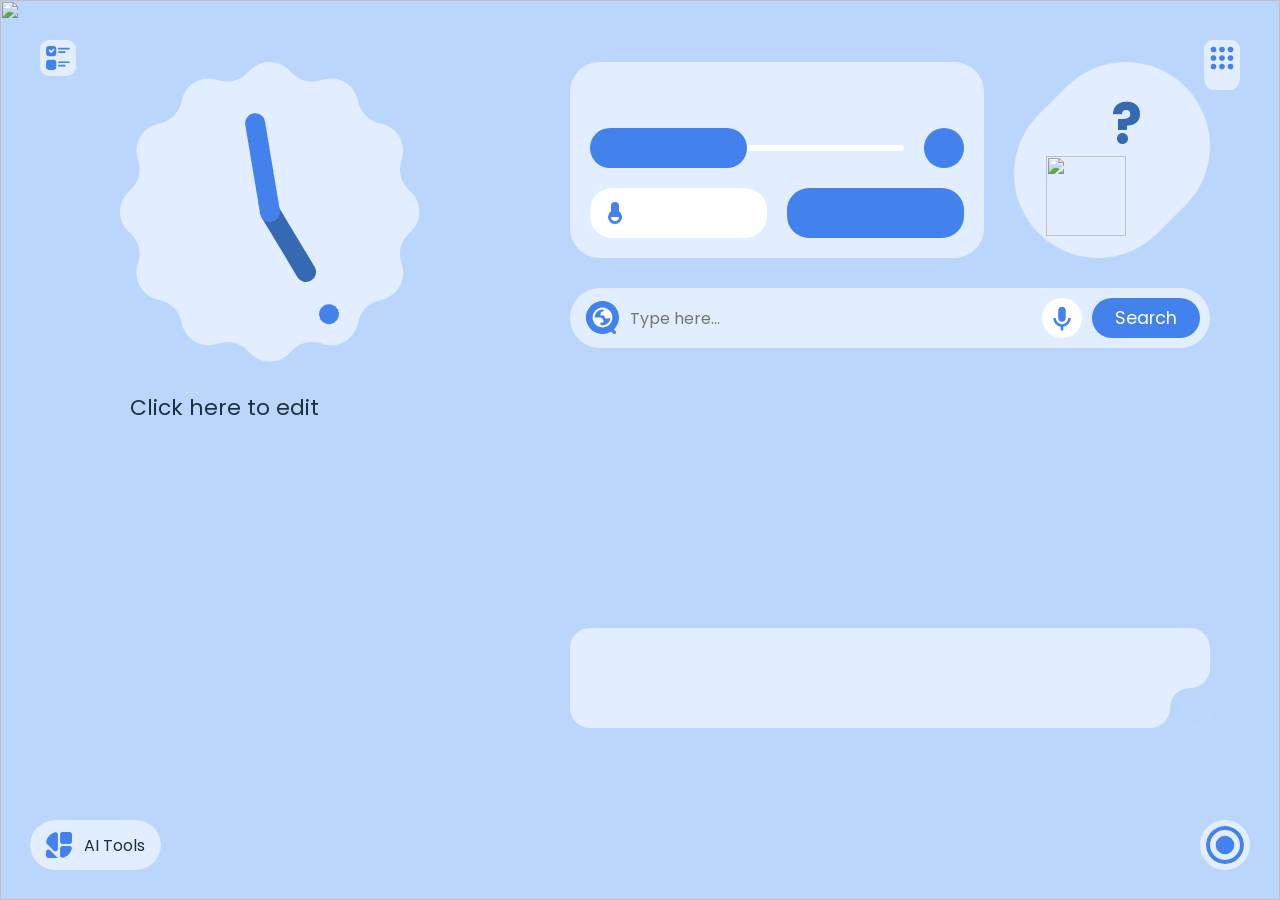
==== index.html @ ede39b44 "Merge 08ee1c7796b642794d07caeff73415647a5b0ced into 51b8e33f341f06b0265df836f525468c414ca405" ====
<!--
     Material You New Tab
     Copyright (c) 2024-2026 Prem, 2023-2025 XengShi
     Licensed under the GNU General Public License v3.0 (GPL-3.0)
     You should have received a copy of the GNU General Public License along with this program.
     If not, see <https://www.gnu.org/licenses/>.
-->

<!DOCTYPE html>
<html lang="en">

<head>
    <meta charset="UTF-8">
    <meta content="width=device-width, initial-scale=1.0" name="viewport">
    <meta name="google-site-verification" content="j8K161R-W9yVVDoylaoPd2twGbjToAC3EzAFfZU1YOY" />
    <title>New Tab</title>
    <link href="style.css" rel="stylesheet">
    <link href="./favicon/icon48.png" id="favicon" rel="icon" type="image/png">
    <link rel="preconnect" href="https://fonts.googleapis.com">

    <!-- SCRIPTS -->
    <script src="scripts/preload.js"></script>
    <script defer src="scripts/languages.js"></script>
    <script defer src="scripts/save-load-states.js"></script>
    <script defer src="scripts/menu-shortcut-page.js"></script>
    <script defer src="scripts/theme.js"></script>
    <script defer src="scripts/browser-utils.js"></script>
    <script defer src="scripts/alert-modal.js"></script>
    <script defer src="scripts/wallpaper.js"></script>
    <script defer src="scripts/widgets-transparency.js"></script>
    <script defer src="scripts/clock.js"></script>
    <script defer src="scripts/weather.js"></script>
    <script defer src="scripts/custom-text.js"></script>
    <script defer src="scripts/search.js"></script>
    <script defer src="scripts/quotes.js"></script>
    <script defer src="scripts/shortcuts.js"></script>
    <script defer src="scripts/script.js"></script>
    <script defer src="scripts/search-suggestions.js"></script>
    <script defer src="scripts/ai-tools.js"></script>
    <script defer src="scripts/bookmarks.js"></script>
    <script defer src="scripts/todo-list.js"></script>
    <script defer src="scripts/google-apps.js"></script>
    <script defer src="scripts/voice-search.js"></script>
    <script defer src="scripts/backup-restore.js"></script>

    <!-- LANGUAGES SCRIPTS -->
    <script src="locales/pt.js"></script>
    <script src="locales/en.js"></script>
    <script src="locales/ne.js"></script>
    <script src="locales/es.js"></script>
    <script src="locales/hi.js"></script>
    <script src="locales/hu.js"></script>
    <script src="locales/zh.js"></script>
    <script src="locales/zh_TW.js"></script>
    <script src="locales/cs.js"></script>
    <script src="locales/it.js"></script>
    <script src="locales/tr.js"></script>
    <script src="locales/bn.js"></script>
    <script src="locales/vi.js"></script>
    <script src="locales/ru.js"></script>
    <script src="locales/uz.js"></script>
    <script src="locales/ja.js"></script>
    <script src="locales/ko.js"></script>
    <script src="locales/idn.js"></script>
    <script src="locales/mr.js"></script>
    <script src="locales/fr.js"></script>
    <script src="locales/az.js"></script>
    <script src="locales/sl.js"></script>
    <script src="locales/ur.js"></script>
    <script src="locales/de.js"></script>
    <script src="locales/fa.js"></script>
    <script src="locales/ar_SA.js"></script>
    <script src="locales/el.js"></script>
    <script src="locales/ta.js"></script>
    <script src="locales/th.js"></script>
    <script src="locales/pl.js"></script>
    <script src="locales/uk.js"></script>
    <script src="locales/sv.js"></script>
</head>

<body data-bg="color">
    <!-- --------------------- Loading Screen Starting --------------------- -->
    <img src="./images/Loading.png" id="LoadingScreen" fetchpriority="high" />

    <!-- --------------------- ToDo List Setup Starting --------------------- -->
    <!-- ToDo Icon -->
    <div class="todoListCont" id="todoListCont">
        <svg id="todoIcon" xmlns="http://www.w3.org/2000/svg" class="dot-icon" width="36" height="36"
            viewBox="0 0 36 36">
            <path style="transform: scale(0.9); transform-origin: center;"
                d="M7 4C5.3 4 4 5.3 4 7v6c0 1.7 1.3 3 3 3h6c1.7 0 3-1.3 3-3V7c0-1.7-1.3-3-3-3Zm12 2c-.6 0-1 .4-1 1s.4 1 1 1h12c.6 0 1-.4 1-1s-.4-1-1-1Zm-6 1c.25 0 .5.1.7.3.4.4.4 1 0 1.4l-3 3c-.2.2-.4.3-.7.3-.3 0-.5-.1-.7-.3l-2-2c-.4-.4-.4-1 0-1.4.4-.4 1-.4 1.4 0L10 9.6l2.3-2.3c.2-.2.45-.3.7-.3Zm6 3c-.6 0-1 .4-1 1s.4 1 1 1h7c.6 0 1-.4 1-1s-.4-1-1-1zM7 20c-1.7 0-3 1.3-3 3v6c0 1.7 1.3 3 3 3h6c1.7 0 3-1.3 3-3v-6c0-1.7-1.3-3-3-3zm12 2c-.6 0-1 .4-1 1s.4 1 1 1h12c.6 0 1-.4 1-1s-.4-1-1-1zm0 4c-.6 0-1 .4-1 1s.4 1 1 1h7c.6 0 1-.4 1-1s-.4-1-1-1z" />
        </svg>
        <!-- Text to appear on hover -->
        <span class="tooltip-text" id="todoListHover">ToDo List</span>
    </div>

    <!-- Centered Icon Container -->
    <div id="todoContainer" class="todo-container" style="display: none;">
        <h2 id="todoListHeading">To Do List</h2>
        <div class="addTaskCont">
            <input id="todoInput" placeholder="Add task..." type="text" autocomplete="off">
            <div class="searchControls">
                <!-- Add Button -->
                <button id="todoAdd">+</button>
            </div>
        </div>
        <ul class="todolist" id="todoullist">
        </ul>
    </div>

    <!-- --------------------- Bookmark System --------------------- -->
    <div style="display: none;">
        <svg id="folderIconTemplate" xmlns="http://www.w3.org/2000/svg" width="18" height="18" viewBox="0 0 24 24">
            <path fill="none" stroke="currentColor" stroke-linecap="round" stroke-linejoin="round" stroke-width="2"
                d="M3 6v10.8c0 1.12 0 1.68.218 2.108a2 2 0 0 0 .874.874c.427.218.987.218 2.105.218h11.606c1.118 0 1.677 0 2.104-.218c.377-.192.683-.498.875-.874C21 18.48 21 17.92 21 16.8V9.2c0-1.12 0-1.68-.218-2.108a2 2 0 0 0-.874-.874C19.48 6 18.92 6 17.8 6H12M3 6h9M3 6a2 2 0 0 1 2-2h3.675c.489 0 .734 0 .964.055q.308.075.578.24c.202.124.375.297.72.643L12 6" />
        </svg>
    </div>

    <div class="bookmark-button" id="bookmarkButton">
        <svg xmlns="http://www.w3.org/2000/svg" width="24" height="24" viewBox="0 0 24 24">
            <path fill-rule="evenodd"
                d="M7 2a3 3 0 0 0-3 3v15.138a1.5 1.5 0 0 0 2.244 1.303l5.26-3.006a1 1 0 0 1 .992 0l5.26 3.006A1.5 1.5 0 0 0 20 20.138V5a3 3 0 0 0-3-3z"
                clip-rule="evenodd" />
        </svg>
        <!-- Text to appear on hover -->
        <span class="tooltip-text" id="bookmarksHover">Bookmarks</span>
    </div>
    <div id="bookmarksContainer">
        <div id="bookmarkSidebar" class="bookmark-sidebar">

            <div class="topOutRoundCorner">
                <svg viewBox="0 0 30 30" xmlns="http://www.w3.org/2000/svg">
                    <path class="lessDark" d="M30 0L0 0C16.5685 0 30 13.4315 30 30L30 0Z" />
                </svg>
            </div>

            <div class="bookmark-sidebar-header">
                <h2 id="bookmarksHeading">Bookmarks</h2>
            </div>
            <div class="bookmark-search-container">
                <input type="text" id="bookmarkSearch" placeholder="Search bookmark" />
                <button id="clearSearchButton">✖</button>
            </div>
            <!-- Adding Sorting buttons along with View Container -->
            <div class="bookmark-controls-container">
                <div class="bookmark-control-group">
                    <h3 id="bookmarkSortBy">Sort by</h3>
                    <div class="button-group">
                        <button id="sortAlphabetical" class="bookmark-sort-button active">A-Z</button>
                        <button id="sortTimeAdded" class="bookmark-sort-button">Old-New</button>
                    </div>
                </div>

                <div class="bookmark-control-group">
                    <h3 id="bookmarkViewAs">View as</h3>
                    <div class="button-group">
                        <input type="checkbox" id="bookmarkGridCheckbox" hidden />
                        <button id="bookmarkViewGrid" class="bookmark-view-as-button">Grid</button>
                        <button id="bookmarkViewList" class="bookmark-view-as-button">List</button>
                    </div>
                </div>
            </div>
            <ul id="bookmarkList"></ul>
        </div>
    </div>

    <!-- Edit Bookmark Modal -->
    <div id="editBookmarkModal">
        <div class="modal-content">
            <h2 id="editBookmarkHeading">Edit Bookmark</h2>

            <img id="editBookmarkFavicon" src="" alt="Favicon">

            <div class="floating-label-field">
                <input type="text" id="editBookmarkName" autocomplete="off" />
                <label for="editBookmarkName" id="editBookmarkNameLabel">Bookmark Name</label>
            </div>

            <div class="floating-label-field">
                <input type="url" id="editBookmarkURL" autocomplete="off" />
                <label for="editBookmarkURL" id="editBookmarkURLLabel">Bookmark URL</label>
            </div>

            <div class="modal-buttons">
                <button id="saveBookmarkChanges">Save</button>
                <button id="cancelBookmarkEdit">Cancel</button>
            </div>
        </div>
    </div>

    <!----------------------- End of Bookmark System ----------------------->

    <!----------------------- Google App Menu Setup Starting ----------------------->
    <!-- 9 Dot Icon -->
    <div class="googleAppsCont" id="googleAppsCont">
        <svg class="dot-icon" xmlns="http://www.w3.org/2000/svg" width="36" height="36" viewBox="0 0 24 24">
            <path
                d="M8 6a2 2 0 1 1-4 0 2 2 0 0 1 4 0m0 6a2 2 0 1 1-4 0 2 2 0 0 1 4 0m-2 8a2 2 0 1 0 0-4 2 2 0 0 0 0 4m8-14a2 2 0 1 1-4 0 2 2 0 0 1 4 0m-2 8a2 2 0 1 0 0-4 2 2 0 0 0 0 4m2 4a2 2 0 1 1-4 0 2 2 0 0 1 4 0m4-10a2 2 0 1 0 0-4 2 2 0 0 0 0 4m2 4a2 2 0 1 1-4 0 2 2 0 0 1 4 0m-2 8a2 2 0 1 0 0-4 2 2 0 0 0 0 4" />
        </svg>
        <!-- Text to appear on hover -->
        <span class="tooltip-text" id="googleAppsHover">Google Apps</span>
    </div>

    <!-- Centered Icon Container -->
    <div id="iconContainer" class="icon-container" style="display: none;">
        <a href="https://myaccount.google.com/" class="icon-item">
            <div class="menuicon">
                <svg xmlns="http://www.w3.org/2000/svg" width="46" height="46" viewBox="0 0 24 24">
                    <path fill="currentColor"
                        d="M12 4c-4.42 0-8 3.58-8 8c0 1.95.7 3.73 1.86 5.12a9.95 9.95 0 0 1 12.28 0A7.96 7.96 0 0 0 20 12c0-4.42-3.58-8-8-8m0 9c-1.93 0-3.5-1.57-3.5-3.5S10.07 6 12 6s3.5 1.57 3.5 3.5S13.93 13 12 13"
                        opacity="0.3" />
                    <path fill="currentColor"
                        d="M12 2C6.48 2 2 6.48 2 12s4.48 10 10 10s10-4.48 10-10S17.52 2 12 2m0 18c-1.74 0-3.34-.56-4.65-1.5C8.66 17.56 10.26 17 12 17s3.34.56 4.65 1.5c-1.31.94-2.91 1.5-4.65 1.5m6.14-2.88a9.95 9.95 0 0 0-12.28 0A7.96 7.96 0 0 1 4 12c0-4.42 3.58-8 8-8s8 3.58 8 8c0 1.95-.7 3.73-1.86 5.12" />
                    <path fill="currentColor"
                        d="M12 5.93c-1.93 0-3.5 1.57-3.5 3.5s1.57 3.5 3.5 3.5s3.5-1.57 3.5-3.5s-1.57-3.5-3.5-3.5m0 5c-.83 0-1.5-.67-1.5-1.5s.67-1.5 1.5-1.5s1.5.67 1.5 1.5s-.67 1.5-1.5 1.5" />
                </svg>
            </div>
            <div class="label short">Account</div>
        </a>
        <a href="https://google.com/" class="icon-item">
            <div class="menuicon">
                <svg xmlns="http://www.w3.org/2000/svg" width="43" height="43" viewBox="-2 -2 24 24">
                    <path fill="currentColor"
                        d="M4.376 8.068A6 6 0 0 0 4.056 10c0 .734.132 1.437.376 2.086a5.946 5.946 0 0 0 8.57 3.045h.001a5.96 5.96 0 0 0 2.564-3.043H10.22V8.132h9.605a10 10 0 0 1-.044 3.956a10 10 0 0 1-3.52 5.71A9.96 9.96 0 0 1 10 20A9.998 9.998 0 0 1 1.118 5.401A10 10 0 0 1 10 0c2.426 0 4.651.864 6.383 2.302l-3.24 2.652a5.948 5.948 0 0 0-8.767 3.114" />
                </svg>
            </div>
            <div class="label short">Search</div>
        </a>
        <a href="https://www.youtube.com/" class="icon-item">
            <div class="menuicon">
                <svg xmlns="http://www.w3.org/2000/svg" width="47" height="47" viewBox="1 0 24 24">
                    <g fill="none" fill-rule="evenodd">
                        <path
                            d="m12.593 23.258l-.011.002l-.071.035l-.02.004l-.014-.004l-.071-.035q-.016-.005-.024.005l-.004.01l-.017.428l.005.02l.01.013l.104.074l.015.004l.012-.004l.104-.074l.012-.016l.004-.017l-.017-.427q-.004-.016-.017-.018m.265-.113l-.013.002l-.185.093l-.01.01l-.003.011l.018.43l.005.012l.008.007l.201.093q.019.005.029-.008l.004-.014l-.034-.614q-.005-.018-.02-.022m-.715.002a.02.02 0 0 0-.027.006l-.006.014l-.034.614q.001.018.017.024l.015-.002l.201-.093l.01-.008l.004-.011l.017-.43l-.003-.012l-.01-.01z" />
                        <path fill="currentColor"
                            d="M12 4c.855 0 1.732.022 2.582.058l1.004.048l.961.057l.9.061l.822.064a3.8 3.8 0 0 1 3.494 3.423l.04.425l.075.91c.07.943.122 1.971.122 2.954s-.052 2.011-.122 2.954l-.075.91l-.04.425a3.8 3.8 0 0 1-3.495 3.423l-.82.063l-.9.062l-.962.057l-1.004.048A62 62 0 0 1 12 20a62 62 0 0 1-2.582-.058l-1.004-.048l-.961-.057l-.9-.062l-.822-.063a3.8 3.8 0 0 1-3.494-3.423l-.04-.425l-.075-.91A41 41 0 0 1 2 12c0-.983.052-2.011.122-2.954l.075-.91l.04-.425A3.8 3.8 0 0 1 5.73 4.288l.821-.064l.9-.061l.962-.057l1.004-.048A62 62 0 0 1 12 4m-2 5.575v4.85c0 .462.5.75.9.52l4.2-2.425a.6.6 0 0 0 0-1.04l-4.2-2.424a.6.6 0 0 0-.9.52Z" />
                    </g>
                </svg>
            </div>
            <div class="label short">YouTube</div>
        </a>
        <a href="https://mail.google.com/" class="icon-item">
            <div class="menuicon">
                <svg xmlns="http://www.w3.org/2000/svg" width="46" height="46" viewBox="1 0 24 24">
                    <path fill="currentColor"
                        d="M20 18h-2V9.25L12 13L6 9.25V18H4V6h1.2l6.8 4.25L18.8 6H20m0-2H4c-1.11 0-2 .89-2 2v12a2 2 0 0 0 2 2h16a2 2 0 0 0 2-2V6a2 2 0 0 0-2-2" />
                </svg>
            </div>
            <div class="label short">Gmail</div>
        </a>
        <a href="https://music.youtube.com/" class="icon-item">
            <div class="menuicon">
                <svg xmlns="http://www.w3.org/2000/svg" width="46" height="46" viewBox="0 0 24 24">
                    <g fill="currentColor" fill-rule="evenodd" clip-rule="evenodd">
                        <path
                            d="M8.217 8.286C9.265 7.254 10.514 6.743 12 6.743s2.735.51 3.783 1.543s1.562 2.258 1.562 3.714s-.514 2.68-1.562 3.713s-2.297 1.543-3.783 1.543s-2.735-.51-3.783-1.543S6.655 13.455 6.655 12s.514-2.682 1.562-3.714m6.977 3.715L10 14.91V9.088z" />
                        <path
                            d="M19.071 18.966Q22.001 16.08 22 12q0-4.081-2.929-6.967Q16.141 2.147 12 2.147T4.929 5.033T2 12q0 4.08 2.929 6.966q2.93 2.886 7.071 2.886q4.142 0 7.071-2.886M12 5.433c-1.827 0-3.407.644-4.702 1.92C6.002 8.63 5.345 10.19 5.345 12c0 1.809.657 3.37 1.953 4.646c1.295 1.276 2.874 1.92 4.702 1.92s3.407-.644 4.702-1.92c1.296-1.276 1.953-2.837 1.953-4.646c0-1.81-.657-3.37-1.953-4.647c-1.295-1.276-2.875-1.92-4.702-1.92" />
                    </g>
                </svg>
            </div>
            <div class="label short">YTMusic</div>
        </a>
        <a href="https://maps.google.com/" class="icon-item">
            <div class="menuicon">
                <svg width="36" height="36" viewBox="0 0 24 24" xmlns="http://www.w3.org/2000/svg">
                    <path fill="currentColor"
                        d="M4.456 12.367c-.515-1.143-.829-2.42-.83-3.994.001-2.05.739-3.927 1.962-5.383A8.354 8.354 0 0 1 12 0c.882 0 1.732.137 2.53.39a8.393 8.393 0 0 1 4.9 4.124c-.006.008 0 0 0 0a8.334 8.334 0 0 1 .943 3.859c0 5.078-3.256 7.061-6.05 11.429C12.625 22.426 13.096 24 12 24c-1.096 0-.625-1.574-2.323-4.198-1.955-3.058-4.057-4.854-5.221-7.435Zm5.096-6.059-.008.01a3.202 3.202 0 0 0 4.893 4.133l.03-.035a3.202 3.202 0 0 0-4.915-4.107z" />
                </svg>
            </div>
            <div class="label short">Maps</div>
        </a>
        <a href="https://play.google.com/" class="icon-item">
            <div class="menuicon">
                <svg xmlns="http://www.w3.org/2000/svg" width="38" height="38" viewBox="0 0 16 16">
                    <path fill="currentColor"
                        d="M14.222 9.374c1.037-.61 1.037-2.137 0-2.748L11.528 5.04 8.32 8l3.207 2.96zm-3.595 2.116L7.583 8.68 1.03 14.73c.201 1.029 1.36 1.61 2.303 1.055zM1 13.396V2.603L6.846 8zM1.03 1.27l6.553 6.05 3.044-2.81L3.333.215C2.39-.341 1.231.24 1.03 1.27" />
                </svg>
            </div>
            <div class="label short">Play</div>
        </a>
        <a href="https://drive.google.com/" class="icon-item">
            <div class="menuicon">
                <svg xmlns="http://www.w3.org/2000/svg" width="40" height="40" viewBox="0 0 24 24">
                    <path fill="currentColor"
                        d="M12.01 1.485c-2.082 0-3.754.02-3.743.047.01.02 1.708 3.001 3.774 6.62l3.76 6.574h3.76c2.081 0 3.753-.02 3.742-.047-.005-.02-1.708-3.001-3.775-6.62l-3.76-6.574zm-4.76 1.73a789.828 789.861 0 0 0-3.63 6.319L0 15.868l1.89 3.298 1.885 3.297 3.62-6.335 3.618-6.33-1.88-3.287C8.1 4.704 7.255 3.22 7.25 3.214zm2.259 12.653-.203.348c-.114.198-.96 1.672-1.88 3.287a423.93 423.948 0 0 1-1.698 2.97c-.01.026 3.24.042 7.222.042h7.244l1.796-3.157c.992-1.734 1.85-3.23 1.906-3.323l.104-.167h-7.249z" />
                </svg>
            </div>
            <div class="label short">Drive</div>
        </a>
        <a href="https://photos.google.com/" class="icon-item">
            <div class="menuicon">
                <svg xmlns="http://www.w3.org/2000/svg" width="42" height="42" viewBox="0 0 256 256">
                    <g fill="currentColor">
                        <path
                            d="M192 88a63.7 63.7 0 0 1-14 40h-50V24a64 64 0 0 1 64 64M64 168a64 64 0 0 0 64 64V128H78a63.7 63.7 0 0 0-14 40"
                            opacity=".2" />
                        <path
                            d="M232 120h-39.51A72 72 0 0 0 128 16a8 8 0 0 0-8 8v39.51A72 72 0 0 0 16 128a8 8 0 0 0 8 8h39.51A72 72 0 0 0 128 240a8 8 0 0 0 8-8v-39.51A72 72 0 0 0 240 128a8 8 0 0 0-8-8M120 223.43A56.09 56.09 0 0 1 72 168a55.3 55.3 0 0 1 10-32h38ZM120 120H32.57A56.09 56.09 0 0 1 88 72a55.3 55.3 0 0 1 32 10Zm16-87.43A56.09 56.09 0 0 1 184 88a55.3 55.3 0 0 1-10 32h-38ZM168 184a55.3 55.3 0 0 1-32-10v-38h87.43A56.09 56.09 0 0 1 168 184" />
                    </g>
                </svg>
            </div>
            <div class="label short">Photos</div>
        </a>
        <a href="https://translate.google.com/" class="icon-item">
            <div class="menuicon">
                <svg xmlns="http://www.w3.org/2000/svg" width="40" height="40" viewBox="0 0 24 24">
                    <path fill="currentColor"
                        d="m12 22-1-3H4q-.825 0-1.412-.587T2 17V4q0-.825.588-1.412T4 2h6l.875 3H20q.875 0 1.438.563T22 7v13q0 .825-.562 1.413T20 22zm-4.85-7.4q1.725 0 2.838-1.112T11.1 10.6q0-.2-.012-.362t-.063-.338h-3.95v1.55H9.3q-.2.7-.763 1.088t-1.362.387q-.975 0-1.675-.7T4.8 10.5t.7-1.725 1.675-.7q.45 0 .85.163t.725.487L9.975 7.55Q9.45 7 8.712 6.7T7.15 6.4q-1.675 0-2.863 1.188T3.1 10.5t1.188 2.913T7.15 14.6m6.7.5.55-.525q-.35-.425-.637-.825t-.563-.85zm1.25-1.275q.7-.825 1.063-1.575t.487-1.175h-3.975l.3 1.05h1q.2.375.475.813t.65.887M13 21h7q.45 0 .725-.288T21 20V7q0-.45-.275-.725T20 6h-8.825l1.175 4.05h1.975V9h1.025v1.05H19v1.025h-1.275q-.25.95-.75 1.85T15.8 14.6l2.725 2.675L17.8 18l-2.7-2.7-.9.925L15 19z" />
                </svg>
            </div>
            <div class="label short">Translate</div>
        </a>
        <a href="https://calendar.google.com/" class="icon-item">
            <div class="menuicon">
                <svg xmlns="http://www.w3.org/2000/svg" width="36" height="36" viewBox="0 0 24 24">
                    <path fill="currentColor"
                        d="M18.316 5.684H24v12.632h-5.684zM5.684 24h12.632v-5.684H5.684zM18.316 5.684V0H1.895A1.894 1.894 0 0 0 0 1.895v16.421h5.684V5.684zm-7.207 6.25v-.065q.407-.216.687-.617c.28-.401.279-.595.279-.982q0-.568-.3-1.025a2.05 2.05 0 0 0-.832-.714 2.7 2.7 0 0 0-1.197-.257q-.9 0-1.481.467-.579.467-.793 1.078l1.085.452q.13-.374.413-.633.284-.258.767-.257.495 0 .816.264a.86.86 0 0 1 .322.703q0 .495-.36.778t-.886.284h-.567v1.085h.633q.611 0 1.02.327.407.327.407.843 0 .505-.387.832c-.387.327-.565.327-.924.327q-.527 0-.897-.311-.372-.312-.521-.881l-1.096.452q.268.923.977 1.401.707.479 1.538.477a2.84 2.84 0 0 0 1.293-.291q.574-.29.902-.794.327-.505.327-1.149 0-.643-.344-1.105a2.07 2.07 0 0 0-.881-.689m2.093-1.931.602.913L15 10.045v5.744h1.187V8.446h-.827zM22.105 0h-3.289v5.184H24V1.895A1.894 1.894 0 0 0 22.105 0m-3.289 23.5 4.684-4.684h-4.684zM0 22.105C0 23.152.848 24 1.895 24h3.289v-5.184H0z" />
                </svg>
            </div>
            <div class="label short">Calendar</div>
        </a>
        <a href="https://meet.google.com/" class="icon-item">
            <div class="menuicon">
                <svg xmlns="http://www.w3.org/2000/svg" viewBox="0 0 50 50" width="41" height="41">
                    <path fill="currentColor"
                        d="M2 18L2 32 12 32 12 18zM39 9v4.31l-10 9V16H14V6h22C37.66 6 39 7.34 39 9zM29 27.69l10 9V41c0 1.66-1.34 3-3 3H14V34h15V27.69zM12 34v10H5c-1.657 0-3-1.343-3-3v-7H12zM12 6L12 16 2 16zM29 25L39 16 39 34zM49 9.25v31.5c0 .87-1.03 1.33-1.67.75L41 35.8V14.2l6.33-5.7C47.97 7.92 49 8.38 49 9.25z" />
                </svg>
            </div>
            <div class="label short">Meet</div>
        </a>
        <a href="https://chat.google.com/" class="icon-item">
            <div class="menuicon">
                <svg xmlns="http://www.w3.org/2000/svg" width="36" height="36" viewBox="0 0 24 24">
                    <path fill="currentColor"
                        d="M1.637 0C.733 0 0 .733 0 1.637v16.5c0 .904.733 1.636 1.637 1.636h3.955v3.323c0 .804.97 1.207 1.539.638l3.963-3.96h11.27c.903 0 1.636-.733 1.636-1.637V5.592L18.408 0Zm3.955 5.592h12.816v8.59H8.455l-2.863 2.863Z" />
                </svg>
            </div>
            <div class="label short">Chat</div>
        </a>
        <a href="https://news.google.com/" class="icon-item">
            <div class="menuicon">
                <svg xmlns="http://www.w3.org/2000/svg" width="40" height="40" viewBox="0 0 24 24">
                    <path fill="currentColor"
                        d="M21.267 21.2a.614.614 0 0 1-.613.613H3.344a.614.614 0 0 1-.612-.613V8.115a.614.614 0 0 1 .613-.613h17.309a.614.614 0 0 1 .613.613zm-3.032-3.42v-1.195a.08.08 0 0 0-.08-.08h-5.373v1.361h5.373a.08.08 0 0 0 .08-.083zm.817-2.587v-1.201a.08.08 0 0 0-.079-.082h-6.19v1.362h6.189a.08.08 0 0 0 .08-.078v-.004zm-.817-2.588V11.4a.08.08 0 0 0-.08-.08h-5.373v1.361h5.373a.08.08 0 0 0 .08-.079zM8.15 14.045v1.226h1.77c-.145.748-.804 1.292-1.77 1.292a1.976 1.976 0 0 1 0-3.95 1.77 1.77 0 0 1 1.253.49l.934-.932a3.14 3.14 0 0 0-2.187-.853 3.268 3.268 0 1 0 0 6.537c1.89 0 3.133-1.328 3.133-3.197a4 4 0 0 0-.052-.619zM2.27 7.654a.616.616 0 0 1 .613-.613h12.154l-1.269-3.49a.595.595 0 0 0-.743-.383L.368 7.775a.594.594 0 0 0-.323.775l2.225 6.112za.616.616 0 0 1 .613-.613h12.154l-1.269-3.49a.595.595 0 0 0-.743-.383L.368 7.775a.594.594 0 0 0-.323.775l2.225 6.112zm21.312-.31-8.803-2.37.751 2.067h5.584a.614.614 0 0 1 .613.613v8.794l2.247-8.365a.59.59 0 0 0-.392-.74m-4.496-1.675V2.795a.61.61 0 0 0-.611-.608H5.524a.61.61 0 0 0-.616.605v2.837l8.39-3.052a.594.594 0 0 1 .743.39l.544 1.497z" />
                </svg>
            </div>
            <div class="label short">News</div>
        </a>
        <a href="https://contacts.google.com/" class="icon-item">
            <div class="menuicon">
                <svg xmlns="http://www.w3.org/2000/svg" width="40" height="40" viewBox="0 0 24 24">
                    <path fill="currentColor"
                        d="M4.625 22q-.4 0-.725-.325t-.325-.725v-2.625q0-2.25 1.4-3.975t3.6-2.2q-1 .7-1.55 1.762t-.55 2.288v4.75q0 .275.075.55t.25.5zM8.3 22q-.425 0-.737-.312t-.313-.738V16.2q0-1.75 1.238-2.975T11.475 12H16.2q1.75 0 2.975 1.225T20.4 16.2v1.6q0 1.75-1.225 2.975T16.2 22zM12 9.9q-1.65 0-2.8-1.15t-1.15-2.8 1.15-2.8T12 2t2.8 1.15 1.15 2.8-1.15 2.8T12 9.9" />
                </svg>
            </div>
            <div class="label short">Contacts</div>
        </a>
        <a href="https://myadcenter.google.com/" class="icon-item">
            <div class="menuicon">
                <svg xmlns="http://www.w3.org/2000/svg" width="40" height="40" viewBox="0 0 24 24">
                    <path fill="currentColor"
                        d="M10.275 12q-.7 0-1.15-.525T8.8 10.25l.3-1.8q.2-1.075 1.013-1.763T12 6q1.1 0 1.913.688t1.012 1.762l.3 1.8q.125.7-.325 1.225T13.75 12zm.6-2h2.275l-.2-1.225q-.05-.35-.325-.562T12 8t-.612.213-.313.562zM3.1 12.975q-.575.025-.988-.225t-.537-.775q-.05-.225-.025-.45t.125-.425q0 .025-.025-.1-.05-.05-.25-.6-.05-.3.075-.575T1.8 9.35l.05-.05q.05-.475.388-.8t.837-.325q.075 0 .475.1l.075-.025q.125-.125.325-.187T4.375 8q.275 0 .488.088t.337.262q.025 0 .038.013t.037.012q.35.025.612.212t.388.513q.05.175.038.338t-.063.312q0 .025.025.1.175.175.275.388t.1.437q0 .1-.15.525-.025.05 0 .1l.05.4q0 .525-.437.9t-1.063.375zM20 13q-.825 0-1.412-.587T18 11q0-.3.088-.562t.237-.513l-.7-.625q-.25-.2-.088-.5T18 8.5h2q.825 0 1.413.588T22 10.5v.5q0 .825-.587 1.413T20 13M0 17v-.575q0-1.1 1.113-1.763T4 14q.325 0 .625.013t.575.062q-.35.5-.525 1.075T4.5 16.375V18H1q-.425 0-.712-.288T0 17m6 0v-.625q0-1.625 1.663-2.625t4.337-1q2.7 0 4.35 1T18 16.375V17q0 .425-.288.713T17 18H7q-.425 0-.712-.288T6 17m14-3q1.8 0 2.9.663t1.1 1.762V17q0 .425-.288.713T23 18h-3.5v-1.625q0-.65-.162-1.225t-.488-1.075q.275-.05.563-.062T20 14m-8 .75q-1.425 0-2.55.375T8.125 16H15.9q-.225-.5-1.338-.875T12 14.75M12.025 9" />
                </svg>
            </div>
            <div class="label short one">My Ad Ce...</div>
            <div class="label full">My Ad<br>Center</div>
        </a>
        <a href="https://business.google.com/" class="icon-item">
            <div class="menuicon">
                <svg xmlns="http://www.w3.org/2000/svg" width="40" height="40" viewBox="0 0 24 24">
                    <path fill="currentColor"
                        d="M22 8.5c0 1.37-1.12 2.5-2.5 2.5S17 9.87 17 8.5c0 1.37-1.12 2.5-2.5 2.5S12 9.87 12 8.5c0 1.37-1.12 2.5-2.5 2.5S7 9.87 7 8.5C7 9.87 5.88 11 4.5 11S2 9.87 2 8.5l1.39-5.42S3.68 2 4.7 2h14.6c1.02 0 1.31 1.08 1.31 1.08zm-1 3.7V20c0 1.1-.9 2-2 2H5c-1.1 0-2-.9-2-2v-7.8a3.96 3.96 0 0 0 4-.58c.69.55 1.56.88 2.5.88.95 0 1.82-.33 2.5-.88.69.55 1.56.88 2.5.88.95 0 1.82-.33 2.5-.88.68.55 1.56.88 2.5.88.53 0 1.04-.11 1.5-.3m-2 5.13c0-.2 0-.41-.05-.63l-.03-.16h-2.97v1.17h1.81c-.06.22-.14.44-.31.62-.33.33-.78.51-1.26.51-.5 0-.99-.21-1.35-.56-.69-.71-.69-1.86.02-2.58.69-.7 1.83-.7 2.55-.03l.14.13.84-.85-.16-.14c-.56-.52-1.3-.81-2.08-.81h-.01c-.81 0-1.57.31-2.14.87-.59.58-.92 1.34-.92 2.13 0 .8.31 1.54.88 2.09a3.2 3.2 0 0 0 2.22.91h.02c.8 0 1.51-.29 2.03-.8.47-.48.77-1.2.77-1.87" />
                </svg>
            </div>
            <div class="label short one">Business ...</div>
            <div class="label full">Business<br>Profile</div>
        </a>
        <a href="https://google.com/shopping/" class="icon-item">
            <div class="menuicon">
                <svg xmlns="http://www.w3.org/2000/svg" width="39" height="39" viewBox="0 0 24 24">
                    <path fill="currentColor"
                        d="M11.175 22q-.375 0-.75-.15t-.675-.45L2.6 14.25q-.3-.3-.438-.663t-.137-.737t.138-.75t.437-.675L11.4 2.6q.275-.275.65-.438T12.825 2H20q.825 0 1.413.587T22 4v7.175q0 .4-.15.763t-.425.637L12.6 21.4q-.3.3-.675.45t-.75.15M17.5 8q.625 0 1.063-.437T19 6.5t-.437-1.062T17.5 5t-1.062.438T16 6.5t.438 1.063T17.5 8" />
                </svg>
            </div>
            <div class="label short">Shopping</div>
        </a>

        <div class="separator"></div>

        <a href="https://docs.google.com/document/" class="icon-item">
            <div class="menuicon">
                <svg xmlns="http://www.w3.org/2000/svg" width="39" height="39" viewBox="0 0 24 24">
                    <path fill="currentColor"
                        d="M14.727 6.727H14V0H4.91c-.905 0-1.637.732-1.637 1.636v20.728c0 .904.732 1.636 1.636 1.636h14.182c.904 0 1.636-.732 1.636-1.636V6.727zm-.545 10.455H7.09v-1.364h7.09v1.364zm2.727-3.273H7.091v-1.364h9.818zm0-3.273H7.091V9.273h9.818zM14.727 6h6l-6-6z" />
                </svg>
            </div>
            <div class="label short">Docs</div>
        </a>
        <a href="https://docs.google.com/spreadsheets/" class="icon-item">
            <div class="menuicon">
                <svg xmlns="http://www.w3.org/2000/svg" width="39" height="39" viewBox="0 0 24 24">
                    <path fill="currentColor"
                        d="M11.318 12.545H7.91v-1.909h3.41v1.91zM14.728 0v6h6zm1.363 10.636h-3.41v1.91h3.41zm0 3.273h-3.41v1.91h3.41zM20.727 6.5v15.864c0 .904-.732 1.636-1.636 1.636H4.909a1.636 1.636 0 0 1-1.636-1.636V1.636C3.273.732 4.005 0 4.909 0h9.318v6.5zm-3.273 2.773H6.545v7.909h10.91v-7.91zm-6.136 4.636H7.91v1.91h3.41v-1.91z" />
                </svg>
            </div>
            <div class="label short">Sheets</div>
        </a>
        <a href="https://docs.google.com/presentation/" class="icon-item">
            <div class="menuicon">
                <svg xmlns="http://www.w3.org/2000/svg" width="39" height="39" viewBox="0 0 24 24">
                    <path fill="currentColor"
                        d="M16.09 15.273H7.91v-4.637h8.18zm1.728-8.523h2.91v15.614c0 .904-.733 1.636-1.637 1.636H4.909a1.636 1.636 0 0 1-1.636-1.636V1.636C3.273.732 4.005 0 4.909 0h9.068v6.75zm-.363 2.523H6.545v7.363h10.91zm-2.728-5.979V6h6.001l-6-6v3.294z" />
                </svg>
            </div>
            <div class="label short">Slides</div>
        </a>
        <a href="https://docs.google.com/forms/" class="icon-item">
            <div class="menuicon">
                <svg xmlns="http://www.w3.org/2000/svg" width="39" height="39" viewBox="0 0 24 24">
                    <path fill="currentColor"
                        d="M14.727 6h6l-6-6zm0 .727H14V0H4.91c-.905 0-1.637.732-1.637 1.636v20.728c0 .904.732 1.636 1.636 1.636h14.182c.904 0 1.636-.732 1.636-1.636V6.727zM7.91 17.318a.819.819 0 1 1 .001-1.638.819.819 0 0 1 0 1.638zm0-3.273a.819.819 0 1 1 .001-1.637.819.819 0 0 1 0 1.637zm0-3.272a.819.819 0 1 1 .001-1.638.819.819 0 0 1 0 1.638zm9 6.409h-6.818v-1.364h6.818zm0-3.273h-6.818v-1.364h6.818zm0-3.273h-6.818V9.273h6.818z" />
                </svg>
            </div>
            <div class="label short">Forms</div>
        </a>
        <a href="https://keep.google.com/" class="icon-item">
            <div class="menuicon">
                <svg xmlns="http://www.w3.org/2000/svg" width="39" height="39" viewBox="0 0 24 24">
                    <path fill="currentColor"
                        d="M4.908 0c-.904 0-1.635.733-1.635 1.637v20.726c0 .904.732 1.637 1.635 1.637H19.09c.904 0 1.637-.733 1.637-1.637V6.5h-6.5V0zm9.819 0v6h6zM11.97 8.229c.224 0 .571.031.765.072.2.04.576.185.842.312.828.414 1.467 1.164 1.774 2.088.168.511.188 1.34.05 1.865a3.75 3.75 0 0 1-1.277 1.952l-.25.193h-1.87c-2.134 0-1.931.042-2.478-.494a3.35 3.35 0 0 1-.984-1.844c-.148-.766-.053-1.437.32-2.203.19-.399.303-.556.65-.899.68-.679 1.513-1.037 2.458-1.042m-1.866 7.863h3.781v1.328h-3.779v-1.328z" />
                </svg>
            </div>
            <div class="label short">Keep</div>
        </a>
        <a href="https://google.com/finance/" class="icon-item">
            <div class="menuicon">
                <svg xmlns="http://www.w3.org/2000/svg" width="40" height="40" viewBox="0 0 24 24">
                    <path fill="currentColor"
                        d="M8 11.75V7.5q0-.625.438-1.062T9.5 6t1.063.438T11 7.5v4.25q0 .625-.437 1.063T9.5 13.25t-1.062-.437T8 11.75m5-.225V3.5q0-.625.438-1.062T14.5 2t1.063.438T16 3.5v8.025q0 .75-.462 1.125t-1.038.375-1.037-.375T13 11.525m-10 3.45V11.5q0-.625.438-1.062T4.5 10t1.063.438T6 11.5v3.475q0 .75-.462 1.125t-1.038.375-1.037-.375T3 14.975m2.4 6.075q-.65 0-.913-.612T4.7 19.35l4.1-4.1q.275-.275.663-.3t.687.25L13 17.65l5.6-5.6H18q-.425 0-.712-.288T17 11.05t.288-.712.712-.288h3q.425 0 .713.288t.287.712v3q0 .425-.288.713T21 15.05t-.712-.288T20 14.05v-.6l-6.25 6.25q-.275.275-.663.3t-.687-.25L9.55 17.3 6.1 20.75q-.125.125-.312.213t-.388.087" />
                </svg>
            </div>
            <div class="label short">Finance</div>
        </a>
        <a href="https://ads.google.com/" class="icon-item">
            <div class="menuicon">
                <svg xmlns="http://www.w3.org/2000/svg" width="42" height="42" viewBox="0 0 48 48">
                    <defs>
                        <mask id="ipTGoogleAds0">
                            <g fill="none" stroke="#fff" stroke-width="4">
                                <path fill="#555"
                                    d="M41.355 34.153L29.522 8.776a6 6 0 0 0-10.876 5.072L30.48 39.224a6 6 0 1 0 10.876-5.071Z" />
                                <path stroke-linecap="round"
                                    d="M23.438 26.536L17.52 39.224a6 6 0 0 1-7.974 2.902v0a6 6 0 0 1-2.902-7.973L18.374 9" />
                                <circle cx="12.083" cy="36.688" r="6" fill="#555"
                                    transform="rotate(25 12.083 36.688)" />
                            </g>
                        </mask>
                    </defs>
                    <path fill="currentColor" d="M0 0h48v48H0z" mask="url(#ipTGoogleAds0)" />
                </svg>
            </div>
            <div class="label short">Google Ads</div>
        </a>
        <a href="https://analytics.google.com/" class="icon-item">
            <div class="menuicon">
                <svg xmlns="http://www.w3.org/2000/svg" width="36" height="36" viewBox="0 0 24 24">
                    <path fill="currentColor"
                        d="M22.84 2.998v17.999a2.983 2.983 0 0 1-2.967 2.998 3 3 0 0 1-.368-.02 3.06 3.06 0 0 1-2.61-3.1V3.12A3.06 3.06 0 0 1 19.51.02a2.983 2.983 0 0 1 3.329 2.978zM4.133 18.055a2.973 2.973 0 1 0 0 5.945 2.973 2.973 0 0 0 0-5.945m7.872-9.01h-.05a3.06 3.06 0 0 0-2.892 3.126v7.985c0 2.167.954 3.482 2.35 3.763a2.978 2.978 0 0 0 3.57-2.927v-8.959a2.983 2.983 0 0 0-2.978-2.988" />
                </svg>
            </div>
            <div class="label short one">Google A...</div>
            <div class="label full">Google<br>Analytics</div>
        </a>
        <a href="https://passwords.google.com/" class="icon-item">
            <div class="menuicon">
                <svg xmlns="http://www.w3.org/2000/svg" width="38" height="38" viewBox="0 0 24 24">
                    <path fill="currentColor"
                        d="M6.545 14.182c.6 0 1.109-.21 1.528-.627.436-.436.654-.954.654-1.555s-.218-1.109-.654-1.528a2.036 2.036 0 0 0-1.528-.654c-.6 0-1.118.218-1.555.654A2.079 2.079 0 0 0 4.363 12c0 .6.21 1.118.627 1.555.436.418.954.627 1.555.627zm0 4.363c-1.818 0-3.363-.636-4.636-1.909C.636 15.363 0 13.818 0 12s.636-3.363 1.909-4.637c1.273-1.272 2.818-1.908 4.636-1.908a6.39 6.39 0 0 1 3.409.954 6.22 6.22 0 0 1 2.4 2.59h9.464c.6 0 1.109.22 1.527.655.436.418.655.927.655 1.528v5.18c0 .6-.219 1.119-.655 1.556a2.079 2.079 0 0 1-1.527.627h-4.91a2.17 2.17 0 0 1-1.554-.627 2.17 2.17 0 0 1-.627-1.555v-1.364h-2.374a6.009 6.009 0 0 1-2.373 2.618 6.676 6.676 0 0 1-3.435.928Zm4.31-5.727h6.054v3.545h1.636v-1.364a.775.775 0 0 1 .219-.574.816.816 0 0 1 .6-.246.73.73 0 0 1 .573.246.73.73 0 0 1 .246.574v1.364h1.635v-5.181H10.855a4.336 4.336 0 0 0-1.528-2.537 4.193 4.193 0 0 0-2.782-1.008 4.202 4.202 0 0 0-3.081 1.281C2.61 9.772 2.182 10.8 2.182 12c0 1.2.428 2.228 1.282 3.081a4.202 4.202 0 0 0 3.081 1.282c1.055 0 1.982-.327 2.782-.982a4.461 4.461 0 0 0 1.528-2.563z" />
                </svg>
            </div>
            <div class="label short one">Password ...</div>
            <div class="label full">Password<br>Manager</div>
        </a>
        <a href="https://one.google.com/" class="icon-item">
            <div class="menuicon">
                <svg xmlns="http://www.w3.org/2000/svg" width="43" height="43" viewBox="0 0 24 24">
                    <g fill="none" stroke="currentColor" stroke-linecap="round" stroke-linejoin="round"
                        stroke-width="2">
                        <path d="M11 5v13.982a2 2 0 0 0 4 0V5a2 2 0 1 0-4 0" />
                        <path
                            d="M6.63 8.407a2.125 2.125 0 0 0-.074 2.944c.77.834 2.051.869 2.862.077l4.95-4.834c.812-.792.846-2.11.076-2.945a1.984 1.984 0 0 0-2.861-.077z" />
                    </g>
                </svg>
            </div>
            <div class="label short one">Google O...</div>
            <div class="label full">Google<br>One</div>
        </a>
        <a href="https://google.com/travel/" class="icon-item">
            <div class="menuicon">
                <svg xmlns="http://www.w3.org/2000/svg" width="43" height="43" viewBox="0 0 24 24">
                    <path fill="currentColor"
                        d="M11 6h2V4h-2zm1 6q-1.9 0-3.625-.788T5 9.45V8q0-.825.588-1.412T7 6h2V3q0-.425.288-.712T10 2h4q.425 0 .713.288T15 3v3h2q.825 0 1.413.588T19 8v1.45q-1.65.975-3.375 1.763T12 12m-5 9q-.825 0-1.412-.587T5 19v-7.3q1.4.85 2.888 1.45t3.112.8V14q0 .425.288.713T12 15t.713-.288T13 14v-.05q1.625-.2 3.113-.8T19 11.7V19q0 .825-.587 1.413T17 21q0 .425-.288.713T16 22q-.4 0-.562-.363T15 21H9q0 .425-.288.713T8 22q-.4 0-.562-.363T7 21" />
                </svg>
            </div>
            <div class="label short">Travel</div>
        </a>
        <a href="https://classroom.google.com/" class="icon-item">
            <div class="menuicon">
                <svg xmlns="http://www.w3.org/2000/svg" width="36" height="36" viewBox="0 0 24 24">
                    <path fill="currentColor"
                        d="M1.637 1.637C.732 1.637 0 2.369 0 3.273v17.454c0 .904.732 1.636 1.637 1.636h20.726c.905 0 1.637-.732 1.637-1.636V3.273c0-.904-.732-1.636-1.637-1.636zm.545 2.181h19.636v16.364h-2.726v-1.09h-4.91v1.09h-12zM12 8.182a1.636 1.636 0 1 0 0 3.273 1.636 1.636 0 1 0 0-3.273m-4.363 1.91c-.678 0-1.229.55-1.229 1.226a1.228 1.228 0 0 0 2.455 0c0-.677-.549-1.226-1.226-1.226m8.726 0a1.227 1.227 0 1 0 0 2.453 1.227 1.227 0 0 0 0-2.453M12 12.545c-1.179 0-2.413.401-3.148 1.006a4.1 4.1 0 0 0-1.215-.188c-1.314 0-2.729.695-2.729 1.559v.896h14.184v-.896c0-.864-1.415-1.559-2.729-1.559-.41 0-.83.068-1.215.188-.735-.605-1.969-1.006-3.148-1.006" />
                </svg>
            </div>
            <div class="label short">Classroom</div>
        </a>
        <a href="https://books.google.com/" class="icon-item">
            <div class="menuicon">
                <svg xmlns="http://www.w3.org/2000/svg" width="41" height="41" viewBox="0 0 24 24">
                    <path fill="currentColor"
                        d="M18 22a2 2 0 0 0 2-2V4a2 2 0 0 0-2-2h-6v7L9.5 7.5 7 9V2H6a2 2 0 0 0-2 2v16a2 2 0 0 0 2 2z" />
                </svg>
            </div>
            <div class="label short">Books</div>
        </a>
        <a href="https://blogger.com/" class="icon-item">
            <div class="menuicon">
                <svg xmlns="http://www.w3.org/2000/svg" width="37" height="37" viewBox="0 0 24 24">
                    <path fill="currentColor"
                        d="M21.976 24H2.026C.9 24 0 23.1 0 21.976V2.026C0 .9.9 0 2.025 0H22.05C23.1 0 24 .9 24 2.025v19.95C24 23.1 23.1 24 21.976 24M12 3.975H9A5.025 5.025 0 0 0 3.975 9v6A5.025 5.025 0 0 0 9 20.024h6A5.025 5.025 0 0 0 20.024 15v-3.975c0-.6-.45-1.05-1.05-1.05H18a.995.995 0 0 1-.976-.976A5.025 5.025 0 0 0 12 3.973zm3.074 12H9c-.525 0-.975-.45-.975-.975s.45-.976.975-.976h6.074c.526 0 .977.45.977.976s-.45.976-.975.976zm-2.55-7.95c.527 0 .976.45.976.975s-.45.975-.975.975h-3.6c-.525 0-.976-.45-.976-.975s.45-.975.975-.975z" />
                </svg>
            </div>
            <div class="label short">Blogger</div>
        </a>
        <a href="https://earth.google.com/" class="icon-item">
            <div class="menuicon">
                <svg xmlns="http://www.w3.org/2000/svg" width="43" height="43" viewBox="0 0 24 24">
                    <path fill="currentColor"
                        d="M12 12.14c-.91-1.37-1.86-2.36-2.86-2.95-1-.6-1.87-.81-2.64-.64-.73.18-1.36.59-1.86 1.25-.44.59-.64 1.26-.64 2.01V12c0 .78.11 1.58.36 2.39.09.25.14.25.19 0 .12-.62.41-1.08.86-1.36.46-.28 1.06-.27 1.81.02.75.3 1.48.95 2.2 1.9 1.28 1.72 2.78 2.77 4.5 3.14 2.22.32 3.89-.39 5.02-2.09.31-.61.56-1.14.7-1.61.09-.31.05-.34-.14-.09-.47.62-1.1 1.03-1.9 1.2-.8.2-1.71 0-2.74-.5-1.03-.57-1.98-1.5-2.86-2.86m4.97-3.98c-1.56-2.35-3.25-3.66-5.06-3.99-1.44-.22-3 .28-4.69 1.5-.22.16-.32.24-.31.26.02.02.15-.04.4-.16 2.5-1.22 4.91.06 7.22 3.84.5.84 1.02 1.5 1.57 1.97s1.06.75 1.55.84c.48.08.92.08 1.31-.04.39-.13.74-.33 1.04-.61 0-.6-.09-1.27-.31-1.97-.5.12-.95.08-1.34-.12-.39-.18-.85-.71-1.38-1.52M12 2c2.75 0 5.1 1 7.05 2.95S22 9.25 22 12s-1 5.1-2.95 7.05S14.75 22 12 22s-5.1-1-7.05-2.95S2 14.75 2 12s1-5.1 2.95-7.05S9.25 2 12 2" />
                </svg>
            </div>
            <div class="label short">Earth</div>
        </a>
        <a href="https://artsandculture.google.com/" class="icon-item">
            <div class="menuicon">
                <svg xmlns="http://www.w3.org/2000/svg" width="43" height="43" viewBox="0 0 24 24">
                    <path fill="currentColor"
                        d="M12 2C6.5 2 2 6.5 2 12s4.5 10 10 10 10-4.5 10-10S17.5 2 12 2m5 15H7v-2h10zm-9-3v-3h2v3zm3 0v-3h2v3zm3 0v-3h2v3zm3-4H7V8.5L12 6l5 2.5z" />
                </svg>
            </div>
            <div class="label short one">Arts and ...</div>
            <div class="label full">Arts and<br>Culture</div>
        </a>
        <a href="https://google.com/save/" class="icon-item">
            <div class="menuicon">
                <svg xmlns="http://www.w3.org/2000/svg" width="42" height="42" viewBox="0 0 24 24">
                    <path fill="currentColor" stroke="currentColor" stroke-linecap="round" stroke-linejoin="round"
                        d="M6 6.2c0-1.12 0-1.68.218-2.108a2 2 0 0 1 .874-.874C7.52 3 8.08 3 9.2 3h5.6c1.12 0 1.68 0 2.108.218a2 2 0 0 1 .874.874C18 4.52 18 5.08 18 6.2v13.305c0 .486 0 .729-.101.862a.5.5 0 0 1-.37.198c-.167.01-.369-.125-.773-.394L12 17l-4.756 3.17c-.404.27-.606.405-.774.395a.5.5 0 0 1-.369-.198C6 20.234 6 19.991 6 19.505z" />
                </svg>
            </div>
            <div class="label short">Saved</div>
        </a>
        <a href="https://chromewebstore.google.com/" class="icon-item">
            <div class="menuicon">
                <svg xmlns="http://www.w3.org/2000/svg" width="38" height="38" viewBox="0 0 24 24">
                    <path fill="currentColor"
                        d="M0 1.637v19.09c0 .9.736 1.636 1.636 1.636h.131a10.4 10.4 0 0 1-.13-1.636 10.3 10.3 0 0 1 1.667-5.64l4.202 7.276h1.128A3.77 3.77 0 0 1 12 16.958a3.77 3.77 0 0 1 3.366 5.406h1.048a4.7 4.7 0 0 0-1.587-5.406h6.83a10.34 10.34 0 0 1 .577 5.406h.13c.9 0 1.636-.737 1.636-1.637V1.637Zm9.273 2.181h5.454a1.09 1.09 0 1 1 0 2.182H9.273a1.09 1.09 0 1 1 0-2.182M12 10.364a10.36 10.36 0 0 1 9.233 5.652H12a4.71 4.71 0 0 0-4.677 4.149L3.91 14.25A10.34 10.34 0 0 1 12 10.364" />
                </svg>
            </div>
            <div class="label short one">Chrome ...</div>
            <div class="label full">Chrome<br>Web Store</div>
        </a>
    </div>
    <!-- ________________ End of Google App Menu ________________ -->

    <div class="centerDiv">
        <div class="leftDiv" id="leftDiv">

            <!-- ____________clock___________ -->
            <div class="clock" id="analogClock">

                <svg fill="none" height="100%" viewBox="0 0 461 461" width="100%" xmlns="http://www.w3.org/2000/svg">
                    <path class="bgLightTint" clip-rule="evenodd" fill-rule="evenodd"
                        d="M93.6379 63.9405C89.7543 78.4344 78.4333 89.7554 63.9394 93.639l-7.4405 1.9937c-22.4055 6.0033-35.702 29.0333-29.6984 51.4393l1.9196 7.164c3.8837 14.494-.2601 29.959-10.8704 40.569l-5.5482 5.548c-16.402 16.402-16.402 42.995 0 59.397l5.6221 5.622c10.6102 10.611 14.754 26.075 10.8704 40.569l-1.9936 7.441c-6.0036 22.405 7.2929 45.435 29.6985 51.439l7.4406 1.994c14.4939 3.883 25.8149 15.204 29.6985 29.698l1.9942 7.443c6.0038 22.405 29.0338 35.702 51.4388 29.698l7.442-1.994c14.494-3.883 29.959.26 40.569 10.871l5.271 5.271c16.402 16.402 42.995 16.402 59.397 0l5.347-5.347c10.61-10.61 26.075-14.754 40.569-10.87l7.717 2.068c22.405 6.003 45.435-7.293 51.439-29.699l1.993-7.439c3.884-14.494 15.205-25.815 29.699-29.699l7.441-1.994c22.406-6.003 35.702-29.033 29.699-51.439l-2.068-7.718c-3.884-14.493.26-29.958 10.87-40.569l5.346-5.346c16.402-16.402 16.402-42.995 0-59.397l-5.272-5.272c-10.61-10.61-14.754-26.075-10.87-40.569l1.994-7.441c6.003-22.406-7.293-45.436-29.699-51.4398l-7.441-1.9939c-14.494-3.8836-25.815-15.2046-29.699-29.6984l-1.993-7.4395c-6.004-22.4056-29.034-35.702-51.439-29.6985l-7.441 1.9937c-14.494 3.8836-29.959-.2601-40.569-10.8704l-5.623-5.6227c-16.402-16.402-42.995-16.402-59.397 0l-5.547 5.5476c-10.61 10.6102-26.075 14.754-40.569 10.8704l-7.166-1.92c-22.405-6.0036-45.435 7.2929-51.4388 29.6985l-1.9943 7.4425Z" />
                </svg>
                <div class="centerPoint">
                    <div class="sui" id="hour"></div>
                    <div class="sui" id="second"></div>
                    <div class="sui" id="minute"></div>
                </div>
            </div>
            <div class="clock" id="digitalClock">
                <svg fill="none" height="100%" viewBox="60 0 460 450" width="100%" xmlns="http://www.w3.org/2000/svg">
                    <!-- Background oval shape -->
                    <rect class="bgLightTint" height="350" rx="180" width="460" x="60" y="40"></rect>

                    <!-- Date Text -->
                    <text id="digidate" x="290" y="120" text-anchor="middle" fill="#E2EEFF" font-size="28"
                        font-family="Arial" class="digidate">Thu 9</text>

                    <!-- Full Time Text (Hour:Minute) -->
                    <text x="290" y="260" id="digiclock" class="digiclock" font-family="Arial">
                        <tspan id="digihours">6</tspan>
                        <tspan id="digicolon" dx="-34">:</tspan>
                        <tspan id="digiminutes" dx="-34">28</tspan>
                    </text>

                    <!-- AM/PM Text -->
                    <text id="amPm" x="290" y="330" text-anchor="middle" fill="#E2EEFF" font-size="28"
                        font-family="Arial" class="amPm">AM</text>
                </svg>
            </div>

            <!-- ____________end of clock______________ -->

            <div class="ttteexxtt">
                <div id="userText" contenteditable="true" spellcheck="false">Click here to edit</div>
                <div id="date"></div>
            </div>
        </div>
        <!-- ---------end of leftDiv--------------- -->

        <div class="rightDiv" id="rightDiv">
            <!-- ---weather stuff--------- -->
            <div class="topDiv" id="hideWeather">
                <div class="lrectangle bgLightTint">
                    <div id="conditionText"></div>
                    <div class="cconnt">
                        <div class="humidityBar">
                            <div class="thinLine"></div>
                            <div class="slider" id="slider">
                                <div id="humidityLevel"></div>
                            </div>
                        </div>

                        <div class="tilesContainer">
                            <div class="tiles">
                                <div class="icon">
                                    <svg height="24" viewBox="0 0 24 24" width="24" xmlns="http://www.w3.org/2000/svg">
                                        <path id="darkFeelsLikeIcon" class="accentColor"
                                            d="M8 10.255V5a4 4 0 0 1 8 0v5.255a7 7 0 1 1-8 0ZM8 16a4 4 0 1 0 8 0H8Z" />
                                    </svg>

                                </div>
                                <span id="feelsLike"></span>
                            </div>
                            <div class="tiles location">
                                <div class="icon">
                                    <img class="location-icon" draggable="false" src="./svgs/location.svg" alt="">
                                </div>
                                <span class="location_spn" id="location"></span>
                            </div>
                        </div>
                        <!-- end of tilesContainer -->
                    </div>
                </div>

                <!-- -----rAndakar-------- -->
                <div class="rAndakar">
                    <svg fill="none" height="100%" viewBox="0 0 288 288" width="100%"
                        xmlns="http://www.w3.org/2000/svg">
                        <rect class="bgLightTint" fill="#E2EEFF" height="304.742" rx="123.401"
                            transform="rotate(45 164.485 -51)" width="246.801" x="164.485" y="-51" />
                    </svg>
                    <div class="wInfo">
                        <div id="temp">?</div>
                        <img alt="" id="wIcon" draggable="false" src="./svgs/defaultWeather.svg">
                    </div>
                </div>
            </div>
            <!-- ------end of weather stuff------------ -->

            <!-- ----------searchbar-------------- -->
            <div class="searchbar bgLightTint" id="searchbar">

                <div class="searchIcon">
                    <svg fill="none" height="100%" viewBox="0 0 45 45" width="100%" xmlns="http://www.w3.org/2000/svg">
                        <path id="searchIconDark" class="accentColor"
                            d="M20.012 0A20.02 20.02 0 0 0 3.729 8.38a20.01 20.01 0 0 0 2.417 26.063 20.02 20.02 0 0 0 17.547 5.245 20 20 0 0 0 8.592-3.864L40.76 44.3a2.502 2.502 0 0 0 3.539-3.54l-8.475-8.472a20.01 20.01 0 0 0 2.166-21.074A20.02 20.02 0 0 0 20.014 0zm.002 5.004A15 15 0 0 1 30.629 9.4a15 15 0 0 1 4.394 10.614 15 15 0 0 1-4.394 10.615 15.01 15.01 0 0 1-21.23 0 15 15 0 0 1-4.397-10.615H5A15 15 0 0 1 9.398 9.4a15 15 0 0 1 10.616-4.396m-.463 5.014a10.01 10.01 0 0 0-9.545 9.996A10.007 10.007 0 0 0 20.012 30.02h.002a10 10 0 0 0 7.076-2.93 10.007 10.007 0 0 0 0-14.152 10 10 0 0 0-7.54-2.92" />
                    </svg>
                </div>
                <div class="searchIcon">
                    <!-- Dropdown Button -->
                    <div class="dropdown search-dropdown">
                        <!-- Default Search Engine -->
                        <button id="default-dropdown-item" style="cursor: pointer;" role="button" class="dropdown-btn">
                            <div id="default-dropdown" data-default data-engine-name="default" data-engine="0"
                                class="dropdown-item">
                                <svg width="30" height="30">
                                    <use href="#default-engine-icon" />
                                </svg>
                                <span class="engine-name" id="defaultEngineDD">
                                    Default
                                </span>
                            </div>
                        </button>
                        <div class="dropdown-content">
                            <!-- Default Google Icon -->
                            <div id="google-dropdown" data-engine-name="google" data-engine="1" class="dropdown-item">
                                <svg width="30" height="30">
                                    <use href="#google-engine-icon" />
                                </svg>
                                <span class="engine-name" id="googleEngineDD">
                                    Google
                                </span>
                            </div>
                            <!-- Duck -->
                            <div data-engine="2" data-engine-name="duck" id="duck-dropdown" class="dropdown-item">
                                <svg width="30" height="30">
                                    <use href="#duck-engine-icon" />
                                </svg>
                                <span class="engine-name" id="duckEngineDD">
                                    Duck
                                </span>
                            </div>
                            <!-- Bing -->
                            <div data-engine="3" data-engine-name="bing" id="bing-dropdown" class="dropdown-item">
                                <svg width="30" height="30">
                                    <use href="#bing-engine-icon" />
                                </svg>
                                <span class="engine-name" id="bingEngineDD">
                                    Bing
                                </span>
                            </div>

                            <div data-engine="4" data-engine-name="brave" id="brave-dropdown" class="dropdown-item">
                                <svg width="30" height="30">
                                    <use href="#brave-engine-icon" />
                                </svg>
                                <span class="engine-name" id="braveEngineDD">
                                    Brave
                                </span>
                            </div>

                            <div data-engine="5" data-engine-name="youtube" id="youtube-dropdown" class="dropdown-item">
                                <svg width="30" height="30">
                                    <use href="#youtube-engine-icon" />
                                </svg>
                                <span class="engine-name" id="youtubeEngineDD">
                                    YouTube
                                </span>
                            </div>

                            <div data-engine="6" data-engine-name="gImages" id="gImages-dropdown" class="dropdown-item">
                                <svg width="30" height="30">
                                    <use href="#gImages-engine-icon" />
                                </svg>
                                <span class="engine-name" id="gImagesEngineDD">Images</span>
                            </div>

                            <div data-engine="7" data-engine-name="reddit" id="reddit-dropdown" class="dropdown-item">
                                <svg width="30" height="30">
                                    <use href="#reddit-engine-icon" />
                                </svg>
                                <span class="engine-name" id="redditEngineDD">Reddit</span>
                            </div>

                            <div data-engine="8" data-engine-name="wikipedia" id="wikipedia-dropdown"
                                class="dropdown-item">
                                <svg width="30" height="30">
                                    <use href="#wikipedia-engine-icon" />
                                </svg>
                                <span class="engine-name" id="wikipediaEngineDD">Wikipedia</span>
                            </div>

                            <div data-engine="9" data-engine-name="quora" id="quora-dropdown" class="dropdown-item">
                                <svg width="30" height="30">
                                    <use href="#quora-engine-icon" />
                                </svg>
                                <span class="engine-name" id="quoraEngineDD">Quora</span>
                            </div>

                            <div data-engine="10" data-engine-name="x" id="x-dropdown" class="dropdown-item">
                                <svg width="30" height="30">
                                    <use href="#x-engine-icon" />
                                </svg>
                                <span class="engine-name" id="xEngineDD">X</span>
                            </div>

                        </div>
                    </div>
                </div>

                <div class="searchbar-content">
                    <input id="searchQ" placeholder="Type here..." type="text" autocomplete="off">

                    <div class="searchControls">
                        <!-- Mic Icon -->
                        <button class="micIcon" id="micIcon">
                            <svg xmlns="http://www.w3.org/2000/svg" viewBox="0 -1 24 24" height="100%" width="100%">
                                <path id="micIconPath" class="accentColor"
                                    d="M12 14q-1.25 0-2.125-.875T9 11V5q0-1.25.875-2.125T12 2t2.125.875T15 5v6q0 1.25-.875 2.125T12 14m-1 7v-3.075q-2.6-.35-4.3-2.325T5 11h2q0 2.075 1.463 3.538T12 16t3.538-1.463T17 11h2q0 2.625-1.7 4.6T13 17.925V21z" />
                            </svg>
                        </button>
                        <!-- AI Mode Icon -->
                        <button class="aiModeIcon" id="aiModeIcon" style="display: none;">
                            <svg xmlns="http://www.w3.org/2000/svg" viewBox="0 0 24 24" height="100%" width="100%">
                                <path class="accentColor"
                                    d="M17.518 1a.254.254 0 0 0-.245.201 5.75 5.75 0 0 1-1.56 2.86 5.75 5.75 0 0 1-2.902 1.57.24.24 0 0 0-.196.236.246.246 0 0 0 .196.237 5.75 5.75 0 0 1 2.902 1.568 5.75 5.75 0 0 1 1.568 2.902.246.246 0 0 0 .237.196.246.246 0 0 0 .236-.196 5.75 5.75 0 0 1 1.57-2.902 5.75 5.75 0 0 1 2.86-1.56.254.254 0 0 0 .2-.245.254.254 0 0 0-.2-.246 5.75 5.75 0 0 1-2.862-1.56 5.75 5.75 0 0 1-1.558-2.86.25.25 0 0 0-.246-.201M9.5 2.8c-3.754 0-6.7 2.946-6.7 6.7s2.946 6.7 6.7 6.7c.556 0 2.22-.081 3.771-1.249l6.188 6.19a.2.2 0 0 0 .281 0l1.4-1.4a.2.2 0 0 0 0-.282l-6.185-6.184a6.2 6.2 0 0 0 .883-1.627 6.1 6.1 0 0 0 .322-1.634.2.2 0 0 0-.2-.213h-2a.2.2 0 0 0-.198.18 4.06 4.06 0 0 1-1.213 2.566c-.847.837-1.846 1.254-3.049 1.254-2.366 0-4.3-1.836-4.3-4.301 0-2.366 1.835-4.3 4.3-4.3.437 0 .848.075 1.244.19a.2.2 0 0 0 .197-.05L12.5 3.78a.2.2 0 0 0-.053-.32A6.6 6.6 0 0 0 9.5 2.8" />
                            </svg>
                        </button>
                        <!-- Search Button -->
                        <button id="enterBtn">Search</button>
                    </div>
                </div>
            </div>
            <div id="resultBox" class="resultBox bgLightTint" style="display: none;"></div>
            <!-- ----------end of searchbar-------------- -->

            <!-- Search Engine SVG Definitions -->
            <svg style="display: none;">
                <symbol id="default-engine-icon" viewBox="0 0 24 24" xmlns="http://www.w3.org/2000/svg">
                    <path style="transform: scale(0.95); transform-origin: center;"
                        d="M12 22q-2.075 0-3.9-.788t-3.175-2.137T2.788 15.9T2 12t.788-3.9t2.137-3.175T8.1 2.788T12 2t3.9.788t3.175 2.137T21.213 8.1T22 12t-.788 3.9t-2.137 3.175t-3.175 2.138T12 22m0-2q3.35 0 5.675-2.325T20 12q0-.175-.012-.363t-.013-.312q-.125.725-.675 1.2T18 13h-2q-.825 0-1.412-.587T14 11v-1h-4V8q0-.825.588-1.412T12 6h1q0-.575.313-1.012t.762-.713q-.5-.125-1.012-.2T12 4Q8.65 4 6.325 6.325T4 12h5q1.65 0 2.825 1.175T13 16v1h-3v2.75q.5.125.988.188T12 20" />
                </symbol>
            </svg>

            <svg style="display: none;">
                <symbol id="google-engine-icon" viewBox="0 0 28 28" xmlns="http://www.w3.org/2000/svg">
                    <path
                        d="M24.805 12.0177c.1309.7383.1961 1.4863.195 2.2357 0 3.3466-1.2204 6.1763-3.3441 8.0916h.0028C19.8016 24.0265 17.2487 25 14.2216 25c-2.9761 0-5.8304-1.1589-7.9349-3.2217C4.1823 19.7154 3 16.9176 3 14.0004c0-2.9173 1.1823-5.7151 3.2867-7.778 2.1045-2.0628 4.9588-3.2217 7.9349-3.2217 2.7857-.032 5.476.9939 7.5073 2.8627l-3.2038 3.1404c-1.1581-1.0822-2.7037-1.6747-4.3035-1.65-2.9274 0-5.4144 1.936-6.301 4.5429a6.4654 6.4654 0 0 0 0 4.2115h.0043c.8907 2.6028 3.3735 4.5387 6.3009 4.5387 1.5121 0 2.811-.3795 3.8182-1.0505h-.0042a5.1412 5.1412 0 0 0 1.4705-1.4462 5.0327 5.0327 0 0 0 .7724-1.8963h-6.0611v-4.2348l10.5834-.0014Z" />
                </symbol>
            </svg>

            <svg style="display: none;">
                <symbol id="duck-engine-icon" viewBox="0 0 28 28" xmlns="http://www.w3.org/2000/svg">
                    <path
                        d="M10.5 7a1.5 1.5 0 1 0 0 3 1.5 1.5 0 0 0 0-3ZM12 4a5 5 0 0 1 2.86 9.1c1.58.15 3.36.51 5.14 1.4 3 1.5 4-.5 4-.5s-1 9-7 9h-6s-5 0-5-5c0-3 3-4 2-6-4 0-4-3.5-4-3.5 1 .5 2.24.5 3 .15A5.02 5.02 0 0 1 12 4Z" />
                </symbol>
            </svg>

            <svg style="display: none;">
                <symbol id="bing-engine-icon" viewBox="0 0 28 28" xmlns="http://www.w3.org/2000/svg">
                    <path
                        d="M22.9991 13.1645a.4638.4638 0 0 0-.0872-.2527.4546.4546 0 0 0-.2112-.1608l-8.8313-2.7685c-.1648-.0514-.24.0372-.1676.1963l1.6424 3.6516c.0725.16.2598.3496.416.422l2.2533 1.0442c.1562.0724.16.1991.0075.281l-9.6135 5.1749c-.1515.082-.1713.0534-.0433-.0638l3.6933-3.3668a.8237.8237 0 0 0 .2335-.5315l.0037-10.2051a.4647.4647 0 0 0-.0874-.2533.456.456 0 0 0-.2119-.1612L8.2993 5.0133C8.1346 4.962 8 5.0638 8 5.2401v15.481c0 .1763.1148.403.256.504l3.7554 2.6932c.1412.101.3765.1096.5243.019l10.1951-6.2143a.623.623 0 0 0 .1902-.2097A.6332.6332 0 0 0 23 17.24v-4.0755h-.0009Z" />
                </symbol>
            </svg>

            <svg style="display: none;">
                <symbol id="brave-engine-icon" viewBox="0 -0.5 24 24" xmlns="http://www.w3.org/2000/svg">
                    <path
                        d="m15.013 2 1.716 1.983s1.507-.426 2.218.299a62 62 0 0 1 1.298 1.364l-.46 1.152.585 1.705s-1.723 6.65-1.925 7.463c-.398 1.599-.67 2.217-1.8 3.027a152 152 0 0 1-3.742 2.584c-.287.2-.608.423-.903.423s-.617-.224-.904-.423q-.117-.083-.226-.153a152 152 0 0 1-3.516-2.43c-1.13-.811-1.402-1.43-1.8-3.028-.202-.812-1.925-7.463-1.925-7.463l.586-1.705-.46-1.152s.585-.64 1.297-1.364c.711-.725 2.218-.299 2.218-.299L8.986 2zM7.751 5.241s-2.207 2.719-2.207 3.3c0 .48.19.668.414.89q.07.069.143.146l1.655 1.79.054.057c.165.169.409.418.237.832l-.035.084c-.189.449-.42 1.002-.125 1.563.314.597.853.995 1.199.93.345-.067 1.156-.498 1.454-.696s1.243-.991 1.243-1.295c0-.253-.68-.675-1.01-.88l-.147-.093-.162-.104c-.301-.19-.845-.536-.859-.688-.017-.188-.01-.244.233-.709.051-.099.112-.205.174-.315.232-.405.49-.86.433-1.184-.064-.368-.63-.578-1.107-.757l-.175-.065-.498-.19v-.001a44 44 0 0 1-1.096-.426c-.12-.057-.09-.11.277-.146l.178-.019c.455-.05 1.292-.14 1.7-.024l.264.073c.457.127 1.018.281 1.072.37l.027.042c.052.075.085.123.028.44l-.094.508c-.127.672-.324 1.724-.349 1.96l-.011.095c-.032.263-.053.438.247.508l.078.018c.338.08.834.195 1.014.195.179 0 .675-.116 1.013-.195l.078-.018c.3-.07.279-.245.247-.508l-.01-.095c-.026-.236-.223-1.285-.35-1.957l-.094-.51c-.057-.318-.024-.366.028-.44l.027-.043c.054-.089.615-.243 1.072-.37l.265-.073c.407-.116 1.245-.025 1.699.024l.178.019c.367.035.398.09.277.146-.087.041-.618.244-1.096.426l-.498.19-.174.066c-.479.179-1.043.39-1.108.757-.058.325.202.779.433 1.185.062.109.123.215.175.314.242.465.249.52.232.709-.014.153-.558.497-.86.688-.07.044-.127.08-.16.104l-.148.093c-.33.205-1.01.627-1.01.88 0 .304.945 1.098 1.243 1.295.298.198 1.11.63 1.455.695.345.066.884-.332 1.198-.929.296-.56.064-1.114-.124-1.563l-.036-.084c-.171-.414.072-.663.237-.832l.054-.056 1.655-1.791q.074-.078.144-.146c.223-.222.413-.41.413-.89 0-.581-2.207-3.3-2.207-3.3s-1.863.363-2.114.363c-.2 0-.587-.136-.99-.277l-.307-.107c-.503-.17-.837-.172-.837-.172h.009-.018H12c-.006 0-.34.003-.838.172q-.152.052-.306.107c-.404.141-.79.277-.99.277-.252 0-2.115-.363-2.115-.363m5.688 9.78c-.59-.31-1.325-.575-1.44-.575s-.85.265-1.439.576l-.374.196c-.395.207-.674.354-.78.422-.137.087-.053.251.071.34.125.09 1.797 1.41 1.96 1.556l.065.06c.156.143.356.326.498.326.141 0 .34-.183.497-.326l.066-.06a99 99 0 0 1 1.959-1.555c.124-.09.208-.254.071-.341-.105-.068-.385-.214-.778-.421z" />
                </symbol>
            </svg>

            <svg style="display: none;">
                <symbol id="youtube-engine-icon" viewBox="0 0 24 24" xmlns="http://www.w3.org/2000/svg">
                    <path style="transform: scale(0.77); transform-origin: center;"
                        d="M23.498 6.186a3.016 3.016 0 0 0-2.122-2.136C19.505 3.545 12 3.545 12 3.545s-7.505 0-9.377.505A3.017 3.017 0 0 0 .502 6.186C0 8.07 0 12 0 12s0 3.93.502 5.814a3.016 3.016 0 0 0 2.122 2.136c1.871.505 9.376.505 9.376.505s7.505 0 9.377-.505a3.015 3.015 0 0 0 2.122-2.136C24 15.93 24 12 24 12s0-3.93-.502-5.814zM9.545 15.568V8.432L15.818 12l-6.273 3.568z" />
                </symbol>
            </svg>

            <svg style="display: none;">
                <symbol id="gImages-engine-icon" viewBox="0 0 50 50" xmlns="http://www.w3.org/2000/svg">
                    <path style="transform: scale(0.92); transform-origin: center;"
                        d="M24.844 0A.998.998 0 0 0 24 1v10H12.906c-.25.02-.484.129-.656.313v.03a.472.472 0 0 0-.063.063L.25 24.312A1.001 1.001 0 0 0 1 26h10v11a.994.994 0 0 0 .313.75l13 12A1.001 1.001 0 0 0 26 49V39h11a.994.994 0 0 0 .75-.313l12-13A1.001 1.001 0 0 0 49 24H39V13a.994.994 0 0 0-.313-.75l-13-12a.996.996 0 0 0-.843-.25ZM26 3.313 36.5 13l-9.25 9.25A5.037 5.037 0 0 1 26 18.937v-7.031ZM13 13.5l9.25 9.25A5.037 5.037 0 0 1 18.937 24H3.313Zm12 9.063A7.135 7.135 0 0 0 27.438 25 7.135 7.135 0 0 0 25 27.438 7.135 7.135 0 0 0 22.562 25 7.135 7.135 0 0 0 25 22.562ZM31.063 26h15.625L37 36.5l-9.25-9.25A5.037 5.037 0 0 1 31.063 26Zm-8.313 1.75c.77.887 1.25 2.04 1.25 3.313v15.624L13.5 37Z" />
                </symbol>
            </svg>

            <svg style="display: none;">
                <symbol id="reddit-engine-icon" viewBox="0 0 256 256" xmlns="http://www.w3.org/2000/svg">
                    <path style="transform: scale(1.24); transform-origin: center;"
                        d="M213.15 129.22c0-10.376-8.391-18.617-18.617-18.617a18.74 18.74 0 0 0-12.97 5.189c-12.818-9.157-30.368-15.107-49.9-15.87l8.544-39.981 27.773 5.95c.307 7.02 6.104 12.667 13.278 12.667 7.324 0 13.275-5.95 13.275-13.278 0-7.324-5.95-13.275-13.275-13.275-5.188 0-9.768 3.052-11.904 7.478l-30.976-6.562c-.916-.154-1.832 0-2.443.458-.763.458-1.22 1.22-1.371 2.136l-9.464 44.558c-19.837.612-37.692 6.562-50.662 15.872a18.74 18.74 0 0 0-12.971-5.188c-10.377 0-18.617 8.391-18.617 18.617 0 7.629 4.577 14.037 10.988 16.939a33.6 33.6 0 0 0-.458 5.646c0 28.686 33.42 52.036 74.621 52.036 41.202 0 74.622-23.196 74.622-52.036a35 35 0 0 0-.458-5.646c6.408-2.902 10.985-9.464 10.985-17.093M85.272 142.495c0-7.324 5.95-13.275 13.278-13.275 7.324 0 13.275 5.95 13.275 13.275s-5.95 13.278-13.275 13.278c-7.327.15-13.278-5.953-13.278-13.278m74.317 35.251c-9.156 9.157-26.553 9.768-31.588 9.768-5.188 0-22.584-.765-31.59-9.768-1.371-1.373-1.371-3.51 0-4.883 1.374-1.371 3.51-1.371 4.884 0 5.8 5.8 18.008 7.782 26.706 7.782s21.058-1.983 26.704-7.782c1.374-1.371 3.51-1.371 4.884 0 1.22 1.373 1.22 3.51 0 4.883m-2.443-21.822c-7.325 0-13.275-5.95-13.275-13.275s5.95-13.275 13.275-13.275c7.327 0 13.277 5.95 13.277 13.275 0 7.17-5.95 13.275-13.277 13.275" />
                </symbol>
            </svg>

            <svg style="display: none;">
                <symbol id="wikipedia-engine-icon" viewBox="0 -0.5 32 32" xmlns="http://www.w3.org/2000/svg">
                    <path style="transform: scale(0.95); transform-origin: center;"
                        d="M30 9.215a.31.31 0 0 1-.313.308h-1.68l-7.616 16.215a.31.31 0 0 1-.278.18h-.004a.31.31 0 0 1-.28-.172l-3.614-7.168-3.902 7.18a.313.313 0 0 1-.555-.016L4.055 9.523H2.313A.31.31 0 0 1 2 9.215V8.39a.31.31 0 0 1 .313-.309h6.21a.31.31 0 0 1 .313.309v.824a.31.31 0 0 1-.313.308H7.188l5.316 12.262 2.766-5.168-3.508-7.09h-.844a.313.313 0 0 1-.313-.312v-.82c0-.172.141-.313.313-.313h4.598a.31.31 0 0 1 .308.313v.82a.307.307 0 0 1-.308.308h-.813l2.02 4.415 2.402-4.415h-1.473a.31.31 0 0 1-.312-.308v-.82a.31.31 0 0 1 .312-.313h4.465a.31.31 0 0 1 .309.313v.82a.307.307 0 0 1-.309.308h-.98l-3.504 6.372 2.855 5.875L26 9.523h-1.746a.31.31 0 0 1-.313-.308v-.82c0-.172.141-.313.313-.313h5.433a.31.31 0 0 1 .313.313z" />
                </symbol>
            </svg>

            <svg style="display: none;">
                <symbol id="quora-engine-icon" viewBox="0 0 24 24" xmlns="http://www.w3.org/2000/svg">
                    <path style="transform: scale(0.67); transform-origin: center;"
                        d="M7.38.948A11.963 11.963 0 0 1 21.248 19.54l2.41 2.422c.732.736.21 1.99-.828 1.99l-10.71.01a12.52 12.52 0 0 1-.304 0h-.02A11.963 11.963 0 0 1 7.382.95Zm7.322 4.428a7.172 7.172 0 1 0-5.488 13.252 7.172 7.172 0 0 0 5.489-13.252Z" />
                </symbol>
            </svg>

            <svg style="display: none;">
                <symbol id="x-engine-icon" viewBox="0 0 24 24" xmlns="http://www.w3.org/2000/svg">
                    <path style="transform: scale(0.75); transform-origin: center;"
                        d="M18.244 2.25h3.308l-7.227 8.26 8.502 11.24H16.17l-5.214-6.817L4.99 21.75H1.68l7.73-8.835L1.254 2.25H8.08l4.713 6.231zm-1.161 17.52h1.833L7.084 4.126H5.117z" />
                </symbol>
            </svg>

            <!-- ----------search with------------------- -->
            <div class="searchWithCont" style="visibility: hidden;" id="search-with-container">

                <div class="hint bgLightTint" id="searchWithHint"></div>

                <div class="searchEnginesContainer">

                    <div class="search-engine bgLightTint" data-category="search-with">
                        <svg width="30" height="30" class="search-engine-icon">
                            <use href="#default-engine-icon" />
                        </svg>
                        <label class="engine-name" id="defaultEngine">Default</label>
                        <input checked class="radio-button" name="search-engine" type="radio" value="engine0">
                    </div>

                    <div class="search-engine bgLightTint" data-category="search-with">
                        <svg width="30" height="30" class="search-engine-icon">
                            <use href="#google-engine-icon" />
                        </svg>
                        <label class="engine-name" id="googleEngine">Google</label>
                        <input class="radio-button" name="search-engine" type="radio" value="engine1">
                    </div>

                    <div class="search-engine bgLightTint" data-category="search-with">
                        <svg width="30" height="30" class="search-engine-icon">
                            <use href="#duck-engine-icon" />
                        </svg>
                        <label class="engine-name" id="duckEngine">Duck</label>
                        <input class="radio-button" name="search-engine" type="radio" value="engine2">
                    </div>

                    <div class="search-engine bgLightTint" data-category="search-with">
                        <svg width="30" height="30" class="search-engine-icon">
                            <use href="#bing-engine-icon" />
                        </svg>
                        <label class="engine-name" id="bingEngine" data-category="search-with">Bing</label>
                        <input class="radio-button" name="search-engine" type="radio" value="engine3">
                    </div>

                    <div class="search-engine bgLightTint" data-category="search-with">
                        <svg width="30" height="30" class="search-engine-icon">
                            <use href="#brave-engine-icon" />
                        </svg>
                        <label class="engine-name" id="braveEngine">Brave</label>
                        <input class="radio-button" name="search-engine" type="radio" value="engine4">
                    </div>

                    <div class="search-engine bgLightTint" data-category="search-on">
                        <svg width="30" height="30" class="search-engine-icon">
                            <use href="#youtube-engine-icon" />
                        </svg>
                        <label class="engine-name" id="youtubeEngine">YouTube</label>
                        <input class="radio-button" name="search-engine" type="radio" value="engine5">
                    </div>

                    <div class="search-engine bgLightTint" data-category="search-on">
                        <svg width="30" height="30" class="search-engine-icon">
                            <use href="#gImages-engine-icon" />
                        </svg>
                        <label class="engine-name" id="gImagesEngine">Images</label>
                        <input class="radio-button" name="search-engine" type="radio" value="engine6">
                    </div>

                    <div class="search-engine bgLightTint" data-category="search-on">
                        <svg width="30" height="30" class="search-engine-icon">
                            <use href="#reddit-engine-icon" />
                        </svg>
                        <label class="engine-name" id="redditEngine">Reddit</label>
                        <input class="radio-button" name="search-engine" type="radio" value="engine7">
                    </div>

                    <div class="search-engine bgLightTint" data-category="search-on">
                        <svg width="30" height="30" class="search-engine-icon">
                            <use href="#wikipedia-engine-icon" />
                        </svg>
                        <label class="engine-name" id="wikipediaEngine">Wikipedia</label>
                        <input class="radio-button" name="search-engine" type="radio" value="engine8">
                    </div>

                    <div class="search-engine bgLightTint" data-category="search-on">
                        <svg width="30" height="30" class="search-engine-icon">
                            <use href="#quora-engine-icon" />
                        </svg>
                        <label class="engine-name" id="quoraEngine">Quora</label>
                        <input class="radio-button" name="search-engine" type="radio" value="engine9">
                    </div>

                    <div class="search-engine bgLightTint" data-category="search-on">
                        <svg width="30" height="30" class="search-engine-icon">
                            <use href="#x-engine-icon" />
                        </svg>
                        <label class="engine-name" id="xEngine">X</label>
                        <input class="radio-button" name="search-engine" type="radio" value="engine10">
                    </div>

                </div>
            </div>
            <!-- ----------end of search with------------- -->
            <div class="quotesCont" id="motivationalQuotesCont">
                <div class="quotesContainer">
                </div>
                <div class="authorWrapper">
                    <div class="authorName"><span></span></div>
                    <div class="qtRounder">
                        <svg viewBox="0 0 30 30" xmlns="http://www.w3.org/2000/svg">
                            <path class="lessDark targeted" d="M30 0L0 0C16.5685 0 30 13.4315 30 30L30 0Z" />
                        </svg>
                    </div>
                    <div class="qtRounder2">
                        <svg viewBox="0 0 30 30" xmlns="http://www.w3.org/2000/svg">
                            <path class="lessDark targeted" d="M30 0L0 0C16.5685 0 30 13.4315 30 30L30 0Z" />
                        </svg>
                    </div>
                </div>
            </div>

        </div>
        <!-- --------end of rightDiv---------------------- -->
    </div>
    <!---End of centerDiv--->

    <!-- ------shortcuts------------------ -->
    <div id="shortcuts-section">
        <div class="wrapper">
            <div id="flexMonitor"></div>
            <div id="defaultMonitor"></div>
            <div class="shortcutsContainer" id="shortcutsContainer"></div>
        </div>
    </div>

    <!-- --------end of shortcuts------------------ -->

    <!-- -----------AI-Tools------------------ -->
    <div class="aiToolsCont" id="aiToolsCont">

        <div class="hangno" id="aiToolsIcon">
            <div class="icon">
                <svg height="100%" viewBox="0 0 280 280" width="100%" xmlns="http://www.w3.org/2000/svg">
                    <path id="aiIcon" class="accentColor"
                        d="M152 178c0-14.359 11.641-26 26-26h76c14.359 0 26.275 11.76 23.393 25.827-10.238 49.97-49.596 89.328-99.566 99.566C163.76 280.275 152 268.359 152 254v-76Zm-24 5.26c0 23.163-28.006 34.764-44.385 18.385L8.782 126.811c-5.35-5.35-8.252-12.794-6.994-20.255 8.778-52.04 48.96-93.412 100.382-103.949C116.237-.275 128 11.641 128 26v157.26ZM0 214.74c0-23.163 28.006-34.764 44.385-18.385l83.609 83.609c.004.004.006.01.006.015a.02.02 0 0 1-.021.021H26c-14.36 0-26-11.641-26-26v-39.26ZM152 26c0-14.36 11.641-26 26-26h76c14.359 0 26 11.64 26 26v76c0 14.359-11.641 26-26 26h-76c-14.359 0-26-11.641-26-26V26Z" />
                </svg>
            </div>
            <div class="label" id="ai_tools">AI Tools</div>
        </div>
        <!-- --------tools-------- -->

        <div class="toolsCont" id="toolsCont">
            <!-- ---------------- -->
            <a href="https://chatgpt.com/">
                <div class="tIcon">
                    <svg height="100%" viewBox="0 0 24 24" width="100%" xmlns="http://www.w3.org/2000/svg">
                        <rect class="accentColor aiDarkIcons" width="100%" height="100%" rx="50%" />
                        <path class="bgLightTint notTargeted" style="transform: scale(0.7); transform-origin: center;"
                            d="M9.205 8.765v-2.26c0-.19.071-.333.238-.428l4.543-2.616c.619-.357 1.356-.523 2.117-.523 2.854 0 4.662 2.212 4.662 4.567 0 .166 0 .356-.024.547l-4.71-2.76a.797.797 0 0 0-.856 0zm10.609 8.801v-5.4c0-.333-.143-.57-.429-.737l-5.97-3.473 1.95-1.118a.433.433 0 0 1 .476 0l4.544 2.617c1.308.761 2.188 2.378 2.188 3.948 0 1.808-1.07 3.473-2.76 4.163zM7.802 12.809l-1.95-1.142c-.167-.095-.239-.238-.239-.428V6.006c0-2.545 1.95-4.472 4.591-4.472 1 0 1.927.333 2.712.928L8.23 5.174c-.285.166-.428.404-.428.737v6.898zM12 15.235l-2.795-1.57v-3.33L12 8.765l2.795 1.57v3.33zm1.796 7.23a4.452 4.452 0 0 1-2.712-.927l4.686-2.711c.285-.167.428-.405.428-.738v-6.898l1.974 1.142c.167.095.238.238.238.428v5.233c0 2.545-1.974 4.472-4.614 4.472zm-5.637-5.303-4.544-2.617c-1.308-.761-2.188-2.378-2.188-3.948A4.482 4.482 0 0 1 4.21 6.434v5.423c0 .334.143.571.428.738l5.947 3.449-1.95 1.118a.433.433 0 0 1-.476 0zm-.262 3.9c-2.688 0-4.662-2.021-4.662-4.519 0-.19.024-.38.047-.57l4.686 2.71a.796.796 0 0 0 .857 0l5.97-3.448v2.26c0 .19-.072.333-.238.428l-4.543 2.616c-.619.357-1.356.523-2.117.523Zm5.899 2.83a5.947 5.947 0 0 0 5.827-4.756c2.664-.69 4.377-3.188 4.377-5.733 0-1.665-.714-3.282-1.998-4.448.119-.5.19-.999.19-1.498 0-3.401-2.759-5.946-5.946-5.946-.642 0-1.26.095-1.88.309A5.961 5.961 0 0 0 10.205.107a5.947 5.947 0 0 0-5.827 4.757C1.713 5.554 0 8.052 0 10.597c0 1.665.714 3.282 1.998 4.448-.119.5-.19.999-.19 1.498 0 3.401 2.759 5.947 5.946 5.947.642 0 1.26-.095 1.88-.31a5.96 5.96 0 0 0 4.162 1.713z" />
                    </svg>
                </div>
                <div class="tLabel" id="chatGPT">ChatGPT</div>
            </a>
            <!-- ---------------- -->
            <a href="https://gemini.google.com/app">
                <div class="tIcon">
                    <svg height="100%" viewBox="0 0 24 24" width="100%" xmlns="http://www.w3.org/2000/svg">
                        <rect class="accentColor aiDarkIcons" height="100%" rx="50%" width="100%" />
                        <path class="bgLightTint notTargeted" style="transform: scale(0.66); transform-origin: center;"
                            d="M21.4 10.73a15.434 15.434 0 0 1-4.855-3.275 15.396 15.396 0 0 1-4.013-7.04.548.548 0 0 0-1.064 0A14.45 14.45 0 0 1 10.73 2.6a15.419 15.419 0 0 1-3.274 4.855A15.441 15.441 0 0 1 2.6 10.729c-.707.304-1.437.551-2.184.74a.548.548 0 0 0 0 1.063 14.45 14.45 0 0 1 2.184.739 15.434 15.434 0 0 1 4.855 3.274 15.396 15.396 0 0 1 4.013 7.04A.55.55 0 0 0 12 24c.252 0 .47-.172.532-.416a14.45 14.45 0 0 1 .739-2.184 15.434 15.434 0 0 1 3.274-4.855 15.396 15.396 0 0 1 7.04-4.013A.55.55 0 0 0 24 12a.548.548 0 0 0-.416-.532 14.45 14.45 0 0 1-2.184-.739" />
                    </svg>
                </div>
                <div class="tLabel" id="gemini">Gemini</div>
            </a>
            <!-- ---------------- -->
            <a href="https://copilot.microsoft.com/">
                <div class="tIcon">
                    <svg height="100%" width="100%" viewBox="0 0 30 30" xmlns="http://www.w3.org/2000/svg">
                        <rect class="accentColor aiDarkIcons" width="100%" height="100%" rx="50%" />
                        <path class="lessDark"
                            d="M19.612 7.42a2.1 2.1 0 0 0-2.018-1.512h-.614a2.106 2.106 0 0 0-2.072 1.725l-1.053 5.736.262-.894a2.105 2.105 0 0 1 2.018-1.516h3.57l1.499.582 1.445-.582h-.423a2.1 2.1 0 0 1-2.018-1.512zm-9.007 15.156a2.106 2.106 0 0 0 2.023 1.52h1.307a2.1 2.1 0 0 0 2.103-2.05l.142-5.53-.298 1.013a2.1 2.1 0 0 1-2.018 1.512h-3.602l-1.284-.698-1.392.698h.413c.939 0 1.76.618 2.023 1.52z" />
                        <path class="bgLightTint notTargeted"
                            d="M17.505 5.903h-7.29c-2.087 0-3.336 2.752-4.167 5.509-.992 3.262-2.286 7.63 1.453 7.63h3.15a2.11 2.11 0 0 0 2.027-1.527 884.084 884.084 0 0 1 2.263-7.801c.382-1.294.702-2.401 1.191-3.095a1.631 1.631 0 0 1 1.373-.716zM12.5 24.097h7.292c2.085 0 3.334-2.758 4.165-5.51.988-3.263 2.281-7.629-1.458-7.629H19.35c-.942 0-1.77.622-2.027 1.53a841.53 841.53 0 0 1-2.263 7.802c-.382 1.294-.703 2.406-1.192 3.095a1.62 1.62 0 0 1-1.369.711z" />
                    </svg>
                </div>
                <div class="tLabel" id="copilot">Copilot</div>
            </a>
            <!-- ---------------- -->
            <a href="https://claude.ai/new/">
                <div class="tIcon">
                    <svg height="100%" width="100%" viewBox="0 0 24 24" xmlns="http://www.w3.org/2000/svg">
                        <rect class="accentColor aiDarkIcons" height="100%" rx="50%" width="100%" />
                        <path class="bgLightTint notTargeted" style="transform: scale(0.8); transform-origin: center;"
                            d="m5.92 15.3 3.94-2.2.06-.2-.06-.1h-.2L9 12.76l-2.24-.06-1.96-.1-1.9-.1-.48-.1-.42-.6.04-.3.4-.26.58.04 1.26.1 1.9.12 1.38.08 2.04.24h.32l.04-.14-.1-.08-.08-.08L7.8 10.2 5.68 8.8l-1.12-.82-.6-.4-.3-.4-.12-.84.54-.6.74.06.18.04.74.58 1.6 1.22L9.4 9.2l.3.24.12-.08.02-.06-.14-.22L8.6 7 7.4 4.92l-.54-.86-.14-.52c-.06-.2-.08-.4-.08-.6l.6-.84.36-.1.84.12.32.28.52 1.2.82 1.86 1.3 2.52.4.76.2.68.06.2h.14v-.1l.1-1.44.2-1.74.2-2.24.06-.64.32-.76.6-.4.52.22.4.58-.06.36L14.32 5l-.52 2.42-.3 1.64h.18l.2-.22.82-1.08 1.38-1.72.6-.7.72-.74.46-.36h.86l.62.94-.28.98-.88 1.12-.74.94-1.06 1.42-.64 1.14.06.08h.14l2.4-.52 1.28-.22 1.52-.26.7.32.08.32-.28.68-1.64.4-1.92.4-2.86.66-.04.02.04.06 1.28.12.56.04h1.36l2.52.2.66.4.38.54-.06.4-1.02.52-1.36-.32-3.2-.76-1.08-.26h-.16v.08l.92.9 1.66 1.5 2.12 1.94.1.48-.26.4-.28-.04-1.84-1.4-.72-.6-1.6-1.36h-.1v.14l.36.54 1.96 2.94.1.9-.14.28-.52.2-.54-.12-1.16-1.6-1.2-1.8-.94-1.64-.1.08-.58 6.04-.26.3-.6.24-.5-.4-.28-.6.28-1.24.32-1.6.26-1.28.24-1.58.14-.52v-.04h-.14l-1.2 1.66-1.8 2.46-1.44 1.52-.34.14-.6-.3.06-.56.32-.46 2-2.56 1.2-1.58.8-.92-.02-.1h-.06l-5.28 3.44-.94.12-.4-.4.04-.6.2-.2 1.6-1.1z" />
                    </svg>
                </div>
                <div class="tLabel" id="claude">Claude</div>
            </a>
            <!-- ---------------- -->
            <a href="https://grok.com/">
                <div class="tIcon">
                    <svg height="100%" width="100%" viewBox="0 0 50 50" xmlns="http://www.w3.org/2000/svg">
                        <rect class="accentColor aiDarkIcons" width="100%" height="100%" rx="50%" />
                        <path class="bgLightTint notTargeted" style="transform: scale(0.7); transform-origin: center;"
                            d="M47.658 2.057a.997.997 0 0 0-.668.29l-6.11 6.118a.933.933 0 0 0-.132.111L19.146 30.305a.998.998 0 0 0 1.303 1.508l15.08-11.145a.508.508 0 0 1 .424-.092c.148.041.192.15.207.186 1.781 4.296.822 9.188-2.445 12.46-2.893 2.897-6.865 3.964-10.904 2.928a1.004 1.004 0 0 0-.707.082l-5.31 2.752a1.002 1.002 0 0 0-.028 1.762c2.853 1.595 5.941 2.373 8.986 2.373 4.621 0 9.143-1.793 12.592-5.248 4.4-4.404 6.192-10.644 4.81-16.717a.854.854 0 0 0-.021-.12c-1.756-7.565.373-10.497 5.04-16.929l.335-.464a1.001 1.001 0 0 0-.85-1.584zm-21.662 5.08a17.938 17.938 0 0 0-13.06 5.283C7.87 17.493 6.292 25.346 9.01 31.96c1.684 4.099-1.054 6.975-4.227 10.311-1.132 1.19-2.303 2.42-3.262 3.74a1.001 1.001 0 0 0 1.477 1.335l14.338-12.82a1 1 0 0 0 .098-1.53c-2.685-2.567-3.276-5.512-3.3-7.531-.034-3.106 1.221-6.169 3.45-8.4 2.497-2.503 6.253-3.734 9.809-3.21.203.028.417-.004.605-.101l5.691-2.953a1 1 0 0 0-.023-1.787 13.646 13.646 0 0 0-1.209-.526 17.88 17.88 0 0 0-6.46-1.351z" />
                    </svg>
                </div>
                <div class="tLabel" id="grok">Grok</div>
            </a>
            <!-- ---------------- -->
            <a href="https://www.meta.ai/">
                <div class="tIcon">
                    <svg xmlns="http://www.w3.org/2000/svg" height="100%" width="100%" viewBox="0 0 24 24">
                        <rect class="accentColor aiDarkIcons" width="100%" height="100%" rx="50%" />
                        <path class="bgLightTint notTargeted" style="transform: scale(0.7); transform-origin: center;"
                            d="M10.73.032c-1.333 0-2.032 1.016-2.032 2.285 0 2.223 2.127 4.953 4.318 4.953 1.301 0 2-.953 2-2.254 0-2.254-2.095-4.984-4.286-4.984m8.413 2.984c-1.968 0-3.397 2.73-3.397 4.825 0 1.556.794 3.016 2.254 3.016 2 0 3.365-2.762 3.365-4.794 0-1.523-.762-3.047-2.222-3.047M4.857 4.159c-1.968 0-3.778 1.016-3.778 2.54 0 1.65 2.16 2.793 4.254 2.793 1.873 0 3.778-.92 3.778-2.508 0-1.682-2.159-2.825-4.254-2.825m-.222 6.476C2.413 10.635 0 13.175 0 15.397c0 1.301.825 2.159 2.095 2.159 2.19 0 4.603-2.508 4.603-4.794 0-1.27-.761-2.127-2.063-2.127m16.667.698c-2.223 0-5.016 1.62-5.016 3.651 0 1.238 1.047 2.19 2.698 2.19 2.159 0 5.016-1.587 5.016-3.682 0-1.302-1.08-2.159-2.698-2.159M7.619 16c-1.524 0-2.38 1.746-2.38 3.429 0 2.063 1.269 4.54 3.047 4.54 1.524 0 2.38-1.81 2.38-3.461C10.667 18.57 9.46 16 7.62 16m6.571 1.016c-1.333 0-2.476.667-2.476 2.032 0 2.095 2.667 4.063 4.92 4.063 1.366 0 2.54-.73 2.54-2.063 0-2.032-2.698-4.032-4.984-4.032" />
                    </svg>
                </div>
                <div class="tLabel" id="metaAI">Meta AI</div>
            </a>
            <!-- ---------------- -->
            <a href="https://chat.deepseek.com/">
                <div class="tIcon">
                    <svg height="100%" width="100%" viewBox="0 0 24 24" xmlns="http://www.w3.org/2000/svg">
                        <rect class="accentColor aiDarkIcons" width="100%" height="100%" rx="50%" />
                        <path class="bgLightTint notTargeted" style="transform: scale(0.7); transform-origin: center;"
                            d="M23.748 4.482c-.254-.124-.364.113-.512.234-.051.039-.094.09-.137.136-.372.397-.806.657-1.373.626-.829-.046-1.537.214-2.163.848-.133-.782-.575-1.248-1.247-1.548-.352-.156-.708-.311-.955-.65-.172-.241-.219-.51-.305-.774-.055-.16-.11-.323-.293-.35-.2-.031-.278.136-.356.276-.313.572-.434 1.202-.422 1.84.027 1.436.633 2.58 1.838 3.393.137.093.172.187.129.323-.082.28-.18.552-.266.833-.055.179-.137.217-.329.14a5.526 5.526 0 01-1.736-1.18c-.857-.828-1.631-1.742-2.597-2.458a11.365 11.365 0 00-.689-.471c-.985-.957.13-1.743.388-1.836.27-.098.093-.432-.779-.428-.872.004-1.67.295-2.687.684a3.055 3.055 0 01-.465.137 9.597 9.597 0 00-2.883-.102c-1.885.21-3.39 1.102-4.497 2.623C.082 8.606-.231 10.684.152 12.85c.403 2.284 1.569 4.175 3.36 5.653 1.858 1.533 3.997 2.284 6.438 2.14 1.482-.085 3.133-.284 4.994-1.86.47.234.962.327 1.78.397.63.059 1.236-.03 1.705-.128.735-.156.684-.837.419-.961-2.155-1.004-1.682-.595-2.113-.926 1.096-1.296 2.746-2.642 3.392-7.003.05-.347.007-.565 0-.845-.004-.17.035-.237.23-.256a4.173 4.173 0 001.545-.475c1.396-.763 1.96-2.015 2.093-3.517.02-.23-.004-.467-.247-.588zM11.581 18c-2.089-1.642-3.102-2.183-3.52-2.16-.392.024-.321.471-.235.763.09.288.207.486.371.739.114.167.192.416-.113.603-.673.416-1.842-.14-1.897-.167-1.361-.802-2.5-1.86-3.301-3.307-.774-1.393-1.224-2.887-1.298-4.482-.02-.386.093-.522.477-.592a4.696 4.696 0 011.529-.039c2.132.312 3.946 1.265 5.468 2.774.868.86 1.525 1.887 2.202 2.891.72 1.066 1.494 2.082 2.48 2.914.348.292.625.514.891.677-.802.09-2.14.11-3.054-.614zm1-6.44a.306.306 0 01.415-.287.302.302 0 01.2.288.306.306 0 01-.31.307.303.303 0 01-.304-.308zm3.11 1.596c-.2.081-.399.151-.59.16a1.245 1.245 0 01-.798-.254c-.274-.23-.47-.358-.552-.758a1.73 1.73 0 01.016-.588c.07-.327-.008-.537-.239-.727-.187-.156-.426-.199-.688-.199a.559.559 0 01-.254-.078c-.11-.054-.2-.19-.114-.358.028-.054.16-.186.192-.21.356-.202.767-.136 1.146.016.352.144.618.408 1.001.782.391.451.462.576.685.914.176.265.336.537.445.848.067.195-.019.354-.25.452z" />
                    </svg>
                </div>
                <div class="tLabel" id="deepseek">DeepSeek</div>
            </a>
            <!-- ---------------- -->
            <a href="https://chat.qwen.ai/">
                <div class="tIcon">
                    <svg height="100%" width="100%" viewBox="0 0 24 24" xmlns="http://www.w3.org/2000/svg">
                        <rect class="accentColor aiDarkIcons" width="100%" height="100%" rx="50%" />
                        <path class="bgLightTint notTargeted" style="transform: scale(0.72); transform-origin: center;"
                            d="M12.604 1.34c.393.69.784 1.382 1.174 2.075a.18.18 0 00.157.091h5.552c.174 0 .322.11.446.327l1.454 2.57c.19.337.24.478.024.837-.26.43-.513.864-.76 1.3l-.367.658c-.106.196-.223.28-.04.512l2.652 4.637c.172.301.111.494-.043.77-.437.785-.882 1.564-1.335 2.34-.159.272-.352.375-.68.37-.777-.016-1.552-.01-2.327.016a.099.099 0 00-.081.05 575.097 575.097 0 01-2.705 4.74c-.169.293-.38.363-.725.364-.997.003-2.002.004-3.017.002a.537.537 0 01-.465-.271l-1.335-2.323a.09.09 0 00-.083-.049H4.982c-.285.03-.553-.001-.805-.092l-1.603-2.77a.543.543 0 01-.002-.54l1.207-2.12a.198.198 0 000-.197 550.951 550.951 0 01-1.875-3.272l-.79-1.395c-.16-.31-.173-.496.095-.965.465-.813.927-1.625 1.387-2.436.132-.234.304-.334.584-.335a338.3 338.3 0 012.589-.001.124.124 0 00.107-.063l2.806-4.895a.488.488 0 01.422-.246c.524-.001 1.053 0 1.583-.006L11.704 1c.341-.003.724.032.9.34zm-3.432.403a.06.06 0 00-.052.03L6.254 6.788a.157.157 0 01-.135.078H3.253c-.056 0-.07.025-.041.074l5.81 10.156c.025.042.013.062-.034.063l-2.795.015a.218.218 0 00-.2.116l-1.32 2.31c-.044.078-.021.118.068.118l5.716.008c.046 0 .08.02.104.061l1.403 2.454c.046.081.092.082.139 0l5.006-8.76.783-1.382a.055.055 0 01.096 0l1.424 2.53a.122.122 0 00.107.062l2.763-.02a.04.04 0 00.035-.02.041.041 0 000-.04l-2.9-5.086a.108.108 0 010-.113l.293-.507 1.12-1.977c.024-.041.012-.062-.035-.062H9.2c-.059 0-.073-.026-.043-.077l1.434-2.505a.107.107 0 000-.114L9.225 1.774a.06.06 0 00-.053-.031zm6.29 8.02c.046 0 .058.02.034.06l-.832 1.465-2.613 4.585a.056.056 0 01-.05.029.058.058 0 01-.05-.029L8.498 9.841c-.02-.034-.01-.052.028-.054l.216-.012 6.722-.012z" />
                    </svg>
                </div>
                <div class="tLabel" id="qwen">Qwen</div>
            </a>
            <!-- ---------------- -->
            <a href="https://www.perplexity.ai/">
                <div class="tIcon">
                    <svg xmlns="http://www.w3.org/2000/svg" height="100%" width="100%" viewBox="0 0 24 24">
                        <circle class="accentColor aiDarkIcons" cx="50%" cy="50%" r="50%" />
                        <path class="bgLightTint notTargeted" style="transform: scale(0.8); transform-origin: center;"
                            d="m5.735 2l5.695 5.247V2.012h1.109v5.259L18.259 2v5.983h2.349v8.629h-2.342v5.327l-5.727-5.032v5.09h-1.11V16.99L5.742 22v-5.388H3.393v-8.63h2.342zm4.86 7.078H4.5v6.439h1.24v-2.031zM6.85 13.972v5.585l4.58-4.034V9.81zm5.72 1.497l4.588 4.03v-2.887h-.006v-2.646l-4.582-4.16zm5.696.048H19.5v-6.44h-6.047l4.814 4.363zm-1.115-7.534V4.519l-3.76 3.464zm-6.548 0l-3.76-3.464v3.464z" />
                    </svg>
                </div>
                <div class="tLabel" id="perplexity">Perplexity</div>
            </a>
            <!-- ---------------- -->
            <a href="https://firefly.adobe.com/">
                <div class="tIcon">
                    <svg height="100%" viewBox="0 0 24 24" width="100%" xmlns="http://www.w3.org/2000/svg">
                        <rect class="accentColor aiDarkIcons" width="100%" height="100%" rx="50%" />
                        <path class="bgLightTint notTargeted" style="transform: scale(0.55); transform-origin: center;"
                            d="m21.512 6.098-1.849-.417a.741.741 0 0 0-.68.18l-1.39 1.285c-.548.507-1.424.008-1.26-.72l.417-1.85a.735.735 0 0 0-.18-.679l-1.285-1.391c-.507-.548 0-1.416.729-1.252l1.849.417c.237.058.499-.008.68-.18l1.39-1.284c.548-.508 1.424-.009 1.26.72l-.417 1.849c-.057.245.008.5.18.68l1.285 1.39c.507.548 0 1.416-.729 1.252zM5.76 23.738c0 .18-.081.262-.262.262h-3.74c-.146 0-.204-.106-.204-.262V4.402c0-.172.058-.237.23-.237H13.77c.205 0 .254.057.287.253l.335 3.265c.033.18-.057.262-.253.262H5.76v4.599h7.553c.172 0 .254.057.254.237v3.306c0 .18-.09.237-.237.237H5.76ZM16.635 9.207c0-.172.082-.254.254-.254h3.723c.197 0 .254.05.254.246v14.516c0 .197-.057.278-.278.278h-3.65c-.204 0-.303-.09-.303-.286z" />
                    </svg>
                </div>
                <div class="tLabel" id="firefly">Adobe Firefly</div>
            </a>
        </div>
    </div>

    <!-- Settings Modal (hidden by default) -->
    <div id="aiToolsSettingsModal" class="ai-settings-modal" style="display: none;">
        <div class="ai-modal-content">
            <div class="ai-modal-header">
                <h3 id="aiSettingsHeader">AI Tools Settings</h3>
                <div id="closeAISettingsBtn" class="ai-close-button">
                    <svg xmlns="http://www.w3.org/2000/svg" width="24" height="24" viewBox="0 0 24 24" fill="none"
                        stroke="currentColor" stroke-width="2" stroke-linecap="round" stroke-linejoin="round">
                        <line x1="18" y1="6" x2="6" y2="18"></line>
                        <line x1="6" y1="6" x2="18" y2="18"></line>
                    </svg>
                </div>
            </div>
            <p id="aiSettingsIntro">Select which AI tools to display</p>
            <div class="ai-tools-list">
                <form id="aiToolsForm">
                    <!-- These checkboxes will be populated/managed by JavaScript -->
                </form>
            </div>
            <div class="ai-modal-footer">
                <button id="resetAISettingsBtn" class="ai-reset-button">Reset</button>
                <button id="saveAISettingsBtn" class="ai-save-button">Save</button>
            </div>
        </div>
    </div>

    <!-- Modal Overlay (hidden by default) -->
    <div id="aiToolsSettingsOverlay" class="ai-modal-overlay" style="display: none;"></div>
    <!-- ------------ end of AI-Tools------------------ -->

    <!-- -------------- Footer Toast ------------------ -->
    <div id="chromeFooterToast" class="liquidGlass-toast">

        <!-- Horizontal timer bar -->
        <div class="toast-timer">
            <div class="toast-timer-bar" id="toastProgressBar"></div>
        </div>

        <div class="liquidGlass-wrapper">

            <!-- Liquid Glass Layers -->
            <div class="liquidGlass-effect"></div>
            <div class="liquidGlass-tint"></div>
            <div class="liquidGlass-shine"></div>

            <!-- Content -->
            <div class="toast-content">
                <!-- Vertical Bar -->
                <div class="toast-bar-vertical"></div>

                <div class="toast-body">
                    <div class="toast-title" id="footerToastTitle">Seeing a banner at the bottom?</div>
                    <div class="toast-message" id="footerToastMessage">To hide it, right-click it and select 'Hide
                        Footer on New Tab Page'.
                    </div>
                </div>
            </div>

            <button class="toast-close" id="toastClose">
                <svg xmlns="http://www.w3.org/2000/svg" viewBox="0 0 24 24" fill="none" stroke="currentColor"
                    stroke-width="2.33" stroke-linecap="round" stroke-linejoin="round">
                    <line x1="20" y1="4" x2="4" y2="20"></line>
                    <line x1="4" y1="4" x2="20" y2="20"></line>
                </svg>
            </button>
        </div>
    </div>

    <!-- Liquid Distortion Filter -->
    <svg width="0" height="0">
        <filter id="glass-distortion">
            <feTurbulence type="fractalNoise" baseFrequency="0.8" numOctaves="3" result="noise" />
            <feDisplacementMap in="SourceGraphic" in2="noise" scale="14" />
        </filter>
    </svg>

    <!-- ------Menu-bar----------- -->
    <div class="menuBar" id="menuBar" style="display: none;">
        <div class="menuCont" id="menuCont">
            <div class="topRounder">
                <svg viewBox="0 0 30 30" xmlns="http://www.w3.org/2000/svg">
                    <path class="lessDark" d="M30 0L0 0C16.5685 0 30 13.4315 30 30L30 0Z" />
                </svg>
            </div>
            <!-- ---end of rounder--- -->
            <div class="topDiv">
                <h1>Material You New Tab</h1>
            </div>
            <div class="optCont" id="optCont">
                <div class="page" id="overviewPage">
                    <div class="tilesCont">

                        <!-- ----tiles----------- -->
                        <a class="tiles" href="https://github.com/prem-k-r/MaterialYouNewTab">
                            <div class="icon">
                                <svg height="100%" viewBox="0 0 20 20" width="100%" xmlns="http://www.w3.org/2000/svg">
                                    <path id="githab" class="bgLightTint notTargeted"
                                        d="M10 0C4.475 0 0 4.588 0 10.253c0 4.537 2.862 8.369 6.838 9.727.5.09.687-.218.687-.487 0-.243-.013-1.05-.013-1.91C5 18.059 4.35 16.957 4.15 16.38c-.113-.295-.6-1.205-1.025-1.448-.35-.192-.85-.667-.012-.68.787-.012 1.35.744 1.537 1.052.9 1.55 2.337 1.115 2.913.845.087-.666.35-1.115.637-1.371-2.225-.256-4.55-1.14-4.55-5.062 0-1.115.387-2.038 1.025-2.756-.1-.256-.45-1.307.1-2.717 0 0 .837-.269 2.75 1.051.8-.23 1.65-.346 2.5-.346.85 0 1.7.115 2.5.346 1.912-1.333 2.75-1.05 2.75-1.05.55 1.409.2 2.46.1 2.716.637.718 1.025 1.628 1.025 2.756 0 3.934-2.337 4.806-4.563 5.062.363.32.675.936.675 1.897 0 1.371-.012 2.473-.012 2.82 0 .269.188.589.688.486a10.037 10.037 0 0 0 4.932-3.74A10.445 10.445 0 0 0 20 10.253C20 4.588 15.525 0 10 0Z" />
                                </svg>

                            </div>
                            <span id="github">Github</span>
                        </a>
                        <!-- -----end of tiles-------- -->
                        <!-- ----tiles----------- -->
                        <a class="tiles" href="https://prem-k-r.github.io/MaterialYouNewTab/docs/feedback.html">
                            <div class="icon">
                                <svg height="100%" viewBox="0 0 18 17" width="100%" xmlns="http://www.w3.org/2000/svg">
                                    <path id="sujhaw" class="bgLightTint notTargeted" clip-rule="evenodd"
                                        d="M10.35 0c2.029 0 3.975.801 5.41 2.228A7.583 7.583 0 0 1 18 7.605a7.583 7.583 0 0 1-2.24 5.378 7.673 7.673 0 0 1-5.41 2.227H9.9v.886a.899.899 0 0 1-.562.835.915.915 0 0 1-.348.069c-2.214-.002-4.457-.736-6.159-2.24C1.114 13.24.001 10.983 0 8.06v-.455c0-2.017.806-3.951 2.24-5.377A7.673 7.673 0 0 1 7.65 0h2.7Zm-4.5 6.263c-.358 0-.701.142-.955.393a1.338 1.338 0 0 0 0 1.898 1.354 1.354 0 0 0 1.91 0 1.338 1.338 0 0 0 0-1.898 1.354 1.354 0 0 0-.955-.393Zm6.3 0c-.358 0-.701.142-.955.393a1.338 1.338 0 0 0 0 1.898 1.354 1.354 0 0 0 1.91 0 1.338 1.338 0 0 0 0-1.898 1.354 1.354 0 0 0-.955-.393Z"
                                        fill-rule="evenodd" />
                                </svg>
                            </div>
                            <span id="feedback">Feedback</span>
                        </a>
                        <!-- -----end of tiles-------- -->

                    </div>
                    <!-- end of tilesCont -->

                    <div class="toggleTextsCont">

                        <div class="section expanded">
                            <div class="sectionOuter">
                                <div class="sectionHeader" role="button">
                                    <span class="sectionTitle" id="shortcutsSectionTitle">Shortcuts</span>
                                    <span class="sectionChevron"></span>
                                </div>

                                <div class="sectionInner">
                                    <div class="ttcont">
                                        <div class="texts">
                                            <div class="bigText" id="shortcutsText">Shortcuts</div>
                                            <div class="infoText" id="enableShortcutsText">Show saved shortcuts</div>
                                        </div>
                                        <label class="switch">
                                            <input id="shortcutsCheckbox" type="checkbox">
                                            <span class="toggle"></span>
                                        </label>
                                    </div>

                                    <div class="ttcont" id="shortcutEditField">
                                        <div class="texts">
                                            <div class="bigText" id="editShortcutsText">Edit Shortcuts</div>
                                            <div class="infoText" id="shortcutsInfoText">Choose which shortcuts get
                                                shown</div>
                                        </div>
                                        <label class="switch">
                                            <button id="shortcutEditButton">
                                                <svg xmlns="http://www.w3.org/2000/svg" width="24" height="24"
                                                    viewBox="0 0 24 24"
                                                    style="transform: scale(1.1); transform-origin: center;">
                                                    <path
                                                        d="M12 21q-.425 0-.712-.288T11 20v-4q0-.425.288-.712T12 15t.713.288T13 16v1h7q.425 0 .713.288T21 18t-.288.713T20 19h-7v1q0 .425-.288.713T12 21m-8-2q-.425 0-.712-.288T3 18t.288-.712T4 17h4q.425 0 .713.288T9 18t-.288.713T8 19zm4-4q-.425 0-.712-.288T7 14v-1H4q-.425 0-.712-.288T3 12t.288-.712T4 11h3v-1q0-.425.288-.712T8 9t.713.288T9 10v4q0 .425-.288.713T8 15m4-2q-.425 0-.712-.288T11 12t.288-.712T12 11h8q.425 0 .713.288T21 12t-.288.713T20 13zm4-4q-.425 0-.712-.288T15 8V4q0-.425.288-.712T16 3t.713.288T17 4v1h3q.425 0 .713.288T21 6t-.288.713T20 7h-3v1q0 .425-.288.713T16 9M4 7q-.425 0-.712-.288T3 6t.288-.712T4 5h8q.425 0 .713.288T13 6t-.288.713T12 7z" />
                                                </svg>
                                            </button>
                                        </label>
                                    </div>

                                    <div class="ttcont" id="adaptiveIconField">
                                        <div class="texts">
                                            <div class="bigText" id="adaptiveIconText">Adaptive Icons</div>
                                            <div class="infoText" id="adaptiveIconInfoText">Shortcut icons will match
                                                the theme</div>
                                        </div>
                                        <label class="switch">
                                            <input id="adaptiveIconToggle" type="checkbox">
                                            <span class="toggle"></span>
                                        </label>
                                    </div>

                                </div>
                            </div>
                        </div>

                        <!-- ---🟡--- -->

                        <div class="section expanded">
                            <div class="sectionOuter">
                                <div class="sectionHeader" role="button">
                                    <span class="sectionTitle" id="personalizationSectionTitle">Personalization</span>
                                    <span class="sectionChevron"></span>
                                </div>

                                <div class="sectionInner">
                                    <div class="ttcont">
                                        <div class="texts">
                                            <div class="bigText" id="bookmarksText">Bookmarks</div>
                                            <div class="infoText" id="bookmarksInfo">Show bookmarks sidebar</div>
                                        </div>
                                        <label class="switch">
                                            <input id="bookmarksCheckbox" type="checkbox">
                                            <span class="toggle"></span>
                                        </label>
                                    </div>

                                    <div class="ttcont">
                                        <div class="texts">
                                            <div class="bigText" id="ai_tools_button">AI Tools</div>
                                            <div class="infoText" id="enable_ai_tools">Show shortcuts for AI tools</div>
                                        </div>
                                        <label class="switch">
                                            <input id="aiToolsCheckbox" type="checkbox">
                                            <span class="toggle"></span>
                                        </label>
                                    </div>

                                    <div class="ttcont" id="aiToolsEditField">
                                        <div class="texts">
                                            <div class="bigText" id="aiToolsSettingsText">AI Tools Settings</div>
                                            <div class="infoText" id="aiToolsSettingsInfo">Select which AI tools to
                                                display</div>
                                        </div>
                                        <label class="switch">
                                            <button id="aiToolsEditButton">
                                                <svg xmlns="http://www.w3.org/2000/svg" width="24" height="24"
                                                    viewBox="0 0 24 24"
                                                    style="transform: scale(1.1); transform-origin: center;">
                                                    <path
                                                        d="M12 21q-.425 0-.712-.288T11 20v-4q0-.425.288-.712T12 15t.713.288T13 16v1h7q.425 0 .713.288T21 18t-.288.713T20 19h-7v1q0 .425-.288.713T12 21m-8-2q-.425 0-.712-.288T3 18t.288-.712T4 17h4q.425 0 .713.288T9 18t-.288.713T8 19zm4-4q-.425 0-.712-.288T7 14v-1H4q-.425 0-.712-.288T3 12t.288-.712T4 11h3v-1q0-.425.288-.712T8 9t.713.288T9 10v4q0 .425-.288.713T8 15m4-2q-.425 0-.712-.288T11 12t.288-.712T12 11h8q.425 0 .713.288T21 12t-.288.713T20 13zm4-4q-.425 0-.712-.288T15 8V4q0-.425.288-.712T16 3t.713.288T17 4v1h3q.425 0 .713.288T21 6t-.288.713T20 7h-3v1q0 .425-.288.713T16 9M4 7q-.425 0-.712-.288T3 6t.288-.712T4 5h8q.425 0 .713.288T13 6t-.288.713T12 7z" />
                                                </svg>
                                            </button>
                                        </label>
                                    </div>

                                    <div class="ttcont">
                                        <div class="texts">
                                            <div class="bigText" id="googleAppsMenuText">Google Apps</div>
                                            <div class="infoText" id="googleAppsMenuInfo">Show shortcuts for Google Apps
                                            </div>
                                        </div>
                                        <label class="switch">
                                            <input id="googleAppsCheckbox" type="checkbox">
                                            <span class="toggle"></span>
                                        </label>
                                    </div>

                                    <div class="ttcont">
                                        <div class="texts">
                                            <div class="bigText" id="todoListText">To Do List</div>
                                            <div class="infoText" id="todoListInfo">Show a daily To Do list</div>
                                        </div>
                                        <label class="switch">
                                            <input id="todoListCheckbox" type="checkbox">
                                            <span class="toggle"></span>
                                        </label>
                                    </div>

                                </div>
                            </div>
                        </div>

                        <!-- ---🟡--- -->

                        <div class="section expanded">
                            <div class="sectionOuter">
                                <div class="sectionHeader" role="button">
                                    <span class="sectionTitle" id="clockSectionTitle">Clock</span>
                                    <span class="sectionChevron"></span>
                                </div>

                                <div class="sectionInner">
                                    <div class="ttcont" id="clockHidden">
                                        <div class="texts">
                                            <div class="bigText" id="hideClockBox">Hide Clock</div>
                                            <div class="infoText" id="hideClockBoxInfo">Show or hide the clock and date
                                            </div>
                                        </div>
                                        <label class="switch">
                                            <input id="hideClock" type="checkbox">
                                            <span class="toggle"></span>
                                        </label>
                                    </div>

                                    <div class="clockOptions">
                                        <div class="ttcont">
                                            <div class="texts">
                                                <div class="bigText" id="digitalclocktitle">Digital Clock</div>
                                                <div class="infoText" id="digitalclockinfo">Switch to the digital clock
                                                </div>
                                            </div>
                                            <label class="switch">
                                                <input id="digitalCheckbox" type="checkbox">
                                                <span class="toggle"></span>
                                            </label>
                                        </div>

                                        <div class="ttcont" id="timeformatField">
                                            <div class="texts">
                                                <div class="bigText" id="timeformattitle">12-Hour Format</div>
                                                <div class="infoText" id="timeformatinfo">Use 12-hour time format</div>
                                            </div>
                                            <label class="switch">
                                                <input id="12hourcheckbox" type="checkbox">
                                                <span class="toggle"></span>
                                            </label>
                                        </div>

                                        <div class="ttcont" id="greetingField">
                                            <div class="texts">
                                                <div class="bigText" id="greetingtitle">Greeting</div>
                                                <div class="infoText" id="greetinginfo">Show greeting below custom text
                                                </div>
                                            </div>
                                            <label class="switch">
                                                <input id="greetingcheckbox" type="checkbox">
                                                <span class="toggle"></span>
                                            </label>
                                        </div>

                                        <div class="ttcont">
                                            <div class="texts">
                                                <div class="bigText" id="userTextTitle">Customizable Text</div>
                                                <div class="infoText" id="userTextInfo">Show custom text below the clock
                                                </div>
                                            </div>
                                            <label class="switch">
                                                <input id="userTextCheckbox" type="checkbox">
                                                <span class="toggle"></span>
                                            </label>
                                        </div>
                                    </div>
                                </div>
                            </div>
                        </div>

                        <!-- ---🟡--- -->

                        <div class="section expanded">
                            <div class="sectionOuter">
                                <div class="sectionHeader" role="button">
                                    <span class="sectionTitle" id="searchSectionTitle">Search</span>
                                    <span class="sectionChevron"></span>
                                </div>

                                <div class="sectionInner">
                                    <div class="ttcont">
                                        <div class="texts">
                                            <div class="bigText" id="micIconTitle">Hide Microphone Button</div>
                                            <div class="infoText" id="micIconInfo">If voice typing is not working</div>
                                        </div>
                                        <label class="switch">
                                            <input id="micIconCheckbox" type="checkbox">
                                            <span class="toggle"></span>
                                        </label>
                                    </div>

                                    <div class="ttcont">
                                        <div class="texts">
                                            <div class="bigText" id="aiModeIconTitle">Hide AI Mode Button</div>
                                            <div class="infoText" id="aiModeIconInfo">Hide Google AI Mode search button
                                            </div>
                                        </div>
                                        <label class="switch">
                                            <input id="aiModeIconCheckbox" type="checkbox">
                                            <span class="toggle"></span>
                                        </label>
                                    </div>

                                    <div class="ttcont">
                                        <div class="texts">
                                            <div class="bigText" id="hideSearchWith">Hide Search Engines</div>
                                            <div class="infoText" id="hideSearchWithInfo">Switch between search engines
                                                by clicking its icon</div>
                                        </div>
                                        <label class="switch">
                                            <input id="shortcut_switchcheckbox" type="checkbox">
                                            <span class="toggle"></span>
                                        </label>
                                    </div>

                                    <div class="ttcont" id="quotesToggle">
                                        <div class="texts">
                                            <div class="bigText" id="motivationalQuotesText">Motivational Quotes</div>
                                            <div class="infoText" id="motivationalQuotesInfo">Show quotes below the
                                                searchbar</div>
                                        </div>
                                        <label class="switch">
                                            <input id="motivationalQuotesCheckbox" type="checkbox">
                                            <span class="toggle"></span>
                                        </label>
                                    </div>

                                    <div class="quotesOptions">
                                        <div class="ttcont" id="newQuoteOnRefreshToggle">
                                            <div class="texts">
                                                <div class="bigText" id="newQuoteOnRefreshText">Daily Quote</div>
                                                <div class="infoText" id="newQuoteOnRefreshInfo">Show one quote per day
                                                    instead of refreshing each time</div>
                                            </div>
                                            <label class="switch">
                                                <input id="newQuoteOnRefreshCheckbox" type="checkbox">
                                                <span class="toggle"></span>
                                            </label>
                                        </div>
                                    </div>

                                    <div class="ttcont" id="searchSuggestionsHeader">
                                        <div class="texts">
                                            <div class="bigText" id="search_suggestions_button">Search Suggestions</div>
                                            <div class="infoText" id="search_suggestions_text">Enable search suggestions
                                            </div>
                                        </div>
                                        <label class="switch">
                                            <input id="searchsuggestionscheckbox" type="checkbox" checked>
                                            <span class="toggle"></span>
                                        </label>
                                    </div>

                                    <div class="proxyOptions">
                                        <div class="ttcont" id="proxybypassField">
                                            <div class="texts">
                                                <div class="bigText" id="useproxytitletext">Proxy Bypass</div>
                                                <div class="infoText" id="useproxyText">If search suggestions aren't
                                                    working</div>
                                            </div>
                                            <label class="switch">
                                                <input id="useproxyCheckbox" type="checkbox">
                                                <span class="toggle"></span>
                                            </label>
                                        </div>

                                        <div class="ttcont unflex" id="proxyField">
                                            <div class="texts">
                                                <div class="bigText" id="ProxyText">CORS Bypass Proxy</div>
                                                <div class="infoText" id="ProxySubtext">Add your own CORS bypass proxy
                                                </div>
                                            </div>
                                            <input id="userproxy" placeholder="https://mynt-proxy.rhythmcorehq.com"
                                                type="text">
                                            <div class="bottom">
                                                <a href="https://github.com/Minuga-RC/MYNT-CORS-Bypass-Proxy"
                                                    id="HostproxyButton" target="_blank">Host your own proxy</a>
                                                <button class="savebtn" id="saveproxy">Save</button>
                                            </div>
                                        </div>
                                    </div>
                                </div>
                            </div>
                        </div>

                        <!-- ---🟡--- -->

                        <div class="section expanded">
                            <div class="sectionOuter">
                                <div class="sectionHeader" role="button">
                                    <span class="sectionTitle" id="weatherSectionTitle">Weather</span>
                                    <span class="sectionChevron"></span>
                                </div>

                                <div class="sectionInner">
                                    <div class="ttcont" id="weatherHeader">
                                        <div class="texts">
                                            <div class="bigText" id="hideWeatherTitle">Hide Weather</div>
                                            <div class="infoText" id="hideWeatherInfo">Disable the weather widgets</div>
                                        </div>

                                        <label class="switch">
                                            <input id="hideWeatherCheckbox" type="checkbox">
                                            <span class="toggle"></span>
                                        </label>
                                    </div>

                                    <div class="weatherOptions">
                                        <div class="ttcont">
                                            <div class="texts">
                                                <div class="bigText" id="hideWeatherBox">Hide Weather Card</div>
                                                <div class="infoText" id="hideWeatherBoxInfo">Show only temperature pill
                                                </div>
                                            </div>
                                            <label class="switch">
                                                <input id="hideWeatherCard" type="checkbox">
                                                <span class="toggle"></span>
                                            </label>
                                        </div>

                                        <div class="ttcont" id="minMaxTempCont">
                                            <div class="texts">
                                                <div class="bigText" id="minMaxTempText">Min-Max Temperature</div>
                                                <div class="infoText" id="minMaxTempSubText">Replace 'Feels Like' with
                                                    minimum and maximum temperature</div>
                                            </div>
                                            <label class="switch">
                                                <input id="minMaxTempCheckbox" type="checkbox">
                                                <span class="toggle"></span>
                                            </label>
                                        </div>

                                        <div class="ttcont">
                                            <div class="texts">
                                                <div class="bigText" id="fahrenheitCelsiusCheckbox">Switch to Fahrenheit
                                                </div>
                                                <div class="infoText" id="fahrenheitCelsiusText">Refresh the page to
                                                    apply changes</div>
                                            </div>
                                            <label class="switch">
                                                <input id="fahrenheitCheckbox" type="checkbox">
                                                <span class="toggle"></span>
                                            </label>
                                        </div>

                                        <div class="ttcont unflex" id="locationCont">
                                            <div class="texts">
                                                <div class="bigText" id="UserLocText">Enter your Location</div>
                                                <div class="infoText" id="UserLocSubtext">If the weather location isn't
                                                    correct</div>
                                            </div>

                                            <input id="userLoc"
                                                placeholder="Your City or Coordinates (Latitude, Longitude)"
                                                type="text">

                                            <div id="locationSuggestions" class="location-suggestion-box"></div>

                                            <div class="bottom">
                                                <a href="https://prem-k-r.github.io/MaterialYouNewTab/privacy-policy.html"
                                                    id="PrivacyPolicy" target="_blank">Privacy policy</a>
                                                <button class="savebtn" id="saveLoc">Save</button>
                                            </div>
                                        </div>

                                        <div class="ttcont">
                                            <div class="texts">
                                                <div class="bigText" id="useGPS">Use GPS</div>
                                                <div class="infoText" id="useGPSInfo">Enable GPS for live location
                                                    updates</div>
                                            </div>
                                            <label class="switch">
                                                <input id="useGPScheckbox" type="checkbox">
                                                <span class="toggle"></span>
                                            </label>
                                        </div>

                                        <div class="ttcont unflex">
                                            <div class="texts">
                                                <div class="bigText" id="WeatherApiText">Enter your WeatherAPI key</div>
                                                <div class="infoText" id="WeatherApiSubtext">If the weather
                                                    functionality isn't working</div>
                                            </div>
                                            <input id="userAPI" placeholder="Your weatherAPI key" type="text">
                                            <div class="bottom">
                                                <a href="https://prem-k-r.github.io/MaterialYouNewTab/docs/Get_WeatherAPI_Key.html"
                                                    id="LearnMoreButton" target="_blank">Learn more</a>
                                                <button class="savebtn" id="saveAPI">Save</button>
                                            </div>
                                        </div>
                                    </div>
                                </div>
                            </div>
                        </div>
                    </div>

                    <div class="divider"></div>

                    <div class="section expanded appearanceSection">
                        <div class="sectionOuter">
                            <div class="sectionHeader" role="button">
                                <span class="sectionTitle" id="appearanceSectionTitle">Appearance</span>
                                <span class="sectionChevron"></span>
                            </div>

                            <div class="sectionInner">
                                <div class="innerSurface">
                                    <div class="themeSegment" id="themeSegment" data-active="light">
                                        <span class="themeIndicator"></span>
                                        <button class="themeSegBtn" id="lightThemed" data-theme="light"
                                            type="button">Light</button>
                                        <button class="themeSegBtn" id="darkThemed" data-theme="dark"
                                            type="button">Dark</button>
                                        <button class="themeSegBtn" id="systemThemed" data-theme="system"
                                            type="button">System</button>
                                    </div>

                                    <!-- ---🟡--- -->

                                    <div class="themingStuff">
                                        <!-- ⚫🟣🔵🔴🟡🟢🟠⚪ -->
                                        <div class="btn" id="themeButton">
                                            <svg fill="none" height="100%" viewBox="0 0 20 20" width="100%"
                                                xmlns="http://www.w3.org/2000/svg">
                                                <path id="themeIconSvg" class="accentColor"
                                                    d="M14.2778 10a1.1668 1.1668 0 0 1-.825-1.9916 1.1668 1.1668 0 0 1 1.9916.825A1.1666 1.1666 0 0 1 14.2778 10Zm-2.3334-3.1111a1.1666 1.1666 0 1 1 0-2.3332 1.1666 1.1666 0 0 1 0 2.3332Zm-3.8888 0a1.1667 1.1667 0 1 1 0-2.3334 1.1667 1.1667 0 0 1 0 2.3334ZM5.7222 10a1.1667 1.1667 0 1 1 0-2.3334 1.1667 1.1667 0 0 1 0 2.3334ZM10 3a7 7 0 0 0 0 14 1.1668 1.1668 0 0 0 1.1667-1.1667c0-.3033-.1167-.5755-.3034-.7777-.1789-.21-.2955-.4823-.2955-.7778a1.1668 1.1668 0 0 1 1.1666-1.1667h1.3767A3.889 3.889 0 0 0 17 9.2222C17 5.7844 13.8656 3 10 3Z" />
                                            </svg>
                                        </div>
                                        <!-- -------- -->
                                        <div class="colorsContainer" id="colorsContainer">
                                            <input class="colorPlate" name="color" type="radio" value="red">
                                            <input class="colorPlate" name="color" type="radio" value="yellow">
                                            <input class="colorPlate" name="color" type="radio" value="green">
                                            <input class="colorPlate" name="color" type="radio" value="cyan">
                                            <input id="dfChecked" class="colorPlate" name="color" type="radio" checked
                                                value="blue">

                                            <!-- -------- -->
                                            <input class="colorPlate" name="color" type="radio" value="pink">
                                            <input class="colorPlate" name="color" type="radio" value="purple">
                                            <input class="colorPlate" name="color" type="radio" value="orange">
                                            <input class="colorPlate" name="color" type="radio" value="brown">
                                            <input class="colorPlate" name="color" type="radio" value="silver">

                                            <!-- -------- -->

                                            <input class="colorPlate" name="color" type="radio" value="peach">
                                            <input class="colorPlate" id="darkTheme" name="color" type="radio"
                                                value="dark">

                                            <!-- ----Color Picker || ColorPicker---- -->
                                            <label id="rangColor" class="colorPlate colorPickerLabel"
                                                for="colorPicker">Pick color</label>
                                            <input type="color" id="colorPicker" autocomplete="off" value="#EA1010" />
                                            <!-- ----End of Color Picker || ColorPicker---- -->
                                        </div>
                                    </div>
                                </div>

                                <!-- ----Custom Wallpaper uploading things------------- -->
                                <div class="innerSurface">
                                    <div class="uploadClearContainer">
                                        <!-- Upload Wallpaper Button -->
                                        <button class="uploadButton" id="uploadTrigger">
                                            <svg xmlns="http://www.w3.org/2000/svg" width="24" height="24"
                                                viewBox="0 0 24 24">
                                                <path fill="currentColor"
                                                    d="m11.558 13.646l-.084.071l-6.927 6.8a3.23 3.23 0 0 0 1.703.481h4.914l.356-1.423c.162-.648.497-1.24.97-1.712l2.11-2.11l-2.075-2.036l-.094-.078a.75.75 0 0 0-.873.007m4.945-5.394a.752.752 0 1 0-1.504 0a.752.752 0 0 0 1.504 0m-.843 6.441l-2.085-2.046l-.128-.117a2.25 2.25 0 0 0-2.888-.006l-.136.123l-6.938 6.81A3.23 3.23 0 0 1 3 17.75V6.25A3.25 3.25 0 0 1 6.25 3h11.499a3.25 3.25 0 0 1 3.25 3.25v4.762a3.28 3.28 0 0 0-2.608.95zM13.5 8.252a2.252 2.252 0 1 0 4.503 0a2.252 2.252 0 0 0-4.504 0m5.598 4.417l-5.901 5.901a2.7 2.7 0 0 0-.707 1.248l-.457 1.83c-.2.797.522 1.518 1.318 1.319l1.83-.458a2.7 2.7 0 0 0 1.248-.706L22.33 15.9a2.286 2.286 0 0 0-3.233-3.232" />
                                            </svg>
                                            <span id="uploadWallpaperText">Upload Wallpaper</span>
                                        </button>

                                        <!-- Random Wallpaper Button -->
                                        <button class="randomButton" id="randomImageTrigger">
                                            <svg xmlns="http://www.w3.org/2000/svg" width="24" height="24"
                                                viewBox="0 0 24 24">
                                                <path fill="currentColor"
                                                    style="transform: scale(0.9); transform-origin: center;"
                                                    d="M8.92 7.3c-.537.82-1.148 2.04-1.836 3.655-.723-1.48-1.584-3.24-3.656-3.24h-3A.41.41 0 0 1 0 7.284v-2.57a.41.41 0 0 1 .429-.429h3c2.231 0 4.062 1.004 5.49 3.013m14.96 11.009-4.286 4.285c-.26.26-.737.077-.737-.308v-2.571c-.056 0-2.52.03-3.2.007-1.604-.054-3.816-.29-5.706-3.02.527-.83 1.134-2.05 1.822-3.656.726 1.485 1.588 3.24 3.656 3.24h3.428v-2.57c0-.367.4-.587.75-.295l4.272 4.272a.45.45 0 0 1 0 .616zm0-12-4.286 4.286c-.256.256-.737.08-.737-.308V7.714h-3.428c-1.99 0-2.882 1.312-4.42 4.956-1.38 3.14-3.098 7.044-7.58 7.044h-3A.41.41 0 0 1 0 19.285v-2.571a.41.41 0 0 1 .429-.429h3c3.675 0 3.907-5.574 6.662-9.187.804-1.055 2.353-2.812 5.337-2.812h3.428V1.715c0-.371.404-.583.75-.295l4.272 4.272a.45.45 0 0 1 0 .616z" />
                                            </svg>
                                        </button>

                                        <!-- Clear Background Button -->
                                        <button class="clearButton" id="clearImage">
                                            <svg xmlns="http://www.w3.org/2000/svg" width="24" height="24"
                                                viewBox="0 0 24 24">
                                                <path fill="currentColor"
                                                    d="M19 4h-3.5l-1-1h-5l-1 1H5v2h14M6 19a2 2 0 0 0 2 2h8a2 2 0 0 0 2-2V7H6z" />
                                            </svg>
                                        </button>

                                        <!-- Hidden File Input -->
                                        <input type="file" id="imageUpload" accept="image/*" />
                                    </div>
                                    <!-- ----End of Custom Wallpaper uploading thingsss------------- -->

                                    <!-- Opacity Bar Control  -->
                                    <div id="opacityBarControl" class="opacityBarControl">
                                        <div class="ttcont" id="opacityTextContainer">
                                            <div class="texts">
                                                <div class="bigText" id="opacityTitle">Opacity</div>
                                                <div class="infoText" id="adjustOpacityDesc">Adjust interface
                                                    transparency</div>
                                            </div>
                                        </div>
                                        <div class="opacityBar">
                                            <div class="thinLine"></div>
                                            <div class="opacitySlider" id="opacitySlider">
                                                <div id="opacityLevel">90%</div>
                                            </div>
                                        </div>
                                    </div>
                                    <!-- End of opacity Bar Control -->
                                </div>
                            </div>
                        </div>
                    </div>
                    <!-- end of themingStuff -->

                    <div class="section expanded">
                        <div class="sectionOuter">
                            <div class="sectionHeader" role="button">
                                <span class="sectionTitle" id="settingsSectionTitle">Settings</span>
                                <span class="sectionChevron"></span>
                            </div>

                            <div class="sectionInner">
                                <!-- start of languageSelector -->
                                <div class="languageSection">
                                    <div class="languageIcon">
                                        <svg height="100%" width="30px" viewBox="0 0 16 16"
                                            xmlns="http://www.w3.org/2000/svg">
                                            <g id="languageSelectorIconSvg" class="accentColor">
                                                <path
                                                    d="M4.545 6.714L4.11 8H3l1.862-5h1.284L8 8H6.833l-.435-1.286zm1.634-.736L5.5 3.956h-.049l-.679 2.022z" />
                                                <path
                                                    d="M0 2a2 2 0 0 1 2-2h7a2 2 0 0 1 2 2v3h3a2 2 0 0 1 2 2v7a2 2 0 0 1-2 2H7a2 2 0 0 1-2-2v-3H2a2 2 0 0 1-2-2zm2-1a1 1 0 0 0-1 1v7a1 1 0 0 0 1 1h7a1 1 0 0 0 1-1V2a1 1 0 0 0-1-1zm7.138 9.995q.289.451.63.846c-.748.575-1.673 1.001-2.768 1.292c.178.217.451.635.555.867c1.125-.359 2.08-.844 2.886-1.494c.777.665 1.739 1.165 2.93 1.472c.133-.254.414-.673.629-.89c-1.125-.253-2.057-.694-2.82-1.284c.681-.747 1.222-1.651 1.621-2.757H14V8h-3v1.047h.765c-.318.844-.74 1.546-1.272 2.13a6 6 0 0 1-.415-.492a2 2 0 0 1-.94.31" />
                                            </g>
                                        </svg>
                                    </div>

                                    <!-- LANGUAGE SELECTION OPTIONS -->
                                    <select class="languageSelector" id="languageSelector">
                                        <option value="ar_SA">Arabic (العربية)</option>
                                        <option value="az">Azerbaijani (Azərbaycanca)</option>
                                        <option value="bn">Bangla (বাংলা)</option>
                                        <option value="zh">Chinese (Simplified) (简体中文)</option>
                                        <option value="zh_TW">Chinese (Traditional) (繁體中文)</option>
                                        <option value="cs">Czech (Čeština)</option>
                                        <option value="en">English (ENGLISH)</option>
                                        <option value="fr">French (Français)</option>
                                        <option value="de">German (Deutsch)</option>
                                        <option value="el">Greek (Ελληνικά)</option>
                                        <option value="hi">Hindi (हिन्दी)</option>
                                        <option value="hu">Hungarian (Magyar)</option>
                                        <option value="idn">Indonesian (Bahasa Indonesia)</option>
                                        <option value="it">Italian (Italiano)</option>
                                        <option value="ja">Japanese (日本語)</option>
                                        <option value="ko">Korean (한국어)</option>
                                        <option value="mr">Marathi (मराठी)</option>
                                        <option value="ne">Nepali (नेपाली)</option>
                                        <option value="fa">Persian (فارسی)</option>
                                        <option value="pl">Polish (Polski)</option>
                                        <option value="pt">Portuguese (Brazil) (Português)</option>
                                        <option value="ru">Russian (Русский)</option>
                                        <option value="sl">Slovenian (Slovenščina)</option>
                                        <option value="es">Spanish (Español)</option>
                                        <option value="sv">Swedish (Svenska)</option>
                                        <option value="ta">Tamil (தமிழ்)</option>
                                        <option value="th">Thai (ภาษาไทย)</option>
                                        <option value="tr">Turkish (Türkçe)</option>
                                        <option value="uk">Ukrainian (Українська)</option>
                                        <option value="ur">Urdu (اردو)</option>
                                        <option value="uz">Uzbek (O'zbek)</option>
                                        <option value="vi">Vietnamese (Tiếng Việt)</option>
                                        <!-- Place new language alphabetically -->
                                    </select>
                                    <!-- end of languageSelector -->
                                </div>

                                <!-- Settings -->
                                <div class="backupRestoreContainer">
                                    <button class="backupRestoreBtn" id="backupBtn">
                                        <svg xmlns="http://www.w3.org/2000/svg" width="24" height="24"
                                            viewBox="0 0 24 24">
                                            <path fill="currentColor"
                                                d="M6.5 20q-2.275 0-3.887-1.575T1 14.575q0-1.95 1.175-3.475T5.25 9.15q.625-2.3 2.5-3.725T12 4q2.925 0 4.963 2.038T19 11q1.725.2 2.863 1.488T23 15.5q0 1.875-1.312 3.188T18.5 20H13q-.825 0-1.412-.587T11 18v-5.15L9.4 14.4L8 13l4-4l4 4l-1.4 1.4l-1.6-1.55V18h5.5q1.05 0 1.775-.725T21 15.5t-.725-1.775T18.5 13H17v-2q0-2.075-1.463-3.538T12 6T8.463 7.463T7 11h-.5q-1.45 0-2.475 1.025T3 14.5t1.025 2.475T6.5 18H9v2zm5.5-7" />
                                        </svg>
                                        <span id="backupText">Backup</span>
                                    </button>

                                    <button class="backupRestoreBtn" id="restoreBtn">
                                        <svg xmlns="http://www.w3.org/2000/svg" width="24" height="24"
                                            viewBox="0 0 24 24">
                                            <path fill="currentColor"
                                                d="M13.25 3a9.003 9.003 0 0 0-9.26 9H2.2c-.45 0-.67.54-.35.85l2.79 2.8c.2.2.51.2.71 0l2.79-2.8c.32-.31.09-.85-.35-.85h-1.8c0-3.9 3.18-7.05 7.1-7c3.72.05 6.85 3.18 6.9 6.9c.05 3.91-3.1 7.1-7 7.1c-1.61 0-3.1-.55-4.28-1.48a.994.994 0 0 0-1.32.08c-.42.43-.39 1.13.08 1.5a8.93 8.93 0 0 0 5.52 1.9c5.05 0 9.14-4.17 9-9.26c-.13-4.69-4.05-8.61-8.74-8.74m-.51 5c-.41 0-.75.34-.75.75v3.68c0 .35.19.68.49.86l3.12 1.85c.36.21.82.09 1.03-.26c.21-.36.09-.82-.26-1.03l-2.88-1.71v-3.4c0-.4-.33-.74-.75-.74" />
                                        </svg>
                                        <span id="restoreText">Restore</span>
                                    </button>
                                </div>

                                <input type="file" id="fileInput" accept=".json" style="display: none;">

                                <button class="resetbtn" id="resetsettings">Reset Settings</button>

                            </div>
                        </div>
                    </div>

                    <!-- ----------Tips---------- -->
                    <div class="tips" id="tips">
                        <div class="ttcont">
                            <div class="texts">
                                <div class="bigText" id="switchSearchModes">Switch Search Modes</div>
                                <div class="infoText" id="switchSearchModesInfo">Click on ‘Search With’ to
                                    change the mode.</div>
                            </div>
                        </div>

                        <div class="ttcont hideOnMobile">
                            <div class="texts">
                                <div class="bigText" id="adjustZoom">Adjust Zoom</div>
                                <div class="infoText" id="adjustZoomInfo">Press Ctrl + "+" or Ctrl + "-" to
                                    adjust the zoom.</div>
                            </div>
                        </div>

                        <div class="ttcont hideOnMobile">
                            <div class="texts">
                                <div class="bigText" id="changeBrowserTheme">Change Browser Theme</div>
                                <div class="infoText" id="changeBrowserThemeInfo">Click the three dots (⋮) >
                                    More tools > Customize Chrome, then choose a color that matches the extension
                                    theme.
                                </div>
                            </div>
                        </div>

                        <div class="ttcont hideOnMobile" id="firefoxHomepage" style="display: none;">
                            <div class="texts">
                                <div class="bigText" id="updateFirefoxHomepage">Update Homepage</div>
                                <div class="infoText" id="updateFirefoxHomepageInfo">To change your homepage
                                    like the new tab as well, visit <a
                                        href="https://github.com/prem-k-r/MaterialYouNewTab#-firefox"
                                        target="_blank">this link</a> and follow the instructions.
                                </div>
                            </div>
                        </div>

                        <button id="dontShowTips">Don't show it again</button>
                    </div>

                    <!-- ----------end of tips----- -->

                    <div id="menuCloseButton">
                        <div class="icon">
                            <svg id="closeBtnX" height="30px" viewBox="0 0 34 34" width="30px"
                                xmlns="http://www.w3.org/2000/svg">
                                <path id="menuCloseBtnIcon" class="accentColor"
                                    d="m19.404 17 4.81-4.808a1.7 1.7 0 1 0-2.406-2.405L17 14.597l-4.808-4.81a1.7 1.7 0 1 0-2.405 2.405L14.597 17l-4.81 4.808a1.7 1.7 0 1 0 2.405 2.405L17 19.403l4.808 4.81a1.7 1.7 0 1 0 2.405-2.405L19.403 17ZM17 34C7.61 34 0 26.39 0 17S7.61 0 17 0s17 7.61 17 17-7.61 17-17 17Z" />
                            </svg>
                        </div>
                        <!-- <span>Close</span> -->
                    </div>
                    <!-- ------------------ -->


                </div>
                <!-- end of page 1 -->
                <div class="page" id="shortcutEditPage">
                    <div class="topBar">
                        <button id="backButton">
                            <svg xmlns="http://www.w3.org/2000/svg" width="24" height="24" viewBox="0 0 24 24">
                                <path
                                    d="M21 11H6.414l5.293-5.293l-1.414-1.414L2.586 12l7.707 7.707l1.414-1.414L6.414 13H21z" />
                            </svg>
                        </button>
                        <div class="rightButtons">
                            <button id="newShortcutButton">
                                <svg xmlns="http://www.w3.org/2000/svg" width="24" height="24" viewBox="0 0 24 24">
                                    <path d="M3 13h8v8h2v-8h8v-2h-8V3h-2v8H3z" />
                                </svg>
                            </button>
                            <button id="resetButton">
                                <svg xmlns="http://www.w3.org/2000/svg" width="24" height="24" viewBox="0 0 24 24">
                                    <path
                                        d="M13 15.75v-1.5h4v1.5zM14.5 21v-1.25H13v-1.5h1.5V17H16v4zm2.5-1.25v-1.5h4v1.5zM18 17v-4h1.5v1.25H21v1.5h-1.5V17zm2.775-7H18.7q-.65-2.2-2.475-3.6T12 5Q9.075 5 7.037 7.038T5 12q0 1.8.813 3.3T8 17.75V15h2v6H4v-2h2.35Q4.8 17.75 3.9 15.938T3 12q0-1.875.713-3.512t1.924-2.85t2.85-1.925T12 3q3.225 0 5.663 1.988T20.775 10" />
                                </svg>
                            </button>
                        </div>
                    </div>
                    <div class="pageTitle" id="editShortcutsList">Saved Shortcuts</div>
                    <div id="editShortcutsListInfo">You can add new shortcuts by clicking the "+" icon or edit
                        existing ones by clicking on the shortcut name or URL</div>
                    <div id="shortcutList"></div>
                </div>
            </div>
        </div>
    </div>
    <!-- ------end of Menu-bar----------- -->
    <div id="menuButton"></div>
    <!-- ending-of-body -->

</body>

</html>
---- style.css ----
/* 
 * Material You New Tab
 * Copyright (c) 2024-2026 Prem, 2023-2025 XengShi
 * Licensed under the GNU General Public License v3.0 (GPL-3.0)
 * You should have received a copy of the GNU General Public License along with this program. 
 * If not, see <https://www.gnu.org/licenses/>.
 */

@import url("https://fonts.googleapis.com/css2?family=Poppins&display=swap");

@font-face {
	font-family: "poppins";
	src: url("./fonts/Poppins-Regular.ttf") format("truetype");
}

* {
	margin: 0;
	padding: 0;
	box-sizing: border-box;
	font-family: var(--main-font-family);
	user-select: none;
}

:root {
	/* Default font */
	--main-font-family: "poppins", "Poppins", sans-serif;

	/* 🔵🔵🔵 */
	/* ⚠️ Please don't change the color value or names for Blue (if ? modifying code would be difficult */
	--bg-color-blue: #bbd6fd;
	--accentLightTint-blue: #e2eeff;
	--darkerColor-blue: #3569b2;
	--darkColor-blue: #4382ec;
	--textColorDark-blue: #1b3041;
	--whitishColor-blue: #ffffff;

	/* Glassmorphism variables */
	--glass-blur: 0px; /* applied when glass mode is enabled */
	--glass-saturation: 160%;
	--glass-alpha: 0.6;
	--glass-max-blur: 30px;

	/* 🔴🔴🔴 */
	--bg-color-red: #fdbdbd;
	--accentLightTint-red: #ffe7e7;
	--darkerColor-red: #b23535;
	--darkColor-red: #ec4343;
	--textColorDark-red: #411b1b;
	--whitishColor-red: #ffffff;

	/* 🟡🟡🟡 */
	--bg-color-yellow: #ffed80;
	--accentLightTint-yellow: #fff6c3;
	--darkerColor-yellow: #ae9502;
	--darkColor-yellow: #d1a93d;
	--textColorDark-yellow: #2f2707;
	--whitishColor-yellow: #ffffff;

	/* 🟢🟢🟢 */
	--bg-color-green: #c7e4c7;
	--accentLightTint-green: #e1f1e1;
	--darkerColor-green: #458245;
	--darkColor-green: #5cba5c;
	--textColorDark-green: #1b411b;
	--whitishColor-green: #ffffff;

	/* 🌊 Cyan */
	--bg-color-cyan: #9cefef;
	--accentLightTint-cyan: #d5ffff;
	--darkerColor-cyan: #07787f;
	--darkColor-cyan: #09b2b4;
	--textColorDark-cyan: #08354b;
	--whitishColor-cyan: #ffffff;

	/* 🩷💗🩷 */
	--bg-color-pink: #f9c8d6;
	--accentLightTint-pink: #ffebf2;
	--darkerColor-pink: #b24b64;
	--darkColor-pink: #ec5e78;
	--textColorDark-pink: #411b28;
	--whitishColor-pink: #ffffff;

	/* 🟠🟠🟠 */
	--bg-color-orange: #ffd8b2;
	--accentLightTint-orange: #ffedd5;
	--darkerColor-orange: #b26d3e;
	--darkColor-orange: #ec844d;
	--textColorDark-orange: #412b1e;
	--whitishColor-orange: #ffffff;

	/* 🟣🟣🟣 */
	--bg-color-purple: #dac2e8;
	--accentLightTint-purple: #e9e2f3;
	--darkerColor-purple: #724b8f;
	--darkColor-purple: #9563b5;
	--textColorDark-purple: #2d1b3e;
	--whitishColor-purple: #ffffff;

	/* ⚪ Silver */
	--bg-color-silver: #c6c6c6;
	--accentLightTint-silver: #e5e5e5;
	--darkerColor-silver: #6f6f6f;
	--darkColor-silver: #9e9e9e;
	--textColorDark-silver: #333333;
	--whitishColor-silver: #ffffff;

	/* 🟤🟤🟤 */
	--bg-color-brown: #dfc28d;
	--accentLightTint-brown: #eae3c9;
	--darkerColor-brown: #4e3930;
	--darkColor-brown: #705347;
	--textColorDark-brown: #16100d;
	--whitishColor-brown: #ffffff;

	/* 🫶🏻 Peach */
	--bg-color-peach: #ffccbf;
	--accentLightTint-peach: #fdf1ef;
	--darkerColor-peach: #f67455;
	--darkColor-peach: #9c29ba;
	--textColorDark-peach: #441730;
	--whitishColor-peach: #ffffff;

	/* ⚫⚫⚫ */
	--bg-color-dark: #171615;
	--accentLightTint-dark: #3c3c3c;
	--darkerColor-dark: #eeeeee;
	--darkColor-dark: #212121;
	--textColorDark-dark: #d6d6d6;
	--whitishColor-dark: #cccccc;

	/* ----------------- */

	/* Global variables */
	--gap: 30px;
	--round: 30px;
	--transparency: 90%;

	/* Shortcut bar */
	--max-shortcut-bar-width: 60vw;
	--shortcut-bar-gap-and-padding: 10px;
	--shortcut-size: 50px;
	--always-show-dock-background: 0;

	/* standard: Smooth start and end */
	--md-motion-ease: cubic-bezier(0.4, 0, 0.2, 1);
	/* entering: Fast start, slow end (Snappy opening, glides to stop) */
	--md-motion-decelerate: cubic-bezier(0, 0, 0.2, 1);
	/* exiting: Slow start, fast end (Pushes out quickly at the end) */
	--md-motion-accelerate: cubic-bezier(0.4, 0, 1, 1);
}

/* Theme */
/* ⚫🟣🔵🔴🟡🟢🟠⚪ */

.accentColor {
	fill: var(--darkColor-blue);
}

.bgLightTint {
	fill: var(--accentLightTint-blue);
	background-color: var(--accentLightTint-blue);
}

.lessDark {
	background-color: var(--bg-color-blue);
	fill: var(--bg-color-blue);
}

body[data-bg="wallpaper"] .menuBar .accentColor,
body[data-bg="wallpaper"] #shortcuts-section .accentColor {
	fill: var(--darkColor-blue);
}

body[data-bg="wallpaper"] .bgLightTint:not(.notTargeted) {
	fill: color-mix(
		in srgb,
		var(--accentLightTint-blue) var(--transparency),
		transparent
	);
	background-color: color-mix(
		in srgb,
		var(--accentLightTint-blue) var(--transparency),
		transparent
	);
}

.shortcutLogoContainer .bgLightTint {
	fill: var(--accentLightTint-blue) !important;
}

body[data-bg="wallpaper"] .lessDark.targeted {
	fill: color-mix(
		in srgb,
		var(--bg-color-blue) calc(var(--transparency) * 1.5),
		transparent
	);
}

/* ⚫🟣🟡🔵🔴🟠⚪🟢 */

html {
	height: 100%;
	width: 100%;
	margin: 0;
	scrollbar-width: none; /* For Firefox */
}

.html::-webkit-scrollbar {
	display: none;
}

body {
	background-color: var(--bg-color-blue);
	color: var(--textColorDark-blue);
	display: flex;
	align-items: center;
	justify-content: center;
	width: 100%;
	min-height: 100vh;
	overflow: auto;
	background-image: var(--bg-image, none);
	background-size: cover;
	background-repeat: no-repeat;
	background-position: center;
	background-attachment: fixed;
	height: 100%; /* Ensure the image fits the viewport height */
	margin: 0;
}

/* Early-paint dark mode: applied by preload.js before deferred scripts run.
   Uses data attributes on <html> set synchronously in <head>. */
html[data-preferred-theme="dark"]:not(:has(#darkTheme:checked)),
html[data-preferred-theme="system"][data-system-dark="true"]:not(
		:has(#darkTheme:checked)
	) {
	filter: invert(1) hue-rotate(180deg);
	-webkit-filter: invert(1) hue-rotate(180deg);

	--whitishColor-blue: #f2f2f2;
}

/* Apply dark mode when: Dark Mode is selected manually, OR System Theme is selected */
html:has(body[data-bg="color"] .menuBar .themeSegment[data-active="dark"]):not(
		:has(#darkTheme:checked)
	),
html:has(
		body[data-bg="color"][sysTheme="systemDark"]
			.menuBar
			.themeSegment[data-active="system"]
	):not(:has(#darkTheme:checked)) {
	filter: invert(1) hue-rotate(180deg);
	-webkit-filter: invert(1) hue-rotate(180deg);

	& #darkTheme,
	& .favicon,
	& #wIcon,
	&:not(:has(#adaptiveIconToggle:checked))
		.shortcutLogoContainer
		img[data-icon-type="default"] {
		filter: invert(1) hue-rotate(180deg);
		-webkit-filter: invert(1) hue-rotate(180deg);
	}

	& .menuBar,
	& #bookmarksContainer {
		background-color: #0000000f;
	}

	& #prompt-modal-blur,
	& .ai-modal-overlay {
		background-color: #ffffff5f;
	}

	--whitishColor-blue: #f2f2f2;
}

body[data-bg="wallpaper"]:has(.menuBar .themeSegment[data-active="dark"]):not(
		:has(#darkTheme:checked)
	)
	> *:not(.menuBar, #bookmarksContainer),
body[data-bg="wallpaper"]:has(.menuBar .themeSegment[data-active="dark"]):not(
		:has(#darkTheme:checked)
	)
	:is(.menuCont, .bookmark-sidebar),
body[data-bg="wallpaper"][sysTheme="systemDark"]:has(
		.menuBar .themeSegment[data-active="system"]
	):not(:has(#darkTheme:checked))
	> *:not(.menuBar, #bookmarksContainer),
body[data-bg="wallpaper"][sysTheme="systemDark"]:has(
		.menuBar .themeSegment[data-active="system"]
	):not(:has(#darkTheme:checked))
	:is(.menuCont, .bookmark-sidebar) {
	filter: invert(1) hue-rotate(180deg);
	-webkit-filter: invert(1) hue-rotate(180deg);

	& #darkTheme,
	& .favicon,
	& #wIcon,
	&:not(:has(#adaptiveIconToggle:checked))
		.shortcutLogoContainer
		img[data-icon-type="default"] {
		filter: invert(1) hue-rotate(180deg);
		-webkit-filter: invert(1) hue-rotate(180deg);
	}

	--whitishColor-blue: #f2f2f2;
}

/* -------------------------------------- */

/* Search suggestions box */
.resultBox {
	max-height: 222px;
	overflow-y: auto;
	position: absolute;
	inset-inline-start: 0;
	width: 100%;
	border-radius: 25px;
	margin-top: 10px;
	padding: 5px 10px;
	scrollbar-width: none;
	/* Initially hidden */
	opacity: 0;
	z-index: -100;
	transform: translateY(-70px);
	transition:
		opacity 0.5s ease,
		transform 0.5s ease,
		z-index 0.5s ease;
	pointer-events: none;
	backdrop-filter: blur(4px);
}

.searchbar:has(:placeholder-shown) ~ .resultBox.show {
	opacity: 0;
	z-index: -1000;
	transform: translateY(-70px);
	visibility: hidden;
	pointer-events: none;
}

.centerDiv:has(.resultBox.show) ~ #shortcuts-section,
.centerDiv:has(.dropdown-content[style="display: block;"])
	~ #shortcuts-section {
	z-index: -1;
}

@media screen and (max-height: 700px) {
	.resultBox {
		max-height: 180px;
	}
}

.resultBox::-webkit-scrollbar {
	display: none;
	/* For Chrome, Safari, and Edge */
}

/* Visible state: when you want the result box to appear */
.resultBox.show:has(:first-child) {
	opacity: 1;
	visibility: visible;
	transform: translateY(0);
	z-index: 100;
	pointer-events: all;
}

.resultItem {
	padding: 8px;
	cursor: pointer;
	font-size: 1.1rem;
	color: var(--textColorDark-blue);
}

.resultItem.active,
.resultItem:hover {
	background-color: var(--darkColor-blue);
	border-radius: 15px;
	color: var(--whitishColor-blue);
}

/* ----------------- Google App Menu CSS Setup ----------------- */
/* Dot Icon Container Styling */
.googleAppsCont {
	position: fixed;
	display: inline-block;
	margin: 10px;
	top: var(--gap);
	inset-inline-end: var(--gap);
	font-size: 25px;
	/* Set the size of the dots */
	background: transparent;
	border: none;
	cursor: pointer;
	z-index: 2;
	/* Set z-index */
}

/* Styling for the SVG icon */
.dot-icon {
	fill: var(--darkColor-blue);
	/* Icon color */
	background-color: var(--accentLightTint-blue);
	border-radius: 25%;
	padding: 1px;
	cursor: pointer;
}

body[data-bg="wallpaper"] .dot-icon {
	background-color: color-mix(
		in srgb,
		var(--accentLightTint-blue) calc(var(--transparency) * 2),
		transparent
	);
	backdrop-filter: blur(4px);
}

.theme-transition .dot-icon {
	transition: fill 0.3s ease;
}

/* Click effect for the icon */
.dot-icon:active {
	fill: var(--darkerColor-blue);
}

/* Tooltip Text Styling */
.tooltip-text {
	visibility: hidden;
	background-color: var(--darkColor-blue);
	color: rgba(255, 255, 255, 0.9);
	text-align: center;
	padding: 5px;
	border-radius: 8px;
	position: absolute;
	top: 120%;
	/* Position below the icon */
	inset-inline-start: 50%;
	transform: translateX(-50%);
	font-size: 0.75rem;
	opacity: 0;
	transition: opacity 0.3s ease;
	max-width: 115px;
	min-width: 50px;
	width: max-content;
	white-space: normal;
	z-index: 3;
}

body[data-bg="wallpaper"] .tooltip-text {
	background-color: color-mix(
		in srgb,
		var(--darkColor-blue) calc(var(--transparency) * 2),
		transparent
	);
}

/* Show tooltip on hover */
.googleAppsCont:hover .tooltip-text {
	visibility: visible;
	opacity: 1;
}

/* Ensure tooltip remains hidden when menu is visible */
.menu-open .tooltip-text {
	visibility: hidden !important;
	opacity: 0 !important;
}

/* Separator Styling */
.separator {
	width: 100%;
	height: 1px;
	background-color: var(--darkColor-blue);
	/* Adjust color as needed */
	margin: 10px 0;
	/* Adjust spacing as needed */
}

/* Add Separator in Icon Container */
.icon-container .separator {
	grid-column: span 3;
	/* Ensure separator spans across all columns */
}

/* Icon Container Styling (Placed Below Dot Icon) */
.icon-container {
	display: grid;
	gap: 10px;
	padding: 20px 10px;
	background-color: var(--accentLightTint-blue);
	background-color: color-mix(
		in srgb,
		var(--accentLightTint-blue) 80%,
		transparent
	);
	backdrop-filter: blur(10px);
	border-radius: 30px;
	box-shadow: 0 4px 8px rgba(0, 0, 0, 0.2);
	border: 8px solid var(--bg-color-blue);
	grid-template-columns: repeat(3, 1fr);
	/* 3 icons per row */
	justify-items: center;
	/* Center icons within each grid cell */
	position: fixed;
	top: 85px;
	inset-inline-end: 15px;
	max-height: calc(40px * 3 + 10px * 2 + 290px);
	width: fit-content;
	/* Limit to 12 icons (3 rows * icon size + gaps) */
	overflow-x: hidden;
	overflow-y: scroll;
	scroll-behavior: smooth;
	box-sizing: border-box;
	z-index: 3; /* This should be higher that z-index of [.googleAppsCont] */
	transform-origin: top right;
}

/* Individual Icon Item Styling */
.icon-item {
	gap: 0.5rem; /* Item Gap*/
	display: flex;
	flex-direction: column;
	align-items: center;
	text-align: center;
	padding: 10px;
	border-radius: 15px;
	transition:
		transform 0.3s ease,
		background-color 0.3s ease;
	text-decoration: none;
	cursor: pointer;
	position: relative;
	min-width: 100px;
}

/* Icon Styling */
.menuicon {
	color: var(--darkColor-blue);
	width: 40px;
	height: 40px;
	display: flex;
	align-items: center;
	justify-content: center;
}

/* Label Styling */
.label {
	font-size: 14px;
	color: var(--textColorDark-blue);
}

/* Short Label (Default) */
.label.short {
	display: block;
}

/* Full Label (Hidden by Default) */
.label.full {
	display: none;
	white-space: pre-line;
	/* Ensure text retains line breaks */
	text-align: center;
	/* Center align text */
	position: absolute;
	font-size: 0.8rem;
	bottom: 0;
}

/* Hover Effect for Icon Item */
.icon-item:hover {
	background-color: var(--bg-color-blue);
	background-color: color-mix(
		in srgb,
		var(--bg-color-blue) var(--transparency),
		transparent
	);
	transform: translateY(-4px);
}

/* Show Full Label on Hover for Multi-word Labels */
.icon-item:hover .label.full {
	display: block;
}

.icon-item:hover .label.short {
	display: block;
	/* Ensure single-word labels remain visible */
}

.icon-item:hover .label.short.one {
	display: none;
	/* Ensure single-word labels remain visible */
}

/* Customize scrollbar to appear on the border */
/* For Chrome, Edge, Safari */
.icon-container::-webkit-scrollbar {
	width: 5px;
}

.icon-container::-webkit-scrollbar-track {
	background-color: transparent;
	margin: 11px 0;
}

.icon-container::-webkit-scrollbar-thumb {
	background-color: var(--darkColor-blue);
	border-radius: 3px;
}

.icon-container::-webkit-scrollbar-thumb:hover {
	background-color: var(--darkerColor-blue);
	border-radius: 3px;
}

/* For Firefox */
@-moz-document url-prefix() {
	.icon-container {
		scrollbar-width: thin;
		scrollbar-color: var(--darkColor-blue) transparent;
	}
}
/* ----------------- End of Google App Menu ----------------- */

/* ----------------- Start of Bookmark System ----------------- */
#bookmarksContainer {
	background-color: #0000004f;
	backdrop-filter: blur(15px) saturate(160%);
	position: fixed;
	width: 100%;
	height: 100%;
	top: 0;
	inset-inline-end: 0;
	opacity: 0;
	transition: all 0.5s;
	pointer-events: none;
	z-index: 4;
}

#bookmarksContainer:has(.bookmark-sidebar.open) {
	opacity: 1;
	pointer-events: auto;
}

.bookmark-button {
	position: fixed;
	display: inline-block;
	margin: 10px;
	top: var(--gap);
	inset-inline-end: var(--gap);
	font-size: 25px;
	background-color: var(--accentLightTint-blue);
	border: none;
	cursor: pointer;
	z-index: 2;
	padding: 6px;
	border-radius: 25%;
	transition: right 0.3s ease;
}

body[data-bg="wallpaper"] .bookmark-button {
	background-color: color-mix(
		in srgb,
		var(--accentLightTint-blue) calc(var(--transparency) * 2),
		transparent
	);
}

.bookmark-button:has(~ .googleAppsCont[style="display: flex;"]) {
	inset-inline-end: calc(2 * var(--gap) + 36px);
}

/* Show tooltip on hover */
.bookmark-button:hover .tooltip-text {
	visibility: visible;
	opacity: 1;
}

.bookmark-button svg {
	fill: var(--darkColor-blue);
}

.bookmark-sidebar {
	width: min(420px, 100vw);
	position: fixed;
	inset-inline-end: max(-420px, -100vw);
	top: 0;
	height: 100%;
	background-color: var(--accentLightTint-blue);
	color: white;
	transition: inset-inline-end 0.3s var(--md-motion-ease);
	z-index: 5;
	display: block;
	border-end-start-radius: var(--round);
	box-sizing: border-box;
}

.bookmark-sidebar .topOutRoundCorner {
	position: absolute;
	width: 30px;
	height: 30px;
	inset-inline-start: -30px;
}

.bookmark-sidebar-header {
	display: flex;
	align-items: center;
	justify-content: space-between;
	padding: 30px 20px 50px 20px;
	background-color: var(--bg-color-blue);
}

.bookmark-sidebar.open {
	inset-inline-end: 0;
}

body #bookmarkButton.bookmark-button.rotate {
	color: var(--accentLightTint-blue);
	inset-inline-end: 450px;
	z-index: 5;
}

.bookmark-sidebar-header h2 {
	color: var(--textColorDark-blue);
	text-align: center;
	font-size: 1.5rem;
	flex-grow: 1;
}

.bookmark-search-container {
	position: relative;
	width: 100%;
	padding: 10px;
	padding-top: 25px;
	border-radius: var(--round);
	display: flex;
	align-items: center;
	justify-content: center;
	background-color: var(--accentLightTint-blue);
	margin-top: -30px;
}

.bookmark-search-container::after {
	content: "";
	background: url("./svgs/bookmarksSearch.svg") no-repeat center / contain;
	width: 18px;
	filter: invert(1);
	height: 18px;
	opacity: 0.5;
	inset-inline-start: 9%;
	top: calc(50% + 8px);
	transform: translateY(-50%);
	position: absolute;
}

#bookmarkSearch {
	width: 95%;
	padding-block: 10px;
	padding-inline-start: 43px;
	padding-inline-end: 36px;
	border-radius: var(--round);
	font-size: 16px;
	background-color: var(--whitishColor-blue);
	color: var(--textColorDark-blue);
	outline: none !important;
	border: none !important;
}

#bookmarkSearch::placeholder {
	color: var(--textColorDark-blue);
	opacity: 0.7;
}

#bookmarkSidebar input:focus {
	box-shadow: 0 0 2px var(--darkColor-blue);
}

#clearSearchButton {
	position: absolute;
	inset-inline-end: 9%;
	top: calc(50% + 7px);
	transform: translateY(-50%);
	background: none;
	border: none;
	color: var(--textColorDark-blue);
	cursor: pointer;
	display: none; /* Hidden by default */
}

#bookmarkList {
	list-style-type: none;
	padding: 0;
	margin: 0;
	text-align: start;
	height: calc(100% - 242px);
	overflow-y: auto; /* Add vertical scrollbar */
	scroll-behavior: smooth;
	overflow-x: hidden;
}

#bookmarkList::-webkit-scrollbar {
	width: 6px;
}

#bookmarkList::-webkit-scrollbar-track {
	background-color: transparent;
}

#bookmarkList::-webkit-scrollbar-thumb {
	background-color: var(--darkColor-blue);
	border-radius: 3px;
}

#bookmarkList::-webkit-scrollbar-thumb:hover {
	background-color: var(--darkerColor-blue);
	border-radius: 3px;
}

/* For Firefox */
@-moz-document url-prefix() {
	#bookmarkList {
		scrollbar-width: thin;
		scrollbar-color: var(--darkColor-blue) transparent;
	}
}

.bookmark-controls-container {
	display: flex;
	justify-content: space-between;
	gap: 40px; /* Space between Sort by and View as sections */
	padding: 6px 32px;
}

.bookmark-control-group {
	display: flex;
	flex-direction: column;
	gap: 8px;
}

.bookmark-control-group h3 {
	font-size: 0.96rem;
	color: var(--darkerColor-blue);
	margin: 0;
	white-space: nowrap;
	text-align: center;
}

.button-group {
	display: inline-flex;
	border: 2px solid var(--bg-color-blue);
	border-radius: 100px;
	background-color: rgba(255, 255, 255, 0.8);
	padding: 2px;
}

.bookmark-sort-button,
.bookmark-view-as-button {
	background: transparent;
	border: none;
	border-radius: 100px;
	font-size: 0.75rem;
	cursor: pointer;
	width: 64px;
	white-space: nowrap;
	overflow: hidden;
	text-overflow: ellipsis;
	padding: 4px 8px;
	color: var(--darkColor-blue);
	transition:
		background-color 0.2s,
		color 0.2s;
}

#sortAlphabetical {
	width: 45px;
}

#sortTimeAdded {
	width: 90px;
}

.bookmark-sort-button:hover,
.bookmark-view-as-button:hover {
	white-space: normal;
}

/* Active states */
.bookmark-sort-button.active,
#bookmarkGridCheckbox:checked ~ #bookmarkViewGrid,
#bookmarkGridCheckbox:not(:checked) ~ #bookmarkViewList {
	background-color: var(--darkColor-blue);
	color: white;
}

#bookmarkList ul {
	padding: 7px 0;
	padding-inline-start: 10px;
	list-style-type: none;
	font-weight: normal;
}

#bookmarkList li {
	padding: 2px;
	border: none;
	position: relative;
}

#bookmarkList li:not(.folder) {
	display: flex;
	width: calc(100% - 10px);
}

#bookmarkList:is(.grid-view) ul:not(.hidden),
#bookmarkList:is(.grid-view) .folder.open > ul {
	display: grid;
	grid-template-columns: 25% 25% 25% 25%;

	.folder {
		grid-column: span 4;
	}
}

#bookmarkList:is(.grid-view) li:not(.folder) {
	width: 100%;
	padding-bottom: 6px;
}

#bookmarkList:is(.grid-view) li a {
	padding: 2px;
	flex-direction: column;
}

#bookmarkList:is(.grid-view) li a .favicon {
	margin: 20px auto 24px auto;
}

#bookmarkList:is(.grid-view) li a:has(.favicon)::after,
#bookmarkList:is(.grid-view) li a:has(.favicon)::before {
	content: "";
	background: var(--bg-color-blue);
	position: absolute;
	width: 48px;
	height: 48px;
	z-index: -1;
	left: 50%;
	transform: translateX(-50%);
	opacity: 0.35;
	top: 12px;
	box-sizing: border-box;
	border-radius: 32px;
}

#bookmarkList:is(.grid-view) li a:has(.favicon)::before {
	background: var(--bg-color-blue);
	width: 36px;
	height: 36px;
	opacity: 1;
	top: 18px;
}

#bookmarkList li a {
	color: var(--textColorDark-blue);
	text-decoration: none;
	/* word-break: break-word; */
	padding: 8px;
	padding-inline-end: 24px;
	border-radius: 8px;
	width: 100%;
	display: flex;
	white-space: nowrap;
	overflow: hidden;
	text-overflow: ellipsis;
}

#bookmarkList li a span {
	white-space: nowrap;
	overflow: hidden;
	text-overflow: ellipsis;
}

#bookmarkList:is(.grid-view) li a span {
	text-align: center;
}

.favicon {
	width: 18px;
	height: 18px;
	margin-inline-end: 5px;
	vertical-align: middle;
	filter: drop-shadow(0 0 2px rgba(0, 0, 0, 0.3));
}

#bookmarkList:is(.grid-view) .favicon {
	width: 24px;
	height: 24px;
}

.folder {
	cursor: pointer;
	font-weight: bolder;
	color: var(--textColorDark-blue);
	position: relative;
}

.hidden {
	display: none;
}

.ui {
	display: block;
	pointer-events: none; /* Make ui class button unclickable */
}

.folder svg {
	margin-inline-end: 5px; /* Adjust this value for more or less space */
	vertical-align: middle; /* Aligns the icon with the text */
}

.folder.open > ul {
	display: block;
}

.folder::before {
	content: "";
	display: inline-block;
	width: 0;
	height: 0;
	margin-right: 8px;
	vertical-align: middle;
	border-left: 5px solid transparent;
	border-right: 5px solid transparent;
	border-top: 5px solid currentColor;
	transition: transform 0.2s ease;
}

.folder:not(.open)::before {
	transform: rotate(-90deg);
}

#bookmarkList:is(.grid-view) .bookmark-delete-button {
	top: 12px;
	inset-inline-end: 6px;
}

.bookmark-delete-button {
	background: none;
	border: none;
	color: var(--darkColor-blue);
	cursor: pointer;
	position: absolute;
	inset-inline-end: 10px; /* Position it to the right */
	top: 50%;
	transform: translateY(-50%);
	opacity: 0;
	pointer-events: none;
}

:hover > .bookmark-delete-button {
	opacity: 1;
	pointer-events: auto;
}

/* Modal Styling */
#editBookmarkModal {
	display: none;
	position: fixed;
	z-index: 5;
	left: 50%;
	top: 50%;
	transform: translate(-50%, -50%);
	width: 400px;
	background: var(--bg-color-blue);
	color: var(--textColorDark-blue);
	border-radius: var(--round);
	box-shadow: 0 4px 10px rgba(0, 0, 0, 0.2);
	padding: 20px;
}

#editBookmarkModal .modal-content {
	display: flex;
	flex-direction: column;
	gap: 20px;
}

#editBookmarkModal h2 {
	text-align: center;
	font-size: 1.5rem;
	color: var(--textColorDark-blue);
	margin-top: 5px;
}

#editBookmarkFavicon {
	display: block;
	margin: 0 auto 5px;
	width: 32px;
	height: 32px;
	border-radius: 2px;
}

.floating-label-field {
	position: relative;
	margin-top: 12px;
}

.floating-label-field input {
	width: 100%;
	padding: 12px 16px;
	font-size: 0.9rem;
	border: 1px solid var(--bg-color-blue);
	border-radius: 14px;
	outline: none;
	background-color: var(--accentLightTint-blue);
	transition: border-color 0.2s;
}

.floating-label-field input:focus {
	border-color: var(--darkColor-blue);
}

.floating-label-field input::placeholder {
	color: transparent;
}

.floating-label-field label {
	position: absolute;
	inset-inline-start: 14px;
	top: 13.4px;
	padding: 0 5px;
	color: color-mix(in srgb, var(--darkColor-blue) 75%, white);
	font-size: 0.9rem;
	border-radius: 5px;
	transition: 0.2s ease all;
	pointer-events: none;
}

/* Float label when focused or has content */
.floating-label-field input:focus + label,
.floating-label-field input:not(:placeholder-shown) + label {
	top: -19px;
	inset-inline-start: 12px;
	font-size: 0.8rem;
	color: var(--darkColor-blue);
	background-color: var(--bg-color-blue);
}

#editBookmarkModal .modal-buttons {
	display: flex;
	justify-content: space-between;
	margin-top: 4px;
	gap: 20px;
}

#editBookmarkModal button {
	/* min-width: 120px; */
	flex: 1;
	padding: 10px 16px;
	font-size: 0.96rem;
	border: none;
	cursor: pointer;
	transition: 0.2s;
	border-radius: var(--round);
	background: var(--darkColor-blue);
	color: white;
}

#saveBookmarkChanges:disabled {
	opacity: 0.5;
	pointer-events: none;
}

#editBookmarkModal button:hover {
	background: var(--darkerColor-blue);
}
/* ----------------- End of Bookmark System ----------------- */

/* ------------------ To Do List Section -------------------- */
.todoListCont {
	position: fixed;
	display: inline-block;
	margin: 10px;
	top: var(--gap);
	inset-inline-start: var(--gap);
	font-size: 25px;
	background: transparent;
	border: none;
	cursor: pointer;
	z-index: 2;
}

/* Show tooltip on hover */
.todoListCont:hover .tooltip-text {
	visibility: visible;
	opacity: 1;
}

.todo-container {
	display: grid;
	gap: 10px;
	padding: 12px 6px 6px 6px;
	background-color: var(--accentLightTint-blue);
	background-color: color-mix(
		in srgb,
		var(--accentLightTint-blue) 80%,
		transparent
	);
	backdrop-filter: blur(2px);
	border-radius: 30px;
	box-shadow: 0 4px 8px rgba(0, 0, 0, 0.25);
	border: 8px solid var(--bg-color-blue);
	grid-template-columns: 330px;
	justify-items: center;
	position: fixed;
	top: 85px;
	left: 15px;
	max-height: calc(40px * 3 + 10px * 2 + 290px);
	overflow-y: auto;
	scroll-behavior: smooth;
	box-sizing: border-box;
	z-index: 3;
	transform-origin: top left;
}

.todo-container::-webkit-scrollbar {
	width: 5px;
}

.todo-container::-webkit-scrollbar-track {
	background-color: transparent;
	margin-top: 108px;
	margin-bottom: 11px;
}

.todo-container::-webkit-scrollbar-thumb {
	background-color: var(--darkColor-blue);
	border-radius: 3px;
}

.todo-container::-webkit-scrollbar-thumb:hover {
	background-color: var(--darkerColor-blue);
	border-radius: 3px;
}

/* For Firefox */
@-moz-document url-prefix() {
	.todo-container {
		scrollbar-width: thin;
		scrollbar-color: var(--darkColor-blue) transparent;
	}
}

@keyframes panelScaleIn {
	from {
		transform: scale(0.8);
		opacity: 0;
	}
	to {
		transform: scale(1);
		opacity: 1;
	}
}

/* @keyframes panelScaleOut {
	from {
		transform: scale(1);
	}
	to {
		transform: scale(0);
	}
} */

#todoListHeading {
	font-size: 1.4rem;
	text-align: center;
}

.todo-container .addTaskCont {
	background: white;
	background-color: color-mix(in srgb, var(--accentLightTint-blue) 10%, white);
	padding: 0;
	margin-bottom: 4px;
	border-radius: 20px;
	height: 42px;
	width: 100%;
	display: flex;
	align-items: center;
	outline: none;
}

.addTaskCont:focus-within {
	outline: 1px solid var(--darkColor-blue);
}

.black-theme .addTaskCont {
	background-color: #5f5f5f;
}

.black-theme .addTaskCont:focus-within {
	outline: 1px solid var(--accentLightTint-dark);
}

#todoAdd {
	height: 100%;
	border-radius: 20px;
	padding: 0 12px;
	border: none;
	font-size: 1.8rem;
	background-color: var(--darkColor-blue);
	color: white;
	scale: 0.78;
}

#todoAdd:hover {
	background-color: var(--darkerColor-blue);
	color: var(--whitishColor-blue);
	cursor: pointer;
}

#todoAdd:active {
	transform: scale(0.9);
}

.theme-transition #todoAdd {
	transition: all 0.3s;
}

#todoInput {
	width: 100%;
	height: 80%;
	margin-inline-start: 15px;
	outline: none;
	border: none;
	background-color: #00000000;
	padding: 0 2px;
	font-size: 1rem;
}

.black-theme #todoInput {
	color: var(--whitishColor-blue);
}

/* Default placeholder color */
#todoInput::placeholder {
	color: #757575;
}

.todolist {
	width: 100%;
	display: flex;
	flex-direction: column;
	gap: 8px;
	justify-content: center;
	align-items: flex-start;
}

.todolistitem {
	width: 100%;
	display: flex;
	background-color: var(--darkColor-blue);
	background-color: color-mix(in srgb, var(--darkColor-blue) 95%, transparent);
	color: var(--whitishColor-blue);
	border-radius: 8px;
	list-style-type: none;
	font-size: 1rem;
	padding-block: 12px;
	padding-inline-start: 36px;
	padding-inline-end: 88px;
	user-select: none;
	cursor: pointer;
	position: relative;
	word-break: break-word;
}

.todolistitem::before {
	content: "";
	position: absolute;
	height: 18px;
	width: 18px;
	border-radius: 50%;
	background: url("./svgs/todo-check-stroke.svg") no-repeat center center /
		contain;
	top: 50%;
	transform: translateY(-50%);
	inset-inline-start: 8px;
	transition: all 0.3s ease;
	user-select: none;
}

.todolistitem.checked::before {
	background-image: url("./svgs/todo-check-fill.svg");
}

.todolistitem.checked {
	color: #ccc;
	text-decoration: line-through;
}

.todolistitem.edit {
	color: white;
	text-decoration: none !important;
}

.todolistitem.edit .todoeditbtn {
	background-image: url("./svgs/todo-edit-done.svg");
}

.todolist .edit-input {
	color: inherit;
	outline: none;
	border: 1px solid #ccc;
	height: 24px;
	width: inherit;
	font-size: inherit;
	border-radius: 6px;
	background-color: transparent;
	padding: 0 3px;
	margin-inline-start: -4px;
}

.todolistitem .todoremovebtn,
.todolistitem .todopinbtn,
.todoeditbtn {
	position: absolute;
	inset-inline-end: 6px;
	top: 50%;
	transform: translateY(-50%);
	width: 24px;
	height: 24px;
	font-size: 22px;
	line-height: 1.2;
	color: var(--bg-color-blue);
	text-align: center;
	transition: all 0.3s ease;
	user-select: none;
}

.todolistitem .todoremovebtn {
	scale: 1.05;
}

.todolistitem .todoremovebtn:hover {
	color: var(--whitishColor-blue);
}

.todolistitem .todopinbtn {
	inset-inline-end: 28px;
	background: url("./svgs/todo-pin-stroke.svg") no-repeat center center /
		contain;
}

.todolistitem .todoeditbtn {
	background: url("./svgs/todo-edit-do.svg") no-repeat center center / contain;
}

.todoeditbtn {
	inset-inline-end: 56px;
	opacity: 0.8;
}

.todoeditbtn:hover {
	opacity: 1;
}

.todolistitem.pinned .todopinbtn {
	background-image: url("./svgs/todo-pin-fill.svg");
}

.todolistitem:first-child {
	border-top-left-radius: 18px;
	border-top-right-radius: 18px;
}

.todolistitem:last-child {
	border-bottom-left-radius: 18px;
	border-bottom-right-radius: 18px;
}

/* ---------------------------------------------------------- */

.centerDiv {
	display: grid;
	grid-template-columns: auto auto;
	width: fit-content;
	height: fit-content;
	/* background-color: #17a638; */
	/* always leave enough space for the shortcuts bar at the bottom */
	padding-bottom: calc(var(--shortcut-size) + var(--gap) * 2);
}

/* ____________Clock_____________________---- */
#digitalClock {
	width: 300px;
	height: 300px;
	border-radius: 100%;
	position: relative;
}

#analogClock {
	width: 300px;
	height: 300px;
	border-radius: 100%;
	position: relative;
}

#clock svg {
	position: absolute;
	animation: clockAnm 1s;
}

@keyframes clockAnm {
	from {
		transform: rotate(40deg);
	}

	to {
		transform: rotate(0deg);
	}
}

.clock .centerPoint {
	width: 20px;
	height: 20px;
	position: absolute;
	inset: 0;
	margin: auto;
}

.clock .centerPoint .sui {
	position: absolute;
	width: 20px;
	height: 100px;
	background-color: var(--darkColor-blue);
	top: -90px;
	transform-origin: bottom;
	border-radius: 10px;
}

#hour {
	height: 80px;
	top: -70px;
	background-color: var(--darkerColor-blue);
	transform: rotate(90deg);
	transition: transform 1.5s;
}

#hour::after {
	content: "";
	position: absolute;
	width: 20px;
	height: 30px;
	background-color: var(--darkerColor-blue);
	bottom: -10px;
	border-radius: 100px;
}

#minute {
	z-index: 9 !important;
	transition: transform 1.5s;
}

#minute::after {
	content: "";
	position: absolute;
	width: 20px;
	height: 30px;
	background-color: var(--darkColor-blue);
	bottom: -10px;
	border-radius: 100px;
}

#second {
	background-color: #00000000;
	transition: transform 1s;
}

#second::after {
	content: "";
	position: absolute;
	width: 20px;
	height: 20px;
	background-color: var(--darkColor-blue);
	top: -28px;
	border-radius: 100%;
}

/* ---------------------- */
.ttteexxtt {
	position: relative;
	top: 1.6rem;
}

#digitalClock[style="display: block;"] + .ttteexxtt {
	top: 1rem;
}

#userText {
	font-family: var(--main-font-family);
	font-size: 1.36rem;
	display: block;
	word-wrap: break-word;
	max-width: 18.75rem;
	max-height: 4.3rem;
	min-height: 2.5rem;
	min-width: 2.5rem;
	overflow-x: clip;
	overflow-y: scroll;
	text-overflow: ellipsis;
	scrollbar-width: none;
	margin-bottom: 10px;
	background-color: var(--bg-color-blue);
	padding: 3px 10px;
	width: fit-content;
	border-radius: 10px;
}

/* When wallpaper is active */
body[data-bg="wallpaper"] #userText {
	background-color: color-mix(
		in srgb,
		var(--accentLightTint-blue) var(--transparency),
		transparent
	);
}

#userText::-webkit-scrollbar {
	display: none;
}

#date {
	font-size: 1.36rem;
	background-color: var(--bg-color-blue);
	padding: 3px 10px;
	width: fit-content;
	border-radius: 10px;
}

/* When wallpaper is active */
body[data-bg="wallpaper"] #date {
	background-color: color-mix(
		in srgb,
		var(--accentLightTint-blue) var(--transparency),
		transparent
	);
}

.digidate {
	fill: var(--textColorDark-blue);
}

.amPm {
	fill: var(--textColorDark-blue);
}

.digiclock {
	text-anchor: middle;
	fill: var(--darkColor-blue);
	font-size: 8rem;
	font-weight: lighter;
	margin: auto;
	width: fit-content;
	direction: ltr;
	unicode-bidi: isolate;
}

#digihours {
	fill: var(--darkerColor-blue);
}

#digicolon {
	animation: blink 1s infinite;
}

@keyframes blink {
	50% {
		opacity: 0;
	}
}

.no-blink {
	animation: none !important;
	opacity: 1 !important;
}

html[lang="ta"] .digiclock {
	font-size: 6.4rem;
}

.clockOptions,
.proxyOptions,
.weatherOptions,
.quotesOptions {
	overflow: hidden;
	max-height: 800px;
	opacity: 1;
	transition:
		max-height 0.4s var(--md-motion-ease),
		opacity 0.3s ease;
}

.not-applicable {
	max-height: 0;
	opacity: 0;
	pointer-events: none;
}

.quotesOptions:not(:last-child) .ttcont:last-child {
	border-bottom: 1px solid rgba(0, 0, 0, 0.06);
}

.clock-hidden-left {
	display: none;
}

/* __________end of clock___________________ */
.leftDiv {
	/* padding-inline-end: 100px; */
	transform: translateX(-100px);
	/* background-color: rgba(102, 51, 153, 0.404); */
	/* height: fit-content; */
}

:dir(rtl) .leftDiv {
	transform: translateX(100px);
}

.rightDiv {
	position: relative;
	width: 640px;
	transform: translateX(100px);
}

.rightDiv .topDiv {
	height: 196px;
	display: flex;
	justify-content: flex-end;
}

/* lrectangle______________________ */
.rightDiv .topDiv .lrectangle {
	height: 100%;
	width: 100%;
	border-radius: var(--round);
	padding: 20px;
	position: relative;
}

#conditionText {
	font-size: 1.2rem;
	color: var(--textColorDark-blue);
	white-space: nowrap;
	overflow: hidden;
	text-overflow: ellipsis;
	max-width: 372px;
}

.cconnt {
	width: calc(100% - 40px);
	bottom: 20px;
	height: fit-content;
	position: absolute;
	font-size: 1rem;
}

.tilesContainer {
	height: 50px;
	width: 100%;
	display: grid;
	grid-template-columns: 1fr 1fr;
	gap: 20px;
}

.tilesContainer .tiles {
	background-color: var(--whitishColor-blue);
	border-radius: 22px;
	position: relative;
	height: 50px;
}

.tilesContainer .location {
	background-color: var(--darkColor-blue);
}

.tilesContainer .location .location_spn {
	color: var(--whitishColor-blue);
}

.tilesContainer .tiles .icon {
	height: 100%;
	aspect-ratio: 1/1;
	display: flex;
	align-items: center;
	justify-content: center;
}

.tilesContainer .tiles span {
	position: absolute;
	top: 0;
	bottom: 0;
	margin: auto;
	color: var(--textColorDark-blue);
	height: fit-content;
}

.tilesContainer #location {
	inset-inline-start: 46px;
}

#feelsLike {
	left: 46px;
	padding-right: 12px;
	width: calc(100% - 46px);
	direction: ltr;
	unicode-bidi: isolate;
}

.opacityBarControl {
	opacity: 0;
	transform: translateY(20px);
	pointer-events: none;
	position: relative;
	height: auto;
	max-height: 0;
	overflow: hidden;
	transition:
		opacity 0.3s ease,
		transform 0.5s ease,
		max-height 0.4s ease;
}

body[data-bg="wallpaper"] .opacityBarControl {
	opacity: 1;
	transform: translateY(0);
	pointer-events: auto;
	max-height: 150px;
	overflow: hidden;
	margin-top: 20px;
	border-top: 1px solid rgba(0, 0, 0, 0.06);
}

.humidityBar,
.opacityBar {
	border-radius: 20px;
	height: 40px;
	width: 100%;
	margin-bottom: 20px;
	position: relative;
}

.opacityBar {
	margin: 8px 0 0;
	cursor: grab;
}

.humidityBar::after {
	position: absolute;
	content: "";
	height: 100%;
	width: 40px;
	background-color: var(--darkColor-blue);
	background-image: url("./svgs/humidity.svg");
	background-repeat: no-repeat;
	background-position: center;
	background-size: 66%;
	inset-inline-end: 0;
	border-radius: 100%;
}

.humidityBar .thinLine,
.opacityBar .thinLine {
	position: absolute;
	width: calc(100% - 60px);
	background-color: var(--whitishColor-blue);
	height: 6px;
	border-radius: 10px;
	top: 0;
	bottom: 0;
	margin: auto;
}

.humidityBar .thinLine {
	width: calc(100% - 60px);
}

.opacityBar .thinLine {
	width: 100%;
}

.humidityBar .slider,
.opacityBar .opacitySlider {
	height: 100%;
	width: calc(10% - 60px);
	/*100-60px because humidityIconContainer is 40px Width and 20px is margin which is = to 60*/
	min-width: 42%;
	background-color: var(--darkColor-blue);
	border-radius: 100px;
	position: absolute;
}

.humidityBar .slider {
	width: calc(10% - 60px);
	/*100-60px because humidityIconContainer is 40px Width and 20px is margin which is = to 60*/
	min-width: 42%;
	transition: width 1s;
}

body[data-bg="wallpaper"] .humidityBar .thinLine {
	background-color: color-mix(
		in srgb,
		var(--whitishColor-blue) calc(var(--transparency) * 2),
		transparent
	);
}

.opacityBar .opacitySlider {
	min-width: 20%;
}

#humidityLevel,
#opacityLevel {
	color: var(--whitishColor-blue);
	width: fit-content;
	position: absolute;
	bottom: 0;
	top: 0;
	margin: auto;
	inset-inline-start: 20px;
	height: fit-content;
	font-size: 1rem;
}



html.dark-theme.glass-enabled .bgLightTint,
html.dark-theme.glass-enabled .searchbar,
html.dark-theme.glass-enabled .tiles,
html.dark-theme.glass-enabled .lrectangle,
html.dark-theme.glass-enabled .modal-content,
html.dark-theme.glass-enabled .ai-modal-content {
    background-color: rgba(
        0,
        0,
        0,
        calc(var(--glass-alpha) - 0.12)
    );
}


/* Disabled state for controls (used when glass is off) */
.opacityBarControl.disabled {
	opacity: 0.55;
	pointer-events: none;
	filter: grayscale(0.18);
}
#glassBlurControl.disabled {
	opacity: 0.55;
	pointer-events: none;
	filter: grayscale(0.18);
}

/* Small helper for slider when aria-disabled is true */
.opacityBar .opacitySlider[aria-disabled="true"] {
	opacity: 0.6;
}

#opacityTextContainer {
	border-bottom: 0;
	padding: 8px 4px 6px;
}
/* End of _____________________- */

/* ------------Weather Pill------------- */
.rightDiv .topDiv .rAndakar {
	position: relative;
	height: 100%;
	aspect-ratio: 1/1;
	margin-inline-start: var(--gap);
	animation: rAndAnm 1s;
	/* transition: rotate 1s; */
}

@keyframes rAndAnm {
	from {
		transform: rotate(-45deg);
	}

	to {
		transform: rotate(0deg);
	}
}

.rightDiv .topDiv .rAndakar .wInfo {
	position: absolute;
	inset: 0;
	margin: auto;
	transform: translateX(14px);
	width: 100px;
	height: 80%;
}

#temp {
	font-size: 3.5rem;
	font-weight: bold;
	color: var(--darkerColor-blue);
	margin: auto;
	width: fit-content;
}

.tempUnit {
	font-size: 0.4em;
	position: relative;
	top: -1.1em;
	inset-inline-start: 3px;
	color: var(--darkColor-blue);
}

#wIcon {
	width: 80px;
	height: 80px;
	margin-top: -11px;
	margin-inline-start: -30px;
}

:dir(rtl) #wIcon {
	margin-inline-start: 50px;
}

html[lang="ur"] .rightDiv .topDiv .rAndakar .wInfo {
	height: 95%;
}

html[lang="ur"] #temp {
	font-size: 3.3rem;
}

html[lang="ur"] #wIcon {
	width: 70px;
	height: 70px;
}

html[lang="ta"] #temp {
	position: relative;
	font-size: 3rem;
	left: -14px;
	padding-bottom: 12px;
}

/* ------------End of Weather Pill------------- */

/* ________________________________________________________ */

/* _____________Searchbar___________________ */
.searchbar {
	margin-top: var(--gap);
	width: 100%;
	height: 60px;
	border-radius: var(--round);
	background-color: var(--accentLightTint-blue);
	position: relative;
	outline: 2px solid #00000000;
	transition: outline 0.3s;
}

body[data-bg="wallpaper"] .searchbar {
	background-color: color-mix(
		in srgb,
		var(--accentLightTint-blue) calc(var(--transparency) + 10%),
		transparent
	);
}

.searchbar.active {
	outline: 2px solid var(--darkColor-blue);
}

.searchbar .searchIcon {
	width: 30px;
	height: 30px;
	position: absolute;
	margin-top: 16px;
	margin-inline-start: 16px;
	fill: var(--darkColor-blue);
}

.searchbar-content {
	display: flex;
	align-items: center;
	height: 100%;
	padding-inline-end: 10px;
}

#searchQ {
	flex-grow: 1;
	height: 80%;
	top: 0;
	bottom: 0;
	margin-block: auto;
	margin-inline: 20px auto;
	outline: none;
	border: none;
	color: #000;
	background-color: #00000000;
	padding: 0 2px;
	margin-inline-start: 58px;
	font-size: 1rem;
}

/* Default placeholder color */
#searchQ::placeholder {
	color: #757575;
}

body[data-bg="wallpaper"] #searchQ::placeholder {
	color: color-mix(in srgb, #757575 calc(var(--transparency) + 10%), #000);
}

.searchControls {
	margin-inline-start: 10px;
	inset-inline-end: 10px;
	display: flex;
	align-items: center;
	height: 100%;
}

/* --------- .micIcon------------- */

.micIcon,
.aiModeIcon {
	width: 40px;
	height: 40px;
	margin-inline-end: 10px;
	display: flex;
	align-items: center;
	position: relative;
	justify-content: center;
	color: var(--darkColor-blue);
	cursor: pointer;
	border-radius: 50%;
	padding: 3px;
	box-sizing: border-box;
	background-color: var(--whitishColor-blue);
	border: 2px solid transparent;
}

body[data-bg="wallpaper"] .micIcon {
	background-color: color-mix(
		in srgb,
		var(--whitishColor-blue) calc(var(--transparency) * 2),
		transparent
	);
}

.theme-transition .micIcon {
	transition: all 0.5s;
}

.micIcon::after {
	content: "";
	position: absolute;
	inset: -3px;
	border-radius: 50%;
	border: 2px solid transparent;
}

.micActive::after,
.micIcon:hover::after {
	border-inline-start: 2px dotted var(--darkColor-blue);
	border-inline-end: 2px solid var(--darkColor-blue);
	border-top: 2px dashed var(--darkerColor-blue);
	border-bottom: 2px dashed var(--darkerColor-blue);
	animation: micAnimation 1s ease-in-out infinite;
	transition: all 0.5s ease-in-out;
}

@keyframes micAnimation {
	0% {
		transform: rotate(0deg);
	}

	37% {
		transform: rotate(-20deg);
	}

	69% {
		transform: rotate(20deg);
	}

	100% {
		transform: rotate(0deg);
	}
}

/* ---------End of .micIcon------------- */

/* --------- .aiModeIcon------------- */

.aiModeIcon {
	padding: 6px;
	background-color: transparent;
	border: none;
	opacity: 1;
	transform: scale(1);
	transform-origin: center center;
	transition:
		width 0.35s var(--md-motion-decelerate),
		margin-inline-end 0.35s var(--md-motion-decelerate),
		padding 0.35s var(--md-motion-decelerate),
		opacity 0.3s var(--md-motion-decelerate) 0.05s,
		transform 0.35s var(--md-motion-decelerate),
		background-color 0.2s var(--md-motion-ease);
}

.aiModeIcon::before {
	content: "";
	position: absolute;
	inset: 0;
	border-radius: 50%;
	background-color: var(--whitishColor-blue);
	z-index: 0;
	transform: scale(1);
	transform-origin: center center;
	transition:
		transform 0.3s var(--md-motion-ease),
		background-color 0.3s var(--md-motion-ease);
}

.aiModeIcon.hidden {
	width: 0;
	margin-inline-end: 0;
	padding: 0;
	opacity: 0;
	transform: scale(0.5);
	pointer-events: none;
	transition:
		opacity 0.15s var(--md-motion-accelerate),
		transform 0.2s var(--md-motion-accelerate),
		width 0.3s var(--md-motion-accelerate) 0.1s,
		margin-inline-end 0.3s var(--md-motion-accelerate) 0.1s,
		padding 0.3s var(--md-motion-accelerate) 0.1s,
		background-color 0.2s var(--md-motion-ease);
}

.aiModeIcon svg {
	flex-shrink: 0;
	min-width: 24px;
	position: relative;
	z-index: 1;
}

body[data-bg="wallpaper"] .aiModeIcon::before {
	background-color: color-mix(
		in srgb,
		var(--whitishColor-blue) calc(var(--transparency) * 2),
		transparent
	);
}

.black-theme body[data-bg="wallpaper"] .aiModeIcon::before {
	background-color: var(--whitishColor-dark);
}

.aiModeIcon:not(.hidden):hover::before {
	transform: scale(1.1);
	background-color: color-mix(
		in srgb,
		var(--whitishColor-blue) calc(var(--transparency) * 3),
		transparent
	);
}

.aiModeIcon:not(.hidden):active::before {
	transform: scale(0.95);
}

.theme-transition .aiModeIcon {
	transition: all 0.5s;
}

/* ---------End of .aiModeIcon------------- */

#enterBtn {
	height: 40px;
	border-radius: 100px;
	padding: 0 23px;
	border: none;
	font-size: 1.1rem;
	background-color: var(--darkColor-blue);
	color: white;
	/* transition: all 0.3s; */
}

#enterBtn:hover {
	background-color: var(--darkerColor-blue);
	cursor: pointer;
}

#enterBtn:active {
	transform: scale(0.9);
}

.theme-transition #enterBtn {
	transition: all 0.3s;
}

/* ________________End of Searchbar______________________ */

.searchWithCont {
	margin-top: var(--gap);
	border-radius: 20px;
	position: relative;
	display: flex;
	font-size: 1rem;
	z-index: 2; /* Ensures it's above the engines container */
	overflow: hidden; /* Prevents child elements from overflowing outside */
	max-width: 100%;
}

.searchWithCont .hint {
	min-width: 120px;
	max-width: 150px;
	height: 100px;
	display: flex;
	align-items: center;
	justify-content: center;
	text-align: center;
	padding: 12px;
	position: relative;
	margin-inline-end: 5px;
	border-radius: var(--round);
	cursor: pointer;
	transition:
		border-radius 0.4s,
		margin-inline-start 0.4s;
}

:dir(rtl) .searchWithCont .hint {
	z-index: 2;
}

.searchWithCont .hint:hover {
	background-color: var(--darkColor-blue);
	color: #fff;
}

body[data-bg="wallpaper"] .searchWithCont .hint:hover {
	background-color: color-mix(
		in srgb,
		var(--darkColor-blue) var(--transparency),
		transparent
	);
}

.searchWithCont .hint:active {
	border-radius: 20px;
	margin-inline-start: 5px;
}

.searchEnginesContainer {
	position: relative;
	z-index: 1;
	display: flex;
	flex-wrap: wrap;
	gap: 20px;
	padding-inline-start: 20px;
	opacity: 1;
	transform: translateX(0);
}

.searchEnginesContainer.show {
	animation: slideIn 0.3s var(--md-motion-ease) forwards;
}

@keyframes slideIn {
	from {
		transform: translateX(20px);
		opacity: 0.2;
	}
	to {
		transform: translateX(0);
		opacity: 1;
	}
}

.searchEnginesContainer .search-engine {
	border-radius: 20px;
	height: 40px;
	display: flex;
	align-items: center;
	justify-content: center;
	position: relative;
	cursor: pointer;
	opacity: 1;
	transition: opacity 0.3s ease-in-out;
}

.searchEnginesContainer .search-engine svg {
	width: 30px;
	height: 30px;
	background-color: var(--darkColor-blue);
	fill: #fffffff0;
	border-radius: 100%;
	margin-inline-start: 5px;
	padding: 3px;
}

.searchEnginesContainer .search-engine label {
	margin-block: 0;
	margin-inline: 10px 13px;
	cursor: pointer;
}

/* -----------Radio Button Customizing------------ */
.search-engine input[type="radio"] {
	appearance: none;
	-webkit-appearance: none;
	-moz-appearance: none;
	background-color: var(--whitishColor-blue);
	width: 18px;
	height: 18px;
	border-radius: 50%;
	border: 2px solid var(--whitishColor-blue);
	outline: none;
	margin-inline-end: 8px;
	cursor: pointer;
	/* transition: 0.2s; */
}

.search-engine input[type="radio"]:checked {
	background-color: var(--darkColor-blue);
}

.theme-transition .search-engine input[type="radio"] {
	transition:
		background-color 0.2s ease,
		border 0.2s ease;
}

/* ----------- Quotes ------------ */
.quotesCont {
	margin-top: var(--gap);
	position: relative;
	display: flex;
	font-size: 1rem;
	direction: ltr; /* Remove when multilingual quote is supported */
	unicode-bidi: isolate;
}

.quotesContainer {
	position: relative;
	background-color: var(--accentLightTint-blue);
	height: 100px;
	width: 100%;
	border-radius: 20px;
	padding: 20px;
	line-height: 28px;
}

.authorWrapper {
	position: absolute;
	bottom: 0;
	inset-inline-end: 0;
	display: flex;
	align-items: flex-end;
	background: var(--bg-color-blue);
	border-start-start-radius: 20px;
	border-end-end-radius: 20px;
}

.authorName {
	position: relative;
	padding: 6px 16px;
	display: flex;
	align-items: center;
	justify-content: center;
	height: 40px;
	width: 40px;
	border-start-start-radius: 20px;
	border-end-end-radius: 20px;
	white-space: nowrap;
	overflow: hidden;
	transition: width 0.4s var(--md-motion-ease);
	box-sizing: border-box;
}

.authorName span {
	display: inline-block;
	padding: 0;
}

.qtRounder {
	position: absolute;
	width: 20px;
	height: 20px;
	inset-inline-start: -20px;
	transform: rotate(90deg);
}

.qtRounder2 {
	position: absolute;
	width: 20px;
	height: 20px;
	inset-inline-end: 0;
	top: -20px;
	transform: rotate(90deg);
}

body[data-bg="wallpaper"] .quotesContainer {
	background-color: color-mix(
		in srgb,
		var(--accentLightTint-blue) var(--transparency),
		transparent
	);
	text-shadow: 0 0 5px rgba(255, 255, 255, 0.7);
}

.black-theme body[data-bg="wallpaper"] .quotesContainer {
	text-shadow: 0 0 5px rgba(0, 0, 0, 0.7);
}

body[data-bg="wallpaper"] .authorWrapper {
	background-color: color-mix(
		in srgb,
		var(--bg-color-blue) calc(var(--transparency) * 1.5),
		transparent
	);
}

html[lang="ur"] .qtRounder {
	left: -18.5px;
}

html[lang="ur"] .qtRounder2 {
	right: -1.5px;
}

/* ----------Shortcuts----------------- */

#shortcuts-section {
	pointer-events: none;
	display: flex;
	justify-content: center;
	width: 100%;
	height: calc(var(--shortcut-size) + var(--gap) * 2);
	position: fixed;
	/* background: gold; */
	inset-inline-start: 0;
	inset-inline-end: 0;
	bottom: 0;
	overflow: scroll;
	scrollbar-width: none;
	margin: auto;
}

#shortcuts-section::-webkit-scrollbar {
	display: none;
}

#shortcuts-section .wrapper {
	position: relative;
	height: fit-content;
	display: inline-flex;
	/* make sure elements are next to each other */
	align-items: stretch;
	/* make sure both elements grow to the same height */
	width: fit-content;
}

/* Invisible element tracking height changes */
#shortcuts-section #flexMonitor {
	position: absolute;
	height: 100%;
	/* This will match the height of .shortcutsContainer, which it is supposed to monitor */
	visibility: hidden;
}

/* Invisible element to get standard height */
#shortcuts-section #defaultMonitor {
	position: absolute;
	/* This is the standard height of one row */
	height: calc(
		var(--shortcut-size) + var(--gap) + var(--shortcut-bar-gap-and-padding)
	);
	visibility: hidden;
}

.shortcutsContainer {
	pointer-events: auto;
	transition: transform 0.5s;
	margin-top: calc(var(--gap) - var(--shortcut-bar-gap-and-padding));
	max-width: calc(
		var(--max-shortcut-bar-width) -
			mod(
				var(--max-shortcut-bar-width) - var(--shortcut-bar-gap-and-padding),
				var(--shortcut-size) + var(--shortcut-bar-gap-and-padding)
			)
	);
	display: flex;
	flex-wrap: wrap;
	padding: var(--shortcut-bar-gap-and-padding);
	justify-content: center;
	width: fit-content;
	/* gap: var(--gap) var(--shortcut-bar-gap-and-padding); */
	gap: 2rem;
}

.shortcutsContainer::before {
	border-radius: 34px;
	content: "";
	position: absolute;
	top: 0;
	inset-inline-start: 0;
	inset-inline-end: 0;
	bottom: 0;
	background-color: var(--accentLightTint-blue);
	z-index: -1;
	opacity: var(--always-show-dock-background);
	transition: opacity 0.5s;
	pointer-events: none;
}

.shortcutsContainer.showBackground::before {
	opacity: 1;
}

.shortcutsContainer .shortcuts {
	position: relative;
	transition: transform 0.3s;
	isolation: isolate;
}

.shortcutsContainer .shortcuts:hover {
	transform: translateY(-10px) scale(1.03);
	/* box-shadow: 0 5px 10px var(--accentLightTint-blue); */
	border-radius: 100px;
}

.shortcuts .shortcut-name {
	visibility: hidden;
	position: absolute;
	bottom: -30px;
	inset-inline-end: 0;
	inset-inline-start: 50%;
	transform: translateX(-50%);
	/* Center horizontally */
	margin: auto;
	min-width: 30px;
	width: fit-content;
	text-align: center;
	color: var(--textColorDark-blue);
	background-color: transparent;
	padding: 0;
	border-radius: 0;
	opacity: 0;
	transition: all 0.3s;
	font-size: 1rem;
	white-space: nowrap;
	overflow: hidden;
	text-overflow: ellipsis;
	max-width: 120px;
}

body[data-bg="wallpaper"] .shortcuts .shortcut-name {
	background-color: color-mix(
		in srgb,
		var(--accentLightTint-blue) var(--transparency),
		transparent
	);
	padding: 0 6px;
	border-radius: 5px;
}

:dir(rtl) .shortcuts .shortcut-name {
	transform: translateX(50%);
}

.shortcuts:hover .shortcut-name {
	visibility: visible;
	opacity: 1;
}

.shortcutsContainer .shortcuts a {
	border-radius: 100px;
	display: block;
	height: var(--shortcut-size);
	width: var(--shortcut-size);
	position: relative;
}

.shortcutsContainer .shortcuts a:has(svg) {
	background: radial-gradient(var(--accentLightTint-blue) 66%, transparent 66%);
}

.shortcutsContainer .shortcuts a:has(img) {
	background-color: var(--darkColor-blue);
}

.shortcutsContainer .shortcuts a svg {
	height: 100%;
	width: 100%;
}

.shortcuts a[data-shortcut]::after {
	content: attr(data-shortcut);
	position: absolute;
	top: -7px;
	right: -7px;
	width: 19px;
	height: 18px;
	border-radius: 50%;
	display: flex;
	align-items: center;
	justify-content: center;
	font-size: 11px;
	font-weight: 600;
	padding-top: 1px;
	color: var(--darkColor-blue);
	background-color: var(--accentLightTint-blue);
	box-shadow: 0 1px 2px rgb(0 0 0 / 0.2);
	pointer-events: none;
	opacity: 0;
	visibility: hidden;
	transform: scale(0.8);
	transform-origin: center center;
	transition:
		opacity 0.18s var(--md-motion-accelerate),
		transform 0.18s var(--md-motion-accelerate),
		visibility 0s linear 0.18s;
}

.black-theme .shortcuts a[data-shortcut]::after {
	background-color: #bfbfbf;
}

.show-shortcut-numbers .shortcuts a[data-shortcut]::after {
	opacity: 1;
	visibility: visible;
	transform: scale(1);
	transition:
		opacity 0.18s var(--md-motion-decelerate),
		transform 0.18s var(--md-motion-decelerate);
}

.shortcutsContainer .shortcuts .shortcutLogoContainer {
	border-radius: 50%;
	display: flex;
	justify-content: center;
	align-items: center;
	height: 100%;
	width: 100%;
}

.shortcutsContainer .shortcuts .shortcutLogoContainer img {
	height: 100%;
	width: 100%;
	border-radius: 50%;
	object-fit: contain;
	filter: none;
	mix-blend-mode: normal;
}

/* Adaptive Icons styling */
.adaptive-icons
	.shortcuts
	.shortcutLogoContainer
	img[data-icon-type="default"] {
	height: calc(100% * 0.7071) !important;
	width: calc(100% * 0.7071) !important;
	filter: grayscale(1);
	mix-blend-mode: screen;
}

html:has(.themeSegment[data-active="dark"]):not(:has(#darkTheme:checked))
	.adaptive-icons
	.shortcuts
	.shortcutLogoContainer
	img[data-icon-type="default"],
html:has(body[sysTheme="systemDark"] .themeSegment[data-active="system"]):not(
		:has(#darkTheme:checked)
	)
	.adaptive-icons
	.shortcuts
	.shortcutLogoContainer
	img[data-icon-type="default"],
body[data-bg="wallpaper"]:has(.themeSegment[data-active="dark"]):not(
		:has(#darkTheme:checked)
	)
	.adaptive-icons
	.shortcutLogoContainer
	img[data-icon-type="default"],
body[data-bg="wallpaper"][sysTheme="systemDark"]:has(
		.themeSegment[data-active="system"]
	):not(:has(#darkTheme:checked))
	.adaptive-icons
	.shortcutLogoContainer
	img[data-icon-type="default"] {
	filter: grayscale(1) invert(1) !important;
}

.shortcutLogoContainer img[data-icon-type="custom"] {
	filter: none !important;
	mix-blend-mode: normal !important;
	border-radius: 10% !important;
}

html:has(.themeSegment[data-active="dark"]):not(:has(#darkTheme:checked))
	.shortcuts
	.shortcutLogoContainer
	img[data-icon-type="custom"],
html:has(body[sysTheme="systemDark"] .themeSegment[data-active="system"]):not(
		:has(#darkTheme:checked)
	)
	.shortcuts
	.shortcutLogoContainer
	img[data-icon-type="custom"],
body[data-bg="wallpaper"]:has(.themeSegment[data-active="dark"]):not(
		:has(#darkTheme:checked)
	)
	.shortcuts
	.shortcutLogoContainer
	img[data-icon-type="custom"],
body[data-bg="wallpaper"][sysTheme="systemDark"]:has(
		.themeSegment[data-active="system"]
	):not(:has(#darkTheme:checked))
	.shortcuts
	.shortcutLogoContainer
	img[data-icon-type="custom"] {
	filter: invert(1) hue-rotate(180deg) !important;
	mix-blend-mode: normal !important;
}

.adaptive-icons .shortcuts .shortcutLogoContainer img[data-icon-type="custom"] {
	height: calc(100% * 0.7071) !important;
	width: calc(100% * 0.7071) !important;
}

.adaptive-icons .shortcuts .shortcutLogoContainer img[data-icon-type="letter"] {
	height: 100% !important;
	width: 100% !important;
	filter: none !important;
	mix-blend-mode: normal !important;
}

/* ----------end of Shortcuts----------------- */

/* -----------Ai-Tools----------------- */
.aiToolsCont {
	height: 50px;
	width: fit-content;
	border-radius: 100px;
	position: fixed;
	inset-inline-start: var(--gap);
	bottom: var(--gap);
	margin: auto;
	display: flex;
	max-width: calc(100% - 140px);
	overflow-x: scroll;
	overflow-y: hidden;
	scroll-behavior: smooth;
	scrollbar-width: none; /* Firefox */
	-ms-overflow-style: none; /* IE and Edge */
}

.aiToolsCont::-webkit-scrollbar {
	display: none; /* Chrome, Safari, Edge, Opera */
}

.aiToolsCont .hangno {
	background-color: var(--accentLightTint-blue);
	height: 100%;
	display: flex;
	align-items: center;
	justify-content: center;
	padding: 0 16px;
	border-radius: 100px;
	z-index: 2;
	cursor: pointer;
}

body[data-bg="wallpaper"] .aiToolsCont .hangno {
	background-color: color-mix(
		in srgb,
		var(--accentLightTint-blue) calc(var(--transparency) * 1.75),
		transparent
	);
}

.aiToolsCont .hangno .icon {
	width: 26px;
	height: 26px;
	margin-inline-end: 12px;
}

.aiToolsCont .hangno .label {
	font-size: 1rem;
	color: var(--textColorDark-blue);
	cursor: pointer;
	width: fit-content;
	text-wrap-mode: nowrap;
}

.aiToolsCont .toolsCont {
	display: none;
	position: relative;
	margin-inline-start: 30px;
	transition: all 500ms;
	gap: 0;
	transform-origin: left;
	transform: scale(0.5) translateX(-70px);
	opacity: 0.2;
}

.aiToolsCont .toolsCont::before {
	content: "";
	position: absolute;
	height: 100%;
	width: 6px;
	background-color: var(--accentLightTint-blue);
	border-radius: 6px;
	inset-inline-start: -18px;
}

body[data-bg="wallpaper"] .aiToolsCont .toolsCont::before {
	background-color: color-mix(
		in srgb,
		var(--accentLightTint-blue) calc(var(--transparency) * 1.5),
		transparent
	);
}

.aiToolsCont .toolsCont a {
	background-color: var(--accentLightTint-blue);
	height: 100%;
	display: flex;
	align-items: center;
	justify-content: center;
	padding-block: 0;
	padding-inline: 12px 17px;
	border-radius: 100px;
	text-decoration: none;
	color: var(--textColorDark-blue);
	font-size: 1rem;
	transition: all 0.3s ease;
	& div {
		text-wrap-mode: nowrap;
	}
}

.aiToolsCont .toolsCont a:hover {
	box-shadow: inset 0 0 0 1px var(--darkColor-blue);
}

body[data-bg="wallpaper"] .aiToolsCont .toolsCont a {
	background-color: color-mix(
		in srgb,
		var(--accentLightTint-blue) var(--transparency),
		transparent
	);
}

.aiToolsCont .toolsCont .tIcon {
	width: 30px;
	height: 30px;
	margin-inline-end: 10px;
}

/* Settings Modal Styles */
.ai-settings-modal {
	position: fixed;
	top: 50%;
	left: 50%;
	transform: translate(-50%, -50%);
	background-color: var(--bg-color-blue);
	color: var(--textColorDark-blue);
	border-radius: var(--round);
	padding: 30px 35px;
	box-shadow: 0 0 10px rgba(0, 0, 0, 0.1);
	z-index: 1001;
	width: 380px;
}

.ai-settings-modal .ai-modal-header {
	display: flex;
	justify-content: space-between;
	align-items: center;
	font-size: 1.1rem;
	opacity: 0.96;
}

.ai-settings-modal .ai-close-button {
	cursor: pointer;
	margin: 5px 0;
	color: var(--darkerColor-blue);
}

.ai-settings-modal #aiSettingsIntro {
	font-size: 0.9rem;
	margin-bottom: 20px;
}

.ai-settings-modal .ai-tools-list {
	max-height: 260px;
	overflow-y: auto;
	scroll-behavior: smooth;
}

.ai-settings-modal .ai-tools-list::-webkit-scrollbar {
	width: 5px;
}

.ai-settings-modal .ai-tools-list::-webkit-scrollbar-track {
	background-color: transparent;
}

.ai-settings-modal .ai-tools-list::-webkit-scrollbar-thumb {
	background-color: var(--darkColor-blue);
	border-radius: 3px;
}

.ai-settings-modal .ai-tools-list::-webkit-scrollbar-thumb:hover {
	background-color: var(--darkerColor-blue);
	border-radius: 3px;
}

@-moz-document url-prefix() {
	.ai-settings-modal .ai-tools-list {
		scrollbar-width: thin;
		scrollbar-color: var(--darkColor-blue) transparent;
	}
}

.ai-settings-modal .ai-tools-list #aiToolsForm .ai-tool-option {
	margin-block: 0 10px; /* top and bottom */
	margin-inline: 0 4px; /* start and end */
	padding: 10px 16px;
	display: flex;
	justify-content: space-between;
	align-items: center;
	background-color: var(--accentLightTint-blue);
	border: none;
	border-radius: 10px;
	font-size: 0.95rem;
	will-change: transform;
}

.ai-settings-modal .ai-tools-list #aiToolsForm .ai-tool-option:last-child {
	margin-bottom: 0;
}

#aiToolsForm .ai-tool-option input[type="checkbox"] {
	vertical-align: middle;
	margin-inline-end: 8px;
	accent-color: var(--darkColor-blue);
	height: 15px;
	width: 15px;
}

.ai-settings-modal .ai-modal-footer {
	display: flex;
	justify-content: space-between;
	margin-top: 22px;
}

.ai-settings-modal .ai-reset-button,
.ai-settings-modal .ai-save-button {
	width: 140px;
	padding: 10px 15px;
	font-size: 0.9rem;
	border-radius: 20px;
	background: var(--darkColor-blue);
	color: var(--whitishColor-blue);
	border: none;
	cursor: pointer;
}

.ai-settings-modal .ai-reset-button:hover,
.ai-settings-modal .ai-save-button:hover {
	background: var(--darkerColor-blue);
}

#aiToolsForm .ai-tool-reorder {
	display: flex;
	flex-direction: row;
	gap: 6px;
}

#aiToolsForm .ai-tool-reorder button {
	color: var(--darkColor-blue);
	background-color: var(--bg-color-blue);
	border: 1px solid color-mix(in srgb, var(--darkColor-blue) 20%, transparent);
	border-radius: 20%;
	width: 24px;
	height: 24px;
	padding: 1px;
	opacity: 0.8;
	cursor: pointer;
	display: flex;
	justify-content: center;
	align-items: center;
}

#aiToolsForm .ai-tool-reorder button:hover {
	color: var(--darkerColor-blue);
	border-color: color-mix(in srgb, var(--darkColor-blue) 50%, transparent);
}

#aiToolsForm .ai-tool-reorder button:active {
	transform: scale(0.95);
}

#aiToolsForm .ai-tool-reorder button:disabled {
	cursor: not-allowed;
	opacity: 0.4;
}

#aiToolsForm .ai-tool-reorder button:disabled:hover {
	color: var(--darkColor-blue);
	transform: none;
}

/* Animation classes for reordering */
.reorder-animate-up {
	position: relative;
	z-index: 10;
	transform: translateY(calc(-1 * var(--move-distance)));
	transition: transform 0.3s var(--md-motion-ease);
}

.reorder-animate-down {
	position: relative;
	z-index: 5;
	transform: translateY(var(--move-distance));
	transition: transform 0.3s var(--md-motion-ease);
}

/* Disabled reset button styling */
.ai-settings-modal .ai-reset-button:disabled {
	opacity: 0.5;
	pointer-events: none;
}

/* Reset Animation Styles */
@keyframes resetShake {
	0%,
	100% {
		margin-left: 0;
	}
	25% {
		margin-left: -1px;
	}
	75% {
		margin-left: 1px;
	}
}

@keyframes resetFlash {
	0%,
	100% {
		background-color: var(--accentLightTint-blue);
		transform: scale(1);
	}
	50% {
		background-color: color-mix(
			in srgb,
			var(--darkColor-blue) 20%,
			var(--accentLightTint-blue)
		);
		transform: scale(1.02);
	}
}
/* -----------End of Ai-Tools---------- */

/* ---------------Menu-bar-css---------------- */
.menuBar {
	background-color: #0000004f;
	backdrop-filter: blur(15px) saturate(160%);
	position: fixed;
	width: 100%;
	height: 100%;
	top: 0;
	inset-inline-end: 0;
	z-index: 999;
	opacity: 0;
	/*we are increasing opacity in js file*/
	transition: all 0.5s;
	overflow: hidden;
}

.menuBar .menuCont {
	position: fixed;
	top: 0;
	inset-inline-end: 0;
	height: 100%;
	width: 400px;
	/* change on some languages for fix the buttons */
	transition: all 0.5s;
	transform: translateX(100%);
	background-color: var(--accentLightTint-blue);
	border-end-start-radius: var(--round);
}

.menuBar .menuCont .topRounder {
	width: var(--round);
	height: var(--round);
	position: absolute;
	inset-inline-start: -30px;
}

.menuCont .topDiv {
	width: 100%;
	height: 140px;
	/*🚦🛺 🚜*/
	background-color: var(--bg-color-blue);
	position: relative;
}

.menuCont .topDiv::after {
	position: absolute;
	content: "";
	width: 100%;
	height: var(--gap);
	background-color: var(--accentLightTint-blue);
	border-top-left-radius: var(--round);
	border-top-right-radius: var(--round);
	bottom: 0;
}

.menuCont .topDiv h1 {
	font-size: 1.6rem;
	/* background-color: yellow; */
	width: fit-content;
	height: fit-content;
	color: var(--textColorDark-blue);
	position: absolute;
	inset: 0;
	margin: auto;
	transform: translateY(-50%);
}

.menuCont .optCont {
	width: 100%;
	height: calc(100% - 140px);
	/*for this 👁️ look above at🚦🛺 🚜*/
	/* background-color: oldlace; */
	transition: all 0.6s;
	transform: translateX(100%);
	opacity: 0;
	overflow-y: scroll;
	overflow-x: hidden;
}

.menuCont .optCont .page {
	width: 100%;
	padding: 0 var(--gap) var(--gap) var(--gap);
	position: absolute;
	scroll-behavior: smooth;
	transition: all 0.6s;
}

/* -----------Scrollbar for menu---------------- */
/* For WebKit browsers (Chrome, Safari) */
.menuCont .optCont::-webkit-scrollbar {
	width: 6px;
	/* Width of the scrollbar */
}

/* Track */
.menuCont .optCont::-webkit-scrollbar-track {
	background: transparent;
	/* Background of the track */
}

/* Handle */
.menuCont .optCont::-webkit-scrollbar-thumb {
	background: var(--darkColor-blue);
	/* Color of the scrollbar handle */
	border-radius: 3px;
	/* Rounded corners for the scrollbar handle */
}

.menuCont .optCont::-webkit-scrollbar-thumb:hover {
	background: var(--darkerColor-blue);
	border-radius: 3px;
}

/* For Firefox */
@-moz-document url-prefix() {
	.menuCont .optCont {
		scrollbar-width: thin;
		scrollbar-color: var(--darkColor-blue) transparent;
		/* Handle color and track color */
	}
}

/* -------------End of Scrollbar for menu-------------- */

.menuBar .optCont .tilesCont {
	width: 100%;
	height: 50px;
	/* background-color: #17a638; */
	display: grid;
	grid-template-columns: 1fr 1fr;
	gap: var(--gap);
	margin-bottom: var(--gap);
}

.tilesCont .tiles {
	background-color: var(--darkColor-blue);
	border-radius: 20px;
	font-size: 1rem;
	color: var(--accentLightTint-blue);
	display: flex;
	align-items: center;
	text-decoration: none;
	transition: background-color 0.3s ease;
}

.tilesCont .tiles:hover {
	background-color: var(--darkerColor-blue);
}

.tilesCont .tiles .icon {
	width: 24px;
	height: 24px;
	margin-inline-start: 13px;
	margin-inline-end: 13px;
}

.divider {
	height: 6px;
	width: 33%;
	background-color: #ffffffcc;
	border-radius: 3px;
	margin: 20px auto;
}

#shortcutEditButton,
#aiToolsEditButton {
	fill: var(--darkerColor-blue);
	display: flex;
	align-items: center;
	justify-content: center;
	border: none;
	border-radius: 34px;
	cursor: pointer;
	transition: 0.3s all;
	margin: 0 auto;
	background: none;
	height: 100%;
	width: 100%;
}

.toggleTextsCont .ttcont.inactive {
	opacity: 0.5;
	pointer-events: none;
}

/* --- 🔴⚪🟡style for toggle buttons---- */
.switch {
	position: relative;
	display: inline-block;
	min-width: 60px;
	height: 34px;
	margin-inline-start: 8px;
}

/* Hide the default checkbox input */
.switch input {
	display: none;
}

/* Styling for the slider */
.toggle {
	position: absolute;
	cursor: pointer;
	inset: 0;
	background-color: var(--bg-color-blue);
	/* Background color when off */
	transition: 0.4s;
	border-radius: 34px;
	direction: ltr;
	unicode-bidi: isolate;
}

/* Styling for the slider when it's in the "on" position */
.toggle:before {
	position: absolute;
	content: "";
	height: 16px;
	width: 16px;
	inset-inline-start: 9px;
	bottom: 9px;
	background-color: var(--accentLightTint-blue);
	/* Slider color when on */
	transition: 0.175s;
	border-radius: 50%;
}

/* Apply styles when the input is checked (on) */
input:checked + .toggle {
	background-color: var(--darkColor-blue);
	/* Background color when on */
}

input:checked + .toggle:before {
	height: 24px;
	width: 24px;
	inset-inline-start: 5px;
	bottom: 5px;
	transform: translateX(26px);
}

/* --- END OF 🔴⚪🟡style for toggle buttons---- */

.toggleTextsCont .ttcont {
	display: flex;
	min-height: 50px;
	justify-content: space-between;
	align-items: center;
	margin-bottom: 20px;
}

.unflex {
	display: block !important;
}

.ttcont input {
	width: 100%;
	color: var(--textColorDark-blue);
	background-color: var(--whitishColor-blue);
	margin-top: 6px;
	height: 30px;
	border-radius: 10px;
	border: none;
	outline: none;
	padding: 0 11px;
}

.ttcont input:focus {
	box-shadow: 0 0 2px var(--darkColor-blue);
}

.ttcont .texts .bigText {
	font-size: 1.2rem;
	color: var(--textColorDark-blue);
}

.ttcont .texts .infoText {
	font-size: 0.9rem;
	color: var(--textColorDark-blue);
	opacity: 0.86;
	margin-top: -3px;
}

.bottom {
	display: flex;
	justify-content: space-between;
	margin-top: 12px;
}

.bottom a {
	text-decoration: none;
	color: var(--darkColor-blue);
	font-size: 1rem;
	transition: color 0.3s ease;
}

.bottom a:hover {
	color: var(--darkerColor-blue);
}

.bottom button {
	border: none;
	color: var(--whitishColor-blue);
	background-color: var(--darkColor-blue);
	padding: 6px 20px;
	font-size: 1rem;
	border-radius: 100px;
	cursor: pointer;
}

.location-suggestion-box {
	position: absolute;
	margin-inline-end: var(--gap);
	width: -webkit-fill-available;
	width: -moz-available;
	background-color: var(--whitishColor-blue);
	color: var(--textColorDark-blue);
	border-radius: 10px;
	margin-top: 3px;
	overflow-y: auto;
	max-height: 131px;
	display: none;
	z-index: 1000;
}

.location-suggestion-box::-webkit-scrollbar {
	width: 4px;
}

.location-suggestion-box::-webkit-scrollbar-track {
	background-color: transparent;
	margin: 4px 0;
}

.location-suggestion-box::-webkit-scrollbar-thumb {
	background-color: var(--darkColor-blue);
	border-radius: 2px;
}

.location-suggestion-box::-webkit-scrollbar-thumb:hover {
	background-color: var(--darkerColor-blue);
	border-radius: 2px;
}

@-moz-document url-prefix() {
	.location-suggestion-box {
		scrollbar-width: thin;
		scrollbar-color: var(--darkColor-blue) transparent;
	}
}

.location-suggestion-item {
	font-size: 0.84rem;
	white-space: nowrap;
	overflow: hidden;
	text-overflow: ellipsis;
	padding: 6px 11px;
	cursor: pointer;
	transition: background-color 0.2s ease-in-out;
}

.location-suggestion-item:hover,
.location-suggestion-item.active {
	background-color: var(--darkColor-blue);
	color: var(--whitishColor-blue);
}

.location-suggestion-item:first-child {
	border-radius: 10px 10px 0 0;
}

.location-suggestion-item:last-child {
	border-radius: 0 0 10px 10px;
}

/* ===== Unified Section ===== */
.section + .section {
	margin-top: 22px;
}

/* OUTER container */
.sectionOuter {
	background-color: rgba(0, 0, 0, 0.07);
	background-color: color-mix(
		in srgb,
		var(--accentLightTint-blue) 60%,
		var(--bg-color-blue)
	);
	border-radius: 25px;
	padding: 7px;

	transition:
		border-radius 0.25s var(--md-motion-ease),
		background-color 0.25s var(--md-motion-ease);
}

.sectionOuter:hover {
	background-color: color-mix(
		in srgb,
		var(--accentLightTint-blue) 40%,
		var(--bg-color-blue)
	);
}

/* Header row */
.sectionHeader {
	display: flex;
	align-items: center;
	justify-content: space-between;
	padding: 6px 19px;
	cursor: pointer;
}

/* Header title */
.sectionTitle {
	font-size: 0.9rem;
	font-weight: 600;
	color: var(--textColorDark-blue);
}

/* Chevron */
.sectionChevron {
	width: 10px;
	height: 10px;
	border-right: 3px solid var(--textColorDark-blue);
	border-bottom: 3px solid var(--textColorDark-blue);
	transform: rotate(45deg) translate(-3px, -2px);
	transition: transform 0.25s var(--md-motion-ease);
}

/* Expanded state */
.section.expanded .sectionChevron {
	transform: rotate(-135deg) translateY(-3px);
}

/* INNER card */
.sectionInner {
	background-color: rgba(255, 255, 255, 0.9);
	background-color: color-mix(in srgb, var(--accentLightTint-blue) 60%, white);
	border-radius: 22px;
	padding: 6px 14px;
	margin-top: 10px;

	overflow: hidden;
	max-height: 1000px; /* large enough */
	opacity: 1;
	transition:
		max-height 0.4s var(--md-motion-ease),
		opacity 0.2s var(--md-motion-ease),
		margin-top 0.23s var(--md-motion-ease),
		padding 0.23s var(--md-motion-ease);
}

/* Rows */
.sectionInner .ttcont {
	margin: 0;
	padding: 16px 4px;
}

.sectionInner .ttcont:not(:last-child) {
	border-bottom: 1px solid rgba(0, 0, 0, 0.06);
}

/* Collapse */
.section:not(.expanded) .sectionOuter {
	border-radius: 20px;
}

.section:not(.expanded) .sectionInner {
	max-height: 0;
	opacity: 0;
	margin-top: 0;
	padding-top: 0;
	padding-bottom: 0;

	transition:
		max-height 0.3s cubic-bezier(0.2, 0, 0, 1),
		opacity 0.2s var(--md-motion-ease),
		margin-top 0.23s var(--md-motion-ease),
		padding 0.23s var(--md-motion-ease);
}

.appearanceSection .sectionInner {
	background-color: transparent;
	border-radius: 0;
	padding: 0;
}

.appearanceSection .innerSurface {
	background-color: color-mix(in srgb, var(--accentLightTint-blue) 55%, white);
	border-radius: 22px;
	padding: 22px 14px;
	margin-bottom: 7px;
}

.appearanceSection .innerSurface:last-child {
	padding: 18px 14px;
	margin-bottom: 0;
}

.black-theme .sectionOuter,
.black-theme .appearanceSection .sectionInner {
	background-color: #222222;
}

.black-theme .sectionOuter:hover,
.black-theme .appearanceSection .sectionInner:hover {
	background-color: #1e1e1e;
}

.black-theme .sectionInner,
.black-theme .appearanceSection .innerSurface {
	background-color: #333333;
}

.black-theme .sectionInner .ttcont:not(:last-child) {
	border-bottom: 1px solid #ffffff1a;
}

.black-theme .sectionInner .quotesOptions:not(:last-child) .ttcont:last-child {
	border-bottom: 1px solid #ffffff1a;
}

.black-theme body[data-bg="wallpaper"] .opacityBarControl {
	border-top: 1px solid #ffffff1a;
}
/* ----------- End of section ------------ */

.resetbtn {
	width: 100%;
	border: none;
	color: var(--whitishColor-blue);
	background-color: var(--darkColor-blue);
	padding: 6px 20px;
	margin: 23px auto 15px;
	font-size: 1rem;
	border-radius: 100px;
	cursor: pointer;
	transition: background-color 0.3s ease;
}

.resetbtn:hover {
	background-color: var(--darkerColor-blue);
}

.resetbtn:active {
	background-color: var(--bg-color-blue);
	color: var(--darkerColor-blue);
}

.topBar {
	display: flex;
	justify-content: space-between;
	align-items: center;
	height: 50px;
	position: sticky;
	inset: 0;
	z-index: 100;
	background-color: var(--accentLightTint-blue);
}

#backButton {
	fill: var(--textColorDark-blue);
	border: none;
	background: none;
	cursor: pointer;
}

.rightButtons {
	display: flex;
	gap: 8px;
}

#resetButton,
#newShortcutButton {
	fill: var(--textColorDark-blue);
	border: none;
	background: color-mix(in srgb, var(--bg-color-blue) 80%, transparent);
	height: 40px;
	width: 40px;
	padding: 8px;
	border-radius: 7px;
	cursor: pointer;
	transition:
		background-color 0.3s ease,
		fill 0.3s ease;
}

#resetButton:hover,
#newShortcutButton:hover {
	fill: white;
	background-color: var(--darkColor-blue);
}

#newShortcutButton svg {
	transition: transform 0.3s ease;
}

#newShortcutButton:not(.inactive):active svg {
	transform: scale(1.2);
}

#newShortcutButton.inactive {
	opacity: 0.5;
	cursor: not-allowed;
}

.reset-shift-animation {
	animation: resetShift 0.3s ease;
}

@keyframes resetShift {
	0%,
	100% {
		margin-left: 0;
	}
	50% {
		margin-left: 3px;
	}
}

.rotate-animation {
	animation: rotate-button 0.5s ease;
}

@keyframes rotate-button {
	from {
		transform: rotate(0deg);
	}
	to {
		transform: rotate(-360deg);
	}
}

.pageTitle {
	margin-top: 6px;
	width: 100%;
	font-size: 1.5rem;
	color: var(--textColorDark-blue);
}

#editShortcutsListInfo {
	font-size: 0.74rem;
	margin-top: 5px;
	margin-bottom: 24px;
	text-align: justify;
	font-style: italic;
}

/* 
#editShortcutsListInfo::before {
	content: url("data:image/svg+xml;utf8,<svg xmlns='http://www.w3.org/2000/svg' fill='none' viewBox='0 0 16 16'><g fill='currentColor'><path d='M8 0a.75.75 0 0 1 .75.75v1a.75.75 0 0 1-1.5 0v-1A.75.75 0 0 1 8 0m5.28 2.22a.75.75 0 0 1 0 1.06l-.707.707a.75.75 0 1 1-1.06-1.06l.707-.707a.75.75 0 0 1 1.06 0M2.72 3.28a.75.75 0 0 1 1.06-1.06l.707.707a.75.75 0 0 1-1.06 1.06zM15.5 7.5a.75.75 0 0 1-.75.75h-1a.75.75 0 0 1 0-1.5h1a.75.75 0 0 1 .75.75m-13.25.75a.75.75 0 0 0 0-1.5h-1a.75.75 0 0 0 0 1.5zm4 7A.75.75 0 0 1 7 14.5h2A.75.75 0 0 1 9 16H7a.75.75 0 0 1-.75-.75'/><path fill-rule='evenodd' d='M8 3.5A4.5 4.5 0 0 0 3.5 8c0 1.53.926 2.465 1.718 3.264l.2.203c.05.05.081.124.081.208A1.826 1.826 0 0 0 7.325 13.5H8.69c1 0 1.811-.81 1.811-1.81 0-.083.033-.159.088-.213l.067-.066C11.492 10.592 12.5 9.605 12.5 8A4.5 4.5 0 0 0 8 3.5M5 8a3 3 0 0 1 6 0c0 .928-.54 1.502-1.462 2.406-.347.34-.538.803-.538 1.283a.31.31 0 0 1-.31.311H7.324A.326.326 0 0 1 7 11.674c0-.461-.175-.914-.507-1.255l-.115-.117C5.49 9.397 5 8.894 5 8' clip-rule='evenodd'/></g></svg>");
	display: inline-block;
	width: 14px;
	height: 14px;
	margin-right: 2px;
	vertical-align: -2px;
	opacity: 0.7;
} */

.shortcutSettingsEntry {
	width: 100%;
	display: flex;
	justify-content: space-between;
	align-items: center;
	margin-bottom: 14px;
	background-color: var(--bg-color-blue);
	border-radius: 13px;
	padding: 9px 10px 10px;
	padding-inline-start: 6px;
	position: relative;
	transition: transform 0.3s var(--md-motion-ease) opacity 0.2s ease;
	/* Enable hardware acceleration */
	will-change: transform, opacity;
}

.shortcutInputGroup {
	flex: 1;
	min-width: 0;
	display: flex;
	flex-direction: column;
	justify-content: center;
	margin: 0 4px 0 5px;
}

.shortcutSettingsEntry:last-child {
	margin-bottom: 0;
}

.shortcutSettingsEntry input {
	width: 100%;
	background: none;
	border: none;
	color: var(--textColorDark-blue);
	text-overflow: ellipsis;
}

.shortcutSettingsEntry input:hover {
	animation: clipText 0s 150ms forwards;
}

@keyframes clipText {
	to {
		text-overflow: clip;
	}
}

.shortcutSettingsEntry .shortcutName {
	font-size: 1.1rem;
}

.shortcutSettingsEntry .URL {
	font-size: 0.76rem;
	opacity: 0.9;
}

.shortcutSettingsEntry .iconURL {
	font-size: 0.7rem;
	opacity: 0.9;
}

.shortcutSettingsEntry input::placeholder {
	color: var(--textColorDark-blue);
	opacity: 0.6;
}

.shortcutInputRow {
	display: flex;
	align-items: center;
	gap: 4px;
}

.shortcutInputRow:last-child {
	margin-top: 2px;
}

.shortcutInputRow svg {
	flex-shrink: 0;
	opacity: 0.5;
	color: var(--textColorDark-blue);
	pointer-events: none;
}

.shortcutInputRow input {
	flex: 1;
	min-width: 0;
}

/* Drag and drop styles */
.shortcutSettingsEntry.dragging {
	opacity: 0.5;
	transform: scale(1.02);
	pointer-events: none;
	transition: none;
	z-index: 1000;
	backface-visibility: hidden;
}

.grip-container {
	display: flex;
	align-items: center;
	justify-content: center;
	padding: 27px 7px;
	cursor: grab;
	color: var(--textColor);
	opacity: 0.5;
	height: 54px;
}

.grip-container:hover {
	opacity: 1;
}

.grip-container svg {
	transform: scale(1.1);
	pointer-events: none;
	transition: transform 0.2s ease;
}

.grip-container:hover svg {
	transform: scale(1.2);
}

.shortcutSettingsEntry.dragging .grip-container {
	pointer-events: none;
}

/* Disable hover effects during dragging */
.dragging-ongoing .shortcutSettingsEntry .grip-container:hover {
	opacity: 0.5;
}

.dragging-ongoing .shortcutSettingsEntry .grip-container:hover svg {
	transform: none;
}

.shortcutActions {
	display: flex;
	align-items: center;
	gap: 8px;
	margin-inline-start: 8px;
}

.shortcutDelete button,
.uploadCustomIconButton {
	fill: var(--textColorDark-blue);
	display: flex;
	align-items: center;
	justify-content: center;
	width: 42px;
	height: 42px;
	background: rgba(255, 255, 255, 0.4);
	border: none;
	border-radius: 7px;
	cursor: pointer;
	transition: 0.3s all;
}

/* Shared hover state for action buttons */
.uploadCustomIconButton:not(.inactive):hover,
.shortcutDelete button:not(.inactive):hover {
	fill: white;
	background: var(--darkColor-blue);
}

/* Color-specific hover for upload button */
.uploadCustomIconButton:not(.inactive):hover {
	color: white;
}

.uploadCustomIconButton svg {
	pointer-events: none;
}

/* Shared inactive state for action buttons */
.uploadCustomIconButton.inactive,
.shortcutDelete button.inactive {
	opacity: 0.5;
	cursor: not-allowed;
}

.addShortcutContainer button {
	fill: white;
	background: var(--darkColor-blue);
	position: absolute;
	display: flex;
	align-items: center;
	justify-content: center;
	width: 60px;
	height: 34px;
	border: none;
	border-radius: 34px;
	cursor: pointer;
	transition: 0.3s all;
}

/* ---------------Menu-bar-css---------------- */

/* --------------Language & Dark Mode Selection-------------- */
.languageSection {
	width: 100%;
	height: 50px;
	display: flex;
	justify-content: space-between;
	margin-top: 19px;
	gap: 20px;
}

.languageSelector {
	background-color: var(--whitishColor-blue);
	align-items: center;
	justify-content: center;
	height: fit-content;
	min-width: 240px;
	width: 100%;
	border: 2px solid transparent;
	/* adding transparent border on focus it will be turned to theme color*/
	display: grid;
	padding: 12px;
	color: var(--textColorDark-blue);
	border-radius: 26px;
	appearance: none;
	-moz-appearance: none;
	cursor: pointer;
	padding-inline-start: 20px;
	font-size: 0.82rem;
	box-shadow: 0 2px 8px rgba(0, 0, 0, 0.05);
	@-moz-document url-prefix() {
		/* Scrollbar styles for Firefox */
		scrollbar-width: thin;
		scrollbar-color: var(--darkColor-blue) transparent;
	}
	transition: border 0.25s var(--md-motion-ease);
}

select:open {
	background: var(--bg-color-blue);
}

option:checked {
	background: var(--accentLightTint-blue);
}

/* Scrollbar styles for Chrome, Edge, Safari */
.languageSelector::-webkit-scrollbar {
	width: 6px;
}

.languageSelector::-webkit-scrollbar-track {
	background-color: transparent;
}

.languageSelector::-webkit-scrollbar-thumb {
	background-color: var(--darkColor-blue);
	border-radius: 3px;
}

.languageSelector:hover,
.languageSelector:focus {
	border: 2px solid var(--darkColor-blue);
	/* color matching border on focus */
	outline: none;
	/* Removes the default outline */
}

/* --------------Theming stuff------------------ */
.themeSegment {
	position: relative;
	display: grid;
	grid-template-columns: repeat(3, 1fr);
	padding: 4px;
	border-radius: 30px;
	background: color-mix(
		in srgb,
		var(--accentLightTint-blue) 60%,
		var(--bg-color-blue)
	);
	transition: background 0.25s var(--md-motion-ease);
}

/* Sliding pill indicator */
.themeIndicator {
	position: absolute;
	top: 4px;
	bottom: 4px;
	left: 4px;
	width: calc((100% - 8px) / 3);
	background: #ffffffe6;
	border-radius: 30px;
	transition: transform 0.32s var(--md-motion-decelerate);
	z-index: 0;
}

.black-theme .themeSegment {
	background: #2a2a2a;
}

.black-theme .themeIndicator {
	background: #1e1e1e;
}

/* Segment buttons */
.themeSegBtn {
	position: relative;
	z-index: 1;
	background: none;
	border: none;
	display: flex;
	align-items: center;
	justify-content: center;
	width: 100%;
	height: 34px;
	font-size: 0.86rem;
	line-height: 1;
	cursor: pointer;
	color: inherit;
	padding: 0;
}

/* Divider on Dark button */
.themeSegBtn[data-theme="dark"]::after {
	content: "";
	position: absolute;
	top: 6px;
	bottom: 6px;
	width: 1px;
	border-radius: 1px;
	background: #ffffffe6;
	opacity: 0;
	transition: opacity 0.2s var(--md-motion-ease);
}

/* Light selected → divider on RIGHT of Dark */
.themeSegment[data-active="light"] .themeSegBtn[data-theme="dark"]::after {
	inset-inline-end: -2px;
	opacity: 1;
}

/* System selected → divider on LEFT of Dark */
.themeSegment[data-active="system"] .themeSegBtn[data-theme="dark"]::after {
	inset-inline-start: -2px;
	opacity: 1;
}

/* Dark selected → no divider */
.themeSegment[data-active="dark"] .themeSegBtn[data-theme="dark"]::after {
	content: none;
}
/* Segmented Control ended */

.themingStuff {
	margin: 22px auto 100px;
	position: relative;
	width: 100%;
	height: 50px;
	display: flex;
	justify-content: space-evenly;
	gap: 20px;
}

.colorsContainer {
	background-color: var(--whitishColor-blue);
	align-items: center;
	justify-content: center;
	height: fit-content;
	width: fit-content;
	display: grid;
	grid-template-columns: repeat(5, 1fr);
	/* 5 divs in the first row */
	grid-auto-rows: auto;
	grid-gap: 10px;
	padding: 10px;
	border-radius: 26px;
}

.colorsContainer input[type="radio"] {
	appearance: none;
	-webkit-appearance: none;
	-moz-appearance: none;
	background-color: var(--whitishColor-blue);
	height: 36px;
	width: 36px;
	border-radius: 18px;
	outline: none;
	cursor: pointer;
}

.colorsContainer input[value="blue"] {
	background-color: #4382ec;
}

.colorsContainer input[value="yellow"] {
	background-color: #ffcc00;
}

.colorsContainer input[value="red"] {
	background-color: #ec4343;
}

.colorsContainer input[value="green"] {
	background-color: #5cba5c;
}

.colorsContainer input[value="cyan"] {
	background-color: #00ced1;
}

.colorsContainer input[value="orange"] {
	background-color: #ec844d;
}

.colorsContainer input[value="purple"] {
	background-color: #9563b5;
}

.colorsContainer input[value="pink"] {
	background-color: #ec5e78;
}

.colorsContainer input[value="brown"] {
	background-color: #705347;
}

.colorsContainer input[value="silver"] {
	background-color: #9e9e9e;
}

.colorsContainer input[value="peach"] {
	background: linear-gradient(45deg, #bb4dee, #f8b880);
}

.colorsContainer input[value="dark"] {
	background-color: #171717;
}

.colorsContainer input[type="radio"]:checked::after {
	position: absolute;
	content: "";
	width: 36px;
	height: 36px;
	background: url("./svgs/tick.svg") center center no-repeat;
	background-size: 74%;
}

.themingStuff .btn {
	background-color: var(--whitishColor-blue);
	height: 100%;
	aspect-ratio: 1/1;
	inset-inline-end: 0;
	border-radius: 100%;
	z-index: 2;
}

.languageIcon {
	background-color: var(--whitishColor-blue);
	height: 100%;
	aspect-ratio: 1/1;
	inset-inline-end: 0;
	border-radius: 100%;
	z-index: 2;
	display: flex;
	justify-content: center;
	align-items: center;
}

.languageIcon svg {
	padding: 2px;
}

/* --------- Styling for Upload/Random/Clear Buttons --------- */
/* Upload/Clear Buttons */
.uploadClearContainer {
	display: flex;
	justify-content: space-between;
	gap: 10px;
}

.uploadButton {
	font-size: 0.95rem;
	display: flex;
	align-items: center;
	justify-content: center;
	gap: 9px; /* Space between SVG and text */
	background-color: var(--whitishColor-blue);
	color: var(--darkColor-blue);
	width: -webkit-fill-available;
	width: -moz-available;
	padding: 10px 12px;
	/*white-space: nowrap; */
	border: none;
	border-radius: 23px;
	cursor: pointer;
	box-shadow: 0 2px 8px rgba(0, 0, 0, 0.05);
	transition:
		background-color 0.3s,
		color 0.3s;
}

.randomButton {
	display: flex;
	align-items: center;
	justify-content: center;
	background-color: var(--whitishColor-blue);
	color: var(--darkColor-blue);
	border: none;
	border-radius: 26px;
	cursor: pointer;
	box-shadow: 0 2px 8px rgba(0, 0, 0, 0.05);
	transition:
		background-color 0.3s,
		color 0.3s;
	padding: 10px;
}

.clearButton {
	padding: 10px;
	color: var(--whitishColor-blue);
	background-color: var(--darkColor-blue);
	display: flex;
	align-items: center;
	justify-content: center;
	border: none;
	border-radius: 26px;
	cursor: pointer;
	transition:
		background-color 0.3s,
		color 0.3s;
}

/* Hover Effects */
.uploadButton:hover,
.randomButton:hover {
	background-color: var(--darkColor-blue);
	color: var(--whitishColor-blue);
}

.uploadButton:active,
.randomButton:active {
	background-color: var(--darkerColor-blue);
}

.clearButton:hover {
	color: var(--darkColor-blue);
	background-color: var(--whitishColor-blue);
}

.clearButton:active {
	color: var(--darkerColor-blue);
}

/* File input remains hidden */
#imageUpload {
	display: none;
}

/* --------- Style for Backup and Restore buttons --------- */
.backupRestoreContainer {
	width: 100%;
	height: 38px;
	margin-top: 20px;
	display: grid;
	grid-template-columns: 1fr 1fr;
	gap: 15px;
}

.backupRestoreBtn {
	display: flex;
	align-items: center;
	justify-content: center;
	gap: 9px;
	font-size: 0.9rem;
	cursor: pointer;
	border: none;
	background-color: var(--bg-color-blue);
	color: var(--darkerColor-blue);
	border-radius: 20px;
	transition: background-color 0.3s ease;
}

.backupRestoreBtn:hover {
	background-color: var(--darkColor-blue);
	color: #fffffff5;
}

.backupRestoreBtn:active {
	background-color: var(--darkerColor-blue);
	color: #fffffff5;
}

/* <!-- ----Color Picker || ColorPicker---- --> */
#colorPicker {
	display: none;
}

.colorPickerLabel {
	grid-column: span 3;
	width: 100%;
	background: var(--accentLightTint-blue);
	height: 100%;
	border-radius: 100px;
	display: flex;
	text-align: center;
	justify-content: center;
	font-size: 0.8rem;
	line-height: 35px;
	cursor: pointer;
	border: 2px solid transparent;
	transition: background-color 0.3s ease;
}

.colorPickerLabel:hover {
	background: var(--bg-color-blue);
}
/* <!-- ----End of Color Picker || ColorPicker---- --> */

/* -----------End of theming stuff---------------- */

#menuButton {
	position: fixed;
	inset-inline-end: var(--gap);
	bottom: var(--gap);
	width: 50px;
	height: 50px;
	background-color: var(--accentLightTint-blue);
	border-radius: 50%;
	border: 6px solid var(--accentLightTint-blue);
	box-shadow:
		inset 0 0 0 4px var(--darkColor-blue),
		inset 0 0 0 9.7px var(--accentLightTint-blue),
		inset 0 0 0 40px var(--darkColor-blue);
	cursor: pointer;
}

/* ---------------------- */
#menuCloseButton {
	position: relative;
	width: 42px;
	height: 42px;
	min-width: 42px;
	max-width: fit-content;
	/* Set max-width to fit-content initially */
	background-color: var(--bg-color-blue);
	color: var(--textColorDark-blue);
	font-size: 1rem;
	display: flex;
	align-items: center;
	justify-content: flex-start;
	padding-block: 6px;
	padding-inline-start: 42px;
	padding-inline-end: 0;
	border-radius: 100px;
	overflow: hidden;
	/* Hide the overflow when content expands */
	transition: all 0.4s ease;
	cursor: pointer;
	margin-top: var(--gap);
}

#menuCloseButton:hover {
	width: 100%;
	background-color: var(--whitishColor-blue);
}

#menuCloseButton::after {
	content: attr(data-lang);
	white-space: nowrap;
	opacity: 0;
	transform: translateX(-20px);
	width: 0;
	max-width: fit-content;
	padding-inline-end: 0;
	z-index: 1;
	transition: all 0.4s ease;
	overflow: hidden;
}

:dir(rtl) #menuCloseButton::after {
	transform: translateX(20px);
}

#menuCloseButton:hover::after {
	width: 100%;
	opacity: 1;
	padding-inline-end: 11px;
	transform: translateX(0px);
}

#menuCloseButton .icon {
	position: absolute;
	inset-inline-start: 6px;
	background: radial-gradient(#fff 66%, transparent 66%);
	width: 30px;
	height: 30px;
	border-radius: 100px;
	z-index: 2;
	transition: all 0.4s ease;
}

#menuCloseButton:hover .icon {
	transform: translateX(0) rotate(90deg);
}

/* --------- Search engines Dropdown css --------- */
.dropdown-item {
	display: flex;
	gap: 8px;
	align-items: center;
}

.dropdown-btn {
	background: none;
	border: none;
}

.dropdown {
	position: relative;
	display: inline-block;
}

.dropdown-content {
	background: var(--accentLightTint-blue);
	border-radius: 16px;
	position: absolute;
	min-width: 160px;
	box-shadow: 0 8px 16px 0 rgba(0, 0, 0, 0.2);
	z-index: 1;
	top: 50px;
	inset-inline-start: -15px;
	overflow-y: auto;
	max-height: 0;
	opacity: 0;
	transition:
		max-height 0.21s var(--md-motion-accelerate),
		opacity 0.2s var(--md-motion-accelerate);
}

.dropdown-content.show {
	max-height: 192px;
	opacity: 1;
	transition:
		max-height 0.32s var(--md-motion-decelerate),
		opacity 0.12s var(--md-motion-decelerate);
}

.dropdown-content::-webkit-scrollbar {
	width: 4px;
}

.dropdown-content::-webkit-scrollbar-track {
	background-color: transparent;
	margin: 7px 0;
}

.dropdown-content::-webkit-scrollbar-thumb {
	background-color: var(--darkColor-blue);
	border-radius: 2px;
}

.dropdown-content::-webkit-scrollbar-thumb:hover {
	background-color: var(--darkerColor-blue);
	border-radius: 2px;
}

/* For Firefox */
@-moz-document url-prefix() {
	.dropdown-content {
		scrollbar-width: thin;
		scrollbar-color: var(--darkColor-blue) transparent;
	}
}

body[data-bg="wallpaper"] .dropdown-content {
	background-color: color-mix(
		in srgb,
		var(--accentLightTint-blue) var(--transparency),
		transparent
	);
	backdrop-filter: blur(2px);
}

.dropdown-content .dropdown-item {
	padding: 8px 16px;
	cursor: pointer;
}

#default-dropdown-item .engine-name {
	display: none;
}

.dropdown-content .engine-name {
	font-size: 1rem;
}

.dropdown-item {
	position: relative;
}

.dropdown-item.selected:not(*[data-default]):before {
	/* border-radius: 16px; */
	content: "";
	position: absolute;
	inset: 0;
	background-color: var(--bg-color-blue);
	opacity: 0.8;
	z-index: -1;
}

#default-dropdown-item {
	outline: none !important;
}

*[id$="-dropdown"]:not(.dropdown-content .dropdown-item:nth-child(1)) {
	bottom: 3px;
}

.search-dropdown .dropdown-item svg {
	width: 33px;
	height: 33px;
	margin-inline-start: 0;
	padding: 4px;
	background-color: var(--darkColor-blue);
	fill: white;
	border-radius: 100%;
}

/* Vertical carousel for search engine switching */
/* Main transition wrapper for the icon/content */
.dropdown-btn > * {
	transition: all 0.4s var(--md-motion-ease);
}

/* Switching state - vertical slide with fade */
.searchbar.engine-switching .dropdown-btn > * {
	animation-duration: 0.4s;
	animation-timing-function: var(--md-motion-ease);
	animation-fill-mode: both;
}

/* Next direction - slide up and fade */
.searchbar.engine-switching[data-switch-direction="next"] .dropdown-btn > * {
	animation-name: slideUpFade;
}

/* Previous direction - slide down and fade */
.searchbar.engine-switching[data-switch-direction="prev"] .dropdown-btn > * {
	animation-name: slideDownFade;
}

/* Slide up with fade (for next) */
@keyframes slideUpFade {
	0%,
	100% {
		transform: translateY(0);
		opacity: 1;
	}
	45% {
		transform: translateY(-15px);
		opacity: 0;
	}
	55% {
		transform: translateY(15px);
		opacity: 0;
	}
}

/* Slide down with fade (for previous) */
@keyframes slideDownFade {
	0%,
	100% {
		transform: translateY(0);
		opacity: 1;
	}
	45% {
		transform: translateY(15px);
		opacity: 0;
	}
	55% {
		transform: translateY(-15px);
		opacity: 0;
	}
}

/* --------- Save button --------- */
.savebtn {
	transition:
		background-color 0.3s var(--md-motion-ease),
		transform 0.2s var(--md-motion-ease);
}

.savebtn:hover {
	transform: scale(1.04);
	background-color: var(--darkerColor-blue);
}

.savebtn:active {
	transform: scale(0.96);
}

/* ---------------------- Loading Screen --------------------------- */
#LoadingScreen {
	background: var(--Loading-Screen-Color);
	display: flex;
	position: fixed;
	height: 100%;
	width: 100%;
	inset: 0;
	z-index: 99999;
}

.toggleTextsCont .ttcont:has(#hideWeatherBox) {
	display: none;
}

/* -------media query ------------------- */

@media screen and (max-width: 1400px) {
	.leftDiv {
		transform: translateX(-50px);
	}

	.rightDiv {
		transform: translateX(50px);
	}
}

@media screen and (max-width: 1200px) {
	body {
		display: block;
	}

	.centerDiv {
		/* display: grid; */
		grid-template-columns: auto;
		padding-bottom: 100px;
		position: relative;
		inset-inline-start: 0;
		inset-inline-end: 0;
		margin: 0 auto;
		padding-top: 60px;
	}

	.leftDiv {
		transform: translateX(0px);
		/* background-color: green; */
		margin: var(--gap) 0;
	}

	.clock-padding-adjusted {
		padding-top: 100px;
	}

	.rightDiv {
		/* position: relative;
		width: 640px; */
		transform: translateX(0px);
		/* background-color: rgba(0, 0, 255, 0.159); */
	}

	.ttteexxtt {
		position: absolute;
		/* background-color: yellow; */
		height: fit-content;
		width: fit-content;
		bottom: 0;
		top: 0;
		inset-inline-start: 300px;
		/*Because Clock width is 300px*/
		margin-block: auto;
		margin-inline-start: var(--gap);
		margin-inline-end: auto;
	}
	.shortcutsContainer {
		row-gap: 2rem;
	}
	#shortcuts-section {
		padding-inline-start: 30px;
		margin: 0 auto;
		overflow-x: scroll;
		scrollbar-width: none;
		position: fixed;
		max-width: 40rem;
		inset-inline-start: 0;
		bottom: 0;
	}
}

@media screen and (min-width: 1201px), screen and (max-width: 500px) {
	.weather-hidden {
		visibility: hidden !important;
		display: flex !important;
	}
}

@media screen and (min-width: 501px) and (max-width: 1200px) {
	.weather-hidden {
		display: none !important;
		visibility: visible;
	}
}

@media screen and (max-width: 1200px) and (min-width: 501px) {
	.centerDiv:has(~ .menuBar #shortcut_switchcheckbox:checked) .searchWithCont {
		display: none;
	}
}

@media screen and (min-width: 1201px) {
	.clock-shifted-right {
		transform: translateX(30px);
	}
	.clock-shifted-right-wide {
		transform: translateX(100px);
	}
}

@media screen and (max-width: 720px) {
	:root {
		--gap: 1rem;
	}
	#shortcuts-section {
		position: fixed;
		bottom: 62px;
		width: 100%;
		max-width: none;
		overflow-x: scroll;
		overflow-y: clip;
	}
	.shortcutsContainer {
		max-width: none;
		flex-wrap: nowrap;
	}
	#shortcuts-section .wrapper {
		width: 100%;
	}
	#shortcuts-section:has(~ .menuBar #shortcut_switchcheckbox:checked)
		.shortcutsContainer {
		margin-top: 0;
		flex-wrap: nowrap;
	}
	.menuBar {
		--gap: 30px;
	}
	.centerDiv {
		width: calc(100% - 4rem);
		margin-bottom: 10rem;
		align-self: center;
		display: flex;
		flex-direction: column;
		align-items: center;
		justify-content: center;
	}
	.leftDiv {
		display: flex;
		align-items: center;
		justify-content: center;
		position: relative;
		top: 30px;
	}
	.clock-hidden-left {
		display: none;
	}
	.rightDiv {
		scale: 0.75;
	}
	.ttteexxtt {
		display: none;
	}
}

@media screen and (max-width: 500px) {
	body {
		display: flex;
		min-height: fit-content;
		flex-direction: column;
		justify-content: start;
		padding-top: 60px;
	}
	.menuBar {
		top: 0;
	}
	.searchbar {
		width: 94vw;
		transform-origin: top left;
		scale: 2;
		margin-top: -1rem;
		margin-left: calc(320px - 94vw);
		margin-bottom: 3rem;

		& #searchQ {
			min-width: 0;
		}
	}
	.searchbar-content {
		padding-inline-end: 0;
	}
	#enterBtn {
		display: none;
	}
	#shortcuts-section {
		height: auto;
		position: relative;
		scale: 0.85;
		width: calc(100vw / 0.85);
		margin-left: calc(50vw - 50vw / 0.85);
		margin-top: 0;
		max-width: unset;
		bottom: 0;
	}
	.todoListCont {
		transform-origin: top left;
		scale: 0.8;
	}
	.todo-container {
		transform-origin: top left;
		scale: 0.85;
		position: fixed;
	}
	.googleAppsCont {
		transform-origin: top right;
		scale: 0.8;
	}
	.bookmark-button {
		transform-origin: top right;
		scale: 0.8;
	}
	.icon-container {
		transform-origin: top right;
		scale: 0.85;
		position: fixed;
	}
	#menuButton {
		transform-origin: bottom right;
		scale: 0.8;
	}
	.aiToolsCont {
		transform-origin: bottom left;
		scale: 0.8;
		max-width: calc(100% - 30px);
	}
	.leftDiv {
		display: flex;
		width: calc(100vw / 0.5);
		top: 0;
		scale: 0.5;
		transform-origin: left bottom;
		/* margin-top: -84%; */
		height: 50vw;
		margin-left: calc(100vw);
		align-items: end;
		justify-content: flex-start;
	}
	.clock .centerPoint {
		width: calc(20% / 3);
		height: calc(20% / 3);
	}
	.clock .centerPoint .sui {
		height: 500%;
		width: 100%;
		top: -450%;
		border-radius: 60px;
	}
	#hour {
		height: 400%;
		top: -350%;
	}
	#second::after {
		width: 100%;
		aspect-ratio: 1;
		height: auto;
		top: calc(-160% / 7);
	}
	#minute::after,
	#hour::after {
		width: 100%;
		aspect-ratio: 0.5;
		height: auto;
	}
	#analogClock,
	#digitalClock {
		width: 45%;
		margin-inline-start: 5%;
		aspect-ratio: 1;
		height: auto;
	}
	.rightDiv {
		scale: 0.5;
		margin-top: -64px;
		margin-bottom: -32px;
		display: flex;
		flex-direction: column-reverse;

		& .topDiv {
			top: 80px;
			position: relative;
			scale: 1.5;
			width: calc(94vw / 0.75);
			margin-left: calc(320px - 94vw / 1.5);

			& .rAndakar {
				animation: none;
				position: absolute;
				/* display: none; */
				width: 45%;
				aspect-ratio: 1;
				height: auto;
				bottom: 20rem;
				/* scale: 1.2; */
				transform-origin: center;
			}
		}
		#temp {
			font-size: 16vw;
		}
		#wIcon {
			width: 25vw;
			height: 25vw;
			margin-top: -5vw;
			margin-left: -13vw;
		}
	}
	.toggleTextsCont .ttcont:has(#hideWeatherBox) {
		display: flex;
	}
	.toggleTextsCont .ttcont:has(#hideClock) {
		display: none;
	}
	.toggleTextsCont .ttcont:has(#shortcut_switchcheckbox) {
		display: none;
	}
	.toggleTextsCont .ttcont:has(#motivationalQuotesCheckbox) {
		display: none;
	}
	.quotesOptions,
	.toggleTextsCont .ttcont:has(#newQuoteOnRefreshCheckbox) {
		display: none;
	}
	.quotesContainer,
	.authorWrapper {
		display: none;
	}
	.searchbar .searchIcon:nth-of-type(1) {
		display: none !important;
	}
	.searchbar .searchIcon:nth-of-type(2) {
		display: block !important;
	}
	.centerDiv:has(~ .menuBar #digitalCheckbox:checked) {
		& .leftDiv {
			margin-top: -6vw;
		}
		& .rAndakar {
			scale: 0.8;
		}
	}
	.centerDiv:has(~ .menuBar #hideWeatherCard:checked) .topDiv .lrectangle {
		display: none;
	}
	.centerDiv {
		position: relative;
		margin-bottom: 6rem;
		padding-top: 0;
	}
	.resultBox {
		scale: 1.5;
		width: calc(94vw / 0.75);
		margin-left: calc(320px - 94vw);
		transform-origin: top left;
		&:dir(rtl) {
			margin-right: calc(320px - 31vw);
		}
	}
	.resultBox {
		top: 120px;
		bottom: unset;
	}
	.resultBox.show {
		transform: translateY(36px);
	}
	.searchWithCont {
		display: none !important;
	}
	.searchEnginesContainer {
		display: none;
	}
	.shortcutsContainer[style="display: none;"] {
		display: flex !important;
	}
	.hangno:has(
		+ :is(
			.toolsCont[style="display: flex; opacity: 1; transform: translateX(0px); gap: 12px;"],
			.toolsCont[style="display: flex; opacity: 0; transform: translateX(-100%); gap: 0;"]
		)
	) {
		& .icon {
			margin: 0;
		}
		& .label {
			width: 0;
			opacity: 0;
			pointer-events: none;
		}
	}
	.shortcutsContainer {
		margin: 0;
		width: fit-content;
		gap: 1.8rem;
		flex-wrap: nowrap;
		max-width: unset;
		padding: 20px 0;
	}
	#shortcuts-section {
		padding-left: 30px;
		overflow-x: scroll;
		scrollbar-width: none;
		position: fixed;
		bottom: 62px;
		max-width: unset;
		left: 0;
	}
	#shortcuts-section .wrapper {
		width: 100%;
	}
	#prompt-modal-container {
		width: 86% !important;
	}
}

@media screen and (max-width: 425px) and (max-height: 700px) {
	.resultBox {
		bottom: -32px;
	}
}

/* ------------------- Dark(Black) theme ------------------- */
.black-theme .search-engine input[type="radio"]:checked {
	background-color: #2a2a2a;
	border: 2px solid #919191;
}

.black-theme .search-engine input[type="radio"] {
	background-color: #9d9d9d;
	border: 0 solid #000000;
}

.black-theme .colorsContainer {
	background-color: var(--darkColor-dark);
}

.black-theme #themeButton {
	background-color: var(--darkColor-dark);
}

.black-theme #themeIconSvg,
.black-theme #languageSelectorIconSvg {
	fill: #cdcdcd !important;
}

.black-theme .languageIcon,
.black-theme .languageSelector {
	background-color: var(--darkColor-dark);
	scrollbar-color: var(--darkerColor-blue) transparent;
}

.black-theme .languageSelector::-webkit-scrollbar-thumb,
.black-theme .languageSelector::-webkit-scrollbar-thumb:hover {
	background-color: var(--darkerColor-blue);
}

.black-theme .bottom a {
	color: #a1a1a1;
}

.black-theme .ttcont input {
	background-color: var(--darkColor-dark) !important;
}

.black-theme input:checked + .toggle {
	background-color: #aaaaaa;
}

.black-theme .tilesCont .tiles {
	color: #e8e8e8;
}

.black-theme .resetbtn:hover {
	background-color: var(--bg-color-dark);
}

.black-theme .resetbtn:active {
	background-color: #4e4e4e;
}

.black-theme .savebtn:hover {
	background-color: var(--bg-color-dark);
}

.black-theme .tiles:hover {
	background-color: var(--bg-color-dark);
}

.black-theme .bottom a:hover {
	color: var(--darkerColor-blue);
}

.black-theme #searchQ {
	color: #fff;
}

.black-theme #enterBtn:hover {
	background-color: #0e0e0e !important;
}

.black-theme .searchbar.active {
	outline: 2px solid #696969;
}

.black-theme #searchIconDark {
	fill: #bbb;
}

.black-theme .dropdown-item.selected:not(*[data-default]):before {
	background-color: #707070;
}

.black-theme #micIconPath {
	fill: var(--darkColor-dark);
}

.black-theme .tilesContainer .tiles {
	background-color: var(--darkColor-dark) !important;
}

.black-theme #darkFeelsLikeIcon {
	fill: #fff;
}

.black-theme .humidityBar .slider {
	background-color: var(--darkColor-dark) !important;
}

.black-theme .humidityBar .thinLine,
.black-theme .opacityBar .thinLine {
	background-color: #aaaaaa;
}

.black-theme .search-engine .search-engine-icon,
.black-theme .aiDarkIcons {
	fill: #bbbbbb !important;
}

.black-theme .divider {
	background-color: #cdcdcd;
}

.black-theme .shortcutDarkColor {
	fill: var(--accentLightTint-dark) !important;
}

.black-theme #darkLightTint {
	fill: #bfbfbf !important;
}

.black-theme .shortcutsContainer .shortcuts .shortcutLogoContainer {
	background: radial-gradient(circle, #bfbfbf 66%, transparent 66%);
	&:not(:has(svg)) {
		background: var(--accentLightTint-blue);
	}
}

.black-theme .digiclock {
	fill: #909090;
}

.black-theme .uploadButton,
.black-theme .randomButton {
	background-color: var(--darkColor-blue);
	color: var(--whitishColor-dark);
}

.black-theme .clearButton {
	color: var(--textColorDark-dark);
}

.black-theme .clearButton:hover {
	background-color: var(--whitishColor-dark);
	color: var(--darkColor-dark);
}

.black-theme .clearButton:active {
	color: #000000;
}

.black-theme .backupRestoreBtn {
	background-color: var(--darkColor-dark);
}

.black-theme .backupRestoreBtn:hover,
.black-theme .uploadButton:hover,
.black-theme .randomButton:hover,
.black-theme #todoAdd:hover {
	background-color: var(--bg-color-dark);
}

.black-theme .uploadButton:active,
.black-theme .randomButton:active,
.black-theme .backupRestoreBtn:active,
.black-theme .resetbtn:active {
	background-color: #0e0e0e;
}

.black-theme .todolistitem .todoremovebtn {
	color: #616161;
}

.black-theme .todolistitem .todoremovebtn:hover {
	color: #888888;
}

.black-theme .todolistitem .todoeditbtn {
	color: #616161;
}

.black-theme .todolistitem .todoeditbtn:hover {
	color: #888888;
}

.black-theme .bookmark-view-as-button,
.black-theme .bookmark-sort-button {
	color: var(--darkerColor-dark);
	border-color: var(--darkColor-blue);
}

.black-theme #bookmarkViewGrid.active,
.black-theme #bookmarkViewList.active,
.black-theme .bookmark-sort-button.active {
	background: var(--darkColor-blue);
	color: white !important;
}

.black-theme #bookmarkSearch {
	background-color: var(--darkColor-dark) !important;
}

.black-theme .bookmark-search-container::after {
	filter: none;
}

.black-theme .bookmark-button svg {
	fill: var(--textColorDark-blue);
}

.black-theme .button-group {
	background-color: #333333;
}

.black-theme #bookmarkList:is(.grid-view) li a:has(.favicon)::after,
.black-theme #bookmarkList:is(.grid-view) li a:has(.favicon)::before {
	background: var(--darkColor-dark);
}

.black-theme .ai-settings-modal .ai-reset-button:hover,
.black-theme .ai-settings-modal .ai-save-button:hover {
	background: #353535;
}

.black-theme .aiToolsCont .toolsCont a:hover {
	box-shadow: inset 0 0 0 1px var(--darkerColor-dark);
}

.black-theme #aiToolsForm .ai-tool-option input[type="checkbox"] {
	accent-color: #212121;
}

.black-theme #aiToolsForm .ai-tool-reorder button,
.black-theme #aiToolsForm .ai-tool-reorder button:disabled:hover {
	color: #909090;
}

.black-theme .favicon {
	filter: drop-shadow(0 0 2px rgba(255, 255, 255, 0.3));
}

.black-theme .micIcon,
.black-theme .aiModeIcon::before,
.black-theme .floating-label-field input {
	background-color: var(--whitishColor-dark);
}

.black-theme body[data-bg="wallpaper"] .micIcon {
	background-color: color-mix(
		in srgb,
		var(--whitishColor-dark) calc(var(--transparency) * 2),
		transparent
	);
}

.black-theme #searchQ::placeholder {
	color: #909090 !important;
}

.black-theme .floating-label-field input:focus + label,
.black-theme .floating-label-field input:not(:placeholder-shown) + label {
	color: var(--textColorDark-dark);
}

.black-theme #editBookmarkModal button {
	background-color: var(--accentLightTint-dark);
}

.black-theme #editBookmarkModal button:hover {
	background-color: #353535;
}

.black-theme #minute,
.black-theme #minute::after,
.black-theme #second::after {
	background-color: #909090;
}

.black-theme .dot-icon {
	fill: #bfbfbf;
}

.black-theme .menuicon {
	color: #c2c2c2;
}

.black-theme #menuButton {
	border: 6px solid var(--accentLightTint-blue);
	box-shadow:
		inset 0 0 0 4px #858585,
		inset 0 0 0 9.7px var(--accentLightTint-blue),
		inset 0 0 0 40px #bfbfbf;
}

.black-theme #menuCloseButton,
.black-theme #menuCloseButton:hover {
	background-color: var(--darkColor-dark);
}

.black-theme #menuCloseButton .icon {
	background: radial-gradient(#cdcdcd 66%, transparent 66%);
}

.black-theme #closeBtnX {
	border: 2px solid #bdbdbd;
	border-radius: 100px;
}

.black-theme #menuCloseBtnIcon {
	fill: var(--darkColor-dark);
}

.black-theme body {
	background-color: #000000;
}

.black-theme #aiIcon {
	fill: #c2c2c2 !important;
}

.black-theme .tempUnit {
	color: #dadada;
}

.black-theme #githab,
.black-theme #sujhaw {
	fill: #b1b1b1;
}

.black-theme .resultItem.active {
	background-color: var(--darkColor-dark);
}

.black-theme .location-suggestion-box {
	background-color: #272727;
}

.black-theme .location-suggestion-item.active {
	background-color: var(--bg-color-dark);
}

.black-theme .shortcutSettingsEntry {
	background-color: var(--bg-color-dark);
}

.black-theme #resetButton,
.black-theme #newShortcutButton,
.black-theme .shortcutDelete button,
.black-theme .uploadCustomIconButton {
	background: #232221;
}

.black-theme #resetButton:hover,
.black-theme #newShortcutButton:hover {
	fill: #e4e4e4;
	background: #282828;
}

.black-theme .uploadCustomIconButton:hover,
.black-theme .shortcutDelete button:hover {
	background: #404040;
}

.black-theme .prompt-modal-ok {
	background: var(--bg-color-dark);
	color: var(--textColorDark-dark);
}

.black-theme .prompt-modal-cancel {
	background: var(--darkColor-dark);
	color: var(--textColorDark-dark);
}

.black-theme .prompt-modal-ok:hover {
	background: black;
}

.black-theme .prompt-modal-cancel:hover {
	background: var(--bg-color-dark);
}

.black-theme .prompt-modal-button:focus {
	outline: 2px solid black;
}

.black-theme .tips {
	background-color: var(--darkColor-dark);
}

.black-theme #dontShowTips {
	background-color: var(--bg-color-dark);
}

.black-theme #dontShowTips:hover {
	background-color: var(--accentLightTint-dark);
}
/* ---------------- End of Dark(Black) theme ---------------- */

/* Alert & Confirm Modal */
#prompt-modal-container {
	display: none;
	position: fixed;
	z-index: 1001;
	left: 50%;
	top: 50%;
	transform: translate(-50%, -50%);
	width: 400px;
	background: var(--accentLightTint-blue);
	color: var(--textColorDark-blue);
	border-radius: var(--round);
	filter: drop-shadow(0 0 10px rgba(0, 0, 0, 0.3));
	padding: 30px 35px;
}

/* Background blur overlay */
#prompt-modal-blur,
.ai-modal-overlay {
	position: fixed;
	inset: 0;
	width: 100%;
	height: 100%;
	background: rgba(0, 0, 0, 0.3);
	z-index: 1000;
}

#prompt-modal-blur {
	display: none;
}

/* Modal Content */
#prompt-modal-box {
	width: 100%;
	display: flex;
	flex-direction: column;
	gap: 13px;
	align-items: center;
}

/* Modal Message */
#prompt-modal-message {
	/* text-align: center; */
	font-size: 0.94rem;
	color: var(--textColorDark-blue);
	margin-bottom: 15px;
}

/* Modal Buttons */
#prompt-modal-buttons {
	display: flex;
	justify-content: center;
	width: 100%;
	gap: 20px;
}

/* Button Styling */
.prompt-modal-button {
	min-width: 80px;
	padding: 8px 18px;
	font-size: 0.9rem;
	border: none;
	outline: none;
	cursor: pointer;
	transition: 0.3s ease-in-out;
	border-radius: var(--round);
	text-align: center;
}

/* OK/Yes Button */
.prompt-modal-ok {
	background: var(--darkColor-blue);
	color: white;
}

.prompt-modal-ok:hover {
	background: var(--darkerColor-blue);
}

/* Cancel/No Button */
.prompt-modal-cancel {
	background: var(--bg-color-blue);
	color: var(--textColorDark-blue);
}

.prompt-modal-cancel:hover {
	background: var(--darkColor-blue);
	color: white;
}

.prompt-modal-button:focus {
	outline: 2px solid var(--darkerColor-blue);
	outline-offset: 3px;
}
/* ---------------- End of Alert & Confirm Modal ---------------- */

.tips {
	margin-top: 30px;
	display: grid;
	gap: 12px;
	max-height: 900px;
	overflow: hidden;
	background-color: var(--bg-color-blue);
	background-color: color-mix(
		in srgb,
		var(--accentLightTint-blue) 40%,
		var(--bg-color-blue)
	);
	padding: 18px 20px;
	border-radius: 20px;
	opacity: 1;
	transition:
		max-height 0.35s var(--md-motion-decelerate),
		padding 0.35s ease,
		margin 0.35s ease,
		opacity 0.25s ease;
}

.tips.tips-hidden {
	margin-top: 0;
	max-height: 0;
	padding-top: 0;
	padding-bottom: 0;
	opacity: 0;
	pointer-events: none;
}

#dontShowTips {
	position: relative;
	overflow: hidden;
	border: none;
	display: block;
	padding: 6px 10px;
	background-color: var(--darkColor-blue);
	color: white;
	border-radius: 16px;
	margin-top: 5px;
}

#dontShowTips::before {
	content: "";
	position: absolute;
	inset: 0;
	background: linear-gradient(
		90deg,
		transparent,
		rgba(255, 255, 255, 0.25),
		transparent
	);
	transform: translateX(-100%);
	animation: dontShowTipsShine 3s infinite;
	pointer-events: none;
}

.tips.tips-hidden #dontShowTips::before {
	animation: none;
}

#dontShowTips:hover {
	background-color: var(--darkerColor-blue);
}

@keyframes dontShowTipsShine {
	100% {
		transform: translateX(100%);
	}
}

.tips .ttcont .texts .bigText {
	font-size: 1rem;
}

.tips .ttcont .texts .infoText {
	font-size: 0.8rem;
}

/* ----------------- Toast ----------------- */
#chromeFooterToast {
	position: fixed;
	bottom: 30px;
	left: 30px;
	width: 400px;
	border-radius: 22px;
	overflow: hidden;
	transform: translateY(100px);
	opacity: 0;
	transition: all 0.5s var(--md-motion-ease);
	z-index: 9999;
	pointer-events: none;
}

#chromeFooterToast.show {
	transform: translateY(0);
	opacity: 1;
	pointer-events: auto;
}

/* === TOP TIMER BAR === */
.toast-timer {
	position: absolute;
	top: 0;
	left: 0;
	height: 4px;
	width: 100%;
	background: transparent;
	z-index: 20;
}

.toast-timer-bar {
	height: 100%;
	width: 100%;
	background: var(--darkerColor-blue);
	transition: width 0.1s linear;
}

.black-theme .toast-timer-bar {
	background: var(--darkColor-dark);
}

/* === Liquid Glass Base === */
.liquidGlass-wrapper {
	position: relative;
	padding: 24px;
	padding-inline-end: 40px;
	border-radius: 22px;
	overflow: hidden;
	display: flex;
	align-items: flex-start;
	box-shadow:
		0 6px 6px rgba(0, 0, 0, 0.25),
		0 0 22px rgba(0, 0, 0, 0.16);
}

/* Blur distortion */
.liquidGlass-effect {
	position: absolute;
	inset: 0;
	backdrop-filter: blur(5px);
	filter: url(#glass-distortion);
	z-index: 1;
}

/* Tint layer */
.liquidGlass-tint {
	position: absolute;
	inset: 0;
	background: rgba(255, 255, 255, 0.55);
	z-index: 2;
}

/* Shine */
.liquidGlass-shine {
	position: absolute;
	inset: 0;
	box-shadow:
		inset 2px 2px 1px rgba(255, 255, 255, 0.55),
		inset -1px -1px 1px rgba(255, 255, 255, 0.45);
	z-index: 4;
}

/* === Content === */
.toast-content {
	position: relative;
	z-index: 20;
	display: flex;
	gap: 14px;
	align-items: flex-start;
	width: 100%;
	padding-inline-start: 34px;
	padding-block: 10px;
}

/* Vertical bar */
.toast-bar-vertical {
	position: absolute;
	inset-inline-start: 0;
	top: 50%;
	transform: translateY(-50%);
	width: 9px;
	height: calc(100% - 12px);
	border-radius: 10px;
	background: var(--darkColor-blue);
	z-index: 10;
}

.toast-body {
	flex: 1;
}

.toast-title {
	font-size: 1.15rem;
	font-weight: 700;
	color: var(--darkColor-blue);
	margin-bottom: 8px;
	text-shadow: 0 1px 3px rgba(255, 255, 255, 0.85);
}

.toast-message {
	font-size: 0.96rem;
	color: black;
	line-height: 1.5;
	text-shadow: 0 1px 2px rgba(255, 255, 255, 0.85);
}

/* Close button */
.toast-close {
	position: absolute;
	top: 12px;
	inset-inline-end: 12px;
	width: 24px;
	height: 24px;
	border: none;
	background: transparent;
	cursor: pointer;
	display: flex;
	align-items: center;
	justify-content: center;
	border-radius: 6px;
	z-index: 30;
}

.toast-close:hover {
	background: rgba(0, 0, 0, 0.1);
}

.toast-close svg {
	width: 100%;
	height: 100%;
	padding: 4px;
	color: var(--textColorDark-blue);
	opacity: 0.85;
}

.black-theme .toast-close svg {
	color: var(--darkColor-dark);
}
/* ------------ End of Toast---------- */
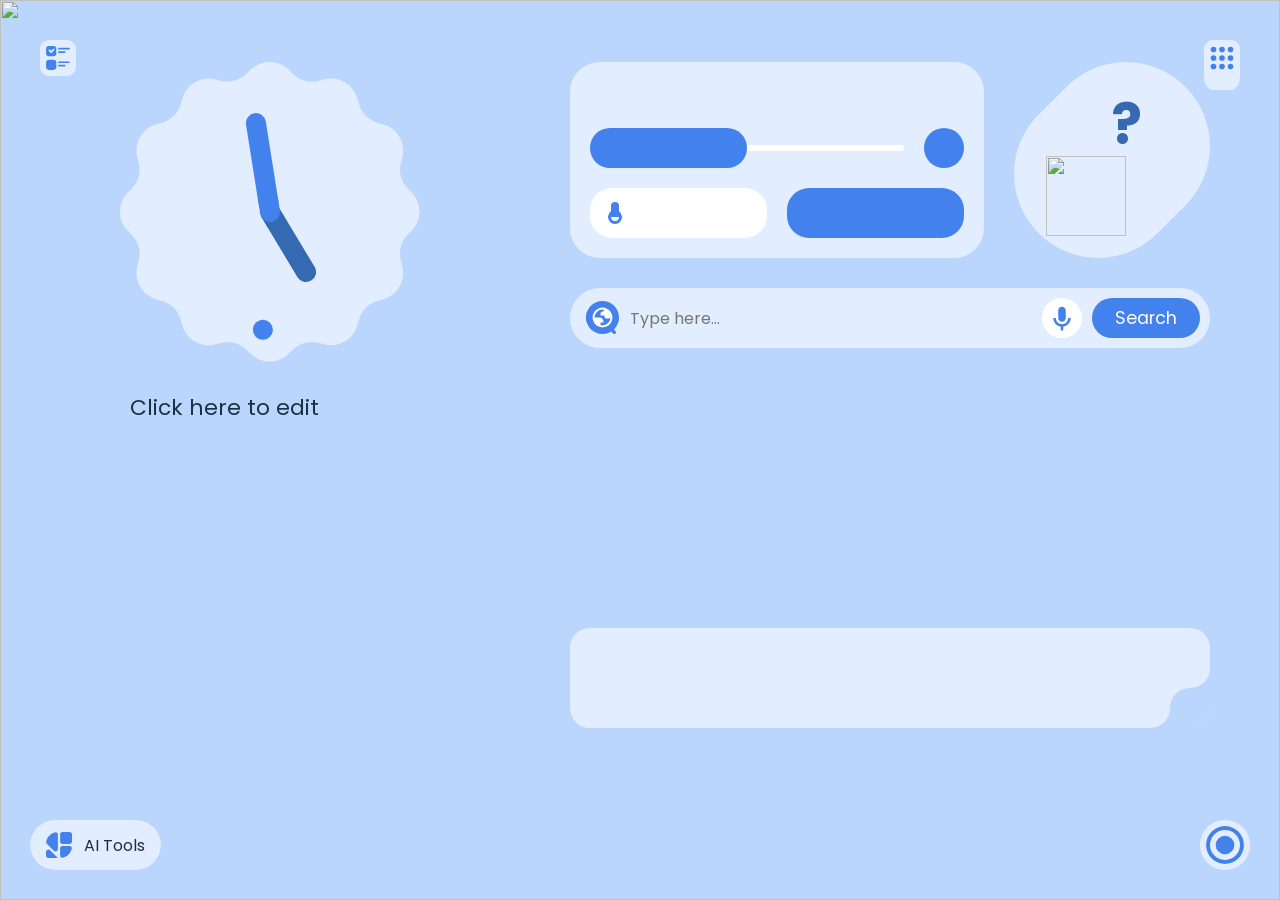
==== commit a66261f6: "Merge aaf2245c814698fd8e104c1c81a5362376348487 into 51b8e33f341f06b0265df836f525468c414ca405" ====
--- a/index.html
+++ b/index.html
@@ -770,13 +770,6 @@
                                 <span class="engine-name" id="quoraEngineDD">Quora</span>
                             </div>
 
-                            <div data-engine="10" data-engine-name="x" id="x-dropdown" class="dropdown-item">
-                                <svg width="30" height="30">
-                                    <use href="#x-engine-icon" />
-                                </svg>
-                                <span class="engine-name" id="xEngineDD">X</span>
-                            </div>
-
                         </div>
                     </div>
                 </div>
@@ -878,13 +871,6 @@
                 </symbol>
             </svg>
 
-            <svg style="display: none;">
-                <symbol id="x-engine-icon" viewBox="0 0 24 24" xmlns="http://www.w3.org/2000/svg">
-                    <path style="transform: scale(0.75); transform-origin: center;"
-                        d="M18.244 2.25h3.308l-7.227 8.26 8.502 11.24H16.17l-5.214-6.817L4.99 21.75H1.68l7.73-8.835L1.254 2.25H8.08l4.713 6.231zm-1.161 17.52h1.833L7.084 4.126H5.117z" />
-                </symbol>
-            </svg>
-
             <!-- ----------search with------------------- -->
             <div class="searchWithCont" style="visibility: hidden;" id="search-with-container">
 
@@ -970,14 +956,6 @@
                         </svg>
                         <label class="engine-name" id="quoraEngine">Quora</label>
                         <input class="radio-button" name="search-engine" type="radio" value="engine9">
-                    </div>
-
-                    <div class="search-engine bgLightTint" data-category="search-on">
-                        <svg width="30" height="30" class="search-engine-icon">
-                            <use href="#x-engine-icon" />
-                        </svg>
-                        <label class="engine-name" id="xEngine">X</label>
-                        <input class="radio-button" name="search-engine" type="radio" value="engine10">
                     </div>
 
                 </div>
@@ -1648,6 +1626,19 @@
                                             </label>
                                         </div>
 
+                                        <div class="ttcont">
+                                            <div class="texts">
+                                                <div class="bigText" id="weatherProviderText">Weather Provider</div>
+                                                <div class="infoText" id="weatherProviderSubtext">Select the weather
+                                                    service</div>
+                                            </div>
+                                            <select id="weatherProviderSelect" class="dropdown"
+                                                style="background: var(--surface); color: var(--on-surface); border: 1px solid var(--outline); border-radius: 8px; padding: 4px 8px;">
+                                                <option value="weatherapi">WeatherAPI</option>
+                                                <option value="openmeteo">Open-Meteo</option>
+                                            </select>
+                                        </div>
+
                                         <div class="ttcont unflex" id="locationCont">
                                             <div class="texts">
                                                 <div class="bigText" id="UserLocText">Enter your Location</div>
@@ -1680,7 +1671,7 @@
                                             </label>
                                         </div>
 
-                                        <div class="ttcont unflex">
+                                        <div class="ttcont unflex" id="weatherApiKeyField">
                                             <div class="texts">
                                                 <div class="bigText" id="WeatherApiText">Enter your WeatherAPI key</div>
                                                 <div class="infoText" id="WeatherApiSubtext">If the weather
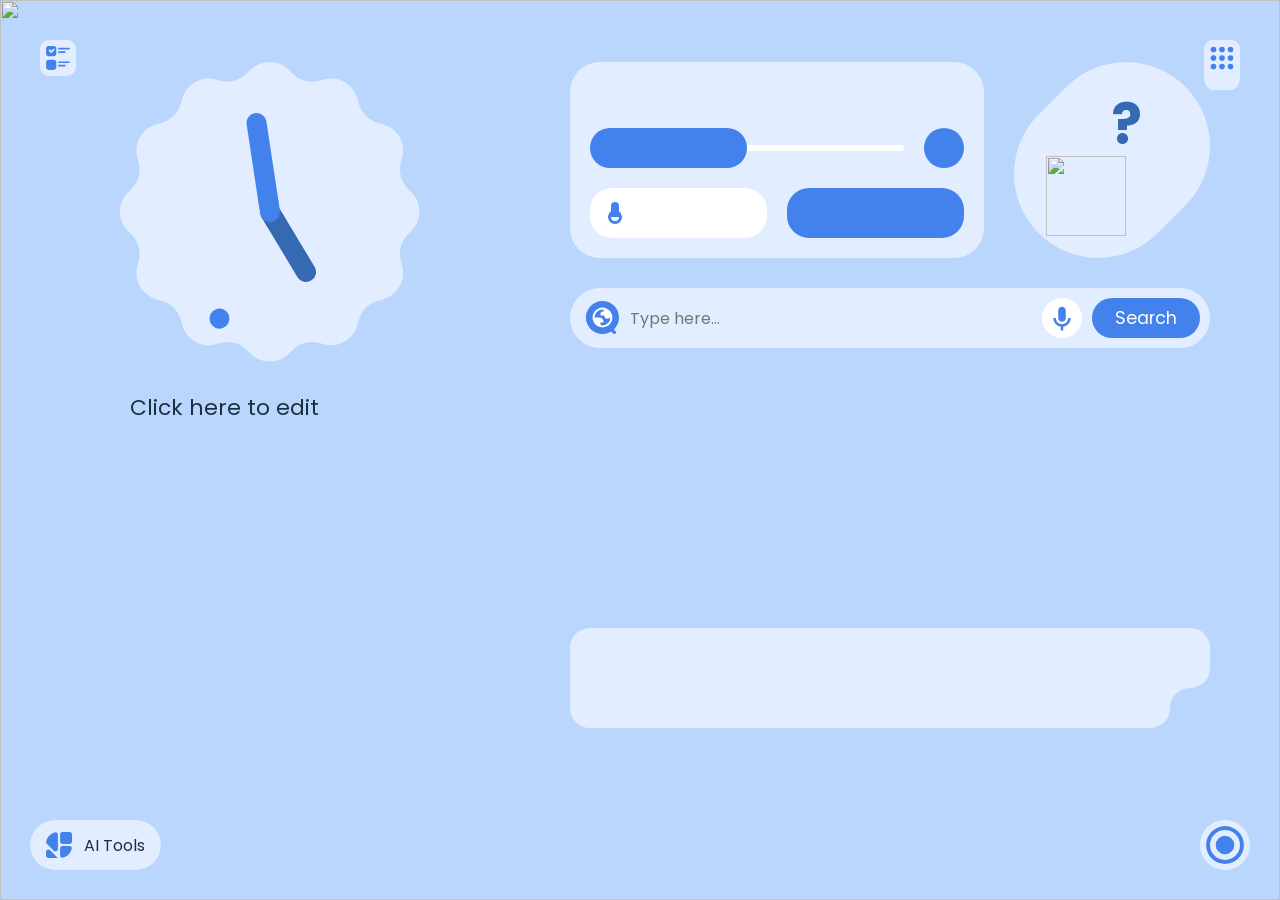
==== commit ab69287a: "Merge 2b0c08b40926e76ff3b391daff8da56610d79345 into 51b8e33f341f06b0265df836f525468c414ca405" ====
--- a/index.html
+++ b/index.html
@@ -1033,6 +1033,17 @@
                 <div class="tLabel" id="gemini">Gemini</div>
             </a>
             <!-- ---------------- -->
+            <a href="https://aistudio.google.com/prompts/new_chat">
+                <div class="tIcon">
+                    <svg height="100%" viewBox="0 0 24 24" width="100%" xmlns="http://www.w3.org/2000/svg">
+                        <rect class="accentColor aiDarkIcons" height="100%" rx="50%" width="100%" />
+                        <path class="bgLightTint notTargeted" style="transform: scale(0.78); transform-origin: center;"
+                            d="M12 2.5a.85.85 0 0 1 .816.61l1.536 5.202 4.99 2.01a.85.85 0 0 1 0 1.576l-4.99 2.01-1.536 5.202a.85.85 0 0 1-1.632 0l-1.536-5.202-4.99-2.01a.85.85 0 0 1 0-1.576l4.99-2.01 1.536-5.202A.85.85 0 0 1 12 2.5Zm0 3.955-.955 3.235a.85.85 0 0 1-.498.546l-3.09 1.245 3.09 1.245a.85.85 0 0 1 .498.546L12 16.503l.955-3.235a.85.85 0 0 1 .498-.546l3.09-1.245-3.09-1.245a.85.85 0 0 1-.498-.546L12 6.455ZM5.5 15.5a.75.75 0 0 1 .72.538l.384 1.303 1.24.5a.75.75 0 0 1 0 1.391l-1.24.5-.384 1.303a.75.75 0 0 1-1.44 0l-.384-1.303-1.24-.5a.75.75 0 0 1 0-1.391l1.24-.5.384-1.303a.75.75 0 0 1 .72-.538Zm13-13a.75.75 0 0 1 .72.538l.272.921.877.354a.75.75 0 0 1 0 1.391l-.877.354-.272.921a.75.75 0 0 1-1.44 0l-.272-.921-.877-.354a.75.75 0 0 1 0-1.391l.877-.354.272-.921a.75.75 0 0 1 .72-.538Z" />
+                    </svg>
+                </div>
+                <div class="tLabel" id="googleAIStudio">Google AI Studio</div>
+            </a>
+            <!-- ---------------- -->
             <a href="https://copilot.microsoft.com/">
                 <div class="tIcon">
                     <svg height="100%" width="100%" viewBox="0 0 30 30" xmlns="http://www.w3.org/2000/svg">
@@ -1626,19 +1637,6 @@
                                             </label>
                                         </div>
 
-                                        <div class="ttcont">
-                                            <div class="texts">
-                                                <div class="bigText" id="weatherProviderText">Weather Provider</div>
-                                                <div class="infoText" id="weatherProviderSubtext">Select the weather
-                                                    service</div>
-                                            </div>
-                                            <select id="weatherProviderSelect" class="dropdown"
-                                                style="background: var(--surface); color: var(--on-surface); border: 1px solid var(--outline); border-radius: 8px; padding: 4px 8px;">
-                                                <option value="weatherapi">WeatherAPI</option>
-                                                <option value="openmeteo">Open-Meteo</option>
-                                            </select>
-                                        </div>
-
                                         <div class="ttcont unflex" id="locationCont">
                                             <div class="texts">
                                                 <div class="bigText" id="UserLocText">Enter your Location</div>
@@ -1671,7 +1669,7 @@
                                             </label>
                                         </div>
 
-                                        <div class="ttcont unflex" id="weatherApiKeyField">
+                                        <div class="ttcont unflex">
                                             <div class="texts">
                                                 <div class="bigText" id="WeatherApiText">Enter your WeatherAPI key</div>
                                                 <div class="infoText" id="WeatherApiSubtext">If the weather
@@ -1998,4 +1996,4 @@
 
 </body>
 
-</html>+</html>
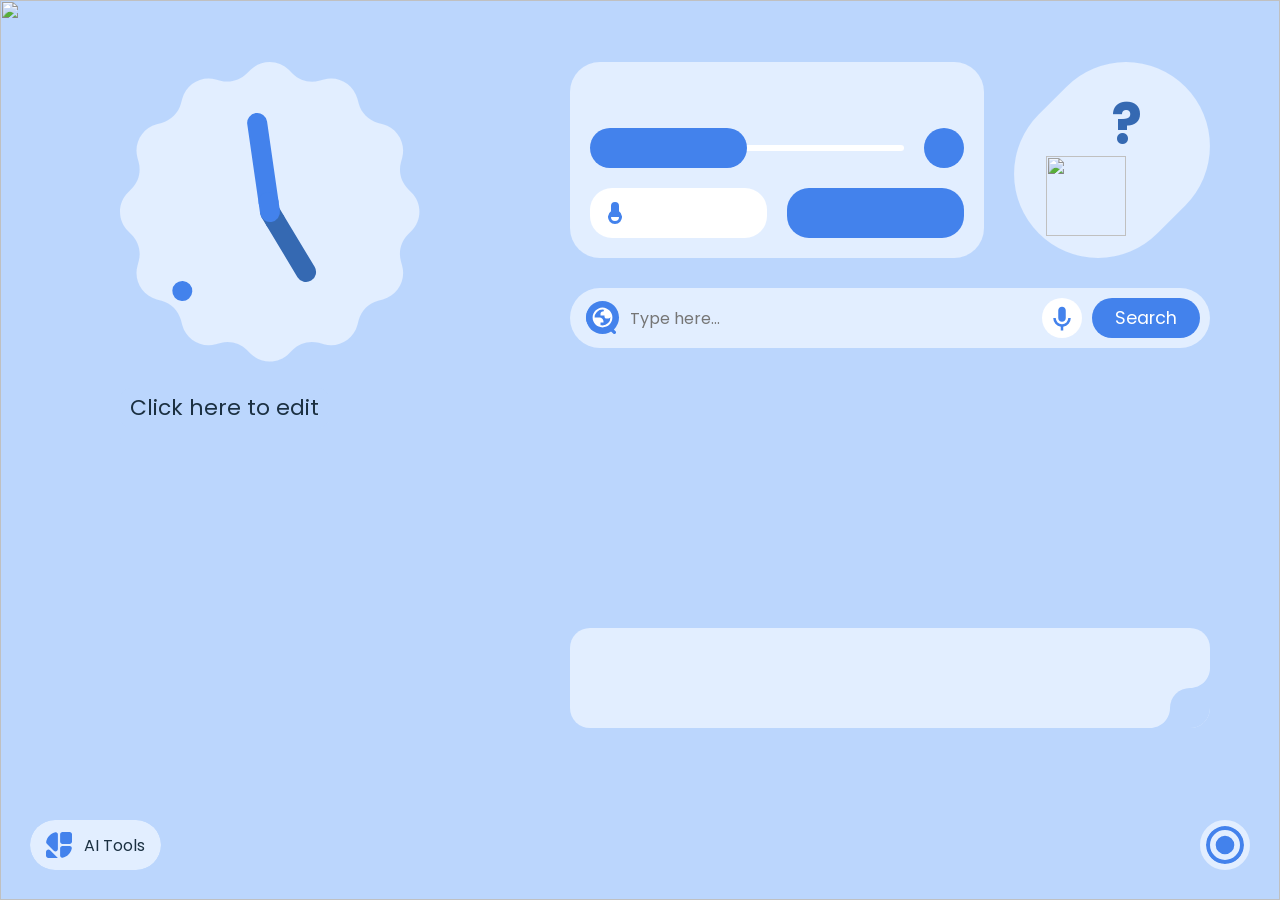
==== commit f43bdd45: "Merge 0001ce9ad5831aaaefaff67208aee63bb4c93581 into 51b8e33f341f06b0265df836f525468c414ca405" ====
--- a/index.html
+++ b/index.html
@@ -203,374 +203,30 @@
 
     <!-- Centered Icon Container -->
     <div id="iconContainer" class="icon-container" style="display: none;">
-        <a href="https://myaccount.google.com/" class="icon-item">
-            <div class="menuicon">
-                <svg xmlns="http://www.w3.org/2000/svg" width="46" height="46" viewBox="0 0 24 24">
+        <!-- Favorites header -->
+        <div class="gapps-header">
+            <span class="gapps-header-title" id="gappsHeaderTitle">Your favorites</span>
+            <button class="gapps-edit-btn" id="gappsEditBtn" title="Edit favorites">
+                <svg xmlns="http://www.w3.org/2000/svg" width="18" height="18" viewBox="0 0 24 24">
                     <path fill="currentColor"
-                        d="M12 4c-4.42 0-8 3.58-8 8c0 1.95.7 3.73 1.86 5.12a9.95 9.95 0 0 1 12.28 0A7.96 7.96 0 0 0 20 12c0-4.42-3.58-8-8-8m0 9c-1.93 0-3.5-1.57-3.5-3.5S10.07 6 12 6s3.5 1.57 3.5 3.5S13.93 13 12 13"
-                        opacity="0.3" />
-                    <path fill="currentColor"
-                        d="M12 2C6.48 2 2 6.48 2 12s4.48 10 10 10s10-4.48 10-10S17.52 2 12 2m0 18c-1.74 0-3.34-.56-4.65-1.5C8.66 17.56 10.26 17 12 17s3.34.56 4.65 1.5c-1.31.94-2.91 1.5-4.65 1.5m6.14-2.88a9.95 9.95 0 0 0-12.28 0A7.96 7.96 0 0 1 4 12c0-4.42 3.58-8 8-8s8 3.58 8 8c0 1.95-.7 3.73-1.86 5.12" />
-                    <path fill="currentColor"
-                        d="M12 5.93c-1.93 0-3.5 1.57-3.5 3.5s1.57 3.5 3.5 3.5s3.5-1.57 3.5-3.5s-1.57-3.5-3.5-3.5m0 5c-.83 0-1.5-.67-1.5-1.5s.67-1.5 1.5-1.5s1.5.67 1.5 1.5s-.67 1.5-1.5 1.5" />
+                        d="M3 17.25V21h3.75L17.81 9.94l-3.75-3.75zM20.71 7.04a1 1 0 0 0 0-1.41l-2.34-2.34a1 1 0 0 0-1.41 0l-1.83 1.83 3.75 3.75z" />
                 </svg>
-            </div>
-            <div class="label short">Account</div>
-        </a>
-        <a href="https://google.com/" class="icon-item">
-            <div class="menuicon">
-                <svg xmlns="http://www.w3.org/2000/svg" width="43" height="43" viewBox="-2 -2 24 24">
-                    <path fill="currentColor"
-                        d="M4.376 8.068A6 6 0 0 0 4.056 10c0 .734.132 1.437.376 2.086a5.946 5.946 0 0 0 8.57 3.045h.001a5.96 5.96 0 0 0 2.564-3.043H10.22V8.132h9.605a10 10 0 0 1-.044 3.956a10 10 0 0 1-3.52 5.71A9.96 9.96 0 0 1 10 20A9.998 9.998 0 0 1 1.118 5.401A10 10 0 0 1 10 0c2.426 0 4.651.864 6.383 2.302l-3.24 2.652a5.948 5.948 0 0 0-8.767 3.114" />
-                </svg>
-            </div>
-            <div class="label short">Search</div>
-        </a>
-        <a href="https://www.youtube.com/" class="icon-item">
-            <div class="menuicon">
-                <svg xmlns="http://www.w3.org/2000/svg" width="47" height="47" viewBox="1 0 24 24">
-                    <g fill="none" fill-rule="evenodd">
-                        <path
-                            d="m12.593 23.258l-.011.002l-.071.035l-.02.004l-.014-.004l-.071-.035q-.016-.005-.024.005l-.004.01l-.017.428l.005.02l.01.013l.104.074l.015.004l.012-.004l.104-.074l.012-.016l.004-.017l-.017-.427q-.004-.016-.017-.018m.265-.113l-.013.002l-.185.093l-.01.01l-.003.011l.018.43l.005.012l.008.007l.201.093q.019.005.029-.008l.004-.014l-.034-.614q-.005-.018-.02-.022m-.715.002a.02.02 0 0 0-.027.006l-.006.014l-.034.614q.001.018.017.024l.015-.002l.201-.093l.01-.008l.004-.011l.017-.43l-.003-.012l-.01-.01z" />
-                        <path fill="currentColor"
-                            d="M12 4c.855 0 1.732.022 2.582.058l1.004.048l.961.057l.9.061l.822.064a3.8 3.8 0 0 1 3.494 3.423l.04.425l.075.91c.07.943.122 1.971.122 2.954s-.052 2.011-.122 2.954l-.075.91l-.04.425a3.8 3.8 0 0 1-3.495 3.423l-.82.063l-.9.062l-.962.057l-1.004.048A62 62 0 0 1 12 20a62 62 0 0 1-2.582-.058l-1.004-.048l-.961-.057l-.9-.062l-.822-.063a3.8 3.8 0 0 1-3.494-3.423l-.04-.425l-.075-.91A41 41 0 0 1 2 12c0-.983.052-2.011.122-2.954l.075-.91l.04-.425A3.8 3.8 0 0 1 5.73 4.288l.821-.064l.9-.061l.962-.057l1.004-.048A62 62 0 0 1 12 4m-2 5.575v4.85c0 .462.5.75.9.52l4.2-2.425a.6.6 0 0 0 0-1.04l-4.2-2.424a.6.6 0 0 0-.9.52Z" />
-                    </g>
-                </svg>
-            </div>
-            <div class="label short">YouTube</div>
-        </a>
-        <a href="https://mail.google.com/" class="icon-item">
-            <div class="menuicon">
-                <svg xmlns="http://www.w3.org/2000/svg" width="46" height="46" viewBox="1 0 24 24">
-                    <path fill="currentColor"
-                        d="M20 18h-2V9.25L12 13L6 9.25V18H4V6h1.2l6.8 4.25L18.8 6H20m0-2H4c-1.11 0-2 .89-2 2v12a2 2 0 0 0 2 2h16a2 2 0 0 0 2-2V6a2 2 0 0 0-2-2" />
-                </svg>
-            </div>
-            <div class="label short">Gmail</div>
-        </a>
-        <a href="https://music.youtube.com/" class="icon-item">
-            <div class="menuicon">
-                <svg xmlns="http://www.w3.org/2000/svg" width="46" height="46" viewBox="0 0 24 24">
-                    <g fill="currentColor" fill-rule="evenodd" clip-rule="evenodd">
-                        <path
-                            d="M8.217 8.286C9.265 7.254 10.514 6.743 12 6.743s2.735.51 3.783 1.543s1.562 2.258 1.562 3.714s-.514 2.68-1.562 3.713s-2.297 1.543-3.783 1.543s-2.735-.51-3.783-1.543S6.655 13.455 6.655 12s.514-2.682 1.562-3.714m6.977 3.715L10 14.91V9.088z" />
-                        <path
-                            d="M19.071 18.966Q22.001 16.08 22 12q0-4.081-2.929-6.967Q16.141 2.147 12 2.147T4.929 5.033T2 12q0 4.08 2.929 6.966q2.93 2.886 7.071 2.886q4.142 0 7.071-2.886M12 5.433c-1.827 0-3.407.644-4.702 1.92C6.002 8.63 5.345 10.19 5.345 12c0 1.809.657 3.37 1.953 4.646c1.295 1.276 2.874 1.92 4.702 1.92s3.407-.644 4.702-1.92c1.296-1.276 1.953-2.837 1.953-4.646c0-1.81-.657-3.37-1.953-4.647c-1.295-1.276-2.875-1.92-4.702-1.92" />
-                    </g>
-                </svg>
-            </div>
-            <div class="label short">YTMusic</div>
-        </a>
-        <a href="https://maps.google.com/" class="icon-item">
-            <div class="menuicon">
-                <svg width="36" height="36" viewBox="0 0 24 24" xmlns="http://www.w3.org/2000/svg">
-                    <path fill="currentColor"
-                        d="M4.456 12.367c-.515-1.143-.829-2.42-.83-3.994.001-2.05.739-3.927 1.962-5.383A8.354 8.354 0 0 1 12 0c.882 0 1.732.137 2.53.39a8.393 8.393 0 0 1 4.9 4.124c-.006.008 0 0 0 0a8.334 8.334 0 0 1 .943 3.859c0 5.078-3.256 7.061-6.05 11.429C12.625 22.426 13.096 24 12 24c-1.096 0-.625-1.574-2.323-4.198-1.955-3.058-4.057-4.854-5.221-7.435Zm5.096-6.059-.008.01a3.202 3.202 0 0 0 4.893 4.133l.03-.035a3.202 3.202 0 0 0-4.915-4.107z" />
-                </svg>
-            </div>
-            <div class="label short">Maps</div>
-        </a>
-        <a href="https://play.google.com/" class="icon-item">
-            <div class="menuicon">
-                <svg xmlns="http://www.w3.org/2000/svg" width="38" height="38" viewBox="0 0 16 16">
-                    <path fill="currentColor"
-                        d="M14.222 9.374c1.037-.61 1.037-2.137 0-2.748L11.528 5.04 8.32 8l3.207 2.96zm-3.595 2.116L7.583 8.68 1.03 14.73c.201 1.029 1.36 1.61 2.303 1.055zM1 13.396V2.603L6.846 8zM1.03 1.27l6.553 6.05 3.044-2.81L3.333.215C2.39-.341 1.231.24 1.03 1.27" />
-                </svg>
-            </div>
-            <div class="label short">Play</div>
-        </a>
-        <a href="https://drive.google.com/" class="icon-item">
-            <div class="menuicon">
-                <svg xmlns="http://www.w3.org/2000/svg" width="40" height="40" viewBox="0 0 24 24">
-                    <path fill="currentColor"
-                        d="M12.01 1.485c-2.082 0-3.754.02-3.743.047.01.02 1.708 3.001 3.774 6.62l3.76 6.574h3.76c2.081 0 3.753-.02 3.742-.047-.005-.02-1.708-3.001-3.775-6.62l-3.76-6.574zm-4.76 1.73a789.828 789.861 0 0 0-3.63 6.319L0 15.868l1.89 3.298 1.885 3.297 3.62-6.335 3.618-6.33-1.88-3.287C8.1 4.704 7.255 3.22 7.25 3.214zm2.259 12.653-.203.348c-.114.198-.96 1.672-1.88 3.287a423.93 423.948 0 0 1-1.698 2.97c-.01.026 3.24.042 7.222.042h7.244l1.796-3.157c.992-1.734 1.85-3.23 1.906-3.323l.104-.167h-7.249z" />
-                </svg>
-            </div>
-            <div class="label short">Drive</div>
-        </a>
-        <a href="https://photos.google.com/" class="icon-item">
-            <div class="menuicon">
-                <svg xmlns="http://www.w3.org/2000/svg" width="42" height="42" viewBox="0 0 256 256">
-                    <g fill="currentColor">
-                        <path
-                            d="M192 88a63.7 63.7 0 0 1-14 40h-50V24a64 64 0 0 1 64 64M64 168a64 64 0 0 0 64 64V128H78a63.7 63.7 0 0 0-14 40"
-                            opacity=".2" />
-                        <path
-                            d="M232 120h-39.51A72 72 0 0 0 128 16a8 8 0 0 0-8 8v39.51A72 72 0 0 0 16 128a8 8 0 0 0 8 8h39.51A72 72 0 0 0 128 240a8 8 0 0 0 8-8v-39.51A72 72 0 0 0 240 128a8 8 0 0 0-8-8M120 223.43A56.09 56.09 0 0 1 72 168a55.3 55.3 0 0 1 10-32h38ZM120 120H32.57A56.09 56.09 0 0 1 88 72a55.3 55.3 0 0 1 32 10Zm16-87.43A56.09 56.09 0 0 1 184 88a55.3 55.3 0 0 1-10 32h-38ZM168 184a55.3 55.3 0 0 1-32-10v-38h87.43A56.09 56.09 0 0 1 168 184" />
-                    </g>
-                </svg>
-            </div>
-            <div class="label short">Photos</div>
-        </a>
-        <a href="https://translate.google.com/" class="icon-item">
-            <div class="menuicon">
-                <svg xmlns="http://www.w3.org/2000/svg" width="40" height="40" viewBox="0 0 24 24">
-                    <path fill="currentColor"
-                        d="m12 22-1-3H4q-.825 0-1.412-.587T2 17V4q0-.825.588-1.412T4 2h6l.875 3H20q.875 0 1.438.563T22 7v13q0 .825-.562 1.413T20 22zm-4.85-7.4q1.725 0 2.838-1.112T11.1 10.6q0-.2-.012-.362t-.063-.338h-3.95v1.55H9.3q-.2.7-.763 1.088t-1.362.387q-.975 0-1.675-.7T4.8 10.5t.7-1.725 1.675-.7q.45 0 .85.163t.725.487L9.975 7.55Q9.45 7 8.712 6.7T7.15 6.4q-1.675 0-2.863 1.188T3.1 10.5t1.188 2.913T7.15 14.6m6.7.5.55-.525q-.35-.425-.637-.825t-.563-.85zm1.25-1.275q.7-.825 1.063-1.575t.487-1.175h-3.975l.3 1.05h1q.2.375.475.813t.65.887M13 21h7q.45 0 .725-.288T21 20V7q0-.45-.275-.725T20 6h-8.825l1.175 4.05h1.975V9h1.025v1.05H19v1.025h-1.275q-.25.95-.75 1.85T15.8 14.6l2.725 2.675L17.8 18l-2.7-2.7-.9.925L15 19z" />
-                </svg>
-            </div>
-            <div class="label short">Translate</div>
-        </a>
-        <a href="https://calendar.google.com/" class="icon-item">
-            <div class="menuicon">
-                <svg xmlns="http://www.w3.org/2000/svg" width="36" height="36" viewBox="0 0 24 24">
-                    <path fill="currentColor"
-                        d="M18.316 5.684H24v12.632h-5.684zM5.684 24h12.632v-5.684H5.684zM18.316 5.684V0H1.895A1.894 1.894 0 0 0 0 1.895v16.421h5.684V5.684zm-7.207 6.25v-.065q.407-.216.687-.617c.28-.401.279-.595.279-.982q0-.568-.3-1.025a2.05 2.05 0 0 0-.832-.714 2.7 2.7 0 0 0-1.197-.257q-.9 0-1.481.467-.579.467-.793 1.078l1.085.452q.13-.374.413-.633.284-.258.767-.257.495 0 .816.264a.86.86 0 0 1 .322.703q0 .495-.36.778t-.886.284h-.567v1.085h.633q.611 0 1.02.327.407.327.407.843 0 .505-.387.832c-.387.327-.565.327-.924.327q-.527 0-.897-.311-.372-.312-.521-.881l-1.096.452q.268.923.977 1.401.707.479 1.538.477a2.84 2.84 0 0 0 1.293-.291q.574-.29.902-.794.327-.505.327-1.149 0-.643-.344-1.105a2.07 2.07 0 0 0-.881-.689m2.093-1.931.602.913L15 10.045v5.744h1.187V8.446h-.827zM22.105 0h-3.289v5.184H24V1.895A1.894 1.894 0 0 0 22.105 0m-3.289 23.5 4.684-4.684h-4.684zM0 22.105C0 23.152.848 24 1.895 24h3.289v-5.184H0z" />
-                </svg>
-            </div>
-            <div class="label short">Calendar</div>
-        </a>
-        <a href="https://meet.google.com/" class="icon-item">
-            <div class="menuicon">
-                <svg xmlns="http://www.w3.org/2000/svg" viewBox="0 0 50 50" width="41" height="41">
-                    <path fill="currentColor"
-                        d="M2 18L2 32 12 32 12 18zM39 9v4.31l-10 9V16H14V6h22C37.66 6 39 7.34 39 9zM29 27.69l10 9V41c0 1.66-1.34 3-3 3H14V34h15V27.69zM12 34v10H5c-1.657 0-3-1.343-3-3v-7H12zM12 6L12 16 2 16zM29 25L39 16 39 34zM49 9.25v31.5c0 .87-1.03 1.33-1.67.75L41 35.8V14.2l6.33-5.7C47.97 7.92 49 8.38 49 9.25z" />
-                </svg>
-            </div>
-            <div class="label short">Meet</div>
-        </a>
-        <a href="https://chat.google.com/" class="icon-item">
-            <div class="menuicon">
-                <svg xmlns="http://www.w3.org/2000/svg" width="36" height="36" viewBox="0 0 24 24">
-                    <path fill="currentColor"
-                        d="M1.637 0C.733 0 0 .733 0 1.637v16.5c0 .904.733 1.636 1.637 1.636h3.955v3.323c0 .804.97 1.207 1.539.638l3.963-3.96h11.27c.903 0 1.636-.733 1.636-1.637V5.592L18.408 0Zm3.955 5.592h12.816v8.59H8.455l-2.863 2.863Z" />
-                </svg>
-            </div>
-            <div class="label short">Chat</div>
-        </a>
-        <a href="https://news.google.com/" class="icon-item">
-            <div class="menuicon">
-                <svg xmlns="http://www.w3.org/2000/svg" width="40" height="40" viewBox="0 0 24 24">
-                    <path fill="currentColor"
-                        d="M21.267 21.2a.614.614 0 0 1-.613.613H3.344a.614.614 0 0 1-.612-.613V8.115a.614.614 0 0 1 .613-.613h17.309a.614.614 0 0 1 .613.613zm-3.032-3.42v-1.195a.08.08 0 0 0-.08-.08h-5.373v1.361h5.373a.08.08 0 0 0 .08-.083zm.817-2.587v-1.201a.08.08 0 0 0-.079-.082h-6.19v1.362h6.189a.08.08 0 0 0 .08-.078v-.004zm-.817-2.588V11.4a.08.08 0 0 0-.08-.08h-5.373v1.361h5.373a.08.08 0 0 0 .08-.079zM8.15 14.045v1.226h1.77c-.145.748-.804 1.292-1.77 1.292a1.976 1.976 0 0 1 0-3.95 1.77 1.77 0 0 1 1.253.49l.934-.932a3.14 3.14 0 0 0-2.187-.853 3.268 3.268 0 1 0 0 6.537c1.89 0 3.133-1.328 3.133-3.197a4 4 0 0 0-.052-.619zM2.27 7.654a.616.616 0 0 1 .613-.613h12.154l-1.269-3.49a.595.595 0 0 0-.743-.383L.368 7.775a.594.594 0 0 0-.323.775l2.225 6.112za.616.616 0 0 1 .613-.613h12.154l-1.269-3.49a.595.595 0 0 0-.743-.383L.368 7.775a.594.594 0 0 0-.323.775l2.225 6.112zm21.312-.31-8.803-2.37.751 2.067h5.584a.614.614 0 0 1 .613.613v8.794l2.247-8.365a.59.59 0 0 0-.392-.74m-4.496-1.675V2.795a.61.61 0 0 0-.611-.608H5.524a.61.61 0 0 0-.616.605v2.837l8.39-3.052a.594.594 0 0 1 .743.39l.544 1.497z" />
-                </svg>
-            </div>
-            <div class="label short">News</div>
-        </a>
-        <a href="https://contacts.google.com/" class="icon-item">
-            <div class="menuicon">
-                <svg xmlns="http://www.w3.org/2000/svg" width="40" height="40" viewBox="0 0 24 24">
-                    <path fill="currentColor"
-                        d="M4.625 22q-.4 0-.725-.325t-.325-.725v-2.625q0-2.25 1.4-3.975t3.6-2.2q-1 .7-1.55 1.762t-.55 2.288v4.75q0 .275.075.55t.25.5zM8.3 22q-.425 0-.737-.312t-.313-.738V16.2q0-1.75 1.238-2.975T11.475 12H16.2q1.75 0 2.975 1.225T20.4 16.2v1.6q0 1.75-1.225 2.975T16.2 22zM12 9.9q-1.65 0-2.8-1.15t-1.15-2.8 1.15-2.8T12 2t2.8 1.15 1.15 2.8-1.15 2.8T12 9.9" />
-                </svg>
-            </div>
-            <div class="label short">Contacts</div>
-        </a>
-        <a href="https://myadcenter.google.com/" class="icon-item">
-            <div class="menuicon">
-                <svg xmlns="http://www.w3.org/2000/svg" width="40" height="40" viewBox="0 0 24 24">
-                    <path fill="currentColor"
-                        d="M10.275 12q-.7 0-1.15-.525T8.8 10.25l.3-1.8q.2-1.075 1.013-1.763T12 6q1.1 0 1.913.688t1.012 1.762l.3 1.8q.125.7-.325 1.225T13.75 12zm.6-2h2.275l-.2-1.225q-.05-.35-.325-.562T12 8t-.612.213-.313.562zM3.1 12.975q-.575.025-.988-.225t-.537-.775q-.05-.225-.025-.45t.125-.425q0 .025-.025-.1-.05-.05-.25-.6-.05-.3.075-.575T1.8 9.35l.05-.05q.05-.475.388-.8t.837-.325q.075 0 .475.1l.075-.025q.125-.125.325-.187T4.375 8q.275 0 .488.088t.337.262q.025 0 .038.013t.037.012q.35.025.612.212t.388.513q.05.175.038.338t-.063.312q0 .025.025.1.175.175.275.388t.1.437q0 .1-.15.525-.025.05 0 .1l.05.4q0 .525-.437.9t-1.063.375zM20 13q-.825 0-1.412-.587T18 11q0-.3.088-.562t.237-.513l-.7-.625q-.25-.2-.088-.5T18 8.5h2q.825 0 1.413.588T22 10.5v.5q0 .825-.587 1.413T20 13M0 17v-.575q0-1.1 1.113-1.763T4 14q.325 0 .625.013t.575.062q-.35.5-.525 1.075T4.5 16.375V18H1q-.425 0-.712-.288T0 17m6 0v-.625q0-1.625 1.663-2.625t4.337-1q2.7 0 4.35 1T18 16.375V17q0 .425-.288.713T17 18H7q-.425 0-.712-.288T6 17m14-3q1.8 0 2.9.663t1.1 1.762V17q0 .425-.288.713T23 18h-3.5v-1.625q0-.65-.162-1.225t-.488-1.075q.275-.05.563-.062T20 14m-8 .75q-1.425 0-2.55.375T8.125 16H15.9q-.225-.5-1.338-.875T12 14.75M12.025 9" />
-                </svg>
-            </div>
-            <div class="label short one">My Ad Ce...</div>
-            <div class="label full">My Ad<br>Center</div>
-        </a>
-        <a href="https://business.google.com/" class="icon-item">
-            <div class="menuicon">
-                <svg xmlns="http://www.w3.org/2000/svg" width="40" height="40" viewBox="0 0 24 24">
-                    <path fill="currentColor"
-                        d="M22 8.5c0 1.37-1.12 2.5-2.5 2.5S17 9.87 17 8.5c0 1.37-1.12 2.5-2.5 2.5S12 9.87 12 8.5c0 1.37-1.12 2.5-2.5 2.5S7 9.87 7 8.5C7 9.87 5.88 11 4.5 11S2 9.87 2 8.5l1.39-5.42S3.68 2 4.7 2h14.6c1.02 0 1.31 1.08 1.31 1.08zm-1 3.7V20c0 1.1-.9 2-2 2H5c-1.1 0-2-.9-2-2v-7.8a3.96 3.96 0 0 0 4-.58c.69.55 1.56.88 2.5.88.95 0 1.82-.33 2.5-.88.69.55 1.56.88 2.5.88.95 0 1.82-.33 2.5-.88.68.55 1.56.88 2.5.88.53 0 1.04-.11 1.5-.3m-2 5.13c0-.2 0-.41-.05-.63l-.03-.16h-2.97v1.17h1.81c-.06.22-.14.44-.31.62-.33.33-.78.51-1.26.51-.5 0-.99-.21-1.35-.56-.69-.71-.69-1.86.02-2.58.69-.7 1.83-.7 2.55-.03l.14.13.84-.85-.16-.14c-.56-.52-1.3-.81-2.08-.81h-.01c-.81 0-1.57.31-2.14.87-.59.58-.92 1.34-.92 2.13 0 .8.31 1.54.88 2.09a3.2 3.2 0 0 0 2.22.91h.02c.8 0 1.51-.29 2.03-.8.47-.48.77-1.2.77-1.87" />
-                </svg>
-            </div>
-            <div class="label short one">Business ...</div>
-            <div class="label full">Business<br>Profile</div>
-        </a>
-        <a href="https://google.com/shopping/" class="icon-item">
-            <div class="menuicon">
-                <svg xmlns="http://www.w3.org/2000/svg" width="39" height="39" viewBox="0 0 24 24">
-                    <path fill="currentColor"
-                        d="M11.175 22q-.375 0-.75-.15t-.675-.45L2.6 14.25q-.3-.3-.438-.663t-.137-.737t.138-.75t.437-.675L11.4 2.6q.275-.275.65-.438T12.825 2H20q.825 0 1.413.587T22 4v7.175q0 .4-.15.763t-.425.637L12.6 21.4q-.3.3-.675.45t-.75.15M17.5 8q.625 0 1.063-.437T19 6.5t-.437-1.062T17.5 5t-1.062.438T16 6.5t.438 1.063T17.5 8" />
-                </svg>
-            </div>
-            <div class="label short">Shopping</div>
-        </a>
+            </button>
+            <div class="gapps-edit-actions" id="gappsEditActions" style="display: none;">
+                <button class="gapps-cancel-btn" id="gappsCancelBtn">Cancel</button>
+                <button class="gapps-done-btn" id="gappsDoneBtn">Done</button>
+            </div>
+        </div>
+
+        <!-- Favorites grid (drag-and-drop enabled) -->
+        <div class="gapps-favorites-grid" id="gappsFavoritesGrid"></div>
 
         <div class="separator"></div>
 
-        <a href="https://docs.google.com/document/" class="icon-item">
-            <div class="menuicon">
-                <svg xmlns="http://www.w3.org/2000/svg" width="39" height="39" viewBox="0 0 24 24">
-                    <path fill="currentColor"
-                        d="M14.727 6.727H14V0H4.91c-.905 0-1.637.732-1.637 1.636v20.728c0 .904.732 1.636 1.636 1.636h14.182c.904 0 1.636-.732 1.636-1.636V6.727zm-.545 10.455H7.09v-1.364h7.09v1.364zm2.727-3.273H7.091v-1.364h9.818zm0-3.273H7.091V9.273h9.818zM14.727 6h6l-6-6z" />
-                </svg>
-            </div>
-            <div class="label short">Docs</div>
-        </a>
-        <a href="https://docs.google.com/spreadsheets/" class="icon-item">
-            <div class="menuicon">
-                <svg xmlns="http://www.w3.org/2000/svg" width="39" height="39" viewBox="0 0 24 24">
-                    <path fill="currentColor"
-                        d="M11.318 12.545H7.91v-1.909h3.41v1.91zM14.728 0v6h6zm1.363 10.636h-3.41v1.91h3.41zm0 3.273h-3.41v1.91h3.41zM20.727 6.5v15.864c0 .904-.732 1.636-1.636 1.636H4.909a1.636 1.636 0 0 1-1.636-1.636V1.636C3.273.732 4.005 0 4.909 0h9.318v6.5zm-3.273 2.773H6.545v7.909h10.91v-7.91zm-6.136 4.636H7.91v1.91h3.41v-1.91z" />
-                </svg>
-            </div>
-            <div class="label short">Sheets</div>
-        </a>
-        <a href="https://docs.google.com/presentation/" class="icon-item">
-            <div class="menuicon">
-                <svg xmlns="http://www.w3.org/2000/svg" width="39" height="39" viewBox="0 0 24 24">
-                    <path fill="currentColor"
-                        d="M16.09 15.273H7.91v-4.637h8.18zm1.728-8.523h2.91v15.614c0 .904-.733 1.636-1.637 1.636H4.909a1.636 1.636 0 0 1-1.636-1.636V1.636C3.273.732 4.005 0 4.909 0h9.068v6.75zm-.363 2.523H6.545v7.363h10.91zm-2.728-5.979V6h6.001l-6-6v3.294z" />
-                </svg>
-            </div>
-            <div class="label short">Slides</div>
-        </a>
-        <a href="https://docs.google.com/forms/" class="icon-item">
-            <div class="menuicon">
-                <svg xmlns="http://www.w3.org/2000/svg" width="39" height="39" viewBox="0 0 24 24">
-                    <path fill="currentColor"
-                        d="M14.727 6h6l-6-6zm0 .727H14V0H4.91c-.905 0-1.637.732-1.637 1.636v20.728c0 .904.732 1.636 1.636 1.636h14.182c.904 0 1.636-.732 1.636-1.636V6.727zM7.91 17.318a.819.819 0 1 1 .001-1.638.819.819 0 0 1 0 1.638zm0-3.273a.819.819 0 1 1 .001-1.637.819.819 0 0 1 0 1.637zm0-3.272a.819.819 0 1 1 .001-1.638.819.819 0 0 1 0 1.638zm9 6.409h-6.818v-1.364h6.818zm0-3.273h-6.818v-1.364h6.818zm0-3.273h-6.818V9.273h6.818z" />
-                </svg>
-            </div>
-            <div class="label short">Forms</div>
-        </a>
-        <a href="https://keep.google.com/" class="icon-item">
-            <div class="menuicon">
-                <svg xmlns="http://www.w3.org/2000/svg" width="39" height="39" viewBox="0 0 24 24">
-                    <path fill="currentColor"
-                        d="M4.908 0c-.904 0-1.635.733-1.635 1.637v20.726c0 .904.732 1.637 1.635 1.637H19.09c.904 0 1.637-.733 1.637-1.637V6.5h-6.5V0zm9.819 0v6h6zM11.97 8.229c.224 0 .571.031.765.072.2.04.576.185.842.312.828.414 1.467 1.164 1.774 2.088.168.511.188 1.34.05 1.865a3.75 3.75 0 0 1-1.277 1.952l-.25.193h-1.87c-2.134 0-1.931.042-2.478-.494a3.35 3.35 0 0 1-.984-1.844c-.148-.766-.053-1.437.32-2.203.19-.399.303-.556.65-.899.68-.679 1.513-1.037 2.458-1.042m-1.866 7.863h3.781v1.328h-3.779v-1.328z" />
-                </svg>
-            </div>
-            <div class="label short">Keep</div>
-        </a>
-        <a href="https://google.com/finance/" class="icon-item">
-            <div class="menuicon">
-                <svg xmlns="http://www.w3.org/2000/svg" width="40" height="40" viewBox="0 0 24 24">
-                    <path fill="currentColor"
-                        d="M8 11.75V7.5q0-.625.438-1.062T9.5 6t1.063.438T11 7.5v4.25q0 .625-.437 1.063T9.5 13.25t-1.062-.437T8 11.75m5-.225V3.5q0-.625.438-1.062T14.5 2t1.063.438T16 3.5v8.025q0 .75-.462 1.125t-1.038.375-1.037-.375T13 11.525m-10 3.45V11.5q0-.625.438-1.062T4.5 10t1.063.438T6 11.5v3.475q0 .75-.462 1.125t-1.038.375-1.037-.375T3 14.975m2.4 6.075q-.65 0-.913-.612T4.7 19.35l4.1-4.1q.275-.275.663-.3t.687.25L13 17.65l5.6-5.6H18q-.425 0-.712-.288T17 11.05t.288-.712.712-.288h3q.425 0 .713.288t.287.712v3q0 .425-.288.713T21 15.05t-.712-.288T20 14.05v-.6l-6.25 6.25q-.275.275-.663.3t-.687-.25L9.55 17.3 6.1 20.75q-.125.125-.312.213t-.388.087" />
-                </svg>
-            </div>
-            <div class="label short">Finance</div>
-        </a>
-        <a href="https://ads.google.com/" class="icon-item">
-            <div class="menuicon">
-                <svg xmlns="http://www.w3.org/2000/svg" width="42" height="42" viewBox="0 0 48 48">
-                    <defs>
-                        <mask id="ipTGoogleAds0">
-                            <g fill="none" stroke="#fff" stroke-width="4">
-                                <path fill="#555"
-                                    d="M41.355 34.153L29.522 8.776a6 6 0 0 0-10.876 5.072L30.48 39.224a6 6 0 1 0 10.876-5.071Z" />
-                                <path stroke-linecap="round"
-                                    d="M23.438 26.536L17.52 39.224a6 6 0 0 1-7.974 2.902v0a6 6 0 0 1-2.902-7.973L18.374 9" />
-                                <circle cx="12.083" cy="36.688" r="6" fill="#555"
-                                    transform="rotate(25 12.083 36.688)" />
-                            </g>
-                        </mask>
-                    </defs>
-                    <path fill="currentColor" d="M0 0h48v48H0z" mask="url(#ipTGoogleAds0)" />
-                </svg>
-            </div>
-            <div class="label short">Google Ads</div>
-        </a>
-        <a href="https://analytics.google.com/" class="icon-item">
-            <div class="menuicon">
-                <svg xmlns="http://www.w3.org/2000/svg" width="36" height="36" viewBox="0 0 24 24">
-                    <path fill="currentColor"
-                        d="M22.84 2.998v17.999a2.983 2.983 0 0 1-2.967 2.998 3 3 0 0 1-.368-.02 3.06 3.06 0 0 1-2.61-3.1V3.12A3.06 3.06 0 0 1 19.51.02a2.983 2.983 0 0 1 3.329 2.978zM4.133 18.055a2.973 2.973 0 1 0 0 5.945 2.973 2.973 0 0 0 0-5.945m7.872-9.01h-.05a3.06 3.06 0 0 0-2.892 3.126v7.985c0 2.167.954 3.482 2.35 3.763a2.978 2.978 0 0 0 3.57-2.927v-8.959a2.983 2.983 0 0 0-2.978-2.988" />
-                </svg>
-            </div>
-            <div class="label short one">Google A...</div>
-            <div class="label full">Google<br>Analytics</div>
-        </a>
-        <a href="https://passwords.google.com/" class="icon-item">
-            <div class="menuicon">
-                <svg xmlns="http://www.w3.org/2000/svg" width="38" height="38" viewBox="0 0 24 24">
-                    <path fill="currentColor"
-                        d="M6.545 14.182c.6 0 1.109-.21 1.528-.627.436-.436.654-.954.654-1.555s-.218-1.109-.654-1.528a2.036 2.036 0 0 0-1.528-.654c-.6 0-1.118.218-1.555.654A2.079 2.079 0 0 0 4.363 12c0 .6.21 1.118.627 1.555.436.418.954.627 1.555.627zm0 4.363c-1.818 0-3.363-.636-4.636-1.909C.636 15.363 0 13.818 0 12s.636-3.363 1.909-4.637c1.273-1.272 2.818-1.908 4.636-1.908a6.39 6.39 0 0 1 3.409.954 6.22 6.22 0 0 1 2.4 2.59h9.464c.6 0 1.109.22 1.527.655.436.418.655.927.655 1.528v5.18c0 .6-.219 1.119-.655 1.556a2.079 2.079 0 0 1-1.527.627h-4.91a2.17 2.17 0 0 1-1.554-.627 2.17 2.17 0 0 1-.627-1.555v-1.364h-2.374a6.009 6.009 0 0 1-2.373 2.618 6.676 6.676 0 0 1-3.435.928Zm4.31-5.727h6.054v3.545h1.636v-1.364a.775.775 0 0 1 .219-.574.816.816 0 0 1 .6-.246.73.73 0 0 1 .573.246.73.73 0 0 1 .246.574v1.364h1.635v-5.181H10.855a4.336 4.336 0 0 0-1.528-2.537 4.193 4.193 0 0 0-2.782-1.008 4.202 4.202 0 0 0-3.081 1.281C2.61 9.772 2.182 10.8 2.182 12c0 1.2.428 2.228 1.282 3.081a4.202 4.202 0 0 0 3.081 1.282c1.055 0 1.982-.327 2.782-.982a4.461 4.461 0 0 0 1.528-2.563z" />
-                </svg>
-            </div>
-            <div class="label short one">Password ...</div>
-            <div class="label full">Password<br>Manager</div>
-        </a>
-        <a href="https://one.google.com/" class="icon-item">
-            <div class="menuicon">
-                <svg xmlns="http://www.w3.org/2000/svg" width="43" height="43" viewBox="0 0 24 24">
-                    <g fill="none" stroke="currentColor" stroke-linecap="round" stroke-linejoin="round"
-                        stroke-width="2">
-                        <path d="M11 5v13.982a2 2 0 0 0 4 0V5a2 2 0 1 0-4 0" />
-                        <path
-                            d="M6.63 8.407a2.125 2.125 0 0 0-.074 2.944c.77.834 2.051.869 2.862.077l4.95-4.834c.812-.792.846-2.11.076-2.945a1.984 1.984 0 0 0-2.861-.077z" />
-                    </g>
-                </svg>
-            </div>
-            <div class="label short one">Google O...</div>
-            <div class="label full">Google<br>One</div>
-        </a>
-        <a href="https://google.com/travel/" class="icon-item">
-            <div class="menuicon">
-                <svg xmlns="http://www.w3.org/2000/svg" width="43" height="43" viewBox="0 0 24 24">
-                    <path fill="currentColor"
-                        d="M11 6h2V4h-2zm1 6q-1.9 0-3.625-.788T5 9.45V8q0-.825.588-1.412T7 6h2V3q0-.425.288-.712T10 2h4q.425 0 .713.288T15 3v3h2q.825 0 1.413.588T19 8v1.45q-1.65.975-3.375 1.763T12 12m-5 9q-.825 0-1.412-.587T5 19v-7.3q1.4.85 2.888 1.45t3.112.8V14q0 .425.288.713T12 15t.713-.288T13 14v-.05q1.625-.2 3.113-.8T19 11.7V19q0 .825-.587 1.413T17 21q0 .425-.288.713T16 22q-.4 0-.562-.363T15 21H9q0 .425-.288.713T8 22q-.4 0-.562-.363T7 21" />
-                </svg>
-            </div>
-            <div class="label short">Travel</div>
-        </a>
-        <a href="https://classroom.google.com/" class="icon-item">
-            <div class="menuicon">
-                <svg xmlns="http://www.w3.org/2000/svg" width="36" height="36" viewBox="0 0 24 24">
-                    <path fill="currentColor"
-                        d="M1.637 1.637C.732 1.637 0 2.369 0 3.273v17.454c0 .904.732 1.636 1.637 1.636h20.726c.905 0 1.637-.732 1.637-1.636V3.273c0-.904-.732-1.636-1.637-1.636zm.545 2.181h19.636v16.364h-2.726v-1.09h-4.91v1.09h-12zM12 8.182a1.636 1.636 0 1 0 0 3.273 1.636 1.636 0 1 0 0-3.273m-4.363 1.91c-.678 0-1.229.55-1.229 1.226a1.228 1.228 0 0 0 2.455 0c0-.677-.549-1.226-1.226-1.226m8.726 0a1.227 1.227 0 1 0 0 2.453 1.227 1.227 0 0 0 0-2.453M12 12.545c-1.179 0-2.413.401-3.148 1.006a4.1 4.1 0 0 0-1.215-.188c-1.314 0-2.729.695-2.729 1.559v.896h14.184v-.896c0-.864-1.415-1.559-2.729-1.559-.41 0-.83.068-1.215.188-.735-.605-1.969-1.006-3.148-1.006" />
-                </svg>
-            </div>
-            <div class="label short">Classroom</div>
-        </a>
-        <a href="https://books.google.com/" class="icon-item">
-            <div class="menuicon">
-                <svg xmlns="http://www.w3.org/2000/svg" width="41" height="41" viewBox="0 0 24 24">
-                    <path fill="currentColor"
-                        d="M18 22a2 2 0 0 0 2-2V4a2 2 0 0 0-2-2h-6v7L9.5 7.5 7 9V2H6a2 2 0 0 0-2 2v16a2 2 0 0 0 2 2z" />
-                </svg>
-            </div>
-            <div class="label short">Books</div>
-        </a>
-        <a href="https://blogger.com/" class="icon-item">
-            <div class="menuicon">
-                <svg xmlns="http://www.w3.org/2000/svg" width="37" height="37" viewBox="0 0 24 24">
-                    <path fill="currentColor"
-                        d="M21.976 24H2.026C.9 24 0 23.1 0 21.976V2.026C0 .9.9 0 2.025 0H22.05C23.1 0 24 .9 24 2.025v19.95C24 23.1 23.1 24 21.976 24M12 3.975H9A5.025 5.025 0 0 0 3.975 9v6A5.025 5.025 0 0 0 9 20.024h6A5.025 5.025 0 0 0 20.024 15v-3.975c0-.6-.45-1.05-1.05-1.05H18a.995.995 0 0 1-.976-.976A5.025 5.025 0 0 0 12 3.973zm3.074 12H9c-.525 0-.975-.45-.975-.975s.45-.976.975-.976h6.074c.526 0 .977.45.977.976s-.45.976-.975.976zm-2.55-7.95c.527 0 .976.45.976.975s-.45.975-.975.975h-3.6c-.525 0-.976-.45-.976-.975s.45-.975.975-.975z" />
-                </svg>
-            </div>
-            <div class="label short">Blogger</div>
-        </a>
-        <a href="https://earth.google.com/" class="icon-item">
-            <div class="menuicon">
-                <svg xmlns="http://www.w3.org/2000/svg" width="43" height="43" viewBox="0 0 24 24">
-                    <path fill="currentColor"
-                        d="M12 12.14c-.91-1.37-1.86-2.36-2.86-2.95-1-.6-1.87-.81-2.64-.64-.73.18-1.36.59-1.86 1.25-.44.59-.64 1.26-.64 2.01V12c0 .78.11 1.58.36 2.39.09.25.14.25.19 0 .12-.62.41-1.08.86-1.36.46-.28 1.06-.27 1.81.02.75.3 1.48.95 2.2 1.9 1.28 1.72 2.78 2.77 4.5 3.14 2.22.32 3.89-.39 5.02-2.09.31-.61.56-1.14.7-1.61.09-.31.05-.34-.14-.09-.47.62-1.1 1.03-1.9 1.2-.8.2-1.71 0-2.74-.5-1.03-.57-1.98-1.5-2.86-2.86m4.97-3.98c-1.56-2.35-3.25-3.66-5.06-3.99-1.44-.22-3 .28-4.69 1.5-.22.16-.32.24-.31.26.02.02.15-.04.4-.16 2.5-1.22 4.91.06 7.22 3.84.5.84 1.02 1.5 1.57 1.97s1.06.75 1.55.84c.48.08.92.08 1.31-.04.39-.13.74-.33 1.04-.61 0-.6-.09-1.27-.31-1.97-.5.12-.95.08-1.34-.12-.39-.18-.85-.71-1.38-1.52M12 2c2.75 0 5.1 1 7.05 2.95S22 9.25 22 12s-1 5.1-2.95 7.05S14.75 22 12 22s-5.1-1-7.05-2.95S2 14.75 2 12s1-5.1 2.95-7.05S9.25 2 12 2" />
-                </svg>
-            </div>
-            <div class="label short">Earth</div>
-        </a>
-        <a href="https://artsandculture.google.com/" class="icon-item">
-            <div class="menuicon">
-                <svg xmlns="http://www.w3.org/2000/svg" width="43" height="43" viewBox="0 0 24 24">
-                    <path fill="currentColor"
-                        d="M12 2C6.5 2 2 6.5 2 12s4.5 10 10 10 10-4.5 10-10S17.5 2 12 2m5 15H7v-2h10zm-9-3v-3h2v3zm3 0v-3h2v3zm3 0v-3h2v3zm3-4H7V8.5L12 6l5 2.5z" />
-                </svg>
-            </div>
-            <div class="label short one">Arts and ...</div>
-            <div class="label full">Arts and<br>Culture</div>
-        </a>
-        <a href="https://google.com/save/" class="icon-item">
-            <div class="menuicon">
-                <svg xmlns="http://www.w3.org/2000/svg" width="42" height="42" viewBox="0 0 24 24">
-                    <path fill="currentColor" stroke="currentColor" stroke-linecap="round" stroke-linejoin="round"
-                        d="M6 6.2c0-1.12 0-1.68.218-2.108a2 2 0 0 1 .874-.874C7.52 3 8.08 3 9.2 3h5.6c1.12 0 1.68 0 2.108.218a2 2 0 0 1 .874.874C18 4.52 18 5.08 18 6.2v13.305c0 .486 0 .729-.101.862a.5.5 0 0 1-.37.198c-.167.01-.369-.125-.773-.394L12 17l-4.756 3.17c-.404.27-.606.405-.774.395a.5.5 0 0 1-.369-.198C6 20.234 6 19.991 6 19.505z" />
-                </svg>
-            </div>
-            <div class="label short">Saved</div>
-        </a>
-        <a href="https://chromewebstore.google.com/" class="icon-item">
-            <div class="menuicon">
-                <svg xmlns="http://www.w3.org/2000/svg" width="38" height="38" viewBox="0 0 24 24">
-                    <path fill="currentColor"
-                        d="M0 1.637v19.09c0 .9.736 1.636 1.636 1.636h.131a10.4 10.4 0 0 1-.13-1.636 10.3 10.3 0 0 1 1.667-5.64l4.202 7.276h1.128A3.77 3.77 0 0 1 12 16.958a3.77 3.77 0 0 1 3.366 5.406h1.048a4.7 4.7 0 0 0-1.587-5.406h6.83a10.34 10.34 0 0 1 .577 5.406h.13c.9 0 1.636-.737 1.636-1.637V1.637Zm9.273 2.181h5.454a1.09 1.09 0 1 1 0 2.182H9.273a1.09 1.09 0 1 1 0-2.182M12 10.364a10.36 10.36 0 0 1 9.233 5.652H12a4.71 4.71 0 0 0-4.677 4.149L3.91 14.25A10.34 10.34 0 0 1 12 10.364" />
-                </svg>
-            </div>
-            <div class="label short one">Chrome ...</div>
-            <div class="label full">Chrome<br>Web Store</div>
-        </a>
+        <!-- All other apps -->
+        <div class="gapps-others-grid" id="gappsOthersGrid"></div>
     </div>
+
     <!-- ________________ End of Google App Menu ________________ -->
 
     <div class="centerDiv">
@@ -1031,17 +687,6 @@
                     </svg>
                 </div>
                 <div class="tLabel" id="gemini">Gemini</div>
-            </a>
-            <!-- ---------------- -->
-            <a href="https://aistudio.google.com/prompts/new_chat">
-                <div class="tIcon">
-                    <svg height="100%" viewBox="0 0 24 24" width="100%" xmlns="http://www.w3.org/2000/svg">
-                        <rect class="accentColor aiDarkIcons" height="100%" rx="50%" width="100%" />
-                        <path class="bgLightTint notTargeted" style="transform: scale(0.78); transform-origin: center;"
-                            d="M12 2.5a.85.85 0 0 1 .816.61l1.536 5.202 4.99 2.01a.85.85 0 0 1 0 1.576l-4.99 2.01-1.536 5.202a.85.85 0 0 1-1.632 0l-1.536-5.202-4.99-2.01a.85.85 0 0 1 0-1.576l4.99-2.01 1.536-5.202A.85.85 0 0 1 12 2.5Zm0 3.955-.955 3.235a.85.85 0 0 1-.498.546l-3.09 1.245 3.09 1.245a.85.85 0 0 1 .498.546L12 16.503l.955-3.235a.85.85 0 0 1 .498-.546l3.09-1.245-3.09-1.245a.85.85 0 0 1-.498-.546L12 6.455ZM5.5 15.5a.75.75 0 0 1 .72.538l.384 1.303 1.24.5a.75.75 0 0 1 0 1.391l-1.24.5-.384 1.303a.75.75 0 0 1-1.44 0l-.384-1.303-1.24-.5a.75.75 0 0 1 0-1.391l1.24-.5.384-1.303a.75.75 0 0 1 .72-.538Zm13-13a.75.75 0 0 1 .72.538l.272.921.877.354a.75.75 0 0 1 0 1.391l-.877.354-.272.921a.75.75 0 0 1-1.44 0l-.272-.921-.877-.354a.75.75 0 0 1 0-1.391l.877-.354.272-.921a.75.75 0 0 1 .72-.538Z" />
-                    </svg>
-                </div>
-                <div class="tLabel" id="googleAIStudio">Google AI Studio</div>
             </a>
             <!-- ---------------- -->
             <a href="https://copilot.microsoft.com/">
@@ -1996,4 +1641,4 @@
 
 </body>
 
-</html>
+</html>
--- a/style.css
+++ b/style.css
@@ -33,12 +33,6 @@
 	--darkColor-blue: #4382ec;
 	--textColorDark-blue: #1b3041;
 	--whitishColor-blue: #ffffff;
-
-	/* Glassmorphism variables */
-	--glass-blur: 0px; /* applied when glass mode is enabled */
-	--glass-saturation: 160%;
-	--glass-alpha: 0.6;
-	--glass-max-blur: 30px;
 
 	/* 🔴🔴🔴 */
 	--bg-color-red: #fdbdbd;
@@ -202,7 +196,8 @@
 	height: 100%;
 	width: 100%;
 	margin: 0;
-	scrollbar-width: none; /* For Firefox */
+	scrollbar-width: none;
+	/* For Firefox */
 }
 
 .html::-webkit-scrollbar {
@@ -223,7 +218,8 @@
 	background-repeat: no-repeat;
 	background-position: center;
 	background-attachment: fixed;
-	height: 100%; /* Ensure the image fits the viewport height */
+	height: 100%;
+	/* Ensure the image fits the viewport height */
 	margin: 0;
 }
 
@@ -280,16 +276,14 @@
 	> *:not(.menuBar, #bookmarksContainer),
 body[data-bg="wallpaper"]:has(.menuBar .themeSegment[data-active="dark"]):not(
 		:has(#darkTheme:checked)
-	)
-	:is(.menuCont, .bookmark-sidebar),
+	):is(.menuCont, .bookmark-sidebar),
 body[data-bg="wallpaper"][sysTheme="systemDark"]:has(
 		.menuBar .themeSegment[data-active="system"]
 	):not(:has(#darkTheme:checked))
 	> *:not(.menuBar, #bookmarksContainer),
 body[data-bg="wallpaper"][sysTheme="systemDark"]:has(
 		.menuBar .themeSegment[data-active="system"]
-	):not(:has(#darkTheme:checked))
-	:is(.menuCont, .bookmark-sidebar) {
+	):not(:has(#darkTheme:checked)):is(.menuCont, .bookmark-sidebar) {
 	filter: invert(1) hue-rotate(180deg);
 	-webkit-filter: invert(1) hue-rotate(180deg);
 
@@ -512,19 +506,22 @@
 	overflow-y: scroll;
 	scroll-behavior: smooth;
 	box-sizing: border-box;
-	z-index: 3; /* This should be higher that z-index of [.googleAppsCont] */
+	z-index: 3;
+	/* This should be higher that z-index of [.googleAppsCont] */
 	transform-origin: top right;
 }
 
 /* Individual Icon Item Styling */
 .icon-item {
-	gap: 0.5rem; /* Item Gap*/
+	gap: 0.5rem;
+	/* Item Gap*/
 	display: flex;
 	flex-direction: column;
 	align-items: center;
 	text-align: center;
 	padding: 10px;
 	border-radius: 15px;
+	border: 2px solid transparent;
 	transition:
 		transform 0.3s ease,
 		background-color 0.3s ease;
@@ -544,27 +541,14 @@
 	justify-content: center;
 }
 
-/* Label Styling */
+/* Label Styling — single label with ellipsis truncation */
 .label {
 	font-size: 14px;
 	color: var(--textColorDark-blue);
-}
-
-/* Short Label (Default) */
-.label.short {
-	display: block;
-}
-
-/* Full Label (Hidden by Default) */
-.label.full {
-	display: none;
-	white-space: pre-line;
-	/* Ensure text retains line breaks */
-	text-align: center;
-	/* Center align text */
-	position: absolute;
-	font-size: 0.8rem;
-	bottom: 0;
+	max-width: 90px;
+	white-space: nowrap;
+	overflow: hidden;
+	text-overflow: ellipsis;
 }
 
 /* Hover Effect for Icon Item */
@@ -578,19 +562,11 @@
 	transform: translateY(-4px);
 }
 
-/* Show Full Label on Hover for Multi-word Labels */
-.icon-item:hover .label.full {
-	display: block;
-}
-
-.icon-item:hover .label.short {
-	display: block;
-	/* Ensure single-word labels remain visible */
-}
-
-.icon-item:hover .label.short.one {
-	display: none;
-	/* Ensure single-word labels remain visible */
+/* Expand label on hover to show full name */
+.icon-item:hover .label {
+	white-space: normal;
+	overflow: visible;
+	word-break: break-word;
 }
 
 /* Customize scrollbar to appear on the border */
@@ -621,6 +597,309 @@
 		scrollbar-color: var(--darkColor-blue) transparent;
 	}
 }
+
+/* --- Google Apps Header --- */
+.gapps-header {
+	display: flex;
+	align-items: center;
+	justify-content: space-between;
+	grid-column: span 3;
+	width: 100%;
+	padding: 0 6px 4px;
+	box-sizing: border-box;
+}
+
+.gapps-header-title {
+	font-size: 1rem;
+	font-weight: 800;
+	color: var(--textColorDark-blue);
+	letter-spacing: 0.02em;
+	opacity: 0.7;
+}
+
+.gapps-edit-btn {
+	display: flex;
+	align-items: center;
+	justify-content: center;
+	width: 32px;
+	height: 32px;
+	border-radius: 50%;
+	border: none;
+	background-color: var(--bg-color-blue);
+	color: var(--darkColor-blue);
+	cursor: pointer;
+	transition:
+		background-color 0.2s ease,
+		transform 0.2s ease,
+		box-shadow 0.2s ease;
+	padding: 0;
+	flex-shrink: 0;
+}
+
+.gapps-edit-btn:hover {
+	transform: scale(1.1);
+	box-shadow: 0 2px 8px rgba(0, 0, 0, 0.25);
+}
+
+.gapps-edit-btn:active {
+	transform: scale(0.95);
+}
+
+.gapps-edit-btn.active {
+	background-color: var(--darkerColor-blue);
+	box-shadow: 0 0 0 2px var(--accentLightTint-blue);
+}
+
+.gapps-edit-btn svg {
+	fill: currentColor;
+	pointer-events: none;
+}
+
+/* --- Edit Mode: Cancel / Done Actions --- */
+.gapps-edit-actions {
+	display: flex;
+	align-items: center;
+	gap: 8px;
+	margin-inline-start: auto;
+}
+
+.gapps-cancel-btn,
+.gapps-done-btn {
+	border: none;
+	background: none;
+	font-size: 0.85rem;
+	font-weight: 600;
+	cursor: pointer;
+	padding: 4px 10px;
+	border-radius: 16px;
+	transition:
+		background-color 0.2s ease,
+		color 0.2s ease;
+}
+
+.gapps-cancel-btn {
+	color: var(--textColorDark-blue);
+	opacity: 0.7;
+}
+
+.gapps-cancel-btn:hover {
+	background-color: var(--bg-color-blue);
+	opacity: 1;
+}
+
+.gapps-done-btn {
+	color: var(--darkColor-blue);
+	font-weight: 700;
+}
+
+.gapps-done-btn:hover {
+	background-color: var(--bg-color-blue);
+}
+
+/* --- Favorites & Others Grids --- */
+.gapps-favorites-grid,
+.gapps-others-grid {
+	display: grid;
+	grid-template-columns: repeat(3, 1fr);
+	gap: 10px;
+	width: 100%;
+	justify-items: center;
+}
+
+.gapps-favorites-grid {
+	grid-column: span 3;
+}
+
+.gapps-others-grid {
+	grid-column: span 3;
+}
+
+/* --- Edit Mode: Item Overlays --- */
+.icon-item.editing {
+	cursor: default;
+	position: relative;
+}
+
+.icon-item.editing::after {
+	content: "";
+	position: absolute;
+	inset: -2px;
+	border-radius: 15px;
+	border: 2px dashed var(--darkColor-blue);
+	opacity: 0.3;
+	pointer-events: none;
+}
+
+/* Remove from favorites button */
+.gapps-remove-btn {
+	position: absolute;
+	top: 2px;
+	inset-inline-end: 2px;
+	width: 24px;
+	height: 24px;
+	border-radius: 50%;
+	border: none;
+	background-color: #d93025;
+	color: #fff;
+	display: flex;
+	align-items: center;
+	justify-content: center;
+	cursor: pointer;
+	z-index: 5;
+	padding: 0;
+	transition:
+		transform 0.15s ease,
+		background-color 0.15s ease;
+	box-shadow: 0 1px 4px rgba(0, 0, 0, 0.3);
+	animation: gapps-btn-pop 200ms ease-out;
+}
+
+.gapps-remove-btn:hover {
+	transform: scale(1.15);
+	background-color: #c5221f;
+}
+
+.gapps-remove-btn svg {
+	fill: currentColor;
+	pointer-events: none;
+}
+
+/* Add to favorites button */
+.gapps-add-btn {
+	position: absolute;
+	top: 2px;
+	inset-inline-end: 2px;
+	width: 24px;
+	height: 24px;
+	border-radius: 50%;
+	border: none;
+	background-color: #1a73e8;
+	color: #fff;
+	display: flex;
+	align-items: center;
+	justify-content: center;
+	cursor: pointer;
+	z-index: 5;
+	padding: 0;
+	transition:
+		transform 0.15s ease,
+		background-color 0.15s ease;
+	box-shadow: 0 1px 4px rgba(0, 0, 0, 0.3);
+	animation: gapps-btn-pop 200ms ease-out;
+}
+
+.gapps-add-btn:hover {
+	transform: scale(1.15);
+	background-color: #1765cc;
+}
+
+.gapps-add-btn svg {
+	fill: currentColor;
+	pointer-events: none;
+}
+
+/* Hide/Show toggle button */
+.gapps-hide-btn {
+	position: absolute;
+	top: 2px;
+	inset-inline-start: 2px;
+	width: 22px;
+	height: 22px;
+	border-radius: 50%;
+	border: none;
+	background-color: var(--darkColor-blue);
+	color: rgba(255, 255, 255, 0.9);
+	display: flex;
+	align-items: center;
+	justify-content: center;
+	cursor: pointer;
+	z-index: 5;
+	padding: 0;
+	transition:
+		transform 0.15s ease,
+		opacity 0.15s ease;
+	box-shadow: 0 1px 3px rgba(0, 0, 0, 0.25);
+	animation: gapps-btn-pop 200ms ease-out;
+}
+
+.gapps-hide-btn:hover {
+	transform: scale(1.15);
+}
+
+.gapps-hide-btn svg {
+	fill: currentColor;
+	pointer-events: none;
+}
+
+/* Hidden app style */
+.icon-item.hidden-app {
+	opacity: 0.35;
+}
+
+.icon-item.hidden-app:hover {
+	opacity: 0.6;
+}
+
+/* Keep unhide (show) button fully visible on hidden apps */
+.icon-item.hidden-app .gapps-hide-btn {
+	opacity: 1;
+	/* Override parent's reduced opacity to keep the button actionable-looking */
+	filter: brightness(calc(1 / 0.35));
+}
+
+/* --- Drag & Drop States --- */
+.icon-item.dragging {
+	opacity: 0.4;
+	transform: scale(0.95);
+	transition:
+		opacity 0.2s ease,
+		transform 0.2s ease;
+}
+
+.icon-item.drag-over {
+	background-color: var(--bg-color-blue);
+	background-color: color-mix(
+		in srgb,
+		var(--bg-color-blue) var(--transparency),
+		transparent
+	);
+	border-radius: 15px;
+	box-shadow: inset 0 0 0 2px var(--darkColor-blue);
+}
+
+/* Edit mode cursor for draggable items */
+.edit-mode .gapps-favorites-grid .icon-item {
+	cursor: grab;
+}
+
+.edit-mode .gapps-favorites-grid .icon-item:active {
+	cursor: grabbing;
+}
+
+/* --- Button Pop Animation --- */
+@keyframes gapps-btn-pop {
+	0% {
+		transform: scale(0);
+		opacity: 0;
+	}
+
+	60% {
+		transform: scale(1.2);
+	}
+
+	100% {
+		transform: scale(1);
+		opacity: 1;
+	}
+}
+
+/* --- Edit mode container tweaks --- */
+.icon-container.edit-mode .separator {
+	border-top: 1px dashed var(--darkColor-blue);
+	background-color: transparent;
+	opacity: 0.4;
+}
+
 /* ----------------- End of Google App Menu ----------------- */
 
 /* ----------------- Start of Bookmark System ----------------- */
@@ -785,7 +1064,8 @@
 	border: none;
 	color: var(--textColorDark-blue);
 	cursor: pointer;
-	display: none; /* Hidden by default */
+	display: none;
+	/* Hidden by default */
 }
 
 #bookmarkList {
@@ -794,7 +1074,8 @@
 	margin: 0;
 	text-align: start;
 	height: calc(100% - 242px);
-	overflow-y: auto; /* Add vertical scrollbar */
+	overflow-y: auto;
+	/* Add vertical scrollbar */
 	scroll-behavior: smooth;
 	overflow-x: hidden;
 }
@@ -828,7 +1109,8 @@
 .bookmark-controls-container {
 	display: flex;
 	justify-content: space-between;
-	gap: 40px; /* Space between Sort by and View as sections */
+	gap: 40px;
+	/* Space between Sort by and View as sections */
 	padding: 6px 32px;
 }
 
@@ -1009,12 +1291,15 @@
 
 .ui {
 	display: block;
-	pointer-events: none; /* Make ui class button unclickable */
+	pointer-events: none;
+	/* Make ui class button unclickable */
 }
 
 .folder svg {
-	margin-inline-end: 5px; /* Adjust this value for more or less space */
-	vertical-align: middle; /* Aligns the icon with the text */
+	margin-inline-end: 5px;
+	/* Adjust this value for more or less space */
+	vertical-align: middle;
+	/* Aligns the icon with the text */
 }
 
 .folder.open > ul {
@@ -1049,7 +1334,8 @@
 	color: var(--darkColor-blue);
 	cursor: pointer;
 	position: absolute;
-	inset-inline-end: 10px; /* Position it to the right */
+	inset-inline-end: 10px;
+	/* Position it to the right */
 	top: 50%;
 	transform: translateY(-50%);
 	opacity: 0;
@@ -1172,6 +1458,7 @@
 #editBookmarkModal button:hover {
 	background: var(--darkerColor-blue);
 }
+
 /* ----------------- End of Bookmark System ----------------- */
 
 /* ------------------ To Do List Section -------------------- */
@@ -1254,6 +1541,7 @@
 		transform: scale(0.8);
 		opacity: 0;
 	}
+
 	to {
 		transform: scale(1);
 		opacity: 1;
@@ -1928,44 +2216,11 @@
 	font-size: 1rem;
 }
 
-
-
-html.dark-theme.glass-enabled .bgLightTint,
-html.dark-theme.glass-enabled .searchbar,
-html.dark-theme.glass-enabled .tiles,
-html.dark-theme.glass-enabled .lrectangle,
-html.dark-theme.glass-enabled .modal-content,
-html.dark-theme.glass-enabled .ai-modal-content {
-    background-color: rgba(
-        0,
-        0,
-        0,
-        calc(var(--glass-alpha) - 0.12)
-    );
-}
-
-
-/* Disabled state for controls (used when glass is off) */
-.opacityBarControl.disabled {
-	opacity: 0.55;
-	pointer-events: none;
-	filter: grayscale(0.18);
-}
-#glassBlurControl.disabled {
-	opacity: 0.55;
-	pointer-events: none;
-	filter: grayscale(0.18);
-}
-
-/* Small helper for slider when aria-disabled is true */
-.opacityBar .opacitySlider[aria-disabled="true"] {
-	opacity: 0.6;
-}
-
 #opacityTextContainer {
 	border-bottom: 0;
 	padding: 8px 4px 6px;
 }
+
 /* End of _____________________- */
 
 /* ------------Weather Pill------------- */
@@ -2309,8 +2564,10 @@
 	position: relative;
 	display: flex;
 	font-size: 1rem;
-	z-index: 2; /* Ensures it's above the engines container */
-	overflow: hidden; /* Prevents child elements from overflowing outside */
+	z-index: 2;
+	/* Ensures it's above the engines container */
+	overflow: hidden;
+	/* Prevents child elements from overflowing outside */
 	max-width: 100%;
 }
 
@@ -2374,6 +2631,7 @@
 		transform: translateX(20px);
 		opacity: 0.2;
 	}
+
 	to {
 		transform: translateX(0);
 		opacity: 1;
@@ -2440,7 +2698,8 @@
 	position: relative;
 	display: flex;
 	font-size: 1rem;
-	direction: ltr; /* Remove when multilingual quote is supported */
+	direction: ltr;
+	/* Remove when multilingual quote is supported */
 	unicode-bidi: isolate;
 }
 
@@ -2855,12 +3114,15 @@
 	overflow-x: scroll;
 	overflow-y: hidden;
 	scroll-behavior: smooth;
-	scrollbar-width: none; /* Firefox */
-	-ms-overflow-style: none; /* IE and Edge */
+	scrollbar-width: none;
+	/* Firefox */
+	-ms-overflow-style: none;
+	/* IE and Edge */
 }
 
 .aiToolsCont::-webkit-scrollbar {
-	display: none; /* Chrome, Safari, Edge, Opera */
+	display: none;
+	/* Chrome, Safari, Edge, Opera */
 }
 
 .aiToolsCont .hangno {
@@ -2939,6 +3201,7 @@
 	color: var(--textColorDark-blue);
 	font-size: 1rem;
 	transition: all 0.3s ease;
+
 	& div {
 		text-wrap-mode: nowrap;
 	}
@@ -3028,8 +3291,10 @@
 }
 
 .ai-settings-modal .ai-tools-list #aiToolsForm .ai-tool-option {
-	margin-block: 0 10px; /* top and bottom */
-	margin-inline: 0 4px; /* start and end */
+	margin-block: 0 10px;
+	/* top and bottom */
+	margin-inline: 0 4px;
+	/* start and end */
 	padding: 10px 16px;
 	display: flex;
 	justify-content: space-between;
@@ -3143,9 +3408,11 @@
 	100% {
 		margin-left: 0;
 	}
+
 	25% {
 		margin-left: -1px;
 	}
+
 	75% {
 		margin-left: 1px;
 	}
@@ -3157,6 +3424,7 @@
 		background-color: var(--accentLightTint-blue);
 		transform: scale(1);
 	}
+
 	50% {
 		background-color: color-mix(
 			in srgb,
@@ -3166,6 +3434,7 @@
 		transform: scale(1.02);
 	}
 }
+
 /* -----------End of Ai-Tools---------- */
 
 /* ---------------Menu-bar-css---------------- */
@@ -3611,7 +3880,8 @@
 	margin-top: 10px;
 
 	overflow: hidden;
-	max-height: 1000px; /* large enough */
+	max-height: 1000px;
+	/* large enough */
 	opacity: 1;
 	transition:
 		max-height 0.4s var(--md-motion-ease),
@@ -3693,6 +3963,7 @@
 .black-theme body[data-bg="wallpaper"] .opacityBarControl {
 	border-top: 1px solid #ffffff1a;
 }
+
 /* ----------- End of section ------------ */
 
 .resetbtn {
@@ -3783,6 +4054,7 @@
 	100% {
 		margin-left: 0;
 	}
+
 	50% {
 		margin-left: 3px;
 	}
@@ -3796,6 +4068,7 @@
 	from {
 		transform: rotate(0deg);
 	}
+
 	to {
 		transform: rotate(-360deg);
 	}
@@ -4054,11 +4327,13 @@
 	padding-inline-start: 20px;
 	font-size: 0.82rem;
 	box-shadow: 0 2px 8px rgba(0, 0, 0, 0.05);
+
 	@-moz-document url-prefix() {
 		/* Scrollbar styles for Firefox */
 		scrollbar-width: thin;
 		scrollbar-color: var(--darkColor-blue) transparent;
 	}
+
 	transition: border 0.25s var(--md-motion-ease);
 }
 
@@ -4175,6 +4450,7 @@
 .themeSegment[data-active="dark"] .themeSegBtn[data-theme="dark"]::after {
 	content: none;
 }
+
 /* Segmented Control ended */
 
 .themingStuff {
@@ -4309,7 +4585,8 @@
 	display: flex;
 	align-items: center;
 	justify-content: center;
-	gap: 9px; /* Space between SVG and text */
+	gap: 9px;
+	/* Space between SVG and text */
 	background-color: var(--whitishColor-blue);
 	color: var(--darkColor-blue);
 	width: -webkit-fill-available;
@@ -4440,6 +4717,7 @@
 .colorPickerLabel:hover {
 	background: var(--bg-color-blue);
 }
+
 /* <!-- ----End of Color Picker || ColorPicker---- --> */
 
 /* -----------End of theming stuff---------------- */
@@ -4682,10 +4960,12 @@
 		transform: translateY(0);
 		opacity: 1;
 	}
+
 	45% {
 		transform: translateY(-15px);
 		opacity: 0;
 	}
+
 	55% {
 		transform: translateY(15px);
 		opacity: 0;
@@ -4699,10 +4979,12 @@
 		transform: translateY(0);
 		opacity: 1;
 	}
+
 	45% {
 		transform: translateY(15px);
 		opacity: 0;
 	}
+
 	55% {
 		transform: translateY(-15px);
 		opacity: 0;
@@ -4798,9 +5080,11 @@
 		margin-inline-start: var(--gap);
 		margin-inline-end: auto;
 	}
+
 	.shortcutsContainer {
 		row-gap: 2rem;
 	}
+
 	#shortcuts-section {
 		padding-inline-start: 30px;
 		margin: 0 auto;
@@ -4837,6 +5121,7 @@
 	.clock-shifted-right {
 		transform: translateX(30px);
 	}
+
 	.clock-shifted-right-wide {
 		transform: translateX(100px);
 	}
@@ -4846,6 +5131,7 @@
 	:root {
 		--gap: 1rem;
 	}
+
 	#shortcuts-section {
 		position: fixed;
 		bottom: 62px;
@@ -4854,21 +5140,26 @@
 		overflow-x: scroll;
 		overflow-y: clip;
 	}
+
 	.shortcutsContainer {
 		max-width: none;
 		flex-wrap: nowrap;
 	}
+
 	#shortcuts-section .wrapper {
 		width: 100%;
 	}
+
 	#shortcuts-section:has(~ .menuBar #shortcut_switchcheckbox:checked)
 		.shortcutsContainer {
 		margin-top: 0;
 		flex-wrap: nowrap;
 	}
+
 	.menuBar {
 		--gap: 30px;
 	}
+
 	.centerDiv {
 		width: calc(100% - 4rem);
 		margin-bottom: 10rem;
@@ -4878,6 +5169,7 @@
 		align-items: center;
 		justify-content: center;
 	}
+
 	.leftDiv {
 		display: flex;
 		align-items: center;
@@ -4885,12 +5177,15 @@
 		position: relative;
 		top: 30px;
 	}
+
 	.clock-hidden-left {
 		display: none;
 	}
+
 	.rightDiv {
 		scale: 0.75;
 	}
+
 	.ttteexxtt {
 		display: none;
 	}
@@ -4904,9 +5199,11 @@
 		justify-content: start;
 		padding-top: 60px;
 	}
+
 	.menuBar {
 		top: 0;
 	}
+
 	.searchbar {
 		width: 94vw;
 		transform-origin: top left;
@@ -4919,12 +5216,14 @@
 			min-width: 0;
 		}
 	}
+
 	.searchbar-content {
 		padding-inline-end: 0;
 	}
 	#enterBtn {
 		display: none;
 	}
+
 	#shortcuts-section {
 		height: auto;
 		position: relative;
@@ -4935,37 +5234,45 @@
 		max-width: unset;
 		bottom: 0;
 	}
+
 	.todoListCont {
 		transform-origin: top left;
 		scale: 0.8;
 	}
+
 	.todo-container {
 		transform-origin: top left;
 		scale: 0.85;
 		position: fixed;
 	}
+
 	.googleAppsCont {
 		transform-origin: top right;
 		scale: 0.8;
 	}
+
 	.bookmark-button {
 		transform-origin: top right;
 		scale: 0.8;
 	}
+
 	.icon-container {
 		transform-origin: top right;
 		scale: 0.85;
 		position: fixed;
 	}
+
 	#menuButton {
 		transform-origin: bottom right;
 		scale: 0.8;
 	}
+
 	.aiToolsCont {
 		transform-origin: bottom left;
 		scale: 0.8;
 		max-width: calc(100% - 30px);
 	}
+
 	.leftDiv {
 		display: flex;
 		width: calc(100vw / 0.5);
@@ -4978,32 +5285,38 @@
 		align-items: end;
 		justify-content: flex-start;
 	}
+
 	.clock .centerPoint {
 		width: calc(20% / 3);
 		height: calc(20% / 3);
 	}
+
 	.clock .centerPoint .sui {
 		height: 500%;
 		width: 100%;
 		top: -450%;
 		border-radius: 60px;
 	}
+
 	#hour {
 		height: 400%;
 		top: -350%;
 	}
+
 	#second::after {
 		width: 100%;
 		aspect-ratio: 1;
 		height: auto;
 		top: calc(-160% / 7);
 	}
+
 	#minute::after,
 	#hour::after {
 		width: 100%;
 		aspect-ratio: 0.5;
 		height: auto;
 	}
+
 	#analogClock,
 	#digitalClock {
 		width: 45%;
@@ -5011,6 +5324,7 @@
 		aspect-ratio: 1;
 		height: auto;
 	}
+
 	.rightDiv {
 		scale: 0.5;
 		margin-top: -64px;
@@ -5037,9 +5351,11 @@
 				transform-origin: center;
 			}
 		}
+
 		#temp {
 			font-size: 16vw;
 		}
+
 		#wIcon {
 			width: 25vw;
 			height: 25vw;
@@ -5047,73 +5363,93 @@
 			margin-left: -13vw;
 		}
 	}
+
 	.toggleTextsCont .ttcont:has(#hideWeatherBox) {
 		display: flex;
 	}
+
 	.toggleTextsCont .ttcont:has(#hideClock) {
 		display: none;
 	}
+
 	.toggleTextsCont .ttcont:has(#shortcut_switchcheckbox) {
 		display: none;
 	}
+
 	.toggleTextsCont .ttcont:has(#motivationalQuotesCheckbox) {
 		display: none;
 	}
+
 	.quotesOptions,
 	.toggleTextsCont .ttcont:has(#newQuoteOnRefreshCheckbox) {
 		display: none;
 	}
+
 	.quotesContainer,
 	.authorWrapper {
 		display: none;
 	}
+
 	.searchbar .searchIcon:nth-of-type(1) {
 		display: none !important;
 	}
+
 	.searchbar .searchIcon:nth-of-type(2) {
 		display: block !important;
 	}
+
 	.centerDiv:has(~ .menuBar #digitalCheckbox:checked) {
 		& .leftDiv {
 			margin-top: -6vw;
 		}
+
 		& .rAndakar {
 			scale: 0.8;
 		}
 	}
+
 	.centerDiv:has(~ .menuBar #hideWeatherCard:checked) .topDiv .lrectangle {
 		display: none;
 	}
+
 	.centerDiv {
 		position: relative;
 		margin-bottom: 6rem;
 		padding-top: 0;
 	}
+
 	.resultBox {
 		scale: 1.5;
 		width: calc(94vw / 0.75);
 		margin-left: calc(320px - 94vw);
 		transform-origin: top left;
+
 		&:dir(rtl) {
 			margin-right: calc(320px - 31vw);
 		}
 	}
+
 	.resultBox {
 		top: 120px;
 		bottom: unset;
 	}
+
 	.resultBox.show {
 		transform: translateY(36px);
 	}
+
 	.searchWithCont {
 		display: none !important;
 	}
+
 	.searchEnginesContainer {
 		display: none;
 	}
+
 	.shortcutsContainer[style="display: none;"] {
 		display: flex !important;
 	}
+
 	.hangno:has(
 		+ :is(
 			.toolsCont[style="display: flex; opacity: 1; transform: translateX(0px); gap: 12px;"],
@@ -5123,12 +5459,14 @@
 		& .icon {
 			margin: 0;
 		}
+
 		& .label {
 			width: 0;
 			opacity: 0;
 			pointer-events: none;
 		}
 	}
+
 	.shortcutsContainer {
 		margin: 0;
 		width: fit-content;
@@ -5137,6 +5475,7 @@
 		max-width: unset;
 		padding: 20px 0;
 	}
+
 	#shortcuts-section {
 		padding-left: 30px;
 		overflow-x: scroll;
@@ -5146,9 +5485,11 @@
 		max-width: unset;
 		left: 0;
 	}
+
 	#shortcuts-section .wrapper {
 		width: 100%;
 	}
+
 	#prompt-modal-container {
 		width: 86% !important;
 	}
@@ -5291,6 +5632,7 @@
 
 .black-theme .shortcutsContainer .shortcuts .shortcutLogoContainer {
 	background: radial-gradient(circle, #bfbfbf 66%, transparent 66%);
+
 	&:not(:has(svg)) {
 		background: var(--accentLightTint-blue);
 	}
@@ -5564,6 +5906,7 @@
 .black-theme #dontShowTips:hover {
 	background-color: var(--accentLightTint-dark);
 }
+
 /* ---------------- End of Dark(Black) theme ---------------- */
 
 /* Alert & Confirm Modal */
@@ -5660,6 +6003,7 @@
 	outline: 2px solid var(--darkerColor-blue);
 	outline-offset: 3px;
 }
+
 /* ---------------- End of Alert & Confirm Modal ---------------- */
 
 .tips {
@@ -5902,4 +6246,5 @@
 .black-theme .toast-close svg {
 	color: var(--darkColor-dark);
 }
+
 /* ------------ End of Toast---------- */
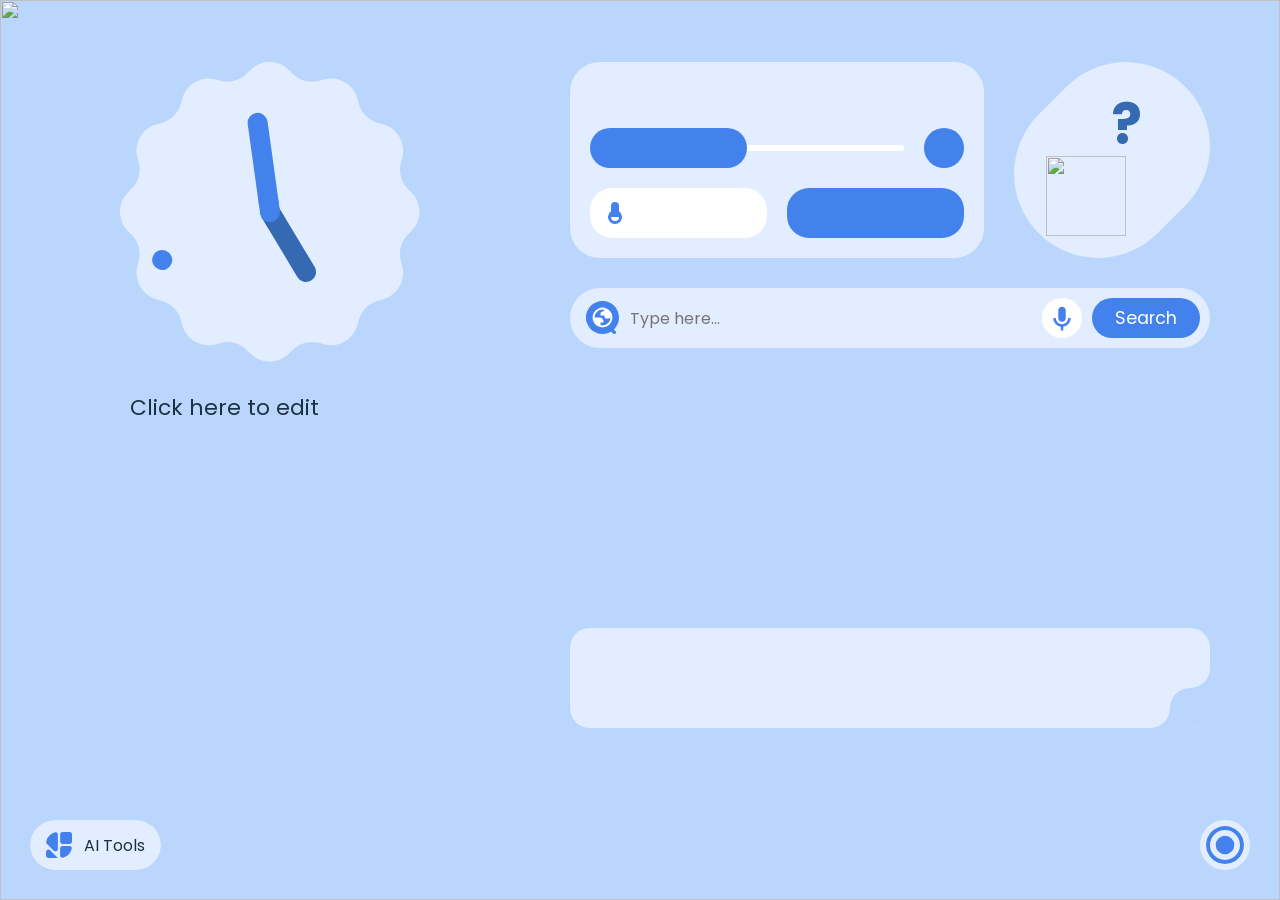
==== commit a23752e0: "Merge 6a376bd3004ee6016010dfccdd017289e0e8873a into 51b8e33f341f06b0265df836f525468c414ca405" ====
--- a/index.html
+++ b/index.html
@@ -42,6 +42,7 @@
     <script defer src="scripts/google-apps.js"></script>
     <script defer src="scripts/voice-search.js"></script>
     <script defer src="scripts/backup-restore.js"></script>
+    <script defer src="scripts/cloud-sync.js"></script>
 
     <!-- LANGUAGES SCRIPTS -->
     <script src="locales/pt.js"></script>
@@ -203,30 +204,374 @@
 
     <!-- Centered Icon Container -->
     <div id="iconContainer" class="icon-container" style="display: none;">
-        <!-- Favorites header -->
-        <div class="gapps-header">
-            <span class="gapps-header-title" id="gappsHeaderTitle">Your favorites</span>
-            <button class="gapps-edit-btn" id="gappsEditBtn" title="Edit favorites">
-                <svg xmlns="http://www.w3.org/2000/svg" width="18" height="18" viewBox="0 0 24 24">
-                    <path fill="currentColor"
-                        d="M3 17.25V21h3.75L17.81 9.94l-3.75-3.75zM20.71 7.04a1 1 0 0 0 0-1.41l-2.34-2.34a1 1 0 0 0-1.41 0l-1.83 1.83 3.75 3.75z" />
-                </svg>
-            </button>
-            <div class="gapps-edit-actions" id="gappsEditActions" style="display: none;">
-                <button class="gapps-cancel-btn" id="gappsCancelBtn">Cancel</button>
-                <button class="gapps-done-btn" id="gappsDoneBtn">Done</button>
-            </div>
-        </div>
-
-        <!-- Favorites grid (drag-and-drop enabled) -->
-        <div class="gapps-favorites-grid" id="gappsFavoritesGrid"></div>
+        <a href="https://myaccount.google.com/" class="icon-item">
+            <div class="menuicon">
+                <svg xmlns="http://www.w3.org/2000/svg" width="46" height="46" viewBox="0 0 24 24">
+                    <path fill="currentColor"
+                        d="M12 4c-4.42 0-8 3.58-8 8c0 1.95.7 3.73 1.86 5.12a9.95 9.95 0 0 1 12.28 0A7.96 7.96 0 0 0 20 12c0-4.42-3.58-8-8-8m0 9c-1.93 0-3.5-1.57-3.5-3.5S10.07 6 12 6s3.5 1.57 3.5 3.5S13.93 13 12 13"
+                        opacity="0.3" />
+                    <path fill="currentColor"
+                        d="M12 2C6.48 2 2 6.48 2 12s4.48 10 10 10s10-4.48 10-10S17.52 2 12 2m0 18c-1.74 0-3.34-.56-4.65-1.5C8.66 17.56 10.26 17 12 17s3.34.56 4.65 1.5c-1.31.94-2.91 1.5-4.65 1.5m6.14-2.88a9.95 9.95 0 0 0-12.28 0A7.96 7.96 0 0 1 4 12c0-4.42 3.58-8 8-8s8 3.58 8 8c0 1.95-.7 3.73-1.86 5.12" />
+                    <path fill="currentColor"
+                        d="M12 5.93c-1.93 0-3.5 1.57-3.5 3.5s1.57 3.5 3.5 3.5s3.5-1.57 3.5-3.5s-1.57-3.5-3.5-3.5m0 5c-.83 0-1.5-.67-1.5-1.5s.67-1.5 1.5-1.5s1.5.67 1.5 1.5s-.67 1.5-1.5 1.5" />
+                </svg>
+            </div>
+            <div class="label short">Account</div>
+        </a>
+        <a href="https://google.com/" class="icon-item">
+            <div class="menuicon">
+                <svg xmlns="http://www.w3.org/2000/svg" width="43" height="43" viewBox="-2 -2 24 24">
+                    <path fill="currentColor"
+                        d="M4.376 8.068A6 6 0 0 0 4.056 10c0 .734.132 1.437.376 2.086a5.946 5.946 0 0 0 8.57 3.045h.001a5.96 5.96 0 0 0 2.564-3.043H10.22V8.132h9.605a10 10 0 0 1-.044 3.956a10 10 0 0 1-3.52 5.71A9.96 9.96 0 0 1 10 20A9.998 9.998 0 0 1 1.118 5.401A10 10 0 0 1 10 0c2.426 0 4.651.864 6.383 2.302l-3.24 2.652a5.948 5.948 0 0 0-8.767 3.114" />
+                </svg>
+            </div>
+            <div class="label short">Search</div>
+        </a>
+        <a href="https://www.youtube.com/" class="icon-item">
+            <div class="menuicon">
+                <svg xmlns="http://www.w3.org/2000/svg" width="47" height="47" viewBox="1 0 24 24">
+                    <g fill="none" fill-rule="evenodd">
+                        <path
+                            d="m12.593 23.258l-.011.002l-.071.035l-.02.004l-.014-.004l-.071-.035q-.016-.005-.024.005l-.004.01l-.017.428l.005.02l.01.013l.104.074l.015.004l.012-.004l.104-.074l.012-.016l.004-.017l-.017-.427q-.004-.016-.017-.018m.265-.113l-.013.002l-.185.093l-.01.01l-.003.011l.018.43l.005.012l.008.007l.201.093q.019.005.029-.008l.004-.014l-.034-.614q-.005-.018-.02-.022m-.715.002a.02.02 0 0 0-.027.006l-.006.014l-.034.614q.001.018.017.024l.015-.002l.201-.093l.01-.008l.004-.011l.017-.43l-.003-.012l-.01-.01z" />
+                        <path fill="currentColor"
+                            d="M12 4c.855 0 1.732.022 2.582.058l1.004.048l.961.057l.9.061l.822.064a3.8 3.8 0 0 1 3.494 3.423l.04.425l.075.91c.07.943.122 1.971.122 2.954s-.052 2.011-.122 2.954l-.075.91l-.04.425a3.8 3.8 0 0 1-3.495 3.423l-.82.063l-.9.062l-.962.057l-1.004.048A62 62 0 0 1 12 20a62 62 0 0 1-2.582-.058l-1.004-.048l-.961-.057l-.9-.062l-.822-.063a3.8 3.8 0 0 1-3.494-3.423l-.04-.425l-.075-.91A41 41 0 0 1 2 12c0-.983.052-2.011.122-2.954l.075-.91l.04-.425A3.8 3.8 0 0 1 5.73 4.288l.821-.064l.9-.061l.962-.057l1.004-.048A62 62 0 0 1 12 4m-2 5.575v4.85c0 .462.5.75.9.52l4.2-2.425a.6.6 0 0 0 0-1.04l-4.2-2.424a.6.6 0 0 0-.9.52Z" />
+                    </g>
+                </svg>
+            </div>
+            <div class="label short">YouTube</div>
+        </a>
+        <a href="https://mail.google.com/" class="icon-item">
+            <div class="menuicon">
+                <svg xmlns="http://www.w3.org/2000/svg" width="46" height="46" viewBox="1 0 24 24">
+                    <path fill="currentColor"
+                        d="M20 18h-2V9.25L12 13L6 9.25V18H4V6h1.2l6.8 4.25L18.8 6H20m0-2H4c-1.11 0-2 .89-2 2v12a2 2 0 0 0 2 2h16a2 2 0 0 0 2-2V6a2 2 0 0 0-2-2" />
+                </svg>
+            </div>
+            <div class="label short">Gmail</div>
+        </a>
+        <a href="https://music.youtube.com/" class="icon-item">
+            <div class="menuicon">
+                <svg xmlns="http://www.w3.org/2000/svg" width="46" height="46" viewBox="0 0 24 24">
+                    <g fill="currentColor" fill-rule="evenodd" clip-rule="evenodd">
+                        <path
+                            d="M8.217 8.286C9.265 7.254 10.514 6.743 12 6.743s2.735.51 3.783 1.543s1.562 2.258 1.562 3.714s-.514 2.68-1.562 3.713s-2.297 1.543-3.783 1.543s-2.735-.51-3.783-1.543S6.655 13.455 6.655 12s.514-2.682 1.562-3.714m6.977 3.715L10 14.91V9.088z" />
+                        <path
+                            d="M19.071 18.966Q22.001 16.08 22 12q0-4.081-2.929-6.967Q16.141 2.147 12 2.147T4.929 5.033T2 12q0 4.08 2.929 6.966q2.93 2.886 7.071 2.886q4.142 0 7.071-2.886M12 5.433c-1.827 0-3.407.644-4.702 1.92C6.002 8.63 5.345 10.19 5.345 12c0 1.809.657 3.37 1.953 4.646c1.295 1.276 2.874 1.92 4.702 1.92s3.407-.644 4.702-1.92c1.296-1.276 1.953-2.837 1.953-4.646c0-1.81-.657-3.37-1.953-4.647c-1.295-1.276-2.875-1.92-4.702-1.92" />
+                    </g>
+                </svg>
+            </div>
+            <div class="label short">YTMusic</div>
+        </a>
+        <a href="https://maps.google.com/" class="icon-item">
+            <div class="menuicon">
+                <svg width="36" height="36" viewBox="0 0 24 24" xmlns="http://www.w3.org/2000/svg">
+                    <path fill="currentColor"
+                        d="M4.456 12.367c-.515-1.143-.829-2.42-.83-3.994.001-2.05.739-3.927 1.962-5.383A8.354 8.354 0 0 1 12 0c.882 0 1.732.137 2.53.39a8.393 8.393 0 0 1 4.9 4.124c-.006.008 0 0 0 0a8.334 8.334 0 0 1 .943 3.859c0 5.078-3.256 7.061-6.05 11.429C12.625 22.426 13.096 24 12 24c-1.096 0-.625-1.574-2.323-4.198-1.955-3.058-4.057-4.854-5.221-7.435Zm5.096-6.059-.008.01a3.202 3.202 0 0 0 4.893 4.133l.03-.035a3.202 3.202 0 0 0-4.915-4.107z" />
+                </svg>
+            </div>
+            <div class="label short">Maps</div>
+        </a>
+        <a href="https://play.google.com/" class="icon-item">
+            <div class="menuicon">
+                <svg xmlns="http://www.w3.org/2000/svg" width="38" height="38" viewBox="0 0 16 16">
+                    <path fill="currentColor"
+                        d="M14.222 9.374c1.037-.61 1.037-2.137 0-2.748L11.528 5.04 8.32 8l3.207 2.96zm-3.595 2.116L7.583 8.68 1.03 14.73c.201 1.029 1.36 1.61 2.303 1.055zM1 13.396V2.603L6.846 8zM1.03 1.27l6.553 6.05 3.044-2.81L3.333.215C2.39-.341 1.231.24 1.03 1.27" />
+                </svg>
+            </div>
+            <div class="label short">Play</div>
+        </a>
+        <a href="https://drive.google.com/" class="icon-item">
+            <div class="menuicon">
+                <svg xmlns="http://www.w3.org/2000/svg" width="40" height="40" viewBox="0 0 24 24">
+                    <path fill="currentColor"
+                        d="M12.01 1.485c-2.082 0-3.754.02-3.743.047.01.02 1.708 3.001 3.774 6.62l3.76 6.574h3.76c2.081 0 3.753-.02 3.742-.047-.005-.02-1.708-3.001-3.775-6.62l-3.76-6.574zm-4.76 1.73a789.828 789.861 0 0 0-3.63 6.319L0 15.868l1.89 3.298 1.885 3.297 3.62-6.335 3.618-6.33-1.88-3.287C8.1 4.704 7.255 3.22 7.25 3.214zm2.259 12.653-.203.348c-.114.198-.96 1.672-1.88 3.287a423.93 423.948 0 0 1-1.698 2.97c-.01.026 3.24.042 7.222.042h7.244l1.796-3.157c.992-1.734 1.85-3.23 1.906-3.323l.104-.167h-7.249z" />
+                </svg>
+            </div>
+            <div class="label short">Drive</div>
+        </a>
+        <a href="https://photos.google.com/" class="icon-item">
+            <div class="menuicon">
+                <svg xmlns="http://www.w3.org/2000/svg" width="42" height="42" viewBox="0 0 256 256">
+                    <g fill="currentColor">
+                        <path
+                            d="M192 88a63.7 63.7 0 0 1-14 40h-50V24a64 64 0 0 1 64 64M64 168a64 64 0 0 0 64 64V128H78a63.7 63.7 0 0 0-14 40"
+                            opacity=".2" />
+                        <path
+                            d="M232 120h-39.51A72 72 0 0 0 128 16a8 8 0 0 0-8 8v39.51A72 72 0 0 0 16 128a8 8 0 0 0 8 8h39.51A72 72 0 0 0 128 240a8 8 0 0 0 8-8v-39.51A72 72 0 0 0 240 128a8 8 0 0 0-8-8M120 223.43A56.09 56.09 0 0 1 72 168a55.3 55.3 0 0 1 10-32h38ZM120 120H32.57A56.09 56.09 0 0 1 88 72a55.3 55.3 0 0 1 32 10Zm16-87.43A56.09 56.09 0 0 1 184 88a55.3 55.3 0 0 1-10 32h-38ZM168 184a55.3 55.3 0 0 1-32-10v-38h87.43A56.09 56.09 0 0 1 168 184" />
+                    </g>
+                </svg>
+            </div>
+            <div class="label short">Photos</div>
+        </a>
+        <a href="https://translate.google.com/" class="icon-item">
+            <div class="menuicon">
+                <svg xmlns="http://www.w3.org/2000/svg" width="40" height="40" viewBox="0 0 24 24">
+                    <path fill="currentColor"
+                        d="m12 22-1-3H4q-.825 0-1.412-.587T2 17V4q0-.825.588-1.412T4 2h6l.875 3H20q.875 0 1.438.563T22 7v13q0 .825-.562 1.413T20 22zm-4.85-7.4q1.725 0 2.838-1.112T11.1 10.6q0-.2-.012-.362t-.063-.338h-3.95v1.55H9.3q-.2.7-.763 1.088t-1.362.387q-.975 0-1.675-.7T4.8 10.5t.7-1.725 1.675-.7q.45 0 .85.163t.725.487L9.975 7.55Q9.45 7 8.712 6.7T7.15 6.4q-1.675 0-2.863 1.188T3.1 10.5t1.188 2.913T7.15 14.6m6.7.5.55-.525q-.35-.425-.637-.825t-.563-.85zm1.25-1.275q.7-.825 1.063-1.575t.487-1.175h-3.975l.3 1.05h1q.2.375.475.813t.65.887M13 21h7q.45 0 .725-.288T21 20V7q0-.45-.275-.725T20 6h-8.825l1.175 4.05h1.975V9h1.025v1.05H19v1.025h-1.275q-.25.95-.75 1.85T15.8 14.6l2.725 2.675L17.8 18l-2.7-2.7-.9.925L15 19z" />
+                </svg>
+            </div>
+            <div class="label short">Translate</div>
+        </a>
+        <a href="https://calendar.google.com/" class="icon-item">
+            <div class="menuicon">
+                <svg xmlns="http://www.w3.org/2000/svg" width="36" height="36" viewBox="0 0 24 24">
+                    <path fill="currentColor"
+                        d="M18.316 5.684H24v12.632h-5.684zM5.684 24h12.632v-5.684H5.684zM18.316 5.684V0H1.895A1.894 1.894 0 0 0 0 1.895v16.421h5.684V5.684zm-7.207 6.25v-.065q.407-.216.687-.617c.28-.401.279-.595.279-.982q0-.568-.3-1.025a2.05 2.05 0 0 0-.832-.714 2.7 2.7 0 0 0-1.197-.257q-.9 0-1.481.467-.579.467-.793 1.078l1.085.452q.13-.374.413-.633.284-.258.767-.257.495 0 .816.264a.86.86 0 0 1 .322.703q0 .495-.36.778t-.886.284h-.567v1.085h.633q.611 0 1.02.327.407.327.407.843 0 .505-.387.832c-.387.327-.565.327-.924.327q-.527 0-.897-.311-.372-.312-.521-.881l-1.096.452q.268.923.977 1.401.707.479 1.538.477a2.84 2.84 0 0 0 1.293-.291q.574-.29.902-.794.327-.505.327-1.149 0-.643-.344-1.105a2.07 2.07 0 0 0-.881-.689m2.093-1.931.602.913L15 10.045v5.744h1.187V8.446h-.827zM22.105 0h-3.289v5.184H24V1.895A1.894 1.894 0 0 0 22.105 0m-3.289 23.5 4.684-4.684h-4.684zM0 22.105C0 23.152.848 24 1.895 24h3.289v-5.184H0z" />
+                </svg>
+            </div>
+            <div class="label short">Calendar</div>
+        </a>
+        <a href="https://meet.google.com/" class="icon-item">
+            <div class="menuicon">
+                <svg xmlns="http://www.w3.org/2000/svg" viewBox="0 0 50 50" width="41" height="41">
+                    <path fill="currentColor"
+                        d="M2 18L2 32 12 32 12 18zM39 9v4.31l-10 9V16H14V6h22C37.66 6 39 7.34 39 9zM29 27.69l10 9V41c0 1.66-1.34 3-3 3H14V34h15V27.69zM12 34v10H5c-1.657 0-3-1.343-3-3v-7H12zM12 6L12 16 2 16zM29 25L39 16 39 34zM49 9.25v31.5c0 .87-1.03 1.33-1.67.75L41 35.8V14.2l6.33-5.7C47.97 7.92 49 8.38 49 9.25z" />
+                </svg>
+            </div>
+            <div class="label short">Meet</div>
+        </a>
+        <a href="https://chat.google.com/" class="icon-item">
+            <div class="menuicon">
+                <svg xmlns="http://www.w3.org/2000/svg" width="36" height="36" viewBox="0 0 24 24">
+                    <path fill="currentColor"
+                        d="M1.637 0C.733 0 0 .733 0 1.637v16.5c0 .904.733 1.636 1.637 1.636h3.955v3.323c0 .804.97 1.207 1.539.638l3.963-3.96h11.27c.903 0 1.636-.733 1.636-1.637V5.592L18.408 0Zm3.955 5.592h12.816v8.59H8.455l-2.863 2.863Z" />
+                </svg>
+            </div>
+            <div class="label short">Chat</div>
+        </a>
+        <a href="https://news.google.com/" class="icon-item">
+            <div class="menuicon">
+                <svg xmlns="http://www.w3.org/2000/svg" width="40" height="40" viewBox="0 0 24 24">
+                    <path fill="currentColor"
+                        d="M21.267 21.2a.614.614 0 0 1-.613.613H3.344a.614.614 0 0 1-.612-.613V8.115a.614.614 0 0 1 .613-.613h17.309a.614.614 0 0 1 .613.613zm-3.032-3.42v-1.195a.08.08 0 0 0-.08-.08h-5.373v1.361h5.373a.08.08 0 0 0 .08-.083zm.817-2.587v-1.201a.08.08 0 0 0-.079-.082h-6.19v1.362h6.189a.08.08 0 0 0 .08-.078v-.004zm-.817-2.588V11.4a.08.08 0 0 0-.08-.08h-5.373v1.361h5.373a.08.08 0 0 0 .08-.079zM8.15 14.045v1.226h1.77c-.145.748-.804 1.292-1.77 1.292a1.976 1.976 0 0 1 0-3.95 1.77 1.77 0 0 1 1.253.49l.934-.932a3.14 3.14 0 0 0-2.187-.853 3.268 3.268 0 1 0 0 6.537c1.89 0 3.133-1.328 3.133-3.197a4 4 0 0 0-.052-.619zM2.27 7.654a.616.616 0 0 1 .613-.613h12.154l-1.269-3.49a.595.595 0 0 0-.743-.383L.368 7.775a.594.594 0 0 0-.323.775l2.225 6.112za.616.616 0 0 1 .613-.613h12.154l-1.269-3.49a.595.595 0 0 0-.743-.383L.368 7.775a.594.594 0 0 0-.323.775l2.225 6.112zm21.312-.31-8.803-2.37.751 2.067h5.584a.614.614 0 0 1 .613.613v8.794l2.247-8.365a.59.59 0 0 0-.392-.74m-4.496-1.675V2.795a.61.61 0 0 0-.611-.608H5.524a.61.61 0 0 0-.616.605v2.837l8.39-3.052a.594.594 0 0 1 .743.39l.544 1.497z" />
+                </svg>
+            </div>
+            <div class="label short">News</div>
+        </a>
+        <a href="https://contacts.google.com/" class="icon-item">
+            <div class="menuicon">
+                <svg xmlns="http://www.w3.org/2000/svg" width="40" height="40" viewBox="0 0 24 24">
+                    <path fill="currentColor"
+                        d="M4.625 22q-.4 0-.725-.325t-.325-.725v-2.625q0-2.25 1.4-3.975t3.6-2.2q-1 .7-1.55 1.762t-.55 2.288v4.75q0 .275.075.55t.25.5zM8.3 22q-.425 0-.737-.312t-.313-.738V16.2q0-1.75 1.238-2.975T11.475 12H16.2q1.75 0 2.975 1.225T20.4 16.2v1.6q0 1.75-1.225 2.975T16.2 22zM12 9.9q-1.65 0-2.8-1.15t-1.15-2.8 1.15-2.8T12 2t2.8 1.15 1.15 2.8-1.15 2.8T12 9.9" />
+                </svg>
+            </div>
+            <div class="label short">Contacts</div>
+        </a>
+        <a href="https://myadcenter.google.com/" class="icon-item">
+            <div class="menuicon">
+                <svg xmlns="http://www.w3.org/2000/svg" width="40" height="40" viewBox="0 0 24 24">
+                    <path fill="currentColor"
+                        d="M10.275 12q-.7 0-1.15-.525T8.8 10.25l.3-1.8q.2-1.075 1.013-1.763T12 6q1.1 0 1.913.688t1.012 1.762l.3 1.8q.125.7-.325 1.225T13.75 12zm.6-2h2.275l-.2-1.225q-.05-.35-.325-.562T12 8t-.612.213-.313.562zM3.1 12.975q-.575.025-.988-.225t-.537-.775q-.05-.225-.025-.45t.125-.425q0 .025-.025-.1-.05-.05-.25-.6-.05-.3.075-.575T1.8 9.35l.05-.05q.05-.475.388-.8t.837-.325q.075 0 .475.1l.075-.025q.125-.125.325-.187T4.375 8q.275 0 .488.088t.337.262q.025 0 .038.013t.037.012q.35.025.612.212t.388.513q.05.175.038.338t-.063.312q0 .025.025.1.175.175.275.388t.1.437q0 .1-.15.525-.025.05 0 .1l.05.4q0 .525-.437.9t-1.063.375zM20 13q-.825 0-1.412-.587T18 11q0-.3.088-.562t.237-.513l-.7-.625q-.25-.2-.088-.5T18 8.5h2q.825 0 1.413.588T22 10.5v.5q0 .825-.587 1.413T20 13M0 17v-.575q0-1.1 1.113-1.763T4 14q.325 0 .625.013t.575.062q-.35.5-.525 1.075T4.5 16.375V18H1q-.425 0-.712-.288T0 17m6 0v-.625q0-1.625 1.663-2.625t4.337-1q2.7 0 4.35 1T18 16.375V17q0 .425-.288.713T17 18H7q-.425 0-.712-.288T6 17m14-3q1.8 0 2.9.663t1.1 1.762V17q0 .425-.288.713T23 18h-3.5v-1.625q0-.65-.162-1.225t-.488-1.075q.275-.05.563-.062T20 14m-8 .75q-1.425 0-2.55.375T8.125 16H15.9q-.225-.5-1.338-.875T12 14.75M12.025 9" />
+                </svg>
+            </div>
+            <div class="label short one">My Ad Ce...</div>
+            <div class="label full">My Ad<br>Center</div>
+        </a>
+        <a href="https://business.google.com/" class="icon-item">
+            <div class="menuicon">
+                <svg xmlns="http://www.w3.org/2000/svg" width="40" height="40" viewBox="0 0 24 24">
+                    <path fill="currentColor"
+                        d="M22 8.5c0 1.37-1.12 2.5-2.5 2.5S17 9.87 17 8.5c0 1.37-1.12 2.5-2.5 2.5S12 9.87 12 8.5c0 1.37-1.12 2.5-2.5 2.5S7 9.87 7 8.5C7 9.87 5.88 11 4.5 11S2 9.87 2 8.5l1.39-5.42S3.68 2 4.7 2h14.6c1.02 0 1.31 1.08 1.31 1.08zm-1 3.7V20c0 1.1-.9 2-2 2H5c-1.1 0-2-.9-2-2v-7.8a3.96 3.96 0 0 0 4-.58c.69.55 1.56.88 2.5.88.95 0 1.82-.33 2.5-.88.69.55 1.56.88 2.5.88.95 0 1.82-.33 2.5-.88.68.55 1.56.88 2.5.88.53 0 1.04-.11 1.5-.3m-2 5.13c0-.2 0-.41-.05-.63l-.03-.16h-2.97v1.17h1.81c-.06.22-.14.44-.31.62-.33.33-.78.51-1.26.51-.5 0-.99-.21-1.35-.56-.69-.71-.69-1.86.02-2.58.69-.7 1.83-.7 2.55-.03l.14.13.84-.85-.16-.14c-.56-.52-1.3-.81-2.08-.81h-.01c-.81 0-1.57.31-2.14.87-.59.58-.92 1.34-.92 2.13 0 .8.31 1.54.88 2.09a3.2 3.2 0 0 0 2.22.91h.02c.8 0 1.51-.29 2.03-.8.47-.48.77-1.2.77-1.87" />
+                </svg>
+            </div>
+            <div class="label short one">Business ...</div>
+            <div class="label full">Business<br>Profile</div>
+        </a>
+        <a href="https://google.com/shopping/" class="icon-item">
+            <div class="menuicon">
+                <svg xmlns="http://www.w3.org/2000/svg" width="39" height="39" viewBox="0 0 24 24">
+                    <path fill="currentColor"
+                        d="M11.175 22q-.375 0-.75-.15t-.675-.45L2.6 14.25q-.3-.3-.438-.663t-.137-.737t.138-.75t.437-.675L11.4 2.6q.275-.275.65-.438T12.825 2H20q.825 0 1.413.587T22 4v7.175q0 .4-.15.763t-.425.637L12.6 21.4q-.3.3-.675.45t-.75.15M17.5 8q.625 0 1.063-.437T19 6.5t-.437-1.062T17.5 5t-1.062.438T16 6.5t.438 1.063T17.5 8" />
+                </svg>
+            </div>
+            <div class="label short">Shopping</div>
+        </a>
 
         <div class="separator"></div>
 
-        <!-- All other apps -->
-        <div class="gapps-others-grid" id="gappsOthersGrid"></div>
+        <a href="https://docs.google.com/document/" class="icon-item">
+            <div class="menuicon">
+                <svg xmlns="http://www.w3.org/2000/svg" width="39" height="39" viewBox="0 0 24 24">
+                    <path fill="currentColor"
+                        d="M14.727 6.727H14V0H4.91c-.905 0-1.637.732-1.637 1.636v20.728c0 .904.732 1.636 1.636 1.636h14.182c.904 0 1.636-.732 1.636-1.636V6.727zm-.545 10.455H7.09v-1.364h7.09v1.364zm2.727-3.273H7.091v-1.364h9.818zm0-3.273H7.091V9.273h9.818zM14.727 6h6l-6-6z" />
+                </svg>
+            </div>
+            <div class="label short">Docs</div>
+        </a>
+        <a href="https://docs.google.com/spreadsheets/" class="icon-item">
+            <div class="menuicon">
+                <svg xmlns="http://www.w3.org/2000/svg" width="39" height="39" viewBox="0 0 24 24">
+                    <path fill="currentColor"
+                        d="M11.318 12.545H7.91v-1.909h3.41v1.91zM14.728 0v6h6zm1.363 10.636h-3.41v1.91h3.41zm0 3.273h-3.41v1.91h3.41zM20.727 6.5v15.864c0 .904-.732 1.636-1.636 1.636H4.909a1.636 1.636 0 0 1-1.636-1.636V1.636C3.273.732 4.005 0 4.909 0h9.318v6.5zm-3.273 2.773H6.545v7.909h10.91v-7.91zm-6.136 4.636H7.91v1.91h3.41v-1.91z" />
+                </svg>
+            </div>
+            <div class="label short">Sheets</div>
+        </a>
+        <a href="https://docs.google.com/presentation/" class="icon-item">
+            <div class="menuicon">
+                <svg xmlns="http://www.w3.org/2000/svg" width="39" height="39" viewBox="0 0 24 24">
+                    <path fill="currentColor"
+                        d="M16.09 15.273H7.91v-4.637h8.18zm1.728-8.523h2.91v15.614c0 .904-.733 1.636-1.637 1.636H4.909a1.636 1.636 0 0 1-1.636-1.636V1.636C3.273.732 4.005 0 4.909 0h9.068v6.75zm-.363 2.523H6.545v7.363h10.91zm-2.728-5.979V6h6.001l-6-6v3.294z" />
+                </svg>
+            </div>
+            <div class="label short">Slides</div>
+        </a>
+        <a href="https://docs.google.com/forms/" class="icon-item">
+            <div class="menuicon">
+                <svg xmlns="http://www.w3.org/2000/svg" width="39" height="39" viewBox="0 0 24 24">
+                    <path fill="currentColor"
+                        d="M14.727 6h6l-6-6zm0 .727H14V0H4.91c-.905 0-1.637.732-1.637 1.636v20.728c0 .904.732 1.636 1.636 1.636h14.182c.904 0 1.636-.732 1.636-1.636V6.727zM7.91 17.318a.819.819 0 1 1 .001-1.638.819.819 0 0 1 0 1.638zm0-3.273a.819.819 0 1 1 .001-1.637.819.819 0 0 1 0 1.637zm0-3.272a.819.819 0 1 1 .001-1.638.819.819 0 0 1 0 1.638zm9 6.409h-6.818v-1.364h6.818zm0-3.273h-6.818v-1.364h6.818zm0-3.273h-6.818V9.273h6.818z" />
+                </svg>
+            </div>
+            <div class="label short">Forms</div>
+        </a>
+        <a href="https://keep.google.com/" class="icon-item">
+            <div class="menuicon">
+                <svg xmlns="http://www.w3.org/2000/svg" width="39" height="39" viewBox="0 0 24 24">
+                    <path fill="currentColor"
+                        d="M4.908 0c-.904 0-1.635.733-1.635 1.637v20.726c0 .904.732 1.637 1.635 1.637H19.09c.904 0 1.637-.733 1.637-1.637V6.5h-6.5V0zm9.819 0v6h6zM11.97 8.229c.224 0 .571.031.765.072.2.04.576.185.842.312.828.414 1.467 1.164 1.774 2.088.168.511.188 1.34.05 1.865a3.75 3.75 0 0 1-1.277 1.952l-.25.193h-1.87c-2.134 0-1.931.042-2.478-.494a3.35 3.35 0 0 1-.984-1.844c-.148-.766-.053-1.437.32-2.203.19-.399.303-.556.65-.899.68-.679 1.513-1.037 2.458-1.042m-1.866 7.863h3.781v1.328h-3.779v-1.328z" />
+                </svg>
+            </div>
+            <div class="label short">Keep</div>
+        </a>
+        <a href="https://google.com/finance/" class="icon-item">
+            <div class="menuicon">
+                <svg xmlns="http://www.w3.org/2000/svg" width="40" height="40" viewBox="0 0 24 24">
+                    <path fill="currentColor"
+                        d="M8 11.75V7.5q0-.625.438-1.062T9.5 6t1.063.438T11 7.5v4.25q0 .625-.437 1.063T9.5 13.25t-1.062-.437T8 11.75m5-.225V3.5q0-.625.438-1.062T14.5 2t1.063.438T16 3.5v8.025q0 .75-.462 1.125t-1.038.375-1.037-.375T13 11.525m-10 3.45V11.5q0-.625.438-1.062T4.5 10t1.063.438T6 11.5v3.475q0 .75-.462 1.125t-1.038.375-1.037-.375T3 14.975m2.4 6.075q-.65 0-.913-.612T4.7 19.35l4.1-4.1q.275-.275.663-.3t.687.25L13 17.65l5.6-5.6H18q-.425 0-.712-.288T17 11.05t.288-.712.712-.288h3q.425 0 .713.288t.287.712v3q0 .425-.288.713T21 15.05t-.712-.288T20 14.05v-.6l-6.25 6.25q-.275.275-.663.3t-.687-.25L9.55 17.3 6.1 20.75q-.125.125-.312.213t-.388.087" />
+                </svg>
+            </div>
+            <div class="label short">Finance</div>
+        </a>
+        <a href="https://ads.google.com/" class="icon-item">
+            <div class="menuicon">
+                <svg xmlns="http://www.w3.org/2000/svg" width="42" height="42" viewBox="0 0 48 48">
+                    <defs>
+                        <mask id="ipTGoogleAds0">
+                            <g fill="none" stroke="#fff" stroke-width="4">
+                                <path fill="#555"
+                                    d="M41.355 34.153L29.522 8.776a6 6 0 0 0-10.876 5.072L30.48 39.224a6 6 0 1 0 10.876-5.071Z" />
+                                <path stroke-linecap="round"
+                                    d="M23.438 26.536L17.52 39.224a6 6 0 0 1-7.974 2.902v0a6 6 0 0 1-2.902-7.973L18.374 9" />
+                                <circle cx="12.083" cy="36.688" r="6" fill="#555"
+                                    transform="rotate(25 12.083 36.688)" />
+                            </g>
+                        </mask>
+                    </defs>
+                    <path fill="currentColor" d="M0 0h48v48H0z" mask="url(#ipTGoogleAds0)" />
+                </svg>
+            </div>
+            <div class="label short">Google Ads</div>
+        </a>
+        <a href="https://analytics.google.com/" class="icon-item">
+            <div class="menuicon">
+                <svg xmlns="http://www.w3.org/2000/svg" width="36" height="36" viewBox="0 0 24 24">
+                    <path fill="currentColor"
+                        d="M22.84 2.998v17.999a2.983 2.983 0 0 1-2.967 2.998 3 3 0 0 1-.368-.02 3.06 3.06 0 0 1-2.61-3.1V3.12A3.06 3.06 0 0 1 19.51.02a2.983 2.983 0 0 1 3.329 2.978zM4.133 18.055a2.973 2.973 0 1 0 0 5.945 2.973 2.973 0 0 0 0-5.945m7.872-9.01h-.05a3.06 3.06 0 0 0-2.892 3.126v7.985c0 2.167.954 3.482 2.35 3.763a2.978 2.978 0 0 0 3.57-2.927v-8.959a2.983 2.983 0 0 0-2.978-2.988" />
+                </svg>
+            </div>
+            <div class="label short one">Google A...</div>
+            <div class="label full">Google<br>Analytics</div>
+        </a>
+        <a href="https://passwords.google.com/" class="icon-item">
+            <div class="menuicon">
+                <svg xmlns="http://www.w3.org/2000/svg" width="38" height="38" viewBox="0 0 24 24">
+                    <path fill="currentColor"
+                        d="M6.545 14.182c.6 0 1.109-.21 1.528-.627.436-.436.654-.954.654-1.555s-.218-1.109-.654-1.528a2.036 2.036 0 0 0-1.528-.654c-.6 0-1.118.218-1.555.654A2.079 2.079 0 0 0 4.363 12c0 .6.21 1.118.627 1.555.436.418.954.627 1.555.627zm0 4.363c-1.818 0-3.363-.636-4.636-1.909C.636 15.363 0 13.818 0 12s.636-3.363 1.909-4.637c1.273-1.272 2.818-1.908 4.636-1.908a6.39 6.39 0 0 1 3.409.954 6.22 6.22 0 0 1 2.4 2.59h9.464c.6 0 1.109.22 1.527.655.436.418.655.927.655 1.528v5.18c0 .6-.219 1.119-.655 1.556a2.079 2.079 0 0 1-1.527.627h-4.91a2.17 2.17 0 0 1-1.554-.627 2.17 2.17 0 0 1-.627-1.555v-1.364h-2.374a6.009 6.009 0 0 1-2.373 2.618 6.676 6.676 0 0 1-3.435.928Zm4.31-5.727h6.054v3.545h1.636v-1.364a.775.775 0 0 1 .219-.574.816.816 0 0 1 .6-.246.73.73 0 0 1 .573.246.73.73 0 0 1 .246.574v1.364h1.635v-5.181H10.855a4.336 4.336 0 0 0-1.528-2.537 4.193 4.193 0 0 0-2.782-1.008 4.202 4.202 0 0 0-3.081 1.281C2.61 9.772 2.182 10.8 2.182 12c0 1.2.428 2.228 1.282 3.081a4.202 4.202 0 0 0 3.081 1.282c1.055 0 1.982-.327 2.782-.982a4.461 4.461 0 0 0 1.528-2.563z" />
+                </svg>
+            </div>
+            <div class="label short one">Password ...</div>
+            <div class="label full">Password<br>Manager</div>
+        </a>
+        <a href="https://one.google.com/" class="icon-item">
+            <div class="menuicon">
+                <svg xmlns="http://www.w3.org/2000/svg" width="43" height="43" viewBox="0 0 24 24">
+                    <g fill="none" stroke="currentColor" stroke-linecap="round" stroke-linejoin="round"
+                        stroke-width="2">
+                        <path d="M11 5v13.982a2 2 0 0 0 4 0V5a2 2 0 1 0-4 0" />
+                        <path
+                            d="M6.63 8.407a2.125 2.125 0 0 0-.074 2.944c.77.834 2.051.869 2.862.077l4.95-4.834c.812-.792.846-2.11.076-2.945a1.984 1.984 0 0 0-2.861-.077z" />
+                    </g>
+                </svg>
+            </div>
+            <div class="label short one">Google O...</div>
+            <div class="label full">Google<br>One</div>
+        </a>
+        <a href="https://google.com/travel/" class="icon-item">
+            <div class="menuicon">
+                <svg xmlns="http://www.w3.org/2000/svg" width="43" height="43" viewBox="0 0 24 24">
+                    <path fill="currentColor"
+                        d="M11 6h2V4h-2zm1 6q-1.9 0-3.625-.788T5 9.45V8q0-.825.588-1.412T7 6h2V3q0-.425.288-.712T10 2h4q.425 0 .713.288T15 3v3h2q.825 0 1.413.588T19 8v1.45q-1.65.975-3.375 1.763T12 12m-5 9q-.825 0-1.412-.587T5 19v-7.3q1.4.85 2.888 1.45t3.112.8V14q0 .425.288.713T12 15t.713-.288T13 14v-.05q1.625-.2 3.113-.8T19 11.7V19q0 .825-.587 1.413T17 21q0 .425-.288.713T16 22q-.4 0-.562-.363T15 21H9q0 .425-.288.713T8 22q-.4 0-.562-.363T7 21" />
+                </svg>
+            </div>
+            <div class="label short">Travel</div>
+        </a>
+        <a href="https://classroom.google.com/" class="icon-item">
+            <div class="menuicon">
+                <svg xmlns="http://www.w3.org/2000/svg" width="36" height="36" viewBox="0 0 24 24">
+                    <path fill="currentColor"
+                        d="M1.637 1.637C.732 1.637 0 2.369 0 3.273v17.454c0 .904.732 1.636 1.637 1.636h20.726c.905 0 1.637-.732 1.637-1.636V3.273c0-.904-.732-1.636-1.637-1.636zm.545 2.181h19.636v16.364h-2.726v-1.09h-4.91v1.09h-12zM12 8.182a1.636 1.636 0 1 0 0 3.273 1.636 1.636 0 1 0 0-3.273m-4.363 1.91c-.678 0-1.229.55-1.229 1.226a1.228 1.228 0 0 0 2.455 0c0-.677-.549-1.226-1.226-1.226m8.726 0a1.227 1.227 0 1 0 0 2.453 1.227 1.227 0 0 0 0-2.453M12 12.545c-1.179 0-2.413.401-3.148 1.006a4.1 4.1 0 0 0-1.215-.188c-1.314 0-2.729.695-2.729 1.559v.896h14.184v-.896c0-.864-1.415-1.559-2.729-1.559-.41 0-.83.068-1.215.188-.735-.605-1.969-1.006-3.148-1.006" />
+                </svg>
+            </div>
+            <div class="label short">Classroom</div>
+        </a>
+        <a href="https://books.google.com/" class="icon-item">
+            <div class="menuicon">
+                <svg xmlns="http://www.w3.org/2000/svg" width="41" height="41" viewBox="0 0 24 24">
+                    <path fill="currentColor"
+                        d="M18 22a2 2 0 0 0 2-2V4a2 2 0 0 0-2-2h-6v7L9.5 7.5 7 9V2H6a2 2 0 0 0-2 2v16a2 2 0 0 0 2 2z" />
+                </svg>
+            </div>
+            <div class="label short">Books</div>
+        </a>
+        <a href="https://blogger.com/" class="icon-item">
+            <div class="menuicon">
+                <svg xmlns="http://www.w3.org/2000/svg" width="37" height="37" viewBox="0 0 24 24">
+                    <path fill="currentColor"
+                        d="M21.976 24H2.026C.9 24 0 23.1 0 21.976V2.026C0 .9.9 0 2.025 0H22.05C23.1 0 24 .9 24 2.025v19.95C24 23.1 23.1 24 21.976 24M12 3.975H9A5.025 5.025 0 0 0 3.975 9v6A5.025 5.025 0 0 0 9 20.024h6A5.025 5.025 0 0 0 20.024 15v-3.975c0-.6-.45-1.05-1.05-1.05H18a.995.995 0 0 1-.976-.976A5.025 5.025 0 0 0 12 3.973zm3.074 12H9c-.525 0-.975-.45-.975-.975s.45-.976.975-.976h6.074c.526 0 .977.45.977.976s-.45.976-.975.976zm-2.55-7.95c.527 0 .976.45.976.975s-.45.975-.975.975h-3.6c-.525 0-.976-.45-.976-.975s.45-.975.975-.975z" />
+                </svg>
+            </div>
+            <div class="label short">Blogger</div>
+        </a>
+        <a href="https://earth.google.com/" class="icon-item">
+            <div class="menuicon">
+                <svg xmlns="http://www.w3.org/2000/svg" width="43" height="43" viewBox="0 0 24 24">
+                    <path fill="currentColor"
+                        d="M12 12.14c-.91-1.37-1.86-2.36-2.86-2.95-1-.6-1.87-.81-2.64-.64-.73.18-1.36.59-1.86 1.25-.44.59-.64 1.26-.64 2.01V12c0 .78.11 1.58.36 2.39.09.25.14.25.19 0 .12-.62.41-1.08.86-1.36.46-.28 1.06-.27 1.81.02.75.3 1.48.95 2.2 1.9 1.28 1.72 2.78 2.77 4.5 3.14 2.22.32 3.89-.39 5.02-2.09.31-.61.56-1.14.7-1.61.09-.31.05-.34-.14-.09-.47.62-1.1 1.03-1.9 1.2-.8.2-1.71 0-2.74-.5-1.03-.57-1.98-1.5-2.86-2.86m4.97-3.98c-1.56-2.35-3.25-3.66-5.06-3.99-1.44-.22-3 .28-4.69 1.5-.22.16-.32.24-.31.26.02.02.15-.04.4-.16 2.5-1.22 4.91.06 7.22 3.84.5.84 1.02 1.5 1.57 1.97s1.06.75 1.55.84c.48.08.92.08 1.31-.04.39-.13.74-.33 1.04-.61 0-.6-.09-1.27-.31-1.97-.5.12-.95.08-1.34-.12-.39-.18-.85-.71-1.38-1.52M12 2c2.75 0 5.1 1 7.05 2.95S22 9.25 22 12s-1 5.1-2.95 7.05S14.75 22 12 22s-5.1-1-7.05-2.95S2 14.75 2 12s1-5.1 2.95-7.05S9.25 2 12 2" />
+                </svg>
+            </div>
+            <div class="label short">Earth</div>
+        </a>
+        <a href="https://artsandculture.google.com/" class="icon-item">
+            <div class="menuicon">
+                <svg xmlns="http://www.w3.org/2000/svg" width="43" height="43" viewBox="0 0 24 24">
+                    <path fill="currentColor"
+                        d="M12 2C6.5 2 2 6.5 2 12s4.5 10 10 10 10-4.5 10-10S17.5 2 12 2m5 15H7v-2h10zm-9-3v-3h2v3zm3 0v-3h2v3zm3 0v-3h2v3zm3-4H7V8.5L12 6l5 2.5z" />
+                </svg>
+            </div>
+            <div class="label short one">Arts and ...</div>
+            <div class="label full">Arts and<br>Culture</div>
+        </a>
+        <a href="https://google.com/save/" class="icon-item">
+            <div class="menuicon">
+                <svg xmlns="http://www.w3.org/2000/svg" width="42" height="42" viewBox="0 0 24 24">
+                    <path fill="currentColor" stroke="currentColor" stroke-linecap="round" stroke-linejoin="round"
+                        d="M6 6.2c0-1.12 0-1.68.218-2.108a2 2 0 0 1 .874-.874C7.52 3 8.08 3 9.2 3h5.6c1.12 0 1.68 0 2.108.218a2 2 0 0 1 .874.874C18 4.52 18 5.08 18 6.2v13.305c0 .486 0 .729-.101.862a.5.5 0 0 1-.37.198c-.167.01-.369-.125-.773-.394L12 17l-4.756 3.17c-.404.27-.606.405-.774.395a.5.5 0 0 1-.369-.198C6 20.234 6 19.991 6 19.505z" />
+                </svg>
+            </div>
+            <div class="label short">Saved</div>
+        </a>
+        <a href="https://chromewebstore.google.com/" class="icon-item">
+            <div class="menuicon">
+                <svg xmlns="http://www.w3.org/2000/svg" width="38" height="38" viewBox="0 0 24 24">
+                    <path fill="currentColor"
+                        d="M0 1.637v19.09c0 .9.736 1.636 1.636 1.636h.131a10.4 10.4 0 0 1-.13-1.636 10.3 10.3 0 0 1 1.667-5.64l4.202 7.276h1.128A3.77 3.77 0 0 1 12 16.958a3.77 3.77 0 0 1 3.366 5.406h1.048a4.7 4.7 0 0 0-1.587-5.406h6.83a10.34 10.34 0 0 1 .577 5.406h.13c.9 0 1.636-.737 1.636-1.637V1.637Zm9.273 2.181h5.454a1.09 1.09 0 1 1 0 2.182H9.273a1.09 1.09 0 1 1 0-2.182M12 10.364a10.36 10.36 0 0 1 9.233 5.652H12a4.71 4.71 0 0 0-4.677 4.149L3.91 14.25A10.34 10.34 0 0 1 12 10.364" />
+                </svg>
+            </div>
+            <div class="label short one">Chrome ...</div>
+            <div class="label full">Chrome<br>Web Store</div>
+        </a>
     </div>
-
     <!-- ________________ End of Google App Menu ________________ -->
 
     <div class="centerDiv">
@@ -1517,6 +1862,20 @@
                                     <!-- end of languageSelector -->
                                 </div>
 
+                                <!-- Cloud Sync -->
+                                <div class="ttcont" id="cloudSyncToggleCont">
+                                    <div class="texts">
+                                        <div class="bigText" id="cloudSyncTitle">Sync Settings Across Devices</div>
+                                        <div class="infoText" id="cloudSyncInfo">Syncs through your browser account.
+                                            Wallpaper images stay on this device.</div>
+                                    </div>
+                                    <label class="switch">
+                                        <input id="cloudSyncCheckbox" type="checkbox"
+                                            aria-labelledby="cloudSyncTitle" aria-describedby="cloudSyncInfo">
+                                        <span class="toggle"></span>
+                                    </label>
+                                </div>
+
                                 <!-- Settings -->
                                 <div class="backupRestoreContainer">
                                     <button class="backupRestoreBtn" id="backupBtn">
--- a/style.css
+++ b/style.css
@@ -196,8 +196,7 @@
 	height: 100%;
 	width: 100%;
 	margin: 0;
-	scrollbar-width: none;
-	/* For Firefox */
+	scrollbar-width: none; /* For Firefox */
 }
 
 .html::-webkit-scrollbar {
@@ -218,8 +217,7 @@
 	background-repeat: no-repeat;
 	background-position: center;
 	background-attachment: fixed;
-	height: 100%;
-	/* Ensure the image fits the viewport height */
+	height: 100%; /* Ensure the image fits the viewport height */
 	margin: 0;
 }
 
@@ -276,14 +274,16 @@
 	> *:not(.menuBar, #bookmarksContainer),
 body[data-bg="wallpaper"]:has(.menuBar .themeSegment[data-active="dark"]):not(
 		:has(#darkTheme:checked)
-	):is(.menuCont, .bookmark-sidebar),
+	)
+	:is(.menuCont, .bookmark-sidebar),
 body[data-bg="wallpaper"][sysTheme="systemDark"]:has(
 		.menuBar .themeSegment[data-active="system"]
 	):not(:has(#darkTheme:checked))
 	> *:not(.menuBar, #bookmarksContainer),
 body[data-bg="wallpaper"][sysTheme="systemDark"]:has(
 		.menuBar .themeSegment[data-active="system"]
-	):not(:has(#darkTheme:checked)):is(.menuCont, .bookmark-sidebar) {
+	):not(:has(#darkTheme:checked))
+	:is(.menuCont, .bookmark-sidebar) {
 	filter: invert(1) hue-rotate(180deg);
 	-webkit-filter: invert(1) hue-rotate(180deg);
 
@@ -506,22 +506,19 @@
 	overflow-y: scroll;
 	scroll-behavior: smooth;
 	box-sizing: border-box;
-	z-index: 3;
-	/* This should be higher that z-index of [.googleAppsCont] */
+	z-index: 3; /* This should be higher that z-index of [.googleAppsCont] */
 	transform-origin: top right;
 }
 
 /* Individual Icon Item Styling */
 .icon-item {
-	gap: 0.5rem;
-	/* Item Gap*/
+	gap: 0.5rem; /* Item Gap*/
 	display: flex;
 	flex-direction: column;
 	align-items: center;
 	text-align: center;
 	padding: 10px;
 	border-radius: 15px;
-	border: 2px solid transparent;
 	transition:
 		transform 0.3s ease,
 		background-color 0.3s ease;
@@ -541,14 +538,27 @@
 	justify-content: center;
 }
 
-/* Label Styling — single label with ellipsis truncation */
+/* Label Styling */
 .label {
 	font-size: 14px;
 	color: var(--textColorDark-blue);
-	max-width: 90px;
-	white-space: nowrap;
-	overflow: hidden;
-	text-overflow: ellipsis;
+}
+
+/* Short Label (Default) */
+.label.short {
+	display: block;
+}
+
+/* Full Label (Hidden by Default) */
+.label.full {
+	display: none;
+	white-space: pre-line;
+	/* Ensure text retains line breaks */
+	text-align: center;
+	/* Center align text */
+	position: absolute;
+	font-size: 0.8rem;
+	bottom: 0;
 }
 
 /* Hover Effect for Icon Item */
@@ -562,11 +572,19 @@
 	transform: translateY(-4px);
 }
 
-/* Expand label on hover to show full name */
-.icon-item:hover .label {
-	white-space: normal;
-	overflow: visible;
-	word-break: break-word;
+/* Show Full Label on Hover for Multi-word Labels */
+.icon-item:hover .label.full {
+	display: block;
+}
+
+.icon-item:hover .label.short {
+	display: block;
+	/* Ensure single-word labels remain visible */
+}
+
+.icon-item:hover .label.short.one {
+	display: none;
+	/* Ensure single-word labels remain visible */
 }
 
 /* Customize scrollbar to appear on the border */
@@ -597,309 +615,6 @@
 		scrollbar-color: var(--darkColor-blue) transparent;
 	}
 }
-
-/* --- Google Apps Header --- */
-.gapps-header {
-	display: flex;
-	align-items: center;
-	justify-content: space-between;
-	grid-column: span 3;
-	width: 100%;
-	padding: 0 6px 4px;
-	box-sizing: border-box;
-}
-
-.gapps-header-title {
-	font-size: 1rem;
-	font-weight: 800;
-	color: var(--textColorDark-blue);
-	letter-spacing: 0.02em;
-	opacity: 0.7;
-}
-
-.gapps-edit-btn {
-	display: flex;
-	align-items: center;
-	justify-content: center;
-	width: 32px;
-	height: 32px;
-	border-radius: 50%;
-	border: none;
-	background-color: var(--bg-color-blue);
-	color: var(--darkColor-blue);
-	cursor: pointer;
-	transition:
-		background-color 0.2s ease,
-		transform 0.2s ease,
-		box-shadow 0.2s ease;
-	padding: 0;
-	flex-shrink: 0;
-}
-
-.gapps-edit-btn:hover {
-	transform: scale(1.1);
-	box-shadow: 0 2px 8px rgba(0, 0, 0, 0.25);
-}
-
-.gapps-edit-btn:active {
-	transform: scale(0.95);
-}
-
-.gapps-edit-btn.active {
-	background-color: var(--darkerColor-blue);
-	box-shadow: 0 0 0 2px var(--accentLightTint-blue);
-}
-
-.gapps-edit-btn svg {
-	fill: currentColor;
-	pointer-events: none;
-}
-
-/* --- Edit Mode: Cancel / Done Actions --- */
-.gapps-edit-actions {
-	display: flex;
-	align-items: center;
-	gap: 8px;
-	margin-inline-start: auto;
-}
-
-.gapps-cancel-btn,
-.gapps-done-btn {
-	border: none;
-	background: none;
-	font-size: 0.85rem;
-	font-weight: 600;
-	cursor: pointer;
-	padding: 4px 10px;
-	border-radius: 16px;
-	transition:
-		background-color 0.2s ease,
-		color 0.2s ease;
-}
-
-.gapps-cancel-btn {
-	color: var(--textColorDark-blue);
-	opacity: 0.7;
-}
-
-.gapps-cancel-btn:hover {
-	background-color: var(--bg-color-blue);
-	opacity: 1;
-}
-
-.gapps-done-btn {
-	color: var(--darkColor-blue);
-	font-weight: 700;
-}
-
-.gapps-done-btn:hover {
-	background-color: var(--bg-color-blue);
-}
-
-/* --- Favorites & Others Grids --- */
-.gapps-favorites-grid,
-.gapps-others-grid {
-	display: grid;
-	grid-template-columns: repeat(3, 1fr);
-	gap: 10px;
-	width: 100%;
-	justify-items: center;
-}
-
-.gapps-favorites-grid {
-	grid-column: span 3;
-}
-
-.gapps-others-grid {
-	grid-column: span 3;
-}
-
-/* --- Edit Mode: Item Overlays --- */
-.icon-item.editing {
-	cursor: default;
-	position: relative;
-}
-
-.icon-item.editing::after {
-	content: "";
-	position: absolute;
-	inset: -2px;
-	border-radius: 15px;
-	border: 2px dashed var(--darkColor-blue);
-	opacity: 0.3;
-	pointer-events: none;
-}
-
-/* Remove from favorites button */
-.gapps-remove-btn {
-	position: absolute;
-	top: 2px;
-	inset-inline-end: 2px;
-	width: 24px;
-	height: 24px;
-	border-radius: 50%;
-	border: none;
-	background-color: #d93025;
-	color: #fff;
-	display: flex;
-	align-items: center;
-	justify-content: center;
-	cursor: pointer;
-	z-index: 5;
-	padding: 0;
-	transition:
-		transform 0.15s ease,
-		background-color 0.15s ease;
-	box-shadow: 0 1px 4px rgba(0, 0, 0, 0.3);
-	animation: gapps-btn-pop 200ms ease-out;
-}
-
-.gapps-remove-btn:hover {
-	transform: scale(1.15);
-	background-color: #c5221f;
-}
-
-.gapps-remove-btn svg {
-	fill: currentColor;
-	pointer-events: none;
-}
-
-/* Add to favorites button */
-.gapps-add-btn {
-	position: absolute;
-	top: 2px;
-	inset-inline-end: 2px;
-	width: 24px;
-	height: 24px;
-	border-radius: 50%;
-	border: none;
-	background-color: #1a73e8;
-	color: #fff;
-	display: flex;
-	align-items: center;
-	justify-content: center;
-	cursor: pointer;
-	z-index: 5;
-	padding: 0;
-	transition:
-		transform 0.15s ease,
-		background-color 0.15s ease;
-	box-shadow: 0 1px 4px rgba(0, 0, 0, 0.3);
-	animation: gapps-btn-pop 200ms ease-out;
-}
-
-.gapps-add-btn:hover {
-	transform: scale(1.15);
-	background-color: #1765cc;
-}
-
-.gapps-add-btn svg {
-	fill: currentColor;
-	pointer-events: none;
-}
-
-/* Hide/Show toggle button */
-.gapps-hide-btn {
-	position: absolute;
-	top: 2px;
-	inset-inline-start: 2px;
-	width: 22px;
-	height: 22px;
-	border-radius: 50%;
-	border: none;
-	background-color: var(--darkColor-blue);
-	color: rgba(255, 255, 255, 0.9);
-	display: flex;
-	align-items: center;
-	justify-content: center;
-	cursor: pointer;
-	z-index: 5;
-	padding: 0;
-	transition:
-		transform 0.15s ease,
-		opacity 0.15s ease;
-	box-shadow: 0 1px 3px rgba(0, 0, 0, 0.25);
-	animation: gapps-btn-pop 200ms ease-out;
-}
-
-.gapps-hide-btn:hover {
-	transform: scale(1.15);
-}
-
-.gapps-hide-btn svg {
-	fill: currentColor;
-	pointer-events: none;
-}
-
-/* Hidden app style */
-.icon-item.hidden-app {
-	opacity: 0.35;
-}
-
-.icon-item.hidden-app:hover {
-	opacity: 0.6;
-}
-
-/* Keep unhide (show) button fully visible on hidden apps */
-.icon-item.hidden-app .gapps-hide-btn {
-	opacity: 1;
-	/* Override parent's reduced opacity to keep the button actionable-looking */
-	filter: brightness(calc(1 / 0.35));
-}
-
-/* --- Drag & Drop States --- */
-.icon-item.dragging {
-	opacity: 0.4;
-	transform: scale(0.95);
-	transition:
-		opacity 0.2s ease,
-		transform 0.2s ease;
-}
-
-.icon-item.drag-over {
-	background-color: var(--bg-color-blue);
-	background-color: color-mix(
-		in srgb,
-		var(--bg-color-blue) var(--transparency),
-		transparent
-	);
-	border-radius: 15px;
-	box-shadow: inset 0 0 0 2px var(--darkColor-blue);
-}
-
-/* Edit mode cursor for draggable items */
-.edit-mode .gapps-favorites-grid .icon-item {
-	cursor: grab;
-}
-
-.edit-mode .gapps-favorites-grid .icon-item:active {
-	cursor: grabbing;
-}
-
-/* --- Button Pop Animation --- */
-@keyframes gapps-btn-pop {
-	0% {
-		transform: scale(0);
-		opacity: 0;
-	}
-
-	60% {
-		transform: scale(1.2);
-	}
-
-	100% {
-		transform: scale(1);
-		opacity: 1;
-	}
-}
-
-/* --- Edit mode container tweaks --- */
-.icon-container.edit-mode .separator {
-	border-top: 1px dashed var(--darkColor-blue);
-	background-color: transparent;
-	opacity: 0.4;
-}
-
 /* ----------------- End of Google App Menu ----------------- */
 
 /* ----------------- Start of Bookmark System ----------------- */
@@ -1064,8 +779,7 @@
 	border: none;
 	color: var(--textColorDark-blue);
 	cursor: pointer;
-	display: none;
-	/* Hidden by default */
+	display: none; /* Hidden by default */
 }
 
 #bookmarkList {
@@ -1074,8 +788,7 @@
 	margin: 0;
 	text-align: start;
 	height: calc(100% - 242px);
-	overflow-y: auto;
-	/* Add vertical scrollbar */
+	overflow-y: auto; /* Add vertical scrollbar */
 	scroll-behavior: smooth;
 	overflow-x: hidden;
 }
@@ -1109,8 +822,7 @@
 .bookmark-controls-container {
 	display: flex;
 	justify-content: space-between;
-	gap: 40px;
-	/* Space between Sort by and View as sections */
+	gap: 40px; /* Space between Sort by and View as sections */
 	padding: 6px 32px;
 }
 
@@ -1291,15 +1003,12 @@
 
 .ui {
 	display: block;
-	pointer-events: none;
-	/* Make ui class button unclickable */
+	pointer-events: none; /* Make ui class button unclickable */
 }
 
 .folder svg {
-	margin-inline-end: 5px;
-	/* Adjust this value for more or less space */
-	vertical-align: middle;
-	/* Aligns the icon with the text */
+	margin-inline-end: 5px; /* Adjust this value for more or less space */
+	vertical-align: middle; /* Aligns the icon with the text */
 }
 
 .folder.open > ul {
@@ -1334,8 +1043,7 @@
 	color: var(--darkColor-blue);
 	cursor: pointer;
 	position: absolute;
-	inset-inline-end: 10px;
-	/* Position it to the right */
+	inset-inline-end: 10px; /* Position it to the right */
 	top: 50%;
 	transform: translateY(-50%);
 	opacity: 0;
@@ -1458,7 +1166,6 @@
 #editBookmarkModal button:hover {
 	background: var(--darkerColor-blue);
 }
-
 /* ----------------- End of Bookmark System ----------------- */
 
 /* ------------------ To Do List Section -------------------- */
@@ -1541,7 +1248,6 @@
 		transform: scale(0.8);
 		opacity: 0;
 	}
-
 	to {
 		transform: scale(1);
 		opacity: 1;
@@ -2220,7 +1926,6 @@
 	border-bottom: 0;
 	padding: 8px 4px 6px;
 }
-
 /* End of _____________________- */
 
 /* ------------Weather Pill------------- */
@@ -2564,10 +2269,8 @@
 	position: relative;
 	display: flex;
 	font-size: 1rem;
-	z-index: 2;
-	/* Ensures it's above the engines container */
-	overflow: hidden;
-	/* Prevents child elements from overflowing outside */
+	z-index: 2; /* Ensures it's above the engines container */
+	overflow: hidden; /* Prevents child elements from overflowing outside */
 	max-width: 100%;
 }
 
@@ -2631,7 +2334,6 @@
 		transform: translateX(20px);
 		opacity: 0.2;
 	}
-
 	to {
 		transform: translateX(0);
 		opacity: 1;
@@ -2698,8 +2400,7 @@
 	position: relative;
 	display: flex;
 	font-size: 1rem;
-	direction: ltr;
-	/* Remove when multilingual quote is supported */
+	direction: ltr; /* Remove when multilingual quote is supported */
 	unicode-bidi: isolate;
 }
 
@@ -3114,15 +2815,12 @@
 	overflow-x: scroll;
 	overflow-y: hidden;
 	scroll-behavior: smooth;
-	scrollbar-width: none;
-	/* Firefox */
-	-ms-overflow-style: none;
-	/* IE and Edge */
+	scrollbar-width: none; /* Firefox */
+	-ms-overflow-style: none; /* IE and Edge */
 }
 
 .aiToolsCont::-webkit-scrollbar {
-	display: none;
-	/* Chrome, Safari, Edge, Opera */
+	display: none; /* Chrome, Safari, Edge, Opera */
 }
 
 .aiToolsCont .hangno {
@@ -3201,7 +2899,6 @@
 	color: var(--textColorDark-blue);
 	font-size: 1rem;
 	transition: all 0.3s ease;
-
 	& div {
 		text-wrap-mode: nowrap;
 	}
@@ -3291,10 +2988,8 @@
 }
 
 .ai-settings-modal .ai-tools-list #aiToolsForm .ai-tool-option {
-	margin-block: 0 10px;
-	/* top and bottom */
-	margin-inline: 0 4px;
-	/* start and end */
+	margin-block: 0 10px; /* top and bottom */
+	margin-inline: 0 4px; /* start and end */
 	padding: 10px 16px;
 	display: flex;
 	justify-content: space-between;
@@ -3408,11 +3103,9 @@
 	100% {
 		margin-left: 0;
 	}
-
 	25% {
 		margin-left: -1px;
 	}
-
 	75% {
 		margin-left: 1px;
 	}
@@ -3424,7 +3117,6 @@
 		background-color: var(--accentLightTint-blue);
 		transform: scale(1);
 	}
-
 	50% {
 		background-color: color-mix(
 			in srgb,
@@ -3434,7 +3126,6 @@
 		transform: scale(1.02);
 	}
 }
-
 /* -----------End of Ai-Tools---------- */
 
 /* ---------------Menu-bar-css---------------- */
@@ -3880,8 +3571,7 @@
 	margin-top: 10px;
 
 	overflow: hidden;
-	max-height: 1000px;
-	/* large enough */
+	max-height: 1000px; /* large enough */
 	opacity: 1;
 	transition:
 		max-height 0.4s var(--md-motion-ease),
@@ -3963,7 +3653,6 @@
 .black-theme body[data-bg="wallpaper"] .opacityBarControl {
 	border-top: 1px solid #ffffff1a;
 }
-
 /* ----------- End of section ------------ */
 
 .resetbtn {
@@ -4054,7 +3743,6 @@
 	100% {
 		margin-left: 0;
 	}
-
 	50% {
 		margin-left: 3px;
 	}
@@ -4068,7 +3756,6 @@
 	from {
 		transform: rotate(0deg);
 	}
-
 	to {
 		transform: rotate(-360deg);
 	}
@@ -4327,13 +4014,11 @@
 	padding-inline-start: 20px;
 	font-size: 0.82rem;
 	box-shadow: 0 2px 8px rgba(0, 0, 0, 0.05);
-
 	@-moz-document url-prefix() {
 		/* Scrollbar styles for Firefox */
 		scrollbar-width: thin;
 		scrollbar-color: var(--darkColor-blue) transparent;
 	}
-
 	transition: border 0.25s var(--md-motion-ease);
 }
 
@@ -4450,7 +4135,6 @@
 .themeSegment[data-active="dark"] .themeSegBtn[data-theme="dark"]::after {
 	content: none;
 }
-
 /* Segmented Control ended */
 
 .themingStuff {
@@ -4585,8 +4269,7 @@
 	display: flex;
 	align-items: center;
 	justify-content: center;
-	gap: 9px;
-	/* Space between SVG and text */
+	gap: 9px; /* Space between SVG and text */
 	background-color: var(--whitishColor-blue);
 	color: var(--darkColor-blue);
 	width: -webkit-fill-available;
@@ -4659,6 +4342,15 @@
 	display: none;
 }
 
+/* --------- Style for Cloud Sync toggle --------- */
+#cloudSyncToggleCont {
+	display: flex;
+	min-height: 50px;
+	justify-content: space-between;
+	align-items: center;
+	gap: 10px;
+}
+
 /* --------- Style for Backup and Restore buttons --------- */
 .backupRestoreContainer {
 	width: 100%;
@@ -4717,7 +4409,6 @@
 .colorPickerLabel:hover {
 	background: var(--bg-color-blue);
 }
-
 /* <!-- ----End of Color Picker || ColorPicker---- --> */
 
 /* -----------End of theming stuff---------------- */
@@ -4960,12 +4651,10 @@
 		transform: translateY(0);
 		opacity: 1;
 	}
-
 	45% {
 		transform: translateY(-15px);
 		opacity: 0;
 	}
-
 	55% {
 		transform: translateY(15px);
 		opacity: 0;
@@ -4979,12 +4668,10 @@
 		transform: translateY(0);
 		opacity: 1;
 	}
-
 	45% {
 		transform: translateY(15px);
 		opacity: 0;
 	}
-
 	55% {
 		transform: translateY(-15px);
 		opacity: 0;
@@ -5080,11 +4767,9 @@
 		margin-inline-start: var(--gap);
 		margin-inline-end: auto;
 	}
-
 	.shortcutsContainer {
 		row-gap: 2rem;
 	}
-
 	#shortcuts-section {
 		padding-inline-start: 30px;
 		margin: 0 auto;
@@ -5121,7 +4806,6 @@
 	.clock-shifted-right {
 		transform: translateX(30px);
 	}
-
 	.clock-shifted-right-wide {
 		transform: translateX(100px);
 	}
@@ -5131,7 +4815,6 @@
 	:root {
 		--gap: 1rem;
 	}
-
 	#shortcuts-section {
 		position: fixed;
 		bottom: 62px;
@@ -5140,26 +4823,21 @@
 		overflow-x: scroll;
 		overflow-y: clip;
 	}
-
 	.shortcutsContainer {
 		max-width: none;
 		flex-wrap: nowrap;
 	}
-
 	#shortcuts-section .wrapper {
 		width: 100%;
 	}
-
 	#shortcuts-section:has(~ .menuBar #shortcut_switchcheckbox:checked)
 		.shortcutsContainer {
 		margin-top: 0;
 		flex-wrap: nowrap;
 	}
-
 	.menuBar {
 		--gap: 30px;
 	}
-
 	.centerDiv {
 		width: calc(100% - 4rem);
 		margin-bottom: 10rem;
@@ -5169,7 +4847,6 @@
 		align-items: center;
 		justify-content: center;
 	}
-
 	.leftDiv {
 		display: flex;
 		align-items: center;
@@ -5177,15 +4854,12 @@
 		position: relative;
 		top: 30px;
 	}
-
 	.clock-hidden-left {
 		display: none;
 	}
-
 	.rightDiv {
 		scale: 0.75;
 	}
-
 	.ttteexxtt {
 		display: none;
 	}
@@ -5199,11 +4873,9 @@
 		justify-content: start;
 		padding-top: 60px;
 	}
-
 	.menuBar {
 		top: 0;
 	}
-
 	.searchbar {
 		width: 94vw;
 		transform-origin: top left;
@@ -5216,14 +4888,12 @@
 			min-width: 0;
 		}
 	}
-
 	.searchbar-content {
 		padding-inline-end: 0;
 	}
 	#enterBtn {
 		display: none;
 	}
-
 	#shortcuts-section {
 		height: auto;
 		position: relative;
@@ -5234,45 +4904,37 @@
 		max-width: unset;
 		bottom: 0;
 	}
-
 	.todoListCont {
 		transform-origin: top left;
 		scale: 0.8;
 	}
-
 	.todo-container {
 		transform-origin: top left;
 		scale: 0.85;
 		position: fixed;
 	}
-
 	.googleAppsCont {
 		transform-origin: top right;
 		scale: 0.8;
 	}
-
 	.bookmark-button {
 		transform-origin: top right;
 		scale: 0.8;
 	}
-
 	.icon-container {
 		transform-origin: top right;
 		scale: 0.85;
 		position: fixed;
 	}
-
 	#menuButton {
 		transform-origin: bottom right;
 		scale: 0.8;
 	}
-
 	.aiToolsCont {
 		transform-origin: bottom left;
 		scale: 0.8;
 		max-width: calc(100% - 30px);
 	}
-
 	.leftDiv {
 		display: flex;
 		width: calc(100vw / 0.5);
@@ -5285,38 +4947,32 @@
 		align-items: end;
 		justify-content: flex-start;
 	}
-
 	.clock .centerPoint {
 		width: calc(20% / 3);
 		height: calc(20% / 3);
 	}
-
 	.clock .centerPoint .sui {
 		height: 500%;
 		width: 100%;
 		top: -450%;
 		border-radius: 60px;
 	}
-
 	#hour {
 		height: 400%;
 		top: -350%;
 	}
-
 	#second::after {
 		width: 100%;
 		aspect-ratio: 1;
 		height: auto;
 		top: calc(-160% / 7);
 	}
-
 	#minute::after,
 	#hour::after {
 		width: 100%;
 		aspect-ratio: 0.5;
 		height: auto;
 	}
-
 	#analogClock,
 	#digitalClock {
 		width: 45%;
@@ -5324,7 +4980,6 @@
 		aspect-ratio: 1;
 		height: auto;
 	}
-
 	.rightDiv {
 		scale: 0.5;
 		margin-top: -64px;
@@ -5351,11 +5006,9 @@
 				transform-origin: center;
 			}
 		}
-
 		#temp {
 			font-size: 16vw;
 		}
-
 		#wIcon {
 			width: 25vw;
 			height: 25vw;
@@ -5363,93 +5016,73 @@
 			margin-left: -13vw;
 		}
 	}
-
 	.toggleTextsCont .ttcont:has(#hideWeatherBox) {
 		display: flex;
 	}
-
 	.toggleTextsCont .ttcont:has(#hideClock) {
 		display: none;
 	}
-
 	.toggleTextsCont .ttcont:has(#shortcut_switchcheckbox) {
 		display: none;
 	}
-
 	.toggleTextsCont .ttcont:has(#motivationalQuotesCheckbox) {
 		display: none;
 	}
-
 	.quotesOptions,
 	.toggleTextsCont .ttcont:has(#newQuoteOnRefreshCheckbox) {
 		display: none;
 	}
-
 	.quotesContainer,
 	.authorWrapper {
 		display: none;
 	}
-
 	.searchbar .searchIcon:nth-of-type(1) {
 		display: none !important;
 	}
-
 	.searchbar .searchIcon:nth-of-type(2) {
 		display: block !important;
 	}
-
 	.centerDiv:has(~ .menuBar #digitalCheckbox:checked) {
 		& .leftDiv {
 			margin-top: -6vw;
 		}
-
 		& .rAndakar {
 			scale: 0.8;
 		}
 	}
-
 	.centerDiv:has(~ .menuBar #hideWeatherCard:checked) .topDiv .lrectangle {
 		display: none;
 	}
-
 	.centerDiv {
 		position: relative;
 		margin-bottom: 6rem;
 		padding-top: 0;
 	}
-
 	.resultBox {
 		scale: 1.5;
 		width: calc(94vw / 0.75);
 		margin-left: calc(320px - 94vw);
 		transform-origin: top left;
-
 		&:dir(rtl) {
 			margin-right: calc(320px - 31vw);
 		}
 	}
-
 	.resultBox {
 		top: 120px;
 		bottom: unset;
 	}
-
 	.resultBox.show {
 		transform: translateY(36px);
 	}
-
 	.searchWithCont {
 		display: none !important;
 	}
-
 	.searchEnginesContainer {
 		display: none;
 	}
-
 	.shortcutsContainer[style="display: none;"] {
 		display: flex !important;
 	}
-
 	.hangno:has(
 		+ :is(
 			.toolsCont[style="display: flex; opacity: 1; transform: translateX(0px); gap: 12px;"],
@@ -5459,14 +5092,12 @@
 		& .icon {
 			margin: 0;
 		}
-
 		& .label {
 			width: 0;
 			opacity: 0;
 			pointer-events: none;
 		}
 	}
-
 	.shortcutsContainer {
 		margin: 0;
 		width: fit-content;
@@ -5475,7 +5106,6 @@
 		max-width: unset;
 		padding: 20px 0;
 	}
-
 	#shortcuts-section {
 		padding-left: 30px;
 		overflow-x: scroll;
@@ -5485,11 +5115,9 @@
 		max-width: unset;
 		left: 0;
 	}
-
 	#shortcuts-section .wrapper {
 		width: 100%;
 	}
-
 	#prompt-modal-container {
 		width: 86% !important;
 	}
@@ -5632,7 +5260,6 @@
 
 .black-theme .shortcutsContainer .shortcuts .shortcutLogoContainer {
 	background: radial-gradient(circle, #bfbfbf 66%, transparent 66%);
-
 	&:not(:has(svg)) {
 		background: var(--accentLightTint-blue);
 	}
@@ -5906,7 +5533,6 @@
 .black-theme #dontShowTips:hover {
 	background-color: var(--accentLightTint-dark);
 }
-
 /* ---------------- End of Dark(Black) theme ---------------- */
 
 /* Alert & Confirm Modal */
@@ -6003,7 +5629,6 @@
 	outline: 2px solid var(--darkerColor-blue);
 	outline-offset: 3px;
 }
-
 /* ---------------- End of Alert & Confirm Modal ---------------- */
 
 .tips {
@@ -6246,5 +5871,4 @@
 .black-theme .toast-close svg {
 	color: var(--darkColor-dark);
 }
-
 /* ------------ End of Toast---------- */
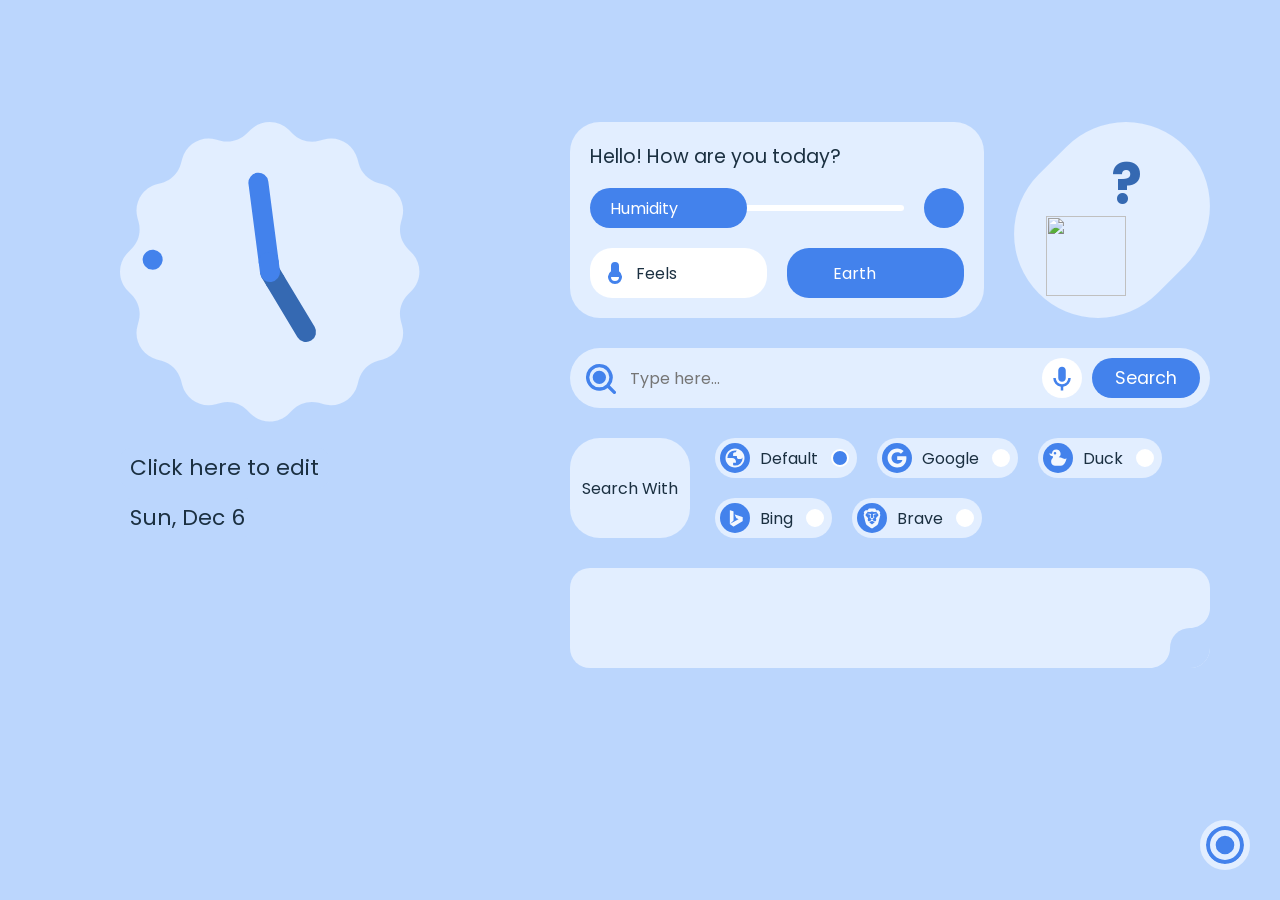
==== commit 3943f777: "Merge 64cbc013048941d4a56be63c9596aaa8ba9e948f into 51b8e33f341f06b0265df836f525468c414ca405" ====
--- a/index.html
+++ b/index.html
@@ -27,6 +27,7 @@
     <script defer src="scripts/browser-utils.js"></script>
     <script defer src="scripts/alert-modal.js"></script>
     <script defer src="scripts/wallpaper.js"></script>
+    <script defer src="scripts/font.js"></script>
     <script defer src="scripts/widgets-transparency.js"></script>
     <script defer src="scripts/clock.js"></script>
     <script defer src="scripts/weather.js"></script>
@@ -42,7 +43,6 @@
     <script defer src="scripts/google-apps.js"></script>
     <script defer src="scripts/voice-search.js"></script>
     <script defer src="scripts/backup-restore.js"></script>
-    <script defer src="scripts/cloud-sync.js"></script>
 
     <!-- LANGUAGES SCRIPTS -->
     <script src="locales/pt.js"></script>
@@ -77,6 +77,7 @@
     <script src="locales/pl.js"></script>
     <script src="locales/uk.js"></script>
     <script src="locales/sv.js"></script>
+    <script src="locales/ota_TR.js"></script>
 </head>
 
 <body data-bg="color">
@@ -597,10 +598,10 @@
 
                     <!-- Date Text -->
                     <text id="digidate" x="290" y="120" text-anchor="middle" fill="#E2EEFF" font-size="28"
-                        font-family="Arial" class="digidate">Thu 9</text>
+                        font-family="inherit" class="digidate">Thu 9</text>
 
                     <!-- Full Time Text (Hour:Minute) -->
-                    <text x="290" y="260" id="digiclock" class="digiclock" font-family="Arial">
+                    <text x="290" y="260" id="digiclock" class="digiclock" font-family="inherit">
                         <tspan id="digihours">6</tspan>
                         <tspan id="digicolon" dx="-34">:</tspan>
                         <tspan id="digiminutes" dx="-34">28</tspan>
@@ -608,7 +609,7 @@
 
                     <!-- AM/PM Text -->
                     <text id="amPm" x="290" y="330" text-anchor="middle" fill="#E2EEFF" font-size="28"
-                        font-family="Arial" class="amPm">AM</text>
+                        font-family="inherit" class="amPm">AM</text>
                 </svg>
             </div>
 
@@ -1796,6 +1797,64 @@
                                     </div>
                                     <!-- End of opacity Bar Control -->
                                 </div>
+
+                                <!-- Font Family Selection -->
+                                <div class="innerSurface fontSectionContainer" id="fontSectionCard">
+                                    <button type="button" class="fontCardHeader" id="fontCardHeader" aria-expanded="false">
+                                        <div class="fontCardTitleGroup">
+                                            <div class="bigText" id="fontTitle">Font Family</div>
+                                            <div class="infoText" id="fontActiveBadge">Poppins (Default)</div>
+                                        </div>
+                                        <span class="fontCardChevron" id="fontCardChevron"></span>
+                                    </button>
+
+                                    <div class="fontCardBody" id="fontCardBody">
+                                        <!-- Search Bar -->
+                                        <div class="fontSearchBarContainer">
+                                            <svg class="fontSearchIcon" xmlns="http://www.w3.org/2000/svg" width="16" height="16" viewBox="0 0 24 24" fill="currentColor">
+                                                <path d="M15.5 14h-.79l-.28-.27A6.471 6.471 0 0 0 16 9.5 6.5 6.5 0 1 0 9.5 16c1.61 0 3.09-.59 4.23-1.57l.27.28v.79l5 4.99L20.49 19l-4.99-5zm-6 0C7.01 14 5 11.99 5 9.5S7.01 5 9.5 5 14 7.01 14 9.5 11.99 14 9.5 14z"/>
+                                            </svg>
+                                            <input type="text" id="fontSearchInput" class="fontSearchInput" placeholder="Search 200+ Google fonts or type any..." autocomplete="off" spellcheck="false" />
+                                            <button type="button" id="clearFontSearchBtn" class="clearFontSearchBtn" style="display: none;">&times;</button>
+                                        </div>
+
+                                        <!-- Filter Pills -->
+                                        <div class="fontCategoryPills" id="fontCategoryPills">
+                                            <button type="button" class="fontPill active" data-category="all">All</button>
+                                            <button type="button" class="fontPill" data-category="Sans-Serif">Sans</button>
+                                            <button type="button" class="fontPill" data-category="Serif">Serif</button>
+                                            <button type="button" class="fontPill" data-category="Monospace">Mono</button>
+                                            <button type="button" class="fontPill" data-category="Handwriting">Handwriting</button>
+                                            <button type="button" class="fontPill" data-category="Display">Display</button>
+                                        </div>
+
+                                        <!-- Font Weight Selector -->
+                                        <div class="fontWeightContainer">
+                                            <div class="fontWeightLabel">Weight</div>
+                                            <div class="fontWeightPills" id="fontWeightPills">
+                                                <button type="button" class="fontPill fontWeightPill" data-weight="300" style="font-weight: 300;">Light</button>
+                                                <button type="button" class="fontPill fontWeightPill active" data-weight="400" style="font-weight: 400;">Regular</button>
+                                                <button type="button" class="fontPill fontWeightPill" data-weight="500" style="font-weight: 500;">Medium</button>
+                                                <button type="button" class="fontPill fontWeightPill" data-weight="600" style="font-weight: 600;">SemiBold</button>
+                                                <button type="button" class="fontPill fontWeightPill" data-weight="700" style="font-weight: 700;">Bold</button>
+                                            </div>
+                                        </div>
+
+                                        <!-- Custom Font Match Action -->
+                                        <div class="customFontApplyRow" id="customFontApplyRow" style="display: none;">
+                                            <div class="customFontPreviewText">
+                                                <span>Use custom:</span> <strong id="customFontNameDisplay"></strong>
+                                            </div>
+                                            <button type="button" id="applyTypedFontBtn" class="fontApplyBtn">Apply</button>
+                                        </div>
+
+                                        <!-- Font Cards Grid -->
+                                        <div class="fontGrid" id="fontGrid">
+                                            <!-- Dynamically populated -->
+                                        </div>
+                                    </div>
+                                </div>
+                                <!-- End of Font Family Selection -->
                             </div>
                         </div>
                     </div>
@@ -1810,21 +1869,52 @@
 
                             <div class="sectionInner">
                                 <!-- start of languageSelector -->
-                                <div class="languageSection">
-                                    <div class="languageIcon">
-                                        <svg height="100%" width="30px" viewBox="0 0 16 16"
-                                            xmlns="http://www.w3.org/2000/svg">
-                                            <g id="languageSelectorIconSvg" class="accentColor">
-                                                <path
-                                                    d="M4.545 6.714L4.11 8H3l1.862-5h1.284L8 8H6.833l-.435-1.286zm1.634-.736L5.5 3.956h-.049l-.679 2.022z" />
-                                                <path
-                                                    d="M0 2a2 2 0 0 1 2-2h7a2 2 0 0 1 2 2v3h3a2 2 0 0 1 2 2v7a2 2 0 0 1-2 2H7a2 2 0 0 1-2-2v-3H2a2 2 0 0 1-2-2zm2-1a1 1 0 0 0-1 1v7a1 1 0 0 0 1 1h7a1 1 0 0 0 1-1V2a1 1 0 0 0-1-1zm7.138 9.995q.289.451.63.846c-.748.575-1.673 1.001-2.768 1.292c.178.217.451.635.555.867c1.125-.359 2.08-.844 2.886-1.494c.777.665 1.739 1.165 2.93 1.472c.133-.254.414-.673.629-.89c-1.125-.253-2.057-.694-2.82-1.284c.681-.747 1.222-1.651 1.621-2.757H14V8h-3v1.047h.765c-.318.844-.74 1.546-1.272 2.13a6 6 0 0 1-.415-.492a2 2 0 0 1-.94.31" />
-                                            </g>
-                                        </svg>
-                                    </div>
-
-                                    <!-- LANGUAGE SELECTION OPTIONS -->
-                                    <select class="languageSelector" id="languageSelector">
+                                <div class="languageSectionContainer" id="languageSectionContainer">
+                                    <div class="languageSectionCard" id="languageSectionCard">
+                                        <button type="button" class="languageCardHeader" id="languageCardHeader" aria-expanded="false">
+                                            <div class="languageHeaderLeft">
+                                                <div class="languageIcon">
+                                                    <svg height="22px" width="22px" viewBox="0 0 16 16"
+                                                        xmlns="http://www.w3.org/2000/svg">
+                                                        <g id="languageSelectorIconSvg" class="accentColor">
+                                                            <path
+                                                                d="M4.545 6.714L4.11 8H3l1.862-5h1.284L8 8H6.833l-.435-1.286zm1.634-.736L5.5 3.956h-.049l-.679 2.022z" />
+                                                            <path
+                                                                d="M0 2a2 2 0 0 1 2-2h7a2 2 0 0 1 2 2v3h3a2 2 0 0 1 2 2v7a2 2 0 0 1-2 2H7a2 2 0 0 1-2-2v-3H2a2 2 0 0 1-2-2zm2-1a1 1 0 0 0-1 1v7a1 1 0 0 0 1 1h7a1 1 0 0 0 1-1V2a1 1 0 0 0-1-1zm7.138 9.995q.289.451.63.846c-.748.575-1.673 1.001-2.768 1.292c.178.217.451.635.555.867c1.125-.359 2.08-.844 2.886-1.494c.777.665 1.739 1.165 2.93 1.472c.133-.254.414-.673.629-.89c-1.125-.253-2.057-.694-2.82-1.284c.681-.747 1.222-1.651 1.621-2.757H14V8h-3v1.047h.765c-.318.844-.74 1.546-1.272 2.13a6 6 0 0 1-.415-.492a2 2 0 0 1-.94.31" />
+                                                        </g>
+                                                    </svg>
+                                                </div>
+                                                <div class="languageCardTitleGroup">
+                                                    <span class="languageCardTitle" id="languageTitle">Language</span>
+                                                    <span class="languageCardSub" id="languageActiveBadge">English (ENGLISH)</span>
+                                                </div>
+                                            </div>
+                                            <div class="languageCardChevron">
+                                                <svg viewBox="0 0 24 24" width="20" height="20">
+                                                    <path fill="currentColor"
+                                                        d="M7.41 8.59L12 13.17l4.59-4.58L18 10l-6 6-6-6 1.41-1.41z" />
+                                                </svg>
+                                            </div>
+                                        </button>
+
+                                        <div class="languageCardBody" id="languageCardBody">
+                                            <div class="languageSearchBox">
+                                                <svg class="languageSearchIcon" viewBox="0 0 24 24" width="16" height="16">
+                                                    <path fill="currentColor"
+                                                        d="M15.5 14h-.79l-.28-.27A6.471 6.471 0 0 0 16 9.5 6.5 6.5 0 1 0 9.5 16c1.61 0 3.09-.59 4.23-1.57l.27.28v.79l5 4.99L20.49 19l-4.99-5zm-6 0C7.01 14 5 11.99 5 9.5S7.01 5 9.5 5 14 7.01 14 9.5 11.99 14 9.5 14z" />
+                                                </svg>
+                                                <input type="text" id="languageSearchInput" placeholder="Search language..." autocomplete="off" />
+                                                <button class="languageSearchClear" id="clearLanguageSearchBtn" style="display:none;">✕</button>
+                                            </div>
+
+                                            <div class="languageGrid" id="languageGrid">
+                                                <!-- Dynamically populated -->
+                                            </div>
+                                        </div>
+                                    </div>
+
+                                    <!-- Compatibility select for existing scripts -->
+                                    <select class="languageSelector" id="languageSelector" style="display:none;">
                                         <option value="ar_SA">Arabic (العربية)</option>
                                         <option value="az">Azerbaijani (Azərbaycanca)</option>
                                         <option value="bn">Bangla (বাংলা)</option>
@@ -1853,28 +1943,15 @@
                                         <option value="ta">Tamil (தமிழ்)</option>
                                         <option value="th">Thai (ภาษาไทย)</option>
                                         <option value="tr">Turkish (Türkçe)</option>
+                                        <option value="ota-tr">Turkish (Arabic script) (عثمانلیجه / تورکجه)</option>
                                         <option value="uk">Ukrainian (Українська)</option>
                                         <option value="ur">Urdu (اردو)</option>
                                         <option value="uz">Uzbek (O'zbek)</option>
                                         <option value="vi">Vietnamese (Tiếng Việt)</option>
                                         <!-- Place new language alphabetically -->
                                     </select>
-                                    <!-- end of languageSelector -->
                                 </div>
-
-                                <!-- Cloud Sync -->
-                                <div class="ttcont" id="cloudSyncToggleCont">
-                                    <div class="texts">
-                                        <div class="bigText" id="cloudSyncTitle">Sync Settings Across Devices</div>
-                                        <div class="infoText" id="cloudSyncInfo">Syncs through your browser account.
-                                            Wallpaper images stay on this device.</div>
-                                    </div>
-                                    <label class="switch">
-                                        <input id="cloudSyncCheckbox" type="checkbox"
-                                            aria-labelledby="cloudSyncTitle" aria-describedby="cloudSyncInfo">
-                                        <span class="toggle"></span>
-                                    </label>
-                                </div>
+                                <!-- end of languageSelector -->
 
                                 <!-- Settings -->
                                 <div class="backupRestoreContainer">
--- a/style.css
+++ b/style.css
@@ -21,9 +21,19 @@
 	user-select: none;
 }
 
+body {
+	font-weight: var(--main-font-weight, 400);
+}
+
+input, button, select, textarea {
+	font-family: var(--main-font-family);
+	font-weight: inherit;
+}
+
 :root {
 	/* Default font */
 	--main-font-family: "poppins", "Poppins", sans-serif;
+	--main-font-weight: 400;
 
 	/* 🔵🔵🔵 */
 	/* ⚠️ Please don't change the color value or names for Blue (if ? modifying code would be difficult */
@@ -201,6 +211,12 @@
 
 .html::-webkit-scrollbar {
 	display: none;
+}
+
+*::-webkit-scrollbar-button {
+	display: none;
+	width: 0;
+	height: 0;
 }
 
 body {
@@ -1649,7 +1665,7 @@
 	text-anchor: middle;
 	fill: var(--darkColor-blue);
 	font-size: 8rem;
-	font-weight: lighter;
+	font-weight: var(--main-font-weight, lighter);
 	margin: auto;
 	width: fit-content;
 	direction: ltr;
@@ -3985,71 +4001,564 @@
 
 /* ---------------Menu-bar-css---------------- */
 
-/* --------------Language & Dark Mode Selection-------------- */
-.languageSection {
+/* --------------Language Selection Card-------------- */
+.languageSectionContainer {
 	width: 100%;
-	height: 50px;
-	display: flex;
+	margin-top: 14px;
+	margin-bottom: 14px;
+}
+
+.languageSectionCard {
+	background-color: var(--accentLightTint-blue);
+	border-radius: 24px;
+	overflow: hidden;
+	transition: background-color 0.25s var(--md-motion-ease), box-shadow 0.25s var(--md-motion-ease);
+}
+
+.languageCardHeader {
+	display: flex;
+	align-items: center;
 	justify-content: space-between;
-	margin-top: 19px;
-	gap: 20px;
-}
-
-.languageSelector {
-	background-color: var(--whitishColor-blue);
+	padding: 12px 18px;
+	cursor: pointer;
+	user-select: none;
+	background-color: var(--accentLightTint-blue);
+	border-radius: 24px;
+	transition: background-color 0.2s var(--md-motion-ease);
+	width: 100%;
+	border: none;
+	text-align: start;
+	color: inherit;
+}
+
+.languageCardHeader:hover {
+	background-color: color-mix(in srgb, var(--textColorDark-blue) 5%, var(--accentLightTint-blue));
+}
+
+.languageHeaderLeft {
+	display: flex;
+	align-items: center;
+	gap: 12px;
+	overflow: hidden;
+}
+
+.languageIcon {
+	display: flex;
 	align-items: center;
 	justify-content: center;
-	height: fit-content;
-	min-width: 240px;
+	width: 36px;
+	height: 36px;
+	border-radius: 50%;
+	background-color: var(--whitishColor-blue);
+	flex-shrink: 0;
+	box-shadow: 0 1px 4px rgba(0, 0, 0, 0.04);
+}
+
+.languageCardTitleGroup {
+	display: flex;
+	flex-direction: column;
+	overflow: hidden;
+}
+
+.languageCardTitle {
+	font-size: 0.94rem;
+	font-weight: 600;
+	color: var(--textColorDark-blue);
+	line-height: 1.25;
+}
+
+.languageCardSub {
+	font-size: 0.76rem;
+	color: var(--darkColor-blue);
+	font-weight: 500;
+	opacity: 0.85;
+	margin-top: 1px;
+	white-space: nowrap;
+	overflow: hidden;
+	text-overflow: ellipsis;
+}
+
+.languageCardChevron {
+	display: flex;
+	align-items: center;
+	justify-content: center;
+	color: var(--textColorDark-blue);
+	transition: transform 0.25s var(--md-motion-ease);
+	flex-shrink: 0;
+	margin-left: 8px;
+}
+
+.languageSectionCard.open .languageCardChevron {
+	transform: rotate(180deg);
+}
+
+.languageCardBody {
+	display: none;
+	padding: 6px 14px 14px;
+	animation: fontCardExpand 0.2s cubic-bezier(0.2, 0, 0, 1);
+}
+
+.languageSectionCard.open .languageCardBody {
+	display: block;
+}
+
+.languageSearchBox {
+	display: flex;
+	align-items: center;
+	background-color: var(--whitishColor-blue);
+	border-radius: 20px;
+	padding: 7px 14px;
+	margin-bottom: 10px;
+	gap: 8px;
+	box-shadow: 0 1px 4px rgba(0, 0, 0, 0.04);
+}
+
+.languageSearchIcon {
+	color: var(--textColorDark-blue);
+	opacity: 0.55;
+	flex-shrink: 0;
+}
+
+.languageSearchBox input {
+	border: none;
+	background: transparent;
+	font-size: 0.82rem;
+	color: var(--textColorDark-blue);
 	width: 100%;
+	outline: none;
+	font-family: inherit;
+}
+
+.languageSearchClear {
+	background: transparent;
+	border: none;
+	color: var(--textColorDark-blue);
+	opacity: 0.5;
+	cursor: pointer;
+	padding: 2px 4px;
+	font-size: 0.82rem;
+	border-radius: 50%;
+	display: flex;
+	align-items: center;
+	justify-content: center;
+}
+
+.languageSearchClear:hover {
+	opacity: 0.9;
+}
+
+.languageGrid {
+	display: grid;
+	grid-template-columns: repeat(2, minmax(0, 1fr));
+	gap: 8px;
+	max-height: 240px;
+	overflow-y: auto;
+	overflow-x: hidden;
+	padding-right: 4px;
+}
+
+.languageGrid::-webkit-scrollbar {
+	width: 5px;
+	height: 0;
+}
+
+.languageGrid::-webkit-scrollbar-track {
+	background: transparent;
+}
+
+.languageGrid::-webkit-scrollbar-button,
+.languageGrid::-webkit-scrollbar-button:single-button,
+.languageGrid::-webkit-scrollbar-button:vertical:decrement,
+.languageGrid::-webkit-scrollbar-button:vertical:increment,
+.languageGrid::-webkit-scrollbar-button:start:decrement,
+.languageGrid::-webkit-scrollbar-button:end:increment {
+	display: none !important;
+	width: 0 !important;
+	height: 0 !important;
+}
+
+.languageGrid::-webkit-scrollbar-thumb {
+	background-color: var(--darkColor-blue);
+	border-radius: 4px;
+}
+
+.languageGrid::-webkit-scrollbar-thumb:hover {
+	background-color: var(--darkerColor-blue);
+}
+
+.languageItem {
+	background-color: var(--whitishColor-blue);
+	border-radius: 14px;
+	padding: 9px 12px;
+	cursor: pointer;
+	box-shadow: 0 1px 4px rgba(0, 0, 0, 0.03);
+	display: flex;
+	flex-direction: column;
+	justify-content: center;
+	transition: background-color 0.18s var(--md-motion-ease), color 0.18s var(--md-motion-ease);
+	position: relative;
+	min-width: 0;
+	overflow: hidden;
+	width: 100%;
+	border: none;
+	text-align: start;
+}
+
+.languageItem:hover {
+	background-color: color-mix(in srgb, var(--textColorDark-blue) 7%, var(--whitishColor-blue));
+}
+
+.languageItem.active {
+	background-color: var(--darkColor-blue);
+	color: var(--textColorDark-blue);
+}
+
+.languageItem.active:hover {
+	background-color: var(--darkColor-blue);
+}
+
+.languageItem.active .languageItemEnglish {
+	color: var(--textColorDark-blue);
+	opacity: 0.85;
+}
+
+.languageItemNative {
+	font-size: 0.88rem;
+	font-weight: 600;
+	line-height: 1.25;
+	white-space: nowrap;
+	overflow: hidden;
+	text-overflow: ellipsis;
+}
+
+.languageItemEnglish {
+	font-size: 0.7rem;
+	opacity: 0.72;
+	margin-top: 2px;
+	white-space: nowrap;
+	overflow: hidden;
+	text-overflow: ellipsis;
+}
+
+.languageItem.active .languageItemEnglish {
+	opacity: 0.9;
+	color: var(--whitishColor-blue);
+}
+
+/* Font selection styles */
+.fontSectionContainer {
+	margin-top: 15px;
+	transition: all 0.3s var(--md-motion-ease);
+}
+
+.fontCardHeader {
+	display: flex;
+	justify-content: space-between;
+	align-items: center;
+	cursor: pointer;
+	user-select: none;
+	outline: none;
+	width: 100%;
+	background: none;
+	border: none;
+	padding: 0;
+	text-align: inherit;
+	color: inherit;
+}
+
+.fontCardHeader:focus-visible {
+	outline: 2px solid var(--darkColor-blue);
+	outline-offset: 4px;
+	border-radius: 8px;
+}
+
+.fontCardTitleGroup {
+	display: flex;
+	flex-direction: column;
+	gap: 2px;
+}
+
+.fontCardChevron {
+	width: 9px;
+	height: 9px;
+	border-right: 2.5px solid var(--textColorDark-blue);
+	border-bottom: 2.5px solid var(--textColorDark-blue);
+	transform: rotate(45deg);
+	transition: transform 0.25s var(--md-motion-ease);
+	flex-shrink: 0;
+	margin-right: 4px;
+}
+
+.fontSectionContainer.expanded .fontCardChevron {
+	transform: rotate(-135deg);
+}
+
+.fontSectionContainer.expanded .fontCardBody {
+	max-height: 580px;
+	opacity: 1;
+	margin-top: 14px;
+}
+
+.fontCardBody {
+	max-height: 0;
+	opacity: 0;
+	overflow: hidden;
+	transition:
+		max-height 0.35s cubic-bezier(0.4, 0, 0.2, 1),
+		opacity 0.25s ease,
+		margin-top 0.25s ease;
+}
+
+.fontSearchBarContainer {
+	display: flex;
+	align-items: center;
+	background-color: var(--whitishColor-blue);
+	border-radius: 20px;
+	padding: 8px 14px;
+	gap: 8px;
 	border: 2px solid transparent;
-	/* adding transparent border on focus it will be turned to theme color*/
+	box-shadow: 0 2px 8px rgba(0, 0, 0, 0.05);
+	transition: border 0.2s ease;
+}
+
+.fontSearchBarContainer:focus-within {
+	border: 2px solid var(--darkColor-blue);
+}
+
+.fontSearchIcon {
+	color: var(--darkColor-blue);
+	flex-shrink: 0;
+}
+
+.fontSearchInput {
+	flex: 1;
+	border: none;
+	background: transparent;
+	outline: none;
+	color: var(--textColorDark-blue);
+	font-size: 0.85rem;
+}
+
+.clearFontSearchBtn {
+	background: none;
+	border: none;
+	color: var(--textColorDark-blue);
+	font-size: 1.2rem;
+	cursor: pointer;
+	line-height: 1;
+	opacity: 0.6;
+	padding: 0 2px;
+}
+
+.clearFontSearchBtn:hover {
+	opacity: 1;
+}
+
+.fontCategoryPills {
+	display: flex;
+	flex-wrap: wrap;
+	gap: 6px;
+	margin-top: 10px;
+}
+
+.fontPill {
+	background-color: var(--whitishColor-blue);
+	color: var(--textColorDark-blue);
+	border: 1px solid transparent;
+	border-radius: 14px;
+	padding: 5px 11px;
+	font-size: 0.72rem;
+	font-weight: 500;
+	cursor: pointer;
+	white-space: nowrap;
+	box-shadow: 0 1px 4px rgba(0, 0, 0, 0.04);
+	transition: all 0.2s var(--md-motion-ease);
+}
+
+.fontPill:hover {
+	background-color: color-mix(in srgb, var(--accentLightTint-blue) 50%, white);
+}
+
+.fontPill.active {
+	background-color: var(--darkColor-blue);
+	color: var(--textColorDark-blue);
+}
+
+.black-theme .fontPill {
+	background-color: var(--darkColor-dark);
+	color: #e2eeff;
+}
+
+.black-theme .fontPill.active {
+	background-color: var(--darkColor-blue);
+	color: var(--textColorDark-blue);
+}
+
+.fontWeightContainer {
+	display: flex;
+	flex-direction: column;
+	gap: 6px;
+	margin-top: 10px;
+	width: 100%;
+}
+
+.fontWeightLabel {
+	font-size: 0.72rem;
+	font-weight: 500;
+	color: var(--textColorDark-blue);
+	opacity: 0.75;
+	padding-left: 2px;
+}
+
+.black-theme .fontWeightLabel {
+	color: #e2eeff;
+	opacity: 0.8;
+}
+
+.fontWeightPills {
 	display: grid;
-	padding: 12px;
+	grid-template-columns: repeat(5, 1fr);
+	gap: 5px;
+	width: 100%;
+}
+
+.fontWeightPills .fontPill {
+	padding: 6px 2px;
+	font-size: 0.69rem;
+	text-align: center;
+	display: flex;
+	align-items: center;
+	justify-content: center;
+	width: 100%;
+	border-radius: 12px;
+}
+
+.customFontApplyRow {
+	display: flex;
+	align-items: center;
+	justify-content: space-between;
+	gap: 10px;
+	background: color-mix(in srgb, var(--accentLightTint-blue) 80%, white);
+	border-radius: 16px;
+	padding: 8px 12px;
+	margin-top: 10px;
+	border: 1px dashed var(--darkColor-blue);
+}
+
+.customFontPreviewText {
+	font-size: 0.82rem;
 	color: var(--textColorDark-blue);
-	border-radius: 26px;
-	appearance: none;
-	-moz-appearance: none;
-	cursor: pointer;
-	padding-inline-start: 20px;
-	font-size: 0.82rem;
-	box-shadow: 0 2px 8px rgba(0, 0, 0, 0.05);
-	@-moz-document url-prefix() {
-		/* Scrollbar styles for Firefox */
-		scrollbar-width: thin;
-		scrollbar-color: var(--darkColor-blue) transparent;
-	}
-	transition: border 0.25s var(--md-motion-ease);
-}
-
-select:open {
-	background: var(--bg-color-blue);
-}
-
-option:checked {
-	background: var(--accentLightTint-blue);
-}
-
-/* Scrollbar styles for Chrome, Edge, Safari */
-.languageSelector::-webkit-scrollbar {
-	width: 6px;
-}
-
-.languageSelector::-webkit-scrollbar-track {
-	background-color: transparent;
-}
-
-.languageSelector::-webkit-scrollbar-thumb {
+	overflow: hidden;
+	text-overflow: ellipsis;
+	white-space: nowrap;
+}
+
+.fontGrid {
+	display: grid;
+	grid-template-columns: repeat(2, minmax(0, 1fr));
+	gap: 8px;
+	margin-top: 10px;
+	max-height: 240px;
+	overflow-y: auto;
+	overflow-x: hidden;
+	padding-right: 4px;
+}
+
+.fontGrid::-webkit-scrollbar {
+	width: 5px;
+	height: 0;
+}
+
+.fontGrid::-webkit-scrollbar-track {
+	background: transparent;
+}
+
+.fontGrid::-webkit-scrollbar-button {
+	display: none;
+	width: 0;
+	height: 0;
+}
+
+.fontGrid::-webkit-scrollbar-thumb {
 	background-color: var(--darkColor-blue);
 	border-radius: 3px;
 }
 
-.languageSelector:hover,
-.languageSelector:focus {
-	border: 2px solid var(--darkColor-blue);
-	/* color matching border on focus */
-	outline: none;
-	/* Removes the default outline */
+.fontGrid::-webkit-scrollbar-thumb:hover {
+	background-color: var(--darkerColor-blue);
+}
+
+.fontItem {
+	display: flex;
+	flex-direction: column;
+	justify-content: center;
+	background-color: var(--whitishColor-blue);
+	color: var(--textColorDark-blue);
+	border-radius: 16px;
+	padding: 10px 12px;
+	cursor: pointer;
+	box-shadow: 0 2px 6px rgba(0, 0, 0, 0.04);
+	transition: background-color 0.2s var(--md-motion-ease);
+	position: relative;
+	min-width: 0;
+	overflow: hidden;
+	width: 100%;
+	border: none;
+	text-align: start;
+}
+
+.fontItem:hover {
+	background-color: color-mix(in srgb, var(--textColorDark-blue) 7%, var(--whitishColor-blue));
+}
+
+.fontItem.active {
+	background-color: var(--darkColor-blue);
+	color: var(--textColorDark-blue);
+}
+
+.fontItem.active:hover {
+	background-color: var(--darkColor-blue);
+}
+
+.fontItemName {
+	font-size: 0.88rem;
+	font-weight: 500;
+	white-space: nowrap;
+	overflow: hidden;
+	text-overflow: ellipsis;
+}
+
+.fontItemCategory {
+	font-size: 0.68rem;
+	opacity: 0.7;
+	margin-top: 2px;
+}
+
+.fontItem.active .fontItemCategory {
+	color: var(--textColorDark-blue);
+	opacity: 0.85;
+}
+
+.fontApplyBtn {
+	background-color: var(--darkColor-blue);
+	color: var(--whitishColor-blue);
+	border: none;
+	border-radius: 20px;
+	padding: 8px 16px;
+	font-size: 0.82rem;
+	cursor: pointer;
+	font-weight: 500;
+	box-shadow: 0 2px 8px rgba(0, 0, 0, 0.05);
+	transition: background-color 0.2s, transform 0.1s;
+	flex-shrink: 0;
+}
+
+.fontApplyBtn:hover {
+	background-color: var(--darkerColor-blue);
+}
+
+.fontApplyBtn:active {
+	transform: scale(0.97);
 }
 
 /* --------------Theming stuff------------------ */
@@ -4340,15 +4849,6 @@
 /* File input remains hidden */
 #imageUpload {
 	display: none;
-}
-
-/* --------- Style for Cloud Sync toggle --------- */
-#cloudSyncToggleCont {
-	display: flex;
-	min-height: 50px;
-	justify-content: space-between;
-	align-items: center;
-	gap: 10px;
 }
 
 /* --------- Style for Backup and Restore buttons --------- */
@@ -5159,6 +5659,110 @@
 	scrollbar-color: var(--darkerColor-blue) transparent;
 }
 
+.black-theme .languageSectionCard {
+	background-color: #1a1a1a;
+}
+
+.black-theme .languageCardHeader {
+	background-color: #1a1a1a;
+}
+
+.black-theme .languageCardHeader:hover {
+	background-color: #242424;
+}
+
+.black-theme .languageCardTitle,
+.black-theme .languageCardChevron {
+	color: #e2eeff;
+}
+
+.black-theme .languageSearchBox {
+	background-color: var(--darkColor-dark);
+}
+
+.black-theme .languageSearchBox input {
+	color: #e2eeff;
+}
+
+.black-theme .languageSearchIcon,
+.black-theme .languageSearchClear {
+	color: #e2eeff;
+}
+
+.black-theme .languageItem {
+	background-color: var(--darkColor-dark);
+	color: #e2eeff;
+}
+
+.black-theme .languageItem:hover {
+	background-color: color-mix(in srgb, white 7%, var(--darkColor-dark));
+}
+
+.black-theme .languageItem.active {
+	background-color: var(--darkColor-blue);
+	color: var(--textColorDark-blue);
+}
+
+.black-theme .languageItem.active:hover {
+	background-color: var(--darkColor-blue);
+}
+
+.black-theme .languageItem.active .languageItemEnglish {
+	color: var(--textColorDark-blue);
+	opacity: 0.85;
+}
+
+.black-theme .fontSearchBarContainer {
+	background-color: var(--darkColor-dark);
+}
+
+.black-theme .fontSearchInput {
+	color: #e2eeff;
+}
+
+.black-theme .fontSearchIcon,
+.black-theme .clearFontSearchBtn {
+	color: #e2eeff;
+}
+
+.black-theme .fontItem {
+	background-color: var(--darkColor-dark);
+	color: #e2eeff;
+}
+
+.black-theme .fontItem:hover {
+	background-color: color-mix(in srgb, white 7%, var(--darkColor-dark));
+}
+
+.black-theme .fontItem.active {
+	background-color: var(--darkColor-blue);
+	color: var(--textColorDark-blue);
+}
+
+.black-theme .fontItem.active:hover {
+	background-color: var(--darkColor-blue);
+}
+
+.black-theme .fontItem.active .fontItemCategory {
+	color: var(--textColorDark-blue);
+	opacity: 0.85;
+}
+
+.black-theme .customFontApplyRow {
+	background-color: var(--darkColor-dark);
+	border-color: var(--darkerColor-blue);
+}
+
+.black-theme .customFontPreviewText {
+	color: #e2eeff;
+}
+
+.black-theme .fontApplyBtn {
+	background-color: var(--darkerColor-blue);
+	color: var(--whitishColor-blue);
+	border: 1px solid rgba(255, 255, 255, 0.1);
+}
+
 .black-theme .languageSelector::-webkit-scrollbar-thumb,
 .black-theme .languageSelector::-webkit-scrollbar-thumb:hover {
 	background-color: var(--darkerColor-blue);
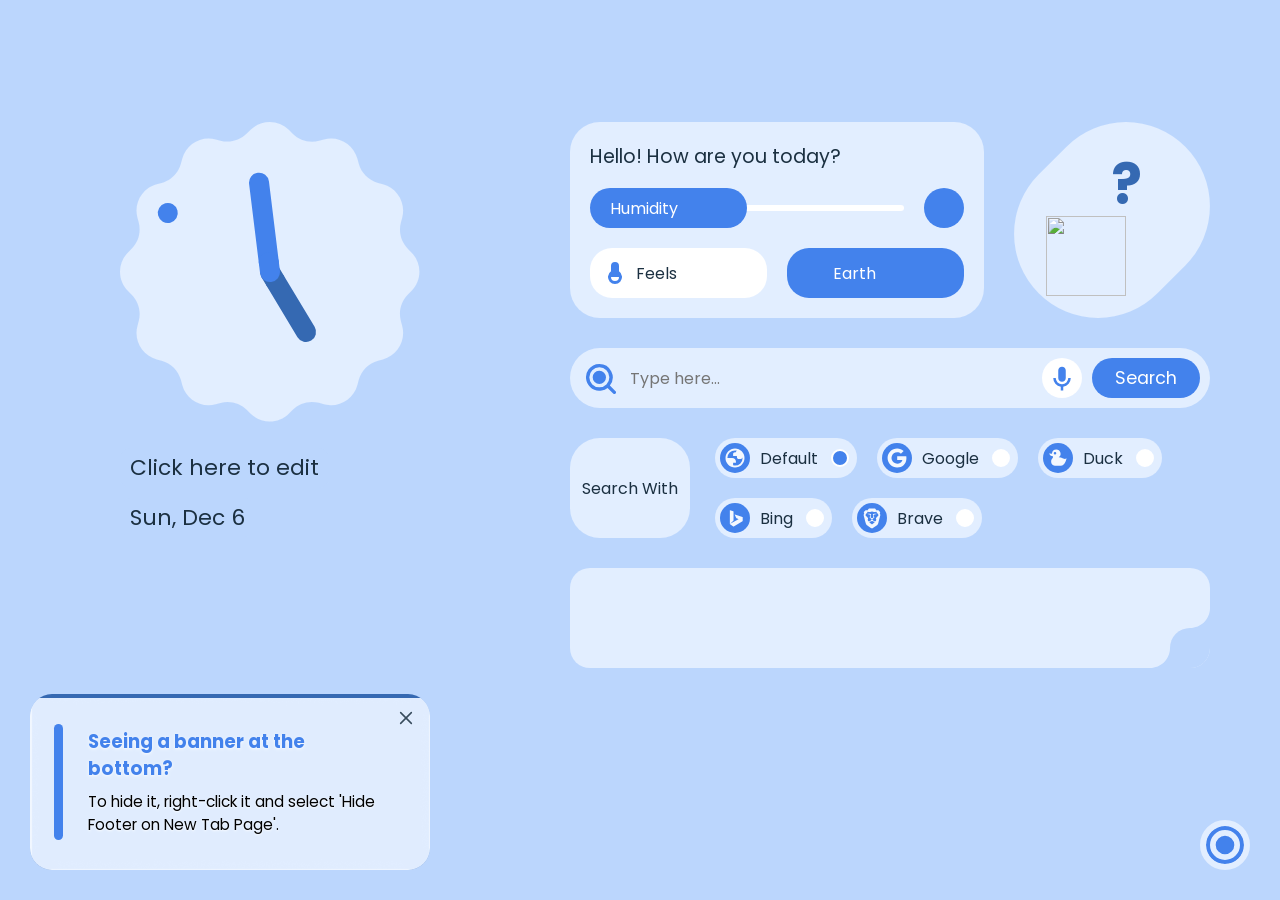
==== commit e405985b: "Merge 9406d849aecc63e9d8c0def61c663c78cbf4b797 into 51b8e33f341f06b0265df836f525468c414ca405" ====
--- a/index.html
+++ b/index.html
@@ -27,7 +27,6 @@
     <script defer src="scripts/browser-utils.js"></script>
     <script defer src="scripts/alert-modal.js"></script>
     <script defer src="scripts/wallpaper.js"></script>
-    <script defer src="scripts/font.js"></script>
     <script defer src="scripts/widgets-transparency.js"></script>
     <script defer src="scripts/clock.js"></script>
     <script defer src="scripts/weather.js"></script>
@@ -77,7 +76,6 @@
     <script src="locales/pl.js"></script>
     <script src="locales/uk.js"></script>
     <script src="locales/sv.js"></script>
-    <script src="locales/ota_TR.js"></script>
 </head>
 
 <body data-bg="color">
@@ -598,10 +596,10 @@
 
                     <!-- Date Text -->
                     <text id="digidate" x="290" y="120" text-anchor="middle" fill="#E2EEFF" font-size="28"
-                        font-family="inherit" class="digidate">Thu 9</text>
+                        font-family="Arial" class="digidate">Thu 9</text>
 
                     <!-- Full Time Text (Hour:Minute) -->
-                    <text x="290" y="260" id="digiclock" class="digiclock" font-family="inherit">
+                    <text x="290" y="260" id="digiclock" class="digiclock" font-family="Arial">
                         <tspan id="digihours">6</tspan>
                         <tspan id="digicolon" dx="-34">:</tspan>
                         <tspan id="digiminutes" dx="-34">28</tspan>
@@ -609,7 +607,7 @@
 
                     <!-- AM/PM Text -->
                     <text id="amPm" x="290" y="330" text-anchor="middle" fill="#E2EEFF" font-size="28"
-                        font-family="inherit" class="amPm">AM</text>
+                        font-family="Arial" class="amPm">AM</text>
                 </svg>
             </div>
 
@@ -1765,6 +1763,15 @@
                                             </svg>
                                         </button>
 
+                                        <!-- Download Wallpaper Button -->
+                                        <button class="downloadButton" id="downloadWallpaper" title="Download Wallpaper" aria-label="Download Wallpaper" aria-disabled="true">
+                                            <svg xmlns="http://www.w3.org/2000/svg" width="24" height="24"
+                                                viewBox="0 0 24 24">
+                                                <path fill="currentColor"
+                                                    d="M19 9h-4V3H9v6H5l7 7 7-7zM5 18v2h14v-2H5z" />
+                                            </svg>
+                                        </button>
+
                                         <!-- Clear Background Button -->
                                         <button class="clearButton" id="clearImage">
                                             <svg xmlns="http://www.w3.org/2000/svg" width="24" height="24"
@@ -1797,64 +1804,6 @@
                                     </div>
                                     <!-- End of opacity Bar Control -->
                                 </div>
-
-                                <!-- Font Family Selection -->
-                                <div class="innerSurface fontSectionContainer" id="fontSectionCard">
-                                    <button type="button" class="fontCardHeader" id="fontCardHeader" aria-expanded="false">
-                                        <div class="fontCardTitleGroup">
-                                            <div class="bigText" id="fontTitle">Font Family</div>
-                                            <div class="infoText" id="fontActiveBadge">Poppins (Default)</div>
-                                        </div>
-                                        <span class="fontCardChevron" id="fontCardChevron"></span>
-                                    </button>
-
-                                    <div class="fontCardBody" id="fontCardBody">
-                                        <!-- Search Bar -->
-                                        <div class="fontSearchBarContainer">
-                                            <svg class="fontSearchIcon" xmlns="http://www.w3.org/2000/svg" width="16" height="16" viewBox="0 0 24 24" fill="currentColor">
-                                                <path d="M15.5 14h-.79l-.28-.27A6.471 6.471 0 0 0 16 9.5 6.5 6.5 0 1 0 9.5 16c1.61 0 3.09-.59 4.23-1.57l.27.28v.79l5 4.99L20.49 19l-4.99-5zm-6 0C7.01 14 5 11.99 5 9.5S7.01 5 9.5 5 14 7.01 14 9.5 11.99 14 9.5 14z"/>
-                                            </svg>
-                                            <input type="text" id="fontSearchInput" class="fontSearchInput" placeholder="Search 200+ Google fonts or type any..." autocomplete="off" spellcheck="false" />
-                                            <button type="button" id="clearFontSearchBtn" class="clearFontSearchBtn" style="display: none;">&times;</button>
-                                        </div>
-
-                                        <!-- Filter Pills -->
-                                        <div class="fontCategoryPills" id="fontCategoryPills">
-                                            <button type="button" class="fontPill active" data-category="all">All</button>
-                                            <button type="button" class="fontPill" data-category="Sans-Serif">Sans</button>
-                                            <button type="button" class="fontPill" data-category="Serif">Serif</button>
-                                            <button type="button" class="fontPill" data-category="Monospace">Mono</button>
-                                            <button type="button" class="fontPill" data-category="Handwriting">Handwriting</button>
-                                            <button type="button" class="fontPill" data-category="Display">Display</button>
-                                        </div>
-
-                                        <!-- Font Weight Selector -->
-                                        <div class="fontWeightContainer">
-                                            <div class="fontWeightLabel">Weight</div>
-                                            <div class="fontWeightPills" id="fontWeightPills">
-                                                <button type="button" class="fontPill fontWeightPill" data-weight="300" style="font-weight: 300;">Light</button>
-                                                <button type="button" class="fontPill fontWeightPill active" data-weight="400" style="font-weight: 400;">Regular</button>
-                                                <button type="button" class="fontPill fontWeightPill" data-weight="500" style="font-weight: 500;">Medium</button>
-                                                <button type="button" class="fontPill fontWeightPill" data-weight="600" style="font-weight: 600;">SemiBold</button>
-                                                <button type="button" class="fontPill fontWeightPill" data-weight="700" style="font-weight: 700;">Bold</button>
-                                            </div>
-                                        </div>
-
-                                        <!-- Custom Font Match Action -->
-                                        <div class="customFontApplyRow" id="customFontApplyRow" style="display: none;">
-                                            <div class="customFontPreviewText">
-                                                <span>Use custom:</span> <strong id="customFontNameDisplay"></strong>
-                                            </div>
-                                            <button type="button" id="applyTypedFontBtn" class="fontApplyBtn">Apply</button>
-                                        </div>
-
-                                        <!-- Font Cards Grid -->
-                                        <div class="fontGrid" id="fontGrid">
-                                            <!-- Dynamically populated -->
-                                        </div>
-                                    </div>
-                                </div>
-                                <!-- End of Font Family Selection -->
                             </div>
                         </div>
                     </div>
@@ -1869,52 +1818,21 @@
 
                             <div class="sectionInner">
                                 <!-- start of languageSelector -->
-                                <div class="languageSectionContainer" id="languageSectionContainer">
-                                    <div class="languageSectionCard" id="languageSectionCard">
-                                        <button type="button" class="languageCardHeader" id="languageCardHeader" aria-expanded="false">
-                                            <div class="languageHeaderLeft">
-                                                <div class="languageIcon">
-                                                    <svg height="22px" width="22px" viewBox="0 0 16 16"
-                                                        xmlns="http://www.w3.org/2000/svg">
-                                                        <g id="languageSelectorIconSvg" class="accentColor">
-                                                            <path
-                                                                d="M4.545 6.714L4.11 8H3l1.862-5h1.284L8 8H6.833l-.435-1.286zm1.634-.736L5.5 3.956h-.049l-.679 2.022z" />
-                                                            <path
-                                                                d="M0 2a2 2 0 0 1 2-2h7a2 2 0 0 1 2 2v3h3a2 2 0 0 1 2 2v7a2 2 0 0 1-2 2H7a2 2 0 0 1-2-2v-3H2a2 2 0 0 1-2-2zm2-1a1 1 0 0 0-1 1v7a1 1 0 0 0 1 1h7a1 1 0 0 0 1-1V2a1 1 0 0 0-1-1zm7.138 9.995q.289.451.63.846c-.748.575-1.673 1.001-2.768 1.292c.178.217.451.635.555.867c1.125-.359 2.08-.844 2.886-1.494c.777.665 1.739 1.165 2.93 1.472c.133-.254.414-.673.629-.89c-1.125-.253-2.057-.694-2.82-1.284c.681-.747 1.222-1.651 1.621-2.757H14V8h-3v1.047h.765c-.318.844-.74 1.546-1.272 2.13a6 6 0 0 1-.415-.492a2 2 0 0 1-.94.31" />
-                                                        </g>
-                                                    </svg>
-                                                </div>
-                                                <div class="languageCardTitleGroup">
-                                                    <span class="languageCardTitle" id="languageTitle">Language</span>
-                                                    <span class="languageCardSub" id="languageActiveBadge">English (ENGLISH)</span>
-                                                </div>
-                                            </div>
-                                            <div class="languageCardChevron">
-                                                <svg viewBox="0 0 24 24" width="20" height="20">
-                                                    <path fill="currentColor"
-                                                        d="M7.41 8.59L12 13.17l4.59-4.58L18 10l-6 6-6-6 1.41-1.41z" />
-                                                </svg>
-                                            </div>
-                                        </button>
-
-                                        <div class="languageCardBody" id="languageCardBody">
-                                            <div class="languageSearchBox">
-                                                <svg class="languageSearchIcon" viewBox="0 0 24 24" width="16" height="16">
-                                                    <path fill="currentColor"
-                                                        d="M15.5 14h-.79l-.28-.27A6.471 6.471 0 0 0 16 9.5 6.5 6.5 0 1 0 9.5 16c1.61 0 3.09-.59 4.23-1.57l.27.28v.79l5 4.99L20.49 19l-4.99-5zm-6 0C7.01 14 5 11.99 5 9.5S7.01 5 9.5 5 14 7.01 14 9.5 11.99 14 9.5 14z" />
-                                                </svg>
-                                                <input type="text" id="languageSearchInput" placeholder="Search language..." autocomplete="off" />
-                                                <button class="languageSearchClear" id="clearLanguageSearchBtn" style="display:none;">✕</button>
-                                            </div>
-
-                                            <div class="languageGrid" id="languageGrid">
-                                                <!-- Dynamically populated -->
-                                            </div>
-                                        </div>
-                                    </div>
-
-                                    <!-- Compatibility select for existing scripts -->
-                                    <select class="languageSelector" id="languageSelector" style="display:none;">
+                                <div class="languageSection">
+                                    <div class="languageIcon">
+                                        <svg height="100%" width="30px" viewBox="0 0 16 16"
+                                            xmlns="http://www.w3.org/2000/svg">
+                                            <g id="languageSelectorIconSvg" class="accentColor">
+                                                <path
+                                                    d="M4.545 6.714L4.11 8H3l1.862-5h1.284L8 8H6.833l-.435-1.286zm1.634-.736L5.5 3.956h-.049l-.679 2.022z" />
+                                                <path
+                                                    d="M0 2a2 2 0 0 1 2-2h7a2 2 0 0 1 2 2v3h3a2 2 0 0 1 2 2v7a2 2 0 0 1-2 2H7a2 2 0 0 1-2-2v-3H2a2 2 0 0 1-2-2zm2-1a1 1 0 0 0-1 1v7a1 1 0 0 0 1 1h7a1 1 0 0 0 1-1V2a1 1 0 0 0-1-1zm7.138 9.995q.289.451.63.846c-.748.575-1.673 1.001-2.768 1.292c.178.217.451.635.555.867c1.125-.359 2.08-.844 2.886-1.494c.777.665 1.739 1.165 2.93 1.472c.133-.254.414-.673.629-.89c-1.125-.253-2.057-.694-2.82-1.284c.681-.747 1.222-1.651 1.621-2.757H14V8h-3v1.047h.765c-.318.844-.74 1.546-1.272 2.13a6 6 0 0 1-.415-.492a2 2 0 0 1-.94.31" />
+                                            </g>
+                                        </svg>
+                                    </div>
+
+                                    <!-- LANGUAGE SELECTION OPTIONS -->
+                                    <select class="languageSelector" id="languageSelector">
                                         <option value="ar_SA">Arabic (العربية)</option>
                                         <option value="az">Azerbaijani (Azərbaycanca)</option>
                                         <option value="bn">Bangla (বাংলা)</option>
@@ -1943,15 +1861,14 @@
                                         <option value="ta">Tamil (தமிழ்)</option>
                                         <option value="th">Thai (ภาษาไทย)</option>
                                         <option value="tr">Turkish (Türkçe)</option>
-                                        <option value="ota-tr">Turkish (Arabic script) (عثمانلیجه / تورکجه)</option>
                                         <option value="uk">Ukrainian (Українська)</option>
                                         <option value="ur">Urdu (اردو)</option>
                                         <option value="uz">Uzbek (O'zbek)</option>
                                         <option value="vi">Vietnamese (Tiếng Việt)</option>
                                         <!-- Place new language alphabetically -->
                                     </select>
+                                    <!-- end of languageSelector -->
                                 </div>
-                                <!-- end of languageSelector -->
 
                                 <!-- Settings -->
                                 <div class="backupRestoreContainer">
@@ -2071,7 +1988,11 @@
             </div>
         </div>
     </div>
-    <!-- ------end of Menu-bar----------- -->
+    <!-- Wallpaper Source Attribution -->
+    <div id="wallpaperSource" style="display: none;">
+        <span id="wallpaperSourcePrefix">Photo by </span><a id="wallpaperSourceLink" href="#" target="_blank" rel="noopener noreferrer"></a>
+    </div>
+
     <div id="menuButton"></div>
     <!-- ending-of-body -->
 
--- a/style.css
+++ b/style.css
@@ -21,19 +21,9 @@
 	user-select: none;
 }
 
-body {
-	font-weight: var(--main-font-weight, 400);
-}
-
-input, button, select, textarea {
-	font-family: var(--main-font-family);
-	font-weight: inherit;
-}
-
 :root {
 	/* Default font */
 	--main-font-family: "poppins", "Poppins", sans-serif;
-	--main-font-weight: 400;
 
 	/* 🔵🔵🔵 */
 	/* ⚠️ Please don't change the color value or names for Blue (if ? modifying code would be difficult */
@@ -211,12 +201,6 @@
 
 .html::-webkit-scrollbar {
 	display: none;
-}
-
-*::-webkit-scrollbar-button {
-	display: none;
-	width: 0;
-	height: 0;
 }
 
 body {
@@ -1665,7 +1649,7 @@
 	text-anchor: middle;
 	fill: var(--darkColor-blue);
 	font-size: 8rem;
-	font-weight: var(--main-font-weight, lighter);
+	font-weight: lighter;
 	margin: auto;
 	width: fit-content;
 	direction: ltr;
@@ -4001,564 +3985,71 @@
 
 /* ---------------Menu-bar-css---------------- */
 
-/* --------------Language Selection Card-------------- */
-.languageSectionContainer {
+/* --------------Language & Dark Mode Selection-------------- */
+.languageSection {
 	width: 100%;
-	margin-top: 14px;
-	margin-bottom: 14px;
-}
-
-.languageSectionCard {
-	background-color: var(--accentLightTint-blue);
-	border-radius: 24px;
-	overflow: hidden;
-	transition: background-color 0.25s var(--md-motion-ease), box-shadow 0.25s var(--md-motion-ease);
-}
-
-.languageCardHeader {
-	display: flex;
-	align-items: center;
+	height: 50px;
+	display: flex;
 	justify-content: space-between;
-	padding: 12px 18px;
-	cursor: pointer;
-	user-select: none;
-	background-color: var(--accentLightTint-blue);
-	border-radius: 24px;
-	transition: background-color 0.2s var(--md-motion-ease);
-	width: 100%;
-	border: none;
-	text-align: start;
-	color: inherit;
-}
-
-.languageCardHeader:hover {
-	background-color: color-mix(in srgb, var(--textColorDark-blue) 5%, var(--accentLightTint-blue));
-}
-
-.languageHeaderLeft {
-	display: flex;
-	align-items: center;
-	gap: 12px;
-	overflow: hidden;
-}
-
-.languageIcon {
-	display: flex;
+	margin-top: 19px;
+	gap: 20px;
+}
+
+.languageSelector {
+	background-color: var(--whitishColor-blue);
 	align-items: center;
 	justify-content: center;
-	width: 36px;
-	height: 36px;
-	border-radius: 50%;
-	background-color: var(--whitishColor-blue);
-	flex-shrink: 0;
-	box-shadow: 0 1px 4px rgba(0, 0, 0, 0.04);
-}
-
-.languageCardTitleGroup {
-	display: flex;
-	flex-direction: column;
-	overflow: hidden;
-}
-
-.languageCardTitle {
-	font-size: 0.94rem;
-	font-weight: 600;
+	height: fit-content;
+	min-width: 240px;
+	width: 100%;
+	border: 2px solid transparent;
+	/* adding transparent border on focus it will be turned to theme color*/
+	display: grid;
+	padding: 12px;
 	color: var(--textColorDark-blue);
-	line-height: 1.25;
-}
-
-.languageCardSub {
-	font-size: 0.76rem;
-	color: var(--darkColor-blue);
-	font-weight: 500;
-	opacity: 0.85;
-	margin-top: 1px;
-	white-space: nowrap;
-	overflow: hidden;
-	text-overflow: ellipsis;
-}
-
-.languageCardChevron {
-	display: flex;
-	align-items: center;
-	justify-content: center;
-	color: var(--textColorDark-blue);
-	transition: transform 0.25s var(--md-motion-ease);
-	flex-shrink: 0;
-	margin-left: 8px;
-}
-
-.languageSectionCard.open .languageCardChevron {
-	transform: rotate(180deg);
-}
-
-.languageCardBody {
-	display: none;
-	padding: 6px 14px 14px;
-	animation: fontCardExpand 0.2s cubic-bezier(0.2, 0, 0, 1);
-}
-
-.languageSectionCard.open .languageCardBody {
-	display: block;
-}
-
-.languageSearchBox {
-	display: flex;
-	align-items: center;
-	background-color: var(--whitishColor-blue);
-	border-radius: 20px;
-	padding: 7px 14px;
-	margin-bottom: 10px;
-	gap: 8px;
-	box-shadow: 0 1px 4px rgba(0, 0, 0, 0.04);
-}
-
-.languageSearchIcon {
-	color: var(--textColorDark-blue);
-	opacity: 0.55;
-	flex-shrink: 0;
-}
-
-.languageSearchBox input {
-	border: none;
-	background: transparent;
+	border-radius: 26px;
+	appearance: none;
+	-moz-appearance: none;
+	cursor: pointer;
+	padding-inline-start: 20px;
 	font-size: 0.82rem;
-	color: var(--textColorDark-blue);
-	width: 100%;
-	outline: none;
-	font-family: inherit;
-}
-
-.languageSearchClear {
-	background: transparent;
-	border: none;
-	color: var(--textColorDark-blue);
-	opacity: 0.5;
-	cursor: pointer;
-	padding: 2px 4px;
-	font-size: 0.82rem;
-	border-radius: 50%;
-	display: flex;
-	align-items: center;
-	justify-content: center;
-}
-
-.languageSearchClear:hover {
-	opacity: 0.9;
-}
-
-.languageGrid {
-	display: grid;
-	grid-template-columns: repeat(2, minmax(0, 1fr));
-	gap: 8px;
-	max-height: 240px;
-	overflow-y: auto;
-	overflow-x: hidden;
-	padding-right: 4px;
-}
-
-.languageGrid::-webkit-scrollbar {
-	width: 5px;
-	height: 0;
-}
-
-.languageGrid::-webkit-scrollbar-track {
-	background: transparent;
-}
-
-.languageGrid::-webkit-scrollbar-button,
-.languageGrid::-webkit-scrollbar-button:single-button,
-.languageGrid::-webkit-scrollbar-button:vertical:decrement,
-.languageGrid::-webkit-scrollbar-button:vertical:increment,
-.languageGrid::-webkit-scrollbar-button:start:decrement,
-.languageGrid::-webkit-scrollbar-button:end:increment {
-	display: none !important;
-	width: 0 !important;
-	height: 0 !important;
-}
-
-.languageGrid::-webkit-scrollbar-thumb {
-	background-color: var(--darkColor-blue);
-	border-radius: 4px;
-}
-
-.languageGrid::-webkit-scrollbar-thumb:hover {
-	background-color: var(--darkerColor-blue);
-}
-
-.languageItem {
-	background-color: var(--whitishColor-blue);
-	border-radius: 14px;
-	padding: 9px 12px;
-	cursor: pointer;
-	box-shadow: 0 1px 4px rgba(0, 0, 0, 0.03);
-	display: flex;
-	flex-direction: column;
-	justify-content: center;
-	transition: background-color 0.18s var(--md-motion-ease), color 0.18s var(--md-motion-ease);
-	position: relative;
-	min-width: 0;
-	overflow: hidden;
-	width: 100%;
-	border: none;
-	text-align: start;
-}
-
-.languageItem:hover {
-	background-color: color-mix(in srgb, var(--textColorDark-blue) 7%, var(--whitishColor-blue));
-}
-
-.languageItem.active {
-	background-color: var(--darkColor-blue);
-	color: var(--textColorDark-blue);
-}
-
-.languageItem.active:hover {
-	background-color: var(--darkColor-blue);
-}
-
-.languageItem.active .languageItemEnglish {
-	color: var(--textColorDark-blue);
-	opacity: 0.85;
-}
-
-.languageItemNative {
-	font-size: 0.88rem;
-	font-weight: 600;
-	line-height: 1.25;
-	white-space: nowrap;
-	overflow: hidden;
-	text-overflow: ellipsis;
-}
-
-.languageItemEnglish {
-	font-size: 0.7rem;
-	opacity: 0.72;
-	margin-top: 2px;
-	white-space: nowrap;
-	overflow: hidden;
-	text-overflow: ellipsis;
-}
-
-.languageItem.active .languageItemEnglish {
-	opacity: 0.9;
-	color: var(--whitishColor-blue);
-}
-
-/* Font selection styles */
-.fontSectionContainer {
-	margin-top: 15px;
-	transition: all 0.3s var(--md-motion-ease);
-}
-
-.fontCardHeader {
-	display: flex;
-	justify-content: space-between;
-	align-items: center;
-	cursor: pointer;
-	user-select: none;
-	outline: none;
-	width: 100%;
-	background: none;
-	border: none;
-	padding: 0;
-	text-align: inherit;
-	color: inherit;
-}
-
-.fontCardHeader:focus-visible {
-	outline: 2px solid var(--darkColor-blue);
-	outline-offset: 4px;
-	border-radius: 8px;
-}
-
-.fontCardTitleGroup {
-	display: flex;
-	flex-direction: column;
-	gap: 2px;
-}
-
-.fontCardChevron {
-	width: 9px;
-	height: 9px;
-	border-right: 2.5px solid var(--textColorDark-blue);
-	border-bottom: 2.5px solid var(--textColorDark-blue);
-	transform: rotate(45deg);
-	transition: transform 0.25s var(--md-motion-ease);
-	flex-shrink: 0;
-	margin-right: 4px;
-}
-
-.fontSectionContainer.expanded .fontCardChevron {
-	transform: rotate(-135deg);
-}
-
-.fontSectionContainer.expanded .fontCardBody {
-	max-height: 580px;
-	opacity: 1;
-	margin-top: 14px;
-}
-
-.fontCardBody {
-	max-height: 0;
-	opacity: 0;
-	overflow: hidden;
-	transition:
-		max-height 0.35s cubic-bezier(0.4, 0, 0.2, 1),
-		opacity 0.25s ease,
-		margin-top 0.25s ease;
-}
-
-.fontSearchBarContainer {
-	display: flex;
-	align-items: center;
-	background-color: var(--whitishColor-blue);
-	border-radius: 20px;
-	padding: 8px 14px;
-	gap: 8px;
-	border: 2px solid transparent;
 	box-shadow: 0 2px 8px rgba(0, 0, 0, 0.05);
-	transition: border 0.2s ease;
-}
-
-.fontSearchBarContainer:focus-within {
-	border: 2px solid var(--darkColor-blue);
-}
-
-.fontSearchIcon {
-	color: var(--darkColor-blue);
-	flex-shrink: 0;
-}
-
-.fontSearchInput {
-	flex: 1;
-	border: none;
-	background: transparent;
-	outline: none;
-	color: var(--textColorDark-blue);
-	font-size: 0.85rem;
-}
-
-.clearFontSearchBtn {
-	background: none;
-	border: none;
-	color: var(--textColorDark-blue);
-	font-size: 1.2rem;
-	cursor: pointer;
-	line-height: 1;
-	opacity: 0.6;
-	padding: 0 2px;
-}
-
-.clearFontSearchBtn:hover {
-	opacity: 1;
-}
-
-.fontCategoryPills {
-	display: flex;
-	flex-wrap: wrap;
-	gap: 6px;
-	margin-top: 10px;
-}
-
-.fontPill {
-	background-color: var(--whitishColor-blue);
-	color: var(--textColorDark-blue);
-	border: 1px solid transparent;
-	border-radius: 14px;
-	padding: 5px 11px;
-	font-size: 0.72rem;
-	font-weight: 500;
-	cursor: pointer;
-	white-space: nowrap;
-	box-shadow: 0 1px 4px rgba(0, 0, 0, 0.04);
-	transition: all 0.2s var(--md-motion-ease);
-}
-
-.fontPill:hover {
-	background-color: color-mix(in srgb, var(--accentLightTint-blue) 50%, white);
-}
-
-.fontPill.active {
-	background-color: var(--darkColor-blue);
-	color: var(--textColorDark-blue);
-}
-
-.black-theme .fontPill {
-	background-color: var(--darkColor-dark);
-	color: #e2eeff;
-}
-
-.black-theme .fontPill.active {
-	background-color: var(--darkColor-blue);
-	color: var(--textColorDark-blue);
-}
-
-.fontWeightContainer {
-	display: flex;
-	flex-direction: column;
-	gap: 6px;
-	margin-top: 10px;
-	width: 100%;
-}
-
-.fontWeightLabel {
-	font-size: 0.72rem;
-	font-weight: 500;
-	color: var(--textColorDark-blue);
-	opacity: 0.75;
-	padding-left: 2px;
-}
-
-.black-theme .fontWeightLabel {
-	color: #e2eeff;
-	opacity: 0.8;
-}
-
-.fontWeightPills {
-	display: grid;
-	grid-template-columns: repeat(5, 1fr);
-	gap: 5px;
-	width: 100%;
-}
-
-.fontWeightPills .fontPill {
-	padding: 6px 2px;
-	font-size: 0.69rem;
-	text-align: center;
-	display: flex;
-	align-items: center;
-	justify-content: center;
-	width: 100%;
-	border-radius: 12px;
-}
-
-.customFontApplyRow {
-	display: flex;
-	align-items: center;
-	justify-content: space-between;
-	gap: 10px;
-	background: color-mix(in srgb, var(--accentLightTint-blue) 80%, white);
-	border-radius: 16px;
-	padding: 8px 12px;
-	margin-top: 10px;
-	border: 1px dashed var(--darkColor-blue);
-}
-
-.customFontPreviewText {
-	font-size: 0.82rem;
-	color: var(--textColorDark-blue);
-	overflow: hidden;
-	text-overflow: ellipsis;
-	white-space: nowrap;
-}
-
-.fontGrid {
-	display: grid;
-	grid-template-columns: repeat(2, minmax(0, 1fr));
-	gap: 8px;
-	margin-top: 10px;
-	max-height: 240px;
-	overflow-y: auto;
-	overflow-x: hidden;
-	padding-right: 4px;
-}
-
-.fontGrid::-webkit-scrollbar {
-	width: 5px;
-	height: 0;
-}
-
-.fontGrid::-webkit-scrollbar-track {
-	background: transparent;
-}
-
-.fontGrid::-webkit-scrollbar-button {
-	display: none;
-	width: 0;
-	height: 0;
-}
-
-.fontGrid::-webkit-scrollbar-thumb {
+	@-moz-document url-prefix() {
+		/* Scrollbar styles for Firefox */
+		scrollbar-width: thin;
+		scrollbar-color: var(--darkColor-blue) transparent;
+	}
+	transition: border 0.25s var(--md-motion-ease);
+}
+
+select:open {
+	background: var(--bg-color-blue);
+}
+
+option:checked {
+	background: var(--accentLightTint-blue);
+}
+
+/* Scrollbar styles for Chrome, Edge, Safari */
+.languageSelector::-webkit-scrollbar {
+	width: 6px;
+}
+
+.languageSelector::-webkit-scrollbar-track {
+	background-color: transparent;
+}
+
+.languageSelector::-webkit-scrollbar-thumb {
 	background-color: var(--darkColor-blue);
 	border-radius: 3px;
 }
 
-.fontGrid::-webkit-scrollbar-thumb:hover {
-	background-color: var(--darkerColor-blue);
-}
-
-.fontItem {
-	display: flex;
-	flex-direction: column;
-	justify-content: center;
-	background-color: var(--whitishColor-blue);
-	color: var(--textColorDark-blue);
-	border-radius: 16px;
-	padding: 10px 12px;
-	cursor: pointer;
-	box-shadow: 0 2px 6px rgba(0, 0, 0, 0.04);
-	transition: background-color 0.2s var(--md-motion-ease);
-	position: relative;
-	min-width: 0;
-	overflow: hidden;
-	width: 100%;
-	border: none;
-	text-align: start;
-}
-
-.fontItem:hover {
-	background-color: color-mix(in srgb, var(--textColorDark-blue) 7%, var(--whitishColor-blue));
-}
-
-.fontItem.active {
-	background-color: var(--darkColor-blue);
-	color: var(--textColorDark-blue);
-}
-
-.fontItem.active:hover {
-	background-color: var(--darkColor-blue);
-}
-
-.fontItemName {
-	font-size: 0.88rem;
-	font-weight: 500;
-	white-space: nowrap;
-	overflow: hidden;
-	text-overflow: ellipsis;
-}
-
-.fontItemCategory {
-	font-size: 0.68rem;
-	opacity: 0.7;
-	margin-top: 2px;
-}
-
-.fontItem.active .fontItemCategory {
-	color: var(--textColorDark-blue);
-	opacity: 0.85;
-}
-
-.fontApplyBtn {
-	background-color: var(--darkColor-blue);
-	color: var(--whitishColor-blue);
-	border: none;
-	border-radius: 20px;
-	padding: 8px 16px;
-	font-size: 0.82rem;
-	cursor: pointer;
-	font-weight: 500;
-	box-shadow: 0 2px 8px rgba(0, 0, 0, 0.05);
-	transition: background-color 0.2s, transform 0.1s;
-	flex-shrink: 0;
-}
-
-.fontApplyBtn:hover {
-	background-color: var(--darkerColor-blue);
-}
-
-.fontApplyBtn:active {
-	transform: scale(0.97);
+.languageSelector:hover,
+.languageSelector:focus {
+	border: 2px solid var(--darkColor-blue);
+	/* color matching border on focus */
+	outline: none;
+	/* Removes the default outline */
 }
 
 /* --------------Theming stuff------------------ */
@@ -4794,7 +4285,8 @@
 		color 0.3s;
 }
 
-.randomButton {
+.randomButton,
+.downloadButton {
 	display: flex;
 	align-items: center;
 	justify-content: center;
@@ -4827,13 +4319,15 @@
 
 /* Hover Effects */
 .uploadButton:hover,
-.randomButton:hover {
+.randomButton:hover,
+.downloadButton:hover {
 	background-color: var(--darkColor-blue);
 	color: var(--whitishColor-blue);
 }
 
 .uploadButton:active,
-.randomButton:active {
+.randomButton:active,
+.downloadButton:active {
 	background-color: var(--darkerColor-blue);
 }
 
@@ -5659,110 +5153,6 @@
 	scrollbar-color: var(--darkerColor-blue) transparent;
 }
 
-.black-theme .languageSectionCard {
-	background-color: #1a1a1a;
-}
-
-.black-theme .languageCardHeader {
-	background-color: #1a1a1a;
-}
-
-.black-theme .languageCardHeader:hover {
-	background-color: #242424;
-}
-
-.black-theme .languageCardTitle,
-.black-theme .languageCardChevron {
-	color: #e2eeff;
-}
-
-.black-theme .languageSearchBox {
-	background-color: var(--darkColor-dark);
-}
-
-.black-theme .languageSearchBox input {
-	color: #e2eeff;
-}
-
-.black-theme .languageSearchIcon,
-.black-theme .languageSearchClear {
-	color: #e2eeff;
-}
-
-.black-theme .languageItem {
-	background-color: var(--darkColor-dark);
-	color: #e2eeff;
-}
-
-.black-theme .languageItem:hover {
-	background-color: color-mix(in srgb, white 7%, var(--darkColor-dark));
-}
-
-.black-theme .languageItem.active {
-	background-color: var(--darkColor-blue);
-	color: var(--textColorDark-blue);
-}
-
-.black-theme .languageItem.active:hover {
-	background-color: var(--darkColor-blue);
-}
-
-.black-theme .languageItem.active .languageItemEnglish {
-	color: var(--textColorDark-blue);
-	opacity: 0.85;
-}
-
-.black-theme .fontSearchBarContainer {
-	background-color: var(--darkColor-dark);
-}
-
-.black-theme .fontSearchInput {
-	color: #e2eeff;
-}
-
-.black-theme .fontSearchIcon,
-.black-theme .clearFontSearchBtn {
-	color: #e2eeff;
-}
-
-.black-theme .fontItem {
-	background-color: var(--darkColor-dark);
-	color: #e2eeff;
-}
-
-.black-theme .fontItem:hover {
-	background-color: color-mix(in srgb, white 7%, var(--darkColor-dark));
-}
-
-.black-theme .fontItem.active {
-	background-color: var(--darkColor-blue);
-	color: var(--textColorDark-blue);
-}
-
-.black-theme .fontItem.active:hover {
-	background-color: var(--darkColor-blue);
-}
-
-.black-theme .fontItem.active .fontItemCategory {
-	color: var(--textColorDark-blue);
-	opacity: 0.85;
-}
-
-.black-theme .customFontApplyRow {
-	background-color: var(--darkColor-dark);
-	border-color: var(--darkerColor-blue);
-}
-
-.black-theme .customFontPreviewText {
-	color: #e2eeff;
-}
-
-.black-theme .fontApplyBtn {
-	background-color: var(--darkerColor-blue);
-	color: var(--whitishColor-blue);
-	border: 1px solid rgba(255, 255, 255, 0.1);
-}
-
 .black-theme .languageSelector::-webkit-scrollbar-thumb,
 .black-theme .languageSelector::-webkit-scrollbar-thumb:hover {
 	background-color: var(--darkerColor-blue);
@@ -5874,7 +5264,8 @@
 }
 
 .black-theme .uploadButton,
-.black-theme .randomButton {
+.black-theme .randomButton,
+.black-theme .downloadButton {
 	background-color: var(--darkColor-blue);
 	color: var(--whitishColor-dark);
 }
@@ -5899,12 +5290,14 @@
 .black-theme .backupRestoreBtn:hover,
 .black-theme .uploadButton:hover,
 .black-theme .randomButton:hover,
+.black-theme .downloadButton:hover,
 .black-theme #todoAdd:hover {
 	background-color: var(--bg-color-dark);
 }
 
 .black-theme .uploadButton:active,
 .black-theme .randomButton:active,
+.black-theme .downloadButton:active,
 .black-theme .backupRestoreBtn:active,
 .black-theme .resetbtn:active {
 	background-color: #0e0e0e;
@@ -6472,7 +5865,105 @@
 	opacity: 0.85;
 }
 
+/* Wallpaper Source Attribution Pill */
+#wallpaperSource {
+	position: fixed;
+	inset-inline-end: calc(var(--gap) + 60px);
+	bottom: calc(var(--gap) + 7px);
+	font-size: 0.78rem;
+	z-index: 10;
+	opacity: 0.7;
+	transition: opacity 0.3s ease, background-color 0.3s ease;
+	background: color-mix(
+		in srgb,
+		var(--accentLightTint-blue) 40%,
+		rgba(255, 255, 255, 0.4)
+	);
+	color: var(--darkColor-blue);
+	backdrop-filter: blur(10px);
+	-webkit-backdrop-filter: blur(10px);
+	padding: 6px 12px;
+	border-radius: 12px;
+	pointer-events: auto;
+	box-shadow: 0 2px 8px rgba(0, 0, 0, 0.05);
+	max-inline-size: min(250px, 45dvw);
+	display: inline-flex;
+	align-items: center;
+	white-space: nowrap;
+}
+
+#wallpaperSource:hover {
+	opacity: 1;
+	background: color-mix(
+		in srgb,
+		var(--accentLightTint-blue) 60%,
+		rgba(255, 255, 255, 0.6)
+	);
+}
+
+#wallpaperSource a {
+	color: inherit;
+	text-decoration: underline;
+	font-weight: 500;
+	transition: color 0.3s ease;
+	display: inline-block;
+	max-inline-size: 150px;
+	overflow: hidden;
+	text-overflow: ellipsis;
+	white-space: nowrap;
+	vertical-align: bottom;
+}
+
+#wallpaperSource a:hover {
+	color: var(--darkerColor-blue);
+}
+
+/* Hide when color mode is active */
+body[data-bg="color"] #wallpaperSource {
+	display: none !important;
+}
+
+/* Black theme override */
+.black-theme #wallpaperSource {
+	background: rgba(30, 30, 30, 0.6);
+	color: var(--whitishColor-dark);
+}
+
+.black-theme #wallpaperSource:hover {
+	background: rgba(30, 30, 30, 0.8);
+}
+
 .black-theme .toast-close svg {
 	color: var(--darkColor-dark);
 }
 /* ------------ End of Toast---------- */
+
+/* Disabled style for the download button when not using a random wallpaper */
+body:not([data-bg-type="random"]) .downloadButton {
+	opacity: 0.4;
+	cursor: not-allowed;
+	pointer-events: auto; /* Allow click so Javascript event handler can show the alert prompt explaining why it's disabled! */
+}
+
+/* Prevent color shifts on hover/active when download button is disabled */
+body:not([data-bg-type="random"]) .downloadButton:hover {
+	background-color: var(--whitishColor-blue) !important;
+	color: var(--darkColor-blue) !important;
+}
+
+body:not([data-bg-type="random"]) .downloadButton:active {
+	background-color: var(--whitishColor-blue) !important;
+	color: var(--darkColor-blue) !important;
+}
+
+/* Black theme disabled overrides */
+.black-theme body:not([data-bg-type="random"]) .downloadButton:hover {
+	background-color: var(--darkColor-blue) !important;
+	color: var(--whitishColor-dark) !important;
+}
+
+.black-theme body:not([data-bg-type="random"]) .downloadButton:active {
+	background-color: var(--darkColor-blue) !important;
+	color: var(--whitishColor-dark) !important;
+}
+
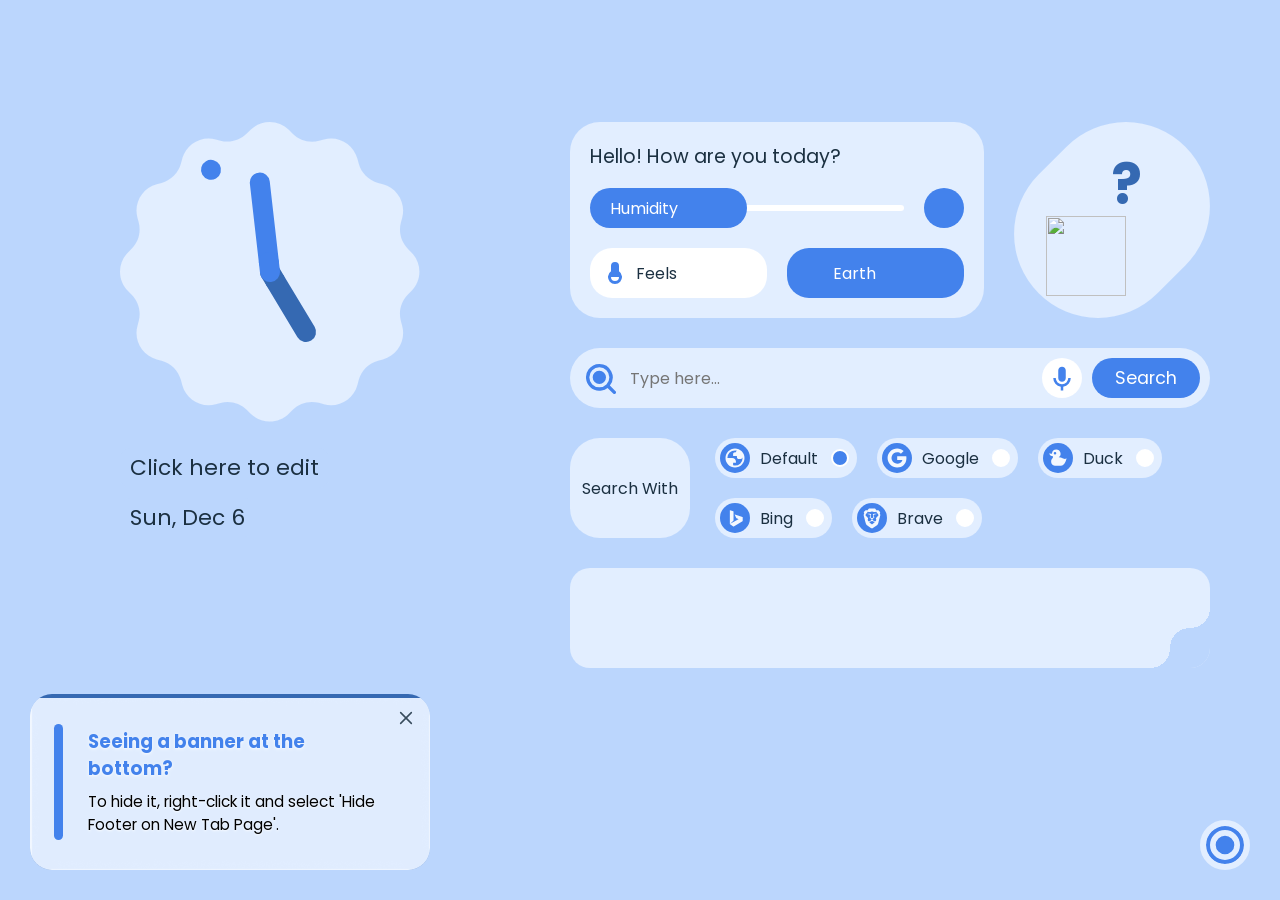
==== commit 0dce7e8d: "Merge 70de5477b230a504f5396988e39704396bad8b0d into 51b8e33f341f06b0265df836f525468c414ca405" ====
--- a/index.html
+++ b/index.html
@@ -966,16 +966,6 @@
                 </div>
                 <div class="authorWrapper">
                     <div class="authorName"><span></span></div>
-                    <div class="qtRounder">
-                        <svg viewBox="0 0 30 30" xmlns="http://www.w3.org/2000/svg">
-                            <path class="lessDark targeted" d="M30 0L0 0C16.5685 0 30 13.4315 30 30L30 0Z" />
-                        </svg>
-                    </div>
-                    <div class="qtRounder2">
-                        <svg viewBox="0 0 30 30" xmlns="http://www.w3.org/2000/svg">
-                            <path class="lessDark targeted" d="M30 0L0 0C16.5685 0 30 13.4315 30 30L30 0Z" />
-                        </svg>
-                    </div>
                 </div>
             </div>
 
@@ -1760,15 +1750,6 @@
                                                 <path fill="currentColor"
                                                     style="transform: scale(0.9); transform-origin: center;"
                                                     d="M8.92 7.3c-.537.82-1.148 2.04-1.836 3.655-.723-1.48-1.584-3.24-3.656-3.24h-3A.41.41 0 0 1 0 7.284v-2.57a.41.41 0 0 1 .429-.429h3c2.231 0 4.062 1.004 5.49 3.013m14.96 11.009-4.286 4.285c-.26.26-.737.077-.737-.308v-2.571c-.056 0-2.52.03-3.2.007-1.604-.054-3.816-.29-5.706-3.02.527-.83 1.134-2.05 1.822-3.656.726 1.485 1.588 3.24 3.656 3.24h3.428v-2.57c0-.367.4-.587.75-.295l4.272 4.272a.45.45 0 0 1 0 .616zm0-12-4.286 4.286c-.256.256-.737.08-.737-.308V7.714h-3.428c-1.99 0-2.882 1.312-4.42 4.956-1.38 3.14-3.098 7.044-7.58 7.044h-3A.41.41 0 0 1 0 19.285v-2.571a.41.41 0 0 1 .429-.429h3c3.675 0 3.907-5.574 6.662-9.187.804-1.055 2.353-2.812 5.337-2.812h3.428V1.715c0-.371.404-.583.75-.295l4.272 4.272a.45.45 0 0 1 0 .616z" />
-                                            </svg>
-                                        </button>
-
-                                        <!-- Download Wallpaper Button -->
-                                        <button class="downloadButton" id="downloadWallpaper" title="Download Wallpaper" aria-label="Download Wallpaper" aria-disabled="true">
-                                            <svg xmlns="http://www.w3.org/2000/svg" width="24" height="24"
-                                                viewBox="0 0 24 24">
-                                                <path fill="currentColor"
-                                                    d="M19 9h-4V3H9v6H5l7 7 7-7zM5 18v2h14v-2H5z" />
                                             </svg>
                                         </button>
 
@@ -1988,11 +1969,7 @@
             </div>
         </div>
     </div>
-    <!-- Wallpaper Source Attribution -->
-    <div id="wallpaperSource" style="display: none;">
-        <span id="wallpaperSourcePrefix">Photo by </span><a id="wallpaperSourceLink" href="#" target="_blank" rel="noopener noreferrer"></a>
-    </div>
-
+    <!-- ------end of Menu-bar----------- -->
     <div id="menuButton"></div>
     <!-- ending-of-body -->
 
--- a/style.css
+++ b/style.css
@@ -2395,34 +2395,82 @@
 }
 
 /* ----------- Quotes ------------ */
+/* Every visible outer edge of this box is drawn exactly once, by the rounded
+   clip on .quotesCont. Both children overhang that clip on purpose: the light
+   box background on all four sides, the author pill on its block-end and
+   inline-end sides. When a child's own edge instead lines up with the clip
+   edge, both fade out across the same device pixel at fractional zoom and the
+   outline gets a faint fringe (a pale line of the box between the pill and the
+   page, a dark line around the box itself). */
 .quotesCont {
+	--overhang: 4px; /* how far the children extend past the clip */
 	margin-top: var(--gap);
 	position: relative;
 	display: flex;
 	font-size: 1rem;
-	direction: ltr; /* Remove when multilingual quote is supported */
+	/* Direction comes from the dir attribute that languages.js sets per language. */
 	unicode-bidi: isolate;
+	border-radius: 20px;
+	/* clip, not hidden: hidden would make this a scroll container and the
+	   overhang would become scrollable content. */
+	overflow: clip;
 }
 
 .quotesContainer {
 	position: relative;
 	background-color: var(--accentLightTint-blue);
-	height: 100px;
-	width: 100%;
-	border-radius: 20px;
-	padding: 20px;
+	/* Overhang the clip on every side; the padding grows by the same amount so
+	   the text does not move. The visible box is still 100px tall. */
+	margin: calc(var(--overhang) * -1);
+	width: calc(100% + var(--overhang) * 2);
+	height: calc(100px + var(--overhang) * 2);
+	padding: calc(20px + var(--overhang));
 	line-height: 28px;
 }
 
+/* The author pill and its two concave fillets are ONE shape cut from one element
+   with a mask. Separate layers (SVGs, pseudo-elements) that merely touch always
+   leave partly-covered pixels along the join, and on a semi-transparent wallpaper
+   background every overlap between layers shows up as a darker line. A single
+   masked shape has no internal joins to leak. */
 .authorWrapper {
 	position: absolute;
-	bottom: 0;
-	inset-inline-end: 0;
+	bottom: calc(var(--overhang) * -1);
+	inset-inline-end: calc(var(--overhang) * -1);
 	display: flex;
 	align-items: flex-end;
+	justify-content: flex-end;
+	box-sizing: content-box;
+	/* 20px of room for the fillets on the block-start / inline-start sides, plus
+	   the overhang on the block-end / inline-end sides. */
+	padding-block: 20px var(--overhang);
+	padding-inline: 20px var(--overhang);
 	background: var(--bg-color-blue);
-	border-start-start-radius: 20px;
-	border-end-end-radius: 20px;
+	/* Mask pieces: two overlapping rectangles for the pill body, a disc that
+	   rounds its top-start corner, and the two concave fillets. White = keep,
+	   transparent = cut; that reads the same whether an engine applies the mask
+	   by alpha or by luminance. The pieces overlap heavily on purpose so that no
+	   two edges merely touch. */
+	--notch-mask:
+		linear-gradient(#fff, #fff) 40px 20px / calc(100% - 40px) calc(100% - 20px) no-repeat,
+		linear-gradient(#fff, #fff) 20px 40px / calc(100% - 20px) calc(100% - 40px) no-repeat,
+		radial-gradient(circle 20px at 40px 40px, #fff 0 20px, transparent 20px) 0 0 / 100% 100% no-repeat,
+		radial-gradient(circle 20px at 0 0, transparent 0 20px, #fff 20px) left 0 top 40px / 60px calc(100% - 40px) no-repeat,
+		radial-gradient(circle 20px at 0 0, transparent 0 20px, #fff 20px) right 0 top 0 / calc(20px + var(--overhang)) 40px no-repeat;
+	-webkit-mask: var(--notch-mask);
+	mask: var(--notch-mask);
+}
+
+/* RTL: the pill sits at the bottom-start (bottom-left). The layout already
+   mirrors through the logical padding and inset above; only the mask's physical
+   positions need flipping. */
+.quotesCont[dir="rtl"] .authorWrapper {
+	--notch-mask:
+		linear-gradient(#fff, #fff) right 40px top 20px / calc(100% - 40px) calc(100% - 20px) no-repeat,
+		linear-gradient(#fff, #fff) right 20px top 40px / calc(100% - 20px) calc(100% - 40px) no-repeat,
+		radial-gradient(circle 20px at calc(100% - 40px) 40px, #fff 0 20px, transparent 20px) 0 0 / 100% 100% no-repeat,
+		radial-gradient(circle 20px at 100% 0, transparent 0 20px, #fff 20px) right 0 top 40px / 60px calc(100% - 40px) no-repeat,
+		radial-gradient(circle 20px at 100% 0, transparent 0 20px, #fff 20px) left 0 top 0 / calc(20px + var(--overhang)) 40px no-repeat;
 }
 
 .authorName {
@@ -2433,8 +2481,6 @@
 	justify-content: center;
 	height: 40px;
 	width: 40px;
-	border-start-start-radius: 20px;
-	border-end-end-radius: 20px;
 	white-space: nowrap;
 	overflow: hidden;
 	transition: width 0.4s var(--md-motion-ease);
@@ -2444,23 +2490,6 @@
 .authorName span {
 	display: inline-block;
 	padding: 0;
-}
-
-.qtRounder {
-	position: absolute;
-	width: 20px;
-	height: 20px;
-	inset-inline-start: -20px;
-	transform: rotate(90deg);
-}
-
-.qtRounder2 {
-	position: absolute;
-	width: 20px;
-	height: 20px;
-	inset-inline-end: 0;
-	top: -20px;
-	transform: rotate(90deg);
 }
 
 body[data-bg="wallpaper"] .quotesContainer {
@@ -2482,14 +2511,6 @@
 		var(--bg-color-blue) calc(var(--transparency) * 1.5),
 		transparent
 	);
-}
-
-html[lang="ur"] .qtRounder {
-	left: -18.5px;
-}
-
-html[lang="ur"] .qtRounder2 {
-	right: -1.5px;
 }
 
 /* ----------Shortcuts----------------- */
@@ -4285,8 +4306,7 @@
 		color 0.3s;
 }
 
-.randomButton,
-.downloadButton {
+.randomButton {
 	display: flex;
 	align-items: center;
 	justify-content: center;
@@ -4319,15 +4339,13 @@
 
 /* Hover Effects */
 .uploadButton:hover,
-.randomButton:hover,
-.downloadButton:hover {
+.randomButton:hover {
 	background-color: var(--darkColor-blue);
 	color: var(--whitishColor-blue);
 }
 
 .uploadButton:active,
-.randomButton:active,
-.downloadButton:active {
+.randomButton:active {
 	background-color: var(--darkerColor-blue);
 }
 
@@ -5264,8 +5282,7 @@
 }
 
 .black-theme .uploadButton,
-.black-theme .randomButton,
-.black-theme .downloadButton {
+.black-theme .randomButton {
 	background-color: var(--darkColor-blue);
 	color: var(--whitishColor-dark);
 }
@@ -5290,14 +5307,12 @@
 .black-theme .backupRestoreBtn:hover,
 .black-theme .uploadButton:hover,
 .black-theme .randomButton:hover,
-.black-theme .downloadButton:hover,
 .black-theme #todoAdd:hover {
 	background-color: var(--bg-color-dark);
 }
 
 .black-theme .uploadButton:active,
 .black-theme .randomButton:active,
-.black-theme .downloadButton:active,
 .black-theme .backupRestoreBtn:active,
 .black-theme .resetbtn:active {
 	background-color: #0e0e0e;
@@ -5865,105 +5880,7 @@
 	opacity: 0.85;
 }
 
-/* Wallpaper Source Attribution Pill */
-#wallpaperSource {
-	position: fixed;
-	inset-inline-end: calc(var(--gap) + 60px);
-	bottom: calc(var(--gap) + 7px);
-	font-size: 0.78rem;
-	z-index: 10;
-	opacity: 0.7;
-	transition: opacity 0.3s ease, background-color 0.3s ease;
-	background: color-mix(
-		in srgb,
-		var(--accentLightTint-blue) 40%,
-		rgba(255, 255, 255, 0.4)
-	);
-	color: var(--darkColor-blue);
-	backdrop-filter: blur(10px);
-	-webkit-backdrop-filter: blur(10px);
-	padding: 6px 12px;
-	border-radius: 12px;
-	pointer-events: auto;
-	box-shadow: 0 2px 8px rgba(0, 0, 0, 0.05);
-	max-inline-size: min(250px, 45dvw);
-	display: inline-flex;
-	align-items: center;
-	white-space: nowrap;
-}
-
-#wallpaperSource:hover {
-	opacity: 1;
-	background: color-mix(
-		in srgb,
-		var(--accentLightTint-blue) 60%,
-		rgba(255, 255, 255, 0.6)
-	);
-}
-
-#wallpaperSource a {
-	color: inherit;
-	text-decoration: underline;
-	font-weight: 500;
-	transition: color 0.3s ease;
-	display: inline-block;
-	max-inline-size: 150px;
-	overflow: hidden;
-	text-overflow: ellipsis;
-	white-space: nowrap;
-	vertical-align: bottom;
-}
-
-#wallpaperSource a:hover {
-	color: var(--darkerColor-blue);
-}
-
-/* Hide when color mode is active */
-body[data-bg="color"] #wallpaperSource {
-	display: none !important;
-}
-
-/* Black theme override */
-.black-theme #wallpaperSource {
-	background: rgba(30, 30, 30, 0.6);
-	color: var(--whitishColor-dark);
-}
-
-.black-theme #wallpaperSource:hover {
-	background: rgba(30, 30, 30, 0.8);
-}
-
 .black-theme .toast-close svg {
 	color: var(--darkColor-dark);
 }
 /* ------------ End of Toast---------- */
-
-/* Disabled style for the download button when not using a random wallpaper */
-body:not([data-bg-type="random"]) .downloadButton {
-	opacity: 0.4;
-	cursor: not-allowed;
-	pointer-events: auto; /* Allow click so Javascript event handler can show the alert prompt explaining why it's disabled! */
-}
-
-/* Prevent color shifts on hover/active when download button is disabled */
-body:not([data-bg-type="random"]) .downloadButton:hover {
-	background-color: var(--whitishColor-blue) !important;
-	color: var(--darkColor-blue) !important;
-}
-
-body:not([data-bg-type="random"]) .downloadButton:active {
-	background-color: var(--whitishColor-blue) !important;
-	color: var(--darkColor-blue) !important;
-}
-
-/* Black theme disabled overrides */
-.black-theme body:not([data-bg-type="random"]) .downloadButton:hover {
-	background-color: var(--darkColor-blue) !important;
-	color: var(--whitishColor-dark) !important;
-}
-
-.black-theme body:not([data-bg-type="random"]) .downloadButton:active {
-	background-color: var(--darkColor-blue) !important;
-	color: var(--whitishColor-dark) !important;
-}
-
